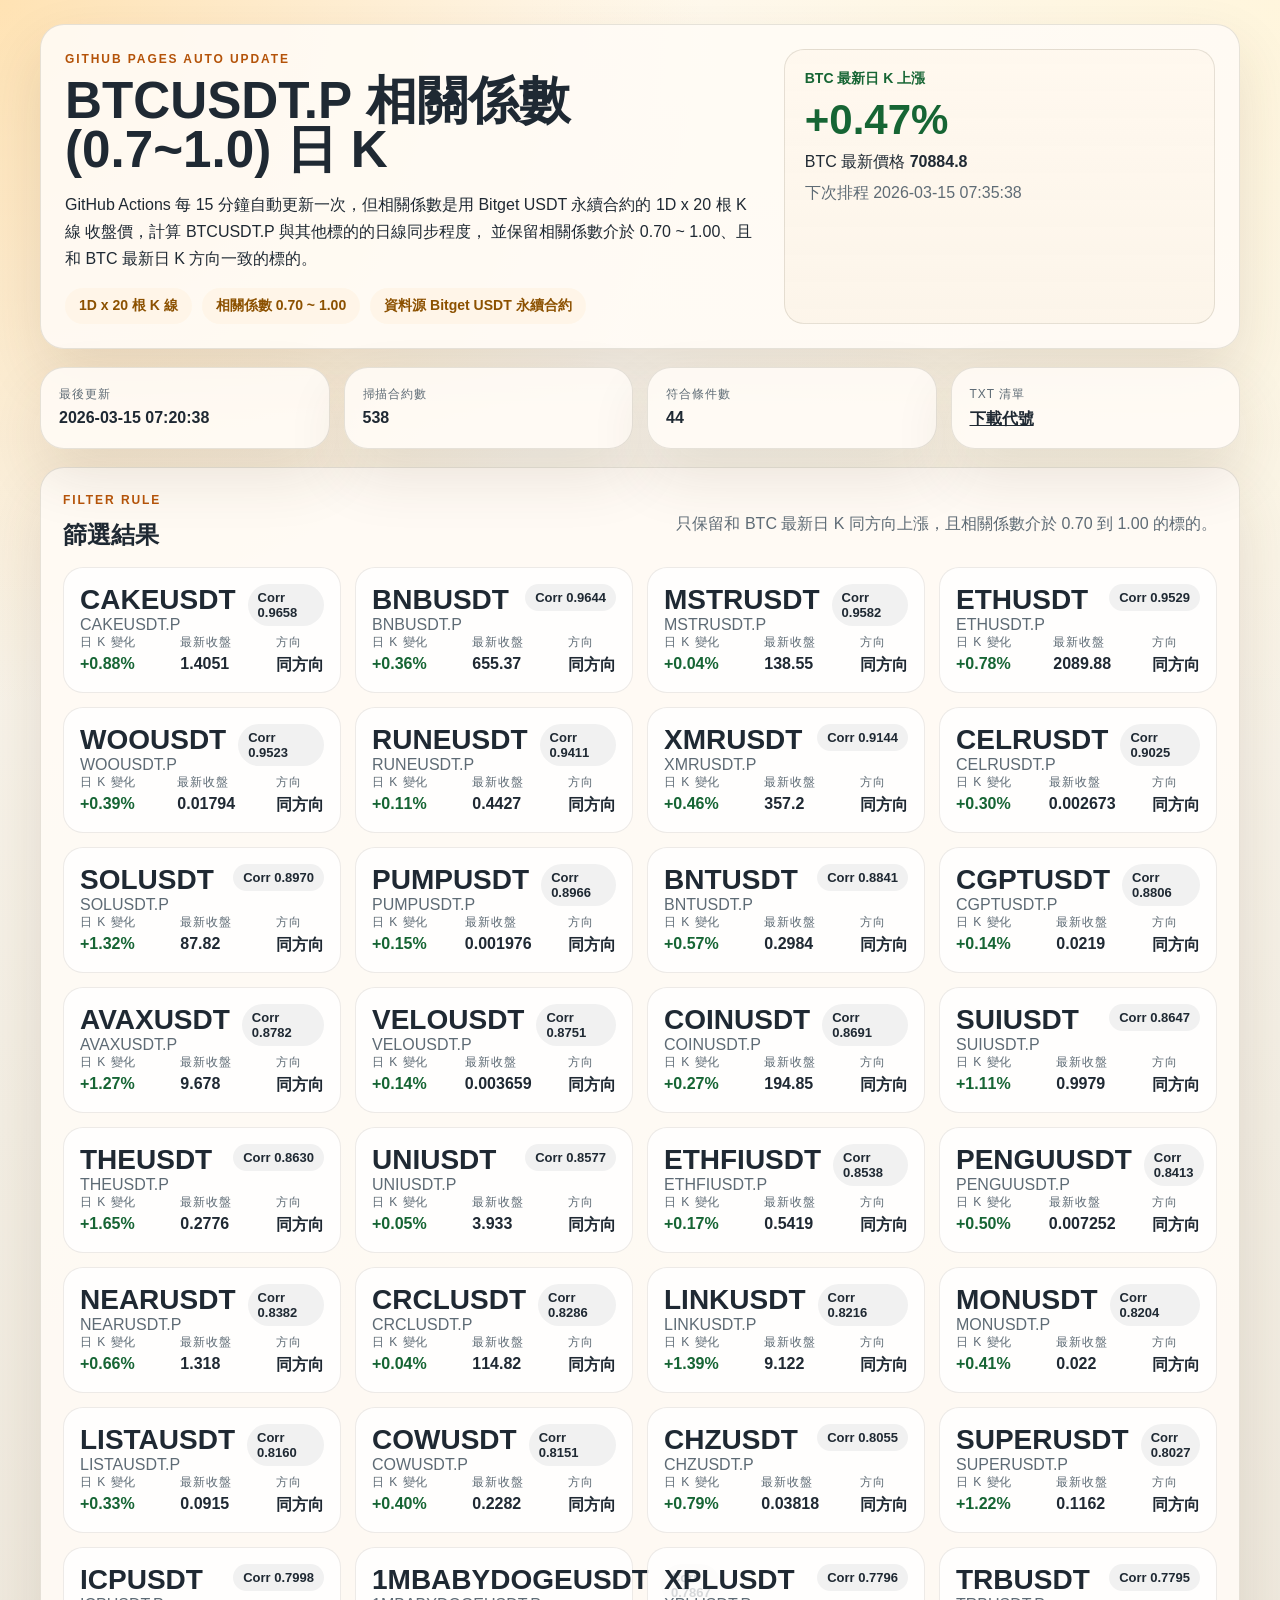
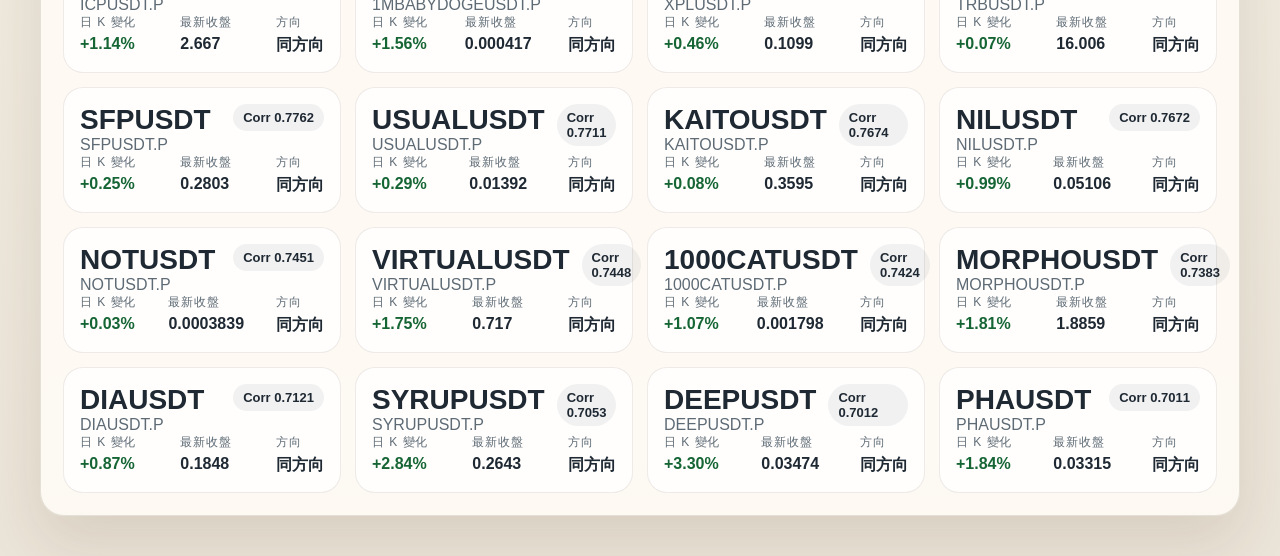
==== docs/index.html @ ea3a8c9d "Update BTC correlation dashboard" ====
<!DOCTYPE html>
<html lang="zh-Hant">
<head>
  <meta charset="utf-8">
  <meta name="viewport" content="width=device-width, initial-scale=1">
  <title>BTCUSDT.P 相關係數 (0.7~1.0) 日 K</title>
  <style>
    :root {
      --bg: #f4f1ea;
      --panel: rgba(255, 251, 245, 0.9);
      --ink: #1f2933;
      --muted: #5e6b75;
      --line: rgba(55, 40, 18, 0.12);
      --accent: #b45309;
      --positive: #166534;
      --negative: #b42318;
      --shadow: 0 26px 60px rgba(72, 48, 21, 0.12);
    }
    * { box-sizing: border-box; }
    body {
      margin: 0;
      color: var(--ink);
      font-family: "Segoe UI", "Microsoft JhengHei", sans-serif;
      background:
        radial-gradient(circle at top left, rgba(255, 205, 124, 0.52), transparent 28%),
        radial-gradient(circle at top right, rgba(255, 244, 213, 0.72), transparent 30%),
        linear-gradient(180deg, #fffaf1 0%, #f3eee3 52%, #ebe4d8 100%);
    }
    .shell { width: min(1200px, calc(100% - 24px)); margin: 0 auto; padding: 24px 0 40px; }
    .hero, .strip > div, .panel {
      background: var(--panel);
      border: 1px solid var(--line);
      border-radius: 24px;
      box-shadow: var(--shadow);
    }
    .hero {
      display: grid;
      grid-template-columns: 1.3fr .8fr;
      gap: 18px;
      padding: 24px;
      margin-bottom: 18px;
    }
    .eyebrow {
      margin: 0 0 8px;
      color: var(--accent);
      font-size: 12px;
      font-weight: 800;
      letter-spacing: .16em;
      text-transform: uppercase;
    }
    h1 { margin: 0; font-size: clamp(32px, 4vw, 54px); line-height: .95; }
    p { line-height: 1.7; }
    .chips { display: flex; flex-wrap: wrap; gap: 10px; margin-top: 16px; }
    .chip {
      padding: 9px 14px;
      border-radius: 999px;
      background: rgba(255, 245, 231, 0.9);
      color: #8c5100;
      font-size: 14px;
      font-weight: 700;
    }
    .spotlight {
      padding: 20px;
      border-radius: 20px;
      border: 1px solid var(--line);
      background: linear-gradient(180deg, rgba(255,248,238,.96), rgba(252,244,232,.92));
    }
    .spotlight .dir { font-size: 14px; font-weight: 800; }
    .spotlight .price { font-size: 42px; font-weight: 800; margin: 8px 0; }
    .trend-up { color: var(--positive); }
    .trend-down { color: var(--negative); }
    .trend-flat { color: #475467; }
    .strip {
      display: grid;
      grid-template-columns: repeat(4, minmax(0, 1fr));
      gap: 14px;
      margin-bottom: 18px;
    }
    .strip > div { padding: 18px; }
    .strip .label {
      display: block;
      margin-bottom: 6px;
      color: var(--muted);
      font-size: 12px;
      letter-spacing: .08em;
      text-transform: uppercase;
    }
    .panel { padding: 22px; }
    .panel-head {
      display: flex;
      justify-content: space-between;
      gap: 16px;
      align-items: flex-end;
      margin-bottom: 16px;
    }
    .summary { color: var(--muted); margin-bottom: 16px; }
    .grid {
      display: grid;
      grid-template-columns: repeat(auto-fill, minmax(240px, 1fr));
      gap: 14px;
    }
    .result-card {
      background: rgba(255,255,255,.82);
      border: 1px solid rgba(55, 40, 18, 0.09);
      border-radius: 20px;
      padding: 16px;
    }
    .result-top, .metrics {
      display: flex;
      justify-content: space-between;
      gap: 12px;
      align-items: flex-start;
    }
    .result-top h3 { margin: 0; font-size: 28px; }
    .sub, .label { color: var(--muted); }
    .corr {
      background: rgba(31,41,51,.06);
      padding: 6px 10px;
      border-radius: 999px;
      font-size: 13px;
      font-weight: 800;
    }
    .metric {
      display: grid;
      gap: 4px;
    }
    .label {
      font-size: 12px;
      letter-spacing: .08em;
      text-transform: uppercase;
    }
    .empty-state {
      padding: 18px;
      border: 1px dashed rgba(180, 83, 9, 0.28);
      border-radius: 18px;
      color: var(--muted);
    }
    a.download {
      color: inherit;
      font-weight: 700;
    }
    @media (max-width: 900px) {
      .hero, .strip { grid-template-columns: 1fr; }
      .panel-head, .result-top, .metrics { flex-direction: column; align-items: flex-start; }
    }
  </style>
</head>
<body>
  <div class="shell">
    <section class="hero">
      <div>
        <p class="eyebrow">GitHub Pages Auto Update</p>
        <h1>BTCUSDT.P 相關係數 (0.7~1.0) 日 K</h1>
        <p>
          GitHub Actions 每 15 分鐘自動更新一次，但相關係數是用 Bitget USDT 永續合約的
          1D x 20 根 K 線 收盤價，計算 BTCUSDT.P 與其他標的的日線同步程度，
          並保留相關係數介於 0.70 ~ 1.00、且和 BTC 最新日 K 方向一致的標的。
        </p>
        <div class="chips">
          <span class="chip">1D x 20 根 K 線</span>
          <span class="chip">相關係數 0.70 ~ 1.00</span>
          <span class="chip">資料源 Bitget USDT 永續合約</span>
        </div>
      </div>
      <div class="spotlight">
        <div class="dir trend-up">BTC 最新日 K 上漲</div>
        <div class="price trend-up">+0.47%</div>
        <div>BTC 最新價格 <strong>70884.8</strong></div>
        <div style="margin-top: 10px; color: var(--muted);">下次排程 2026-03-15 07:35:38</div>
      </div>
    </section>

    <section class="strip">
      <div><span class="label">最後更新</span><strong>2026-03-15 07:20:38</strong></div>
      <div><span class="label">掃描合約數</span><strong>538</strong></div>
      <div><span class="label">符合條件數</span><strong>44</strong></div>
      <div><span class="label">TXT 清單</span><a class="download" href="hot_symbols.txt">下載代號</a></div>
    </section>

    <section class="panel">
      <div class="panel-head">
        <div>
          <p class="eyebrow">Filter Rule</p>
          <h2 style="margin:0;">篩選結果</h2>
        </div>
        <div class="summary">只保留和 BTC 最新日 K 同方向上漲，且相關係數介於 0.70 到 1.00 的標的。</div>
      </div>
      <div class="grid">
        
            <article class="result-card">
              <div class="result-top">
                <div>
                  <h3>CAKEUSDT</h3>
                  <div class="sub">CAKEUSDT.P</div>
                </div>
                <span class="corr">Corr 0.9658</span>
              </div>
              <div class="metrics">
                <div class="metric">
                  <span class="label">日 K 變化</span>
                  <strong class="trend-up">+0.88%</strong>
                </div>
                <div class="metric">
                  <span class="label">最新收盤</span>
                  <strong>1.4051</strong>
                </div>
                <div class="metric">
                  <span class="label">方向</span>
                  <strong>同方向</strong>
                </div>
              </div>
            </article>
            

            <article class="result-card">
              <div class="result-top">
                <div>
                  <h3>BNBUSDT</h3>
                  <div class="sub">BNBUSDT.P</div>
                </div>
                <span class="corr">Corr 0.9644</span>
              </div>
              <div class="metrics">
                <div class="metric">
                  <span class="label">日 K 變化</span>
                  <strong class="trend-up">+0.36%</strong>
                </div>
                <div class="metric">
                  <span class="label">最新收盤</span>
                  <strong>655.37</strong>
                </div>
                <div class="metric">
                  <span class="label">方向</span>
                  <strong>同方向</strong>
                </div>
              </div>
            </article>
            

            <article class="result-card">
              <div class="result-top">
                <div>
                  <h3>MSTRUSDT</h3>
                  <div class="sub">MSTRUSDT.P</div>
                </div>
                <span class="corr">Corr 0.9582</span>
              </div>
              <div class="metrics">
                <div class="metric">
                  <span class="label">日 K 變化</span>
                  <strong class="trend-up">+0.04%</strong>
                </div>
                <div class="metric">
                  <span class="label">最新收盤</span>
                  <strong>138.55</strong>
                </div>
                <div class="metric">
                  <span class="label">方向</span>
                  <strong>同方向</strong>
                </div>
              </div>
            </article>
            

            <article class="result-card">
              <div class="result-top">
                <div>
                  <h3>ETHUSDT</h3>
                  <div class="sub">ETHUSDT.P</div>
                </div>
                <span class="corr">Corr 0.9529</span>
              </div>
              <div class="metrics">
                <div class="metric">
                  <span class="label">日 K 變化</span>
                  <strong class="trend-up">+0.78%</strong>
                </div>
                <div class="metric">
                  <span class="label">最新收盤</span>
                  <strong>2089.88</strong>
                </div>
                <div class="metric">
                  <span class="label">方向</span>
                  <strong>同方向</strong>
                </div>
              </div>
            </article>
            

            <article class="result-card">
              <div class="result-top">
                <div>
                  <h3>WOOUSDT</h3>
                  <div class="sub">WOOUSDT.P</div>
                </div>
                <span class="corr">Corr 0.9523</span>
              </div>
              <div class="metrics">
                <div class="metric">
                  <span class="label">日 K 變化</span>
                  <strong class="trend-up">+0.39%</strong>
                </div>
                <div class="metric">
                  <span class="label">最新收盤</span>
                  <strong>0.01794</strong>
                </div>
                <div class="metric">
                  <span class="label">方向</span>
                  <strong>同方向</strong>
                </div>
              </div>
            </article>
            

            <article class="result-card">
              <div class="result-top">
                <div>
                  <h3>RUNEUSDT</h3>
                  <div class="sub">RUNEUSDT.P</div>
                </div>
                <span class="corr">Corr 0.9411</span>
              </div>
              <div class="metrics">
                <div class="metric">
                  <span class="label">日 K 變化</span>
                  <strong class="trend-up">+0.11%</strong>
                </div>
                <div class="metric">
                  <span class="label">最新收盤</span>
                  <strong>0.4427</strong>
                </div>
                <div class="metric">
                  <span class="label">方向</span>
                  <strong>同方向</strong>
                </div>
              </div>
            </article>
            

            <article class="result-card">
              <div class="result-top">
                <div>
                  <h3>XMRUSDT</h3>
                  <div class="sub">XMRUSDT.P</div>
                </div>
                <span class="corr">Corr 0.9144</span>
              </div>
              <div class="metrics">
                <div class="metric">
                  <span class="label">日 K 變化</span>
                  <strong class="trend-up">+0.46%</strong>
                </div>
                <div class="metric">
                  <span class="label">最新收盤</span>
                  <strong>357.2</strong>
                </div>
                <div class="metric">
                  <span class="label">方向</span>
                  <strong>同方向</strong>
                </div>
              </div>
            </article>
            

            <article class="result-card">
              <div class="result-top">
                <div>
                  <h3>CELRUSDT</h3>
                  <div class="sub">CELRUSDT.P</div>
                </div>
                <span class="corr">Corr 0.9025</span>
              </div>
              <div class="metrics">
                <div class="metric">
                  <span class="label">日 K 變化</span>
                  <strong class="trend-up">+0.30%</strong>
                </div>
                <div class="metric">
                  <span class="label">最新收盤</span>
                  <strong>0.002673</strong>
                </div>
                <div class="metric">
                  <span class="label">方向</span>
                  <strong>同方向</strong>
                </div>
              </div>
            </article>
            

            <article class="result-card">
              <div class="result-top">
                <div>
                  <h3>SOLUSDT</h3>
                  <div class="sub">SOLUSDT.P</div>
                </div>
                <span class="corr">Corr 0.8970</span>
              </div>
              <div class="metrics">
                <div class="metric">
                  <span class="label">日 K 變化</span>
                  <strong class="trend-up">+1.32%</strong>
                </div>
                <div class="metric">
                  <span class="label">最新收盤</span>
                  <strong>87.82</strong>
                </div>
                <div class="metric">
                  <span class="label">方向</span>
                  <strong>同方向</strong>
                </div>
              </div>
            </article>
            

            <article class="result-card">
              <div class="result-top">
                <div>
                  <h3>PUMPUSDT</h3>
                  <div class="sub">PUMPUSDT.P</div>
                </div>
                <span class="corr">Corr 0.8966</span>
              </div>
              <div class="metrics">
                <div class="metric">
                  <span class="label">日 K 變化</span>
                  <strong class="trend-up">+0.15%</strong>
                </div>
                <div class="metric">
                  <span class="label">最新收盤</span>
                  <strong>0.001976</strong>
                </div>
                <div class="metric">
                  <span class="label">方向</span>
                  <strong>同方向</strong>
                </div>
              </div>
            </article>
            

            <article class="result-card">
              <div class="result-top">
                <div>
                  <h3>BNTUSDT</h3>
                  <div class="sub">BNTUSDT.P</div>
                </div>
                <span class="corr">Corr 0.8841</span>
              </div>
              <div class="metrics">
                <div class="metric">
                  <span class="label">日 K 變化</span>
                  <strong class="trend-up">+0.57%</strong>
                </div>
                <div class="metric">
                  <span class="label">最新收盤</span>
                  <strong>0.2984</strong>
                </div>
                <div class="metric">
                  <span class="label">方向</span>
                  <strong>同方向</strong>
                </div>
              </div>
            </article>
            

            <article class="result-card">
              <div class="result-top">
                <div>
                  <h3>CGPTUSDT</h3>
                  <div class="sub">CGPTUSDT.P</div>
                </div>
                <span class="corr">Corr 0.8806</span>
              </div>
              <div class="metrics">
                <div class="metric">
                  <span class="label">日 K 變化</span>
                  <strong class="trend-up">+0.14%</strong>
                </div>
                <div class="metric">
                  <span class="label">最新收盤</span>
                  <strong>0.0219</strong>
                </div>
                <div class="metric">
                  <span class="label">方向</span>
                  <strong>同方向</strong>
                </div>
              </div>
            </article>
            

            <article class="result-card">
              <div class="result-top">
                <div>
                  <h3>AVAXUSDT</h3>
                  <div class="sub">AVAXUSDT.P</div>
                </div>
                <span class="corr">Corr 0.8782</span>
              </div>
              <div class="metrics">
                <div class="metric">
                  <span class="label">日 K 變化</span>
                  <strong class="trend-up">+1.27%</strong>
                </div>
                <div class="metric">
                  <span class="label">最新收盤</span>
                  <strong>9.678</strong>
                </div>
                <div class="metric">
                  <span class="label">方向</span>
                  <strong>同方向</strong>
                </div>
              </div>
            </article>
            

            <article class="result-card">
              <div class="result-top">
                <div>
                  <h3>VELOUSDT</h3>
                  <div class="sub">VELOUSDT.P</div>
                </div>
                <span class="corr">Corr 0.8751</span>
              </div>
              <div class="metrics">
                <div class="metric">
                  <span class="label">日 K 變化</span>
                  <strong class="trend-up">+0.14%</strong>
                </div>
                <div class="metric">
                  <span class="label">最新收盤</span>
                  <strong>0.003659</strong>
                </div>
                <div class="metric">
                  <span class="label">方向</span>
                  <strong>同方向</strong>
                </div>
              </div>
            </article>
            

            <article class="result-card">
              <div class="result-top">
                <div>
                  <h3>COINUSDT</h3>
                  <div class="sub">COINUSDT.P</div>
                </div>
                <span class="corr">Corr 0.8691</span>
              </div>
              <div class="metrics">
                <div class="metric">
                  <span class="label">日 K 變化</span>
                  <strong class="trend-up">+0.27%</strong>
                </div>
                <div class="metric">
                  <span class="label">最新收盤</span>
                  <strong>194.85</strong>
                </div>
                <div class="metric">
                  <span class="label">方向</span>
                  <strong>同方向</strong>
                </div>
              </div>
            </article>
            

            <article class="result-card">
              <div class="result-top">
                <div>
                  <h3>SUIUSDT</h3>
                  <div class="sub">SUIUSDT.P</div>
                </div>
                <span class="corr">Corr 0.8647</span>
              </div>
              <div class="metrics">
                <div class="metric">
                  <span class="label">日 K 變化</span>
                  <strong class="trend-up">+1.11%</strong>
                </div>
                <div class="metric">
                  <span class="label">最新收盤</span>
                  <strong>0.9979</strong>
                </div>
                <div class="metric">
                  <span class="label">方向</span>
                  <strong>同方向</strong>
                </div>
              </div>
            </article>
            

            <article class="result-card">
              <div class="result-top">
                <div>
                  <h3>THEUSDT</h3>
                  <div class="sub">THEUSDT.P</div>
                </div>
                <span class="corr">Corr 0.8630</span>
              </div>
              <div class="metrics">
                <div class="metric">
                  <span class="label">日 K 變化</span>
                  <strong class="trend-up">+1.65%</strong>
                </div>
                <div class="metric">
                  <span class="label">最新收盤</span>
                  <strong>0.2776</strong>
                </div>
                <div class="metric">
                  <span class="label">方向</span>
                  <strong>同方向</strong>
                </div>
              </div>
            </article>
            

            <article class="result-card">
              <div class="result-top">
                <div>
                  <h3>UNIUSDT</h3>
                  <div class="sub">UNIUSDT.P</div>
                </div>
                <span class="corr">Corr 0.8577</span>
              </div>
              <div class="metrics">
                <div class="metric">
                  <span class="label">日 K 變化</span>
                  <strong class="trend-up">+0.05%</strong>
                </div>
                <div class="metric">
                  <span class="label">最新收盤</span>
                  <strong>3.933</strong>
                </div>
                <div class="metric">
                  <span class="label">方向</span>
                  <strong>同方向</strong>
                </div>
              </div>
            </article>
            

            <article class="result-card">
              <div class="result-top">
                <div>
                  <h3>ETHFIUSDT</h3>
                  <div class="sub">ETHFIUSDT.P</div>
                </div>
                <span class="corr">Corr 0.8538</span>
              </div>
              <div class="metrics">
                <div class="metric">
                  <span class="label">日 K 變化</span>
                  <strong class="trend-up">+0.17%</strong>
                </div>
                <div class="metric">
                  <span class="label">最新收盤</span>
                  <strong>0.5419</strong>
                </div>
                <div class="metric">
                  <span class="label">方向</span>
                  <strong>同方向</strong>
                </div>
              </div>
            </article>
            

            <article class="result-card">
              <div class="result-top">
                <div>
                  <h3>PENGUUSDT</h3>
                  <div class="sub">PENGUUSDT.P</div>
                </div>
                <span class="corr">Corr 0.8413</span>
              </div>
              <div class="metrics">
                <div class="metric">
                  <span class="label">日 K 變化</span>
                  <strong class="trend-up">+0.50%</strong>
                </div>
                <div class="metric">
                  <span class="label">最新收盤</span>
                  <strong>0.007252</strong>
                </div>
                <div class="metric">
                  <span class="label">方向</span>
                  <strong>同方向</strong>
                </div>
              </div>
            </article>
            

            <article class="result-card">
              <div class="result-top">
                <div>
                  <h3>NEARUSDT</h3>
                  <div class="sub">NEARUSDT.P</div>
                </div>
                <span class="corr">Corr 0.8382</span>
              </div>
              <div class="metrics">
                <div class="metric">
                  <span class="label">日 K 變化</span>
                  <strong class="trend-up">+0.66%</strong>
                </div>
                <div class="metric">
                  <span class="label">最新收盤</span>
                  <strong>1.318</strong>
                </div>
                <div class="metric">
                  <span class="label">方向</span>
                  <strong>同方向</strong>
                </div>
              </div>
            </article>
            

            <article class="result-card">
              <div class="result-top">
                <div>
                  <h3>CRCLUSDT</h3>
                  <div class="sub">CRCLUSDT.P</div>
                </div>
                <span class="corr">Corr 0.8286</span>
              </div>
              <div class="metrics">
                <div class="metric">
                  <span class="label">日 K 變化</span>
                  <strong class="trend-up">+0.04%</strong>
                </div>
                <div class="metric">
                  <span class="label">最新收盤</span>
                  <strong>114.82</strong>
                </div>
                <div class="metric">
                  <span class="label">方向</span>
                  <strong>同方向</strong>
                </div>
              </div>
            </article>
            

            <article class="result-card">
              <div class="result-top">
                <div>
                  <h3>LINKUSDT</h3>
                  <div class="sub">LINKUSDT.P</div>
                </div>
                <span class="corr">Corr 0.8216</span>
              </div>
              <div class="metrics">
                <div class="metric">
                  <span class="label">日 K 變化</span>
                  <strong class="trend-up">+1.39%</strong>
                </div>
                <div class="metric">
                  <span class="label">最新收盤</span>
                  <strong>9.122</strong>
                </div>
                <div class="metric">
                  <span class="label">方向</span>
                  <strong>同方向</strong>
                </div>
              </div>
            </article>
            

            <article class="result-card">
              <div class="result-top">
                <div>
                  <h3>MONUSDT</h3>
                  <div class="sub">MONUSDT.P</div>
                </div>
                <span class="corr">Corr 0.8204</span>
              </div>
              <div class="metrics">
                <div class="metric">
                  <span class="label">日 K 變化</span>
                  <strong class="trend-up">+0.41%</strong>
                </div>
                <div class="metric">
                  <span class="label">最新收盤</span>
                  <strong>0.022</strong>
                </div>
                <div class="metric">
                  <span class="label">方向</span>
                  <strong>同方向</strong>
                </div>
              </div>
            </article>
            

            <article class="result-card">
              <div class="result-top">
                <div>
                  <h3>LISTAUSDT</h3>
                  <div class="sub">LISTAUSDT.P</div>
                </div>
                <span class="corr">Corr 0.8160</span>
              </div>
              <div class="metrics">
                <div class="metric">
                  <span class="label">日 K 變化</span>
                  <strong class="trend-up">+0.33%</strong>
                </div>
                <div class="metric">
                  <span class="label">最新收盤</span>
                  <strong>0.0915</strong>
                </div>
                <div class="metric">
                  <span class="label">方向</span>
                  <strong>同方向</strong>
                </div>
              </div>
            </article>
            

            <article class="result-card">
              <div class="result-top">
                <div>
                  <h3>COWUSDT</h3>
                  <div class="sub">COWUSDT.P</div>
                </div>
                <span class="corr">Corr 0.8151</span>
              </div>
              <div class="metrics">
                <div class="metric">
                  <span class="label">日 K 變化</span>
                  <strong class="trend-up">+0.40%</strong>
                </div>
                <div class="metric">
                  <span class="label">最新收盤</span>
                  <strong>0.2282</strong>
                </div>
                <div class="metric">
                  <span class="label">方向</span>
                  <strong>同方向</strong>
                </div>
              </div>
            </article>
            

            <article class="result-card">
              <div class="result-top">
                <div>
                  <h3>CHZUSDT</h3>
                  <div class="sub">CHZUSDT.P</div>
                </div>
                <span class="corr">Corr 0.8055</span>
              </div>
              <div class="metrics">
                <div class="metric">
                  <span class="label">日 K 變化</span>
                  <strong class="trend-up">+0.79%</strong>
                </div>
                <div class="metric">
                  <span class="label">最新收盤</span>
                  <strong>0.03818</strong>
                </div>
                <div class="metric">
                  <span class="label">方向</span>
                  <strong>同方向</strong>
                </div>
              </div>
            </article>
            

            <article class="result-card">
              <div class="result-top">
                <div>
                  <h3>SUPERUSDT</h3>
                  <div class="sub">SUPERUSDT.P</div>
                </div>
                <span class="corr">Corr 0.8027</span>
              </div>
              <div class="metrics">
                <div class="metric">
                  <span class="label">日 K 變化</span>
                  <strong class="trend-up">+1.22%</strong>
                </div>
                <div class="metric">
                  <span class="label">最新收盤</span>
                  <strong>0.1162</strong>
                </div>
                <div class="metric">
                  <span class="label">方向</span>
                  <strong>同方向</strong>
                </div>
              </div>
            </article>
            

            <article class="result-card">
              <div class="result-top">
                <div>
                  <h3>ICPUSDT</h3>
                  <div class="sub">ICPUSDT.P</div>
                </div>
                <span class="corr">Corr 0.7998</span>
              </div>
              <div class="metrics">
                <div class="metric">
                  <span class="label">日 K 變化</span>
                  <strong class="trend-up">+1.14%</strong>
                </div>
                <div class="metric">
                  <span class="label">最新收盤</span>
                  <strong>2.667</strong>
                </div>
                <div class="metric">
                  <span class="label">方向</span>
                  <strong>同方向</strong>
                </div>
              </div>
            </article>
            

            <article class="result-card">
              <div class="result-top">
                <div>
                  <h3>1MBABYDOGEUSDT</h3>
                  <div class="sub">1MBABYDOGEUSDT.P</div>
                </div>
                <span class="corr">Corr 0.7867</span>
              </div>
              <div class="metrics">
                <div class="metric">
                  <span class="label">日 K 變化</span>
                  <strong class="trend-up">+1.56%</strong>
                </div>
                <div class="metric">
                  <span class="label">最新收盤</span>
                  <strong>0.000417</strong>
                </div>
                <div class="metric">
                  <span class="label">方向</span>
                  <strong>同方向</strong>
                </div>
              </div>
            </article>
            

            <article class="result-card">
              <div class="result-top">
                <div>
                  <h3>XPLUSDT</h3>
                  <div class="sub">XPLUSDT.P</div>
                </div>
                <span class="corr">Corr 0.7796</span>
              </div>
              <div class="metrics">
                <div class="metric">
                  <span class="label">日 K 變化</span>
                  <strong class="trend-up">+0.46%</strong>
                </div>
                <div class="metric">
                  <span class="label">最新收盤</span>
                  <strong>0.1099</strong>
                </div>
                <div class="metric">
                  <span class="label">方向</span>
                  <strong>同方向</strong>
                </div>
              </div>
            </article>
            

            <article class="result-card">
              <div class="result-top">
                <div>
                  <h3>TRBUSDT</h3>
                  <div class="sub">TRBUSDT.P</div>
                </div>
                <span class="corr">Corr 0.7795</span>
              </div>
              <div class="metrics">
                <div class="metric">
                  <span class="label">日 K 變化</span>
                  <strong class="trend-up">+0.07%</strong>
                </div>
                <div class="metric">
                  <span class="label">最新收盤</span>
                  <strong>16.006</strong>
                </div>
                <div class="metric">
                  <span class="label">方向</span>
                  <strong>同方向</strong>
                </div>
              </div>
            </article>
            

            <article class="result-card">
              <div class="result-top">
                <div>
                  <h3>SFPUSDT</h3>
                  <div class="sub">SFPUSDT.P</div>
                </div>
                <span class="corr">Corr 0.7762</span>
              </div>
              <div class="metrics">
                <div class="metric">
                  <span class="label">日 K 變化</span>
                  <strong class="trend-up">+0.25%</strong>
                </div>
                <div class="metric">
                  <span class="label">最新收盤</span>
                  <strong>0.2803</strong>
                </div>
                <div class="metric">
                  <span class="label">方向</span>
                  <strong>同方向</strong>
                </div>
              </div>
            </article>
            

            <article class="result-card">
              <div class="result-top">
                <div>
                  <h3>USUALUSDT</h3>
                  <div class="sub">USUALUSDT.P</div>
                </div>
                <span class="corr">Corr 0.7711</span>
              </div>
              <div class="metrics">
                <div class="metric">
                  <span class="label">日 K 變化</span>
                  <strong class="trend-up">+0.29%</strong>
                </div>
                <div class="metric">
                  <span class="label">最新收盤</span>
                  <strong>0.01392</strong>
                </div>
                <div class="metric">
                  <span class="label">方向</span>
                  <strong>同方向</strong>
                </div>
              </div>
            </article>
            

            <article class="result-card">
              <div class="result-top">
                <div>
                  <h3>KAITOUSDT</h3>
                  <div class="sub">KAITOUSDT.P</div>
                </div>
                <span class="corr">Corr 0.7674</span>
              </div>
              <div class="metrics">
                <div class="metric">
                  <span class="label">日 K 變化</span>
                  <strong class="trend-up">+0.08%</strong>
                </div>
                <div class="metric">
                  <span class="label">最新收盤</span>
                  <strong>0.3595</strong>
                </div>
                <div class="metric">
                  <span class="label">方向</span>
                  <strong>同方向</strong>
                </div>
              </div>
            </article>
            

            <article class="result-card">
              <div class="result-top">
                <div>
                  <h3>NILUSDT</h3>
                  <div class="sub">NILUSDT.P</div>
                </div>
                <span class="corr">Corr 0.7672</span>
              </div>
              <div class="metrics">
                <div class="metric">
                  <span class="label">日 K 變化</span>
                  <strong class="trend-up">+0.99%</strong>
                </div>
                <div class="metric">
                  <span class="label">最新收盤</span>
                  <strong>0.05106</strong>
                </div>
                <div class="metric">
                  <span class="label">方向</span>
                  <strong>同方向</strong>
                </div>
              </div>
            </article>
            

            <article class="result-card">
              <div class="result-top">
                <div>
                  <h3>NOTUSDT</h3>
                  <div class="sub">NOTUSDT.P</div>
                </div>
                <span class="corr">Corr 0.7451</span>
              </div>
              <div class="metrics">
                <div class="metric">
                  <span class="label">日 K 變化</span>
                  <strong class="trend-up">+0.03%</strong>
                </div>
                <div class="metric">
                  <span class="label">最新收盤</span>
                  <strong>0.0003839</strong>
                </div>
                <div class="metric">
                  <span class="label">方向</span>
                  <strong>同方向</strong>
                </div>
              </div>
            </article>
            

            <article class="result-card">
              <div class="result-top">
                <div>
                  <h3>VIRTUALUSDT</h3>
                  <div class="sub">VIRTUALUSDT.P</div>
                </div>
                <span class="corr">Corr 0.7448</span>
              </div>
              <div class="metrics">
                <div class="metric">
                  <span class="label">日 K 變化</span>
                  <strong class="trend-up">+1.75%</strong>
                </div>
                <div class="metric">
                  <span class="label">最新收盤</span>
                  <strong>0.717</strong>
                </div>
                <div class="metric">
                  <span class="label">方向</span>
                  <strong>同方向</strong>
                </div>
              </div>
            </article>
            

            <article class="result-card">
              <div class="result-top">
                <div>
                  <h3>1000CATUSDT</h3>
                  <div class="sub">1000CATUSDT.P</div>
                </div>
                <span class="corr">Corr 0.7424</span>
              </div>
              <div class="metrics">
                <div class="metric">
                  <span class="label">日 K 變化</span>
                  <strong class="trend-up">+1.07%</strong>
                </div>
                <div class="metric">
                  <span class="label">最新收盤</span>
                  <strong>0.001798</strong>
                </div>
                <div class="metric">
                  <span class="label">方向</span>
                  <strong>同方向</strong>
                </div>
              </div>
            </article>
            

            <article class="result-card">
              <div class="result-top">
                <div>
                  <h3>MORPHOUSDT</h3>
                  <div class="sub">MORPHOUSDT.P</div>
                </div>
                <span class="corr">Corr 0.7383</span>
              </div>
              <div class="metrics">
                <div class="metric">
                  <span class="label">日 K 變化</span>
                  <strong class="trend-up">+1.81%</strong>
                </div>
                <div class="metric">
                  <span class="label">最新收盤</span>
                  <strong>1.8859</strong>
                </div>
                <div class="metric">
                  <span class="label">方向</span>
                  <strong>同方向</strong>
                </div>
              </div>
            </article>
            

            <article class="result-card">
              <div class="result-top">
                <div>
                  <h3>DIAUSDT</h3>
                  <div class="sub">DIAUSDT.P</div>
                </div>
                <span class="corr">Corr 0.7121</span>
              </div>
              <div class="metrics">
                <div class="metric">
                  <span class="label">日 K 變化</span>
                  <strong class="trend-up">+0.87%</strong>
                </div>
                <div class="metric">
                  <span class="label">最新收盤</span>
                  <strong>0.1848</strong>
                </div>
                <div class="metric">
                  <span class="label">方向</span>
                  <strong>同方向</strong>
                </div>
              </div>
            </article>
            

            <article class="result-card">
              <div class="result-top">
                <div>
                  <h3>SYRUPUSDT</h3>
                  <div class="sub">SYRUPUSDT.P</div>
                </div>
                <span class="corr">Corr 0.7053</span>
              </div>
              <div class="metrics">
                <div class="metric">
                  <span class="label">日 K 變化</span>
                  <strong class="trend-up">+2.84%</strong>
                </div>
                <div class="metric">
                  <span class="label">最新收盤</span>
                  <strong>0.2643</strong>
                </div>
                <div class="metric">
                  <span class="label">方向</span>
                  <strong>同方向</strong>
                </div>
              </div>
            </article>
            

            <article class="result-card">
              <div class="result-top">
                <div>
                  <h3>DEEPUSDT</h3>
                  <div class="sub">DEEPUSDT.P</div>
                </div>
                <span class="corr">Corr 0.7012</span>
              </div>
              <div class="metrics">
                <div class="metric">
                  <span class="label">日 K 變化</span>
                  <strong class="trend-up">+3.30%</strong>
                </div>
                <div class="metric">
                  <span class="label">最新收盤</span>
                  <strong>0.03474</strong>
                </div>
                <div class="metric">
                  <span class="label">方向</span>
                  <strong>同方向</strong>
                </div>
              </div>
            </article>
            

            <article class="result-card">
              <div class="result-top">
                <div>
                  <h3>PHAUSDT</h3>
                  <div class="sub">PHAUSDT.P</div>
                </div>
                <span class="corr">Corr 0.7011</span>
              </div>
              <div class="metrics">
                <div class="metric">
                  <span class="label">日 K 變化</span>
                  <strong class="trend-up">+1.84%</strong>
                </div>
                <div class="metric">
                  <span class="label">最新收盤</span>
                  <strong>0.03315</strong>
                </div>
                <div class="metric">
                  <span class="label">方向</span>
                  <strong>同方向</strong>
                </div>
              </div>
            </article>
            
      </div>
    </section>
  </div>
</body>
</html>
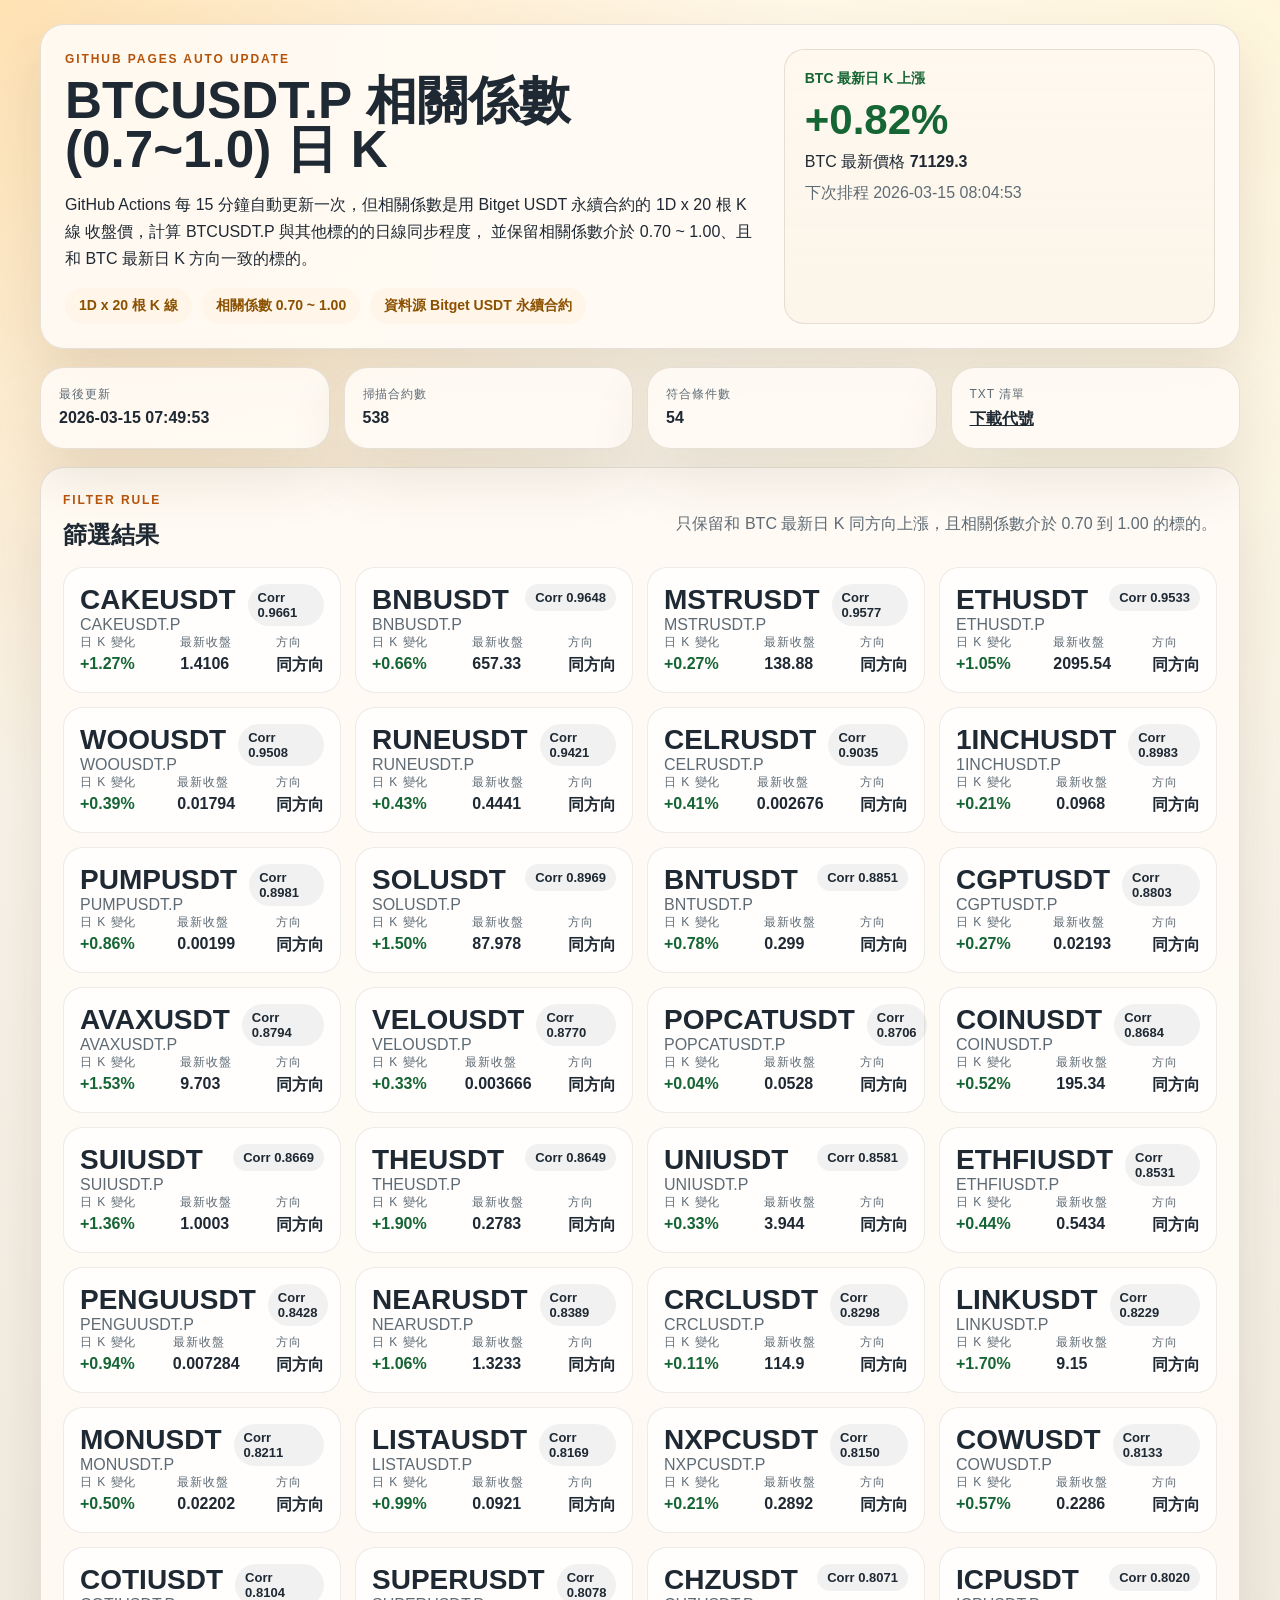
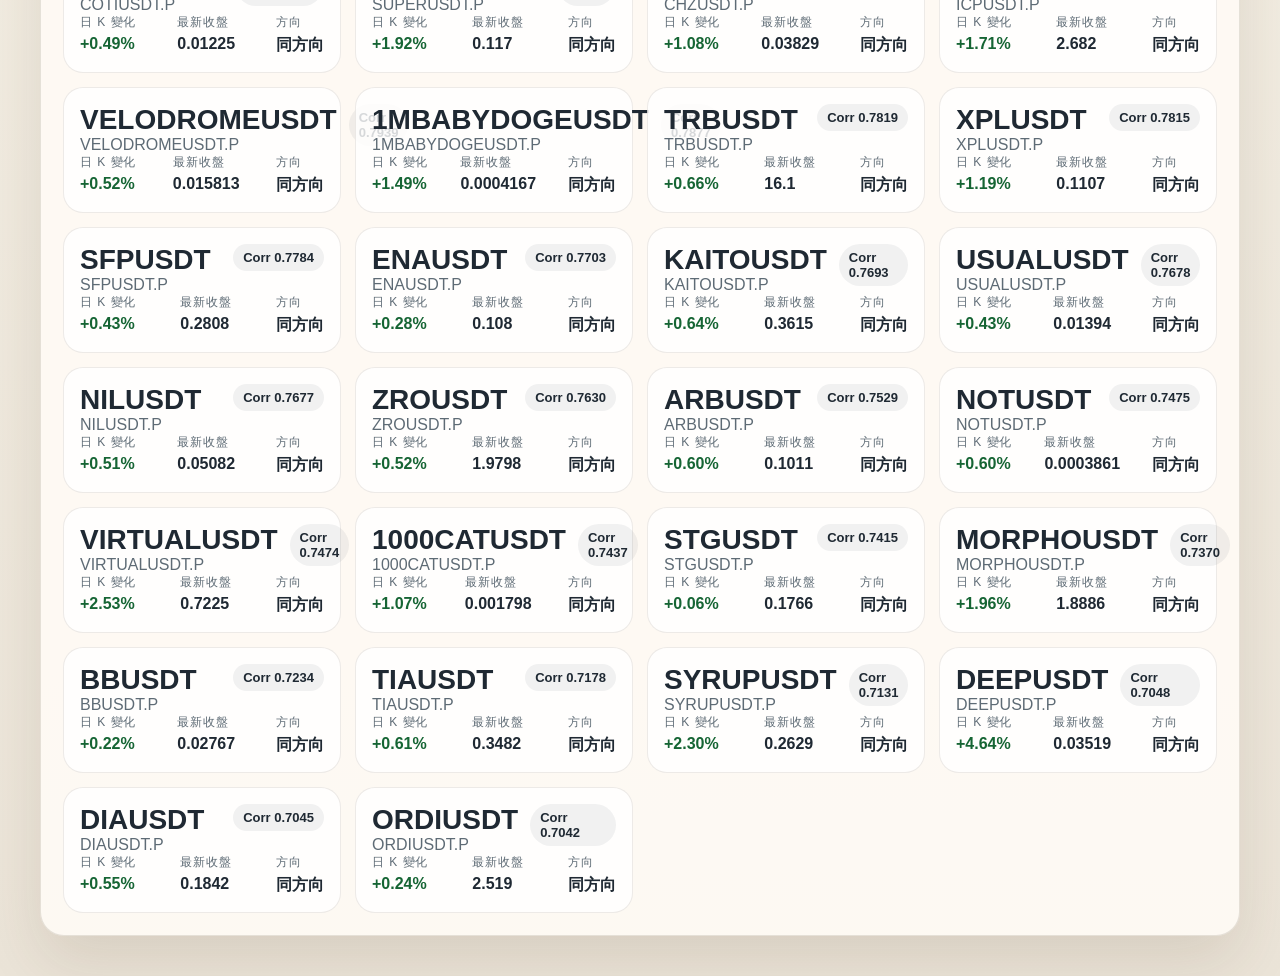
==== commit 37c4eaaf: "Update BTC correlation dashboard" ====
--- a/docs/index.html
+++ b/docs/index.html
@@ -164,16 +164,16 @@
       </div>
       <div class="spotlight">
         <div class="dir trend-up">BTC 最新日 K 上漲</div>
-        <div class="price trend-up">+0.47%</div>
-        <div>BTC 最新價格 <strong>70884.8</strong></div>
-        <div style="margin-top: 10px; color: var(--muted);">下次排程 2026-03-15 07:35:38</div>
+        <div class="price trend-up">+0.82%</div>
+        <div>BTC 最新價格 <strong>71129.3</strong></div>
+        <div style="margin-top: 10px; color: var(--muted);">下次排程 2026-03-15 08:04:53</div>
       </div>
     </section>
 
     <section class="strip">
-      <div><span class="label">最後更新</span><strong>2026-03-15 07:20:38</strong></div>
+      <div><span class="label">最後更新</span><strong>2026-03-15 07:49:53</strong></div>
       <div><span class="label">掃描合約數</span><strong>538</strong></div>
-      <div><span class="label">符合條件數</span><strong>44</strong></div>
+      <div><span class="label">符合條件數</span><strong>54</strong></div>
       <div><span class="label">TXT 清單</span><a class="download" href="hot_symbols.txt">下載代號</a></div>
     </section>
 
@@ -193,16 +193,16 @@
                   <h3>CAKEUSDT</h3>
                   <div class="sub">CAKEUSDT.P</div>
                 </div>
-                <span class="corr">Corr 0.9658</span>
-              </div>
-              <div class="metrics">
-                <div class="metric">
-                  <span class="label">日 K 變化</span>
-                  <strong class="trend-up">+0.88%</strong>
-                </div>
-                <div class="metric">
-                  <span class="label">最新收盤</span>
-                  <strong>1.4051</strong>
+                <span class="corr">Corr 0.9661</span>
+              </div>
+              <div class="metrics">
+                <div class="metric">
+                  <span class="label">日 K 變化</span>
+                  <strong class="trend-up">+1.27%</strong>
+                </div>
+                <div class="metric">
+                  <span class="label">最新收盤</span>
+                  <strong>1.4106</strong>
                 </div>
                 <div class="metric">
                   <span class="label">方向</span>
@@ -218,16 +218,16 @@
                   <h3>BNBUSDT</h3>
                   <div class="sub">BNBUSDT.P</div>
                 </div>
-                <span class="corr">Corr 0.9644</span>
-              </div>
-              <div class="metrics">
-                <div class="metric">
-                  <span class="label">日 K 變化</span>
-                  <strong class="trend-up">+0.36%</strong>
-                </div>
-                <div class="metric">
-                  <span class="label">最新收盤</span>
-                  <strong>655.37</strong>
+                <span class="corr">Corr 0.9648</span>
+              </div>
+              <div class="metrics">
+                <div class="metric">
+                  <span class="label">日 K 變化</span>
+                  <strong class="trend-up">+0.66%</strong>
+                </div>
+                <div class="metric">
+                  <span class="label">最新收盤</span>
+                  <strong>657.33</strong>
                 </div>
                 <div class="metric">
                   <span class="label">方向</span>
@@ -243,16 +243,16 @@
                   <h3>MSTRUSDT</h3>
                   <div class="sub">MSTRUSDT.P</div>
                 </div>
-                <span class="corr">Corr 0.9582</span>
-              </div>
-              <div class="metrics">
-                <div class="metric">
-                  <span class="label">日 K 變化</span>
-                  <strong class="trend-up">+0.04%</strong>
-                </div>
-                <div class="metric">
-                  <span class="label">最新收盤</span>
-                  <strong>138.55</strong>
+                <span class="corr">Corr 0.9577</span>
+              </div>
+              <div class="metrics">
+                <div class="metric">
+                  <span class="label">日 K 變化</span>
+                  <strong class="trend-up">+0.27%</strong>
+                </div>
+                <div class="metric">
+                  <span class="label">最新收盤</span>
+                  <strong>138.88</strong>
                 </div>
                 <div class="metric">
                   <span class="label">方向</span>
@@ -268,16 +268,16 @@
                   <h3>ETHUSDT</h3>
                   <div class="sub">ETHUSDT.P</div>
                 </div>
-                <span class="corr">Corr 0.9529</span>
-              </div>
-              <div class="metrics">
-                <div class="metric">
-                  <span class="label">日 K 變化</span>
-                  <strong class="trend-up">+0.78%</strong>
-                </div>
-                <div class="metric">
-                  <span class="label">最新收盤</span>
-                  <strong>2089.88</strong>
+                <span class="corr">Corr 0.9533</span>
+              </div>
+              <div class="metrics">
+                <div class="metric">
+                  <span class="label">日 K 變化</span>
+                  <strong class="trend-up">+1.05%</strong>
+                </div>
+                <div class="metric">
+                  <span class="label">最新收盤</span>
+                  <strong>2095.54</strong>
                 </div>
                 <div class="metric">
                   <span class="label">方向</span>
@@ -293,7 +293,7 @@
                   <h3>WOOUSDT</h3>
                   <div class="sub">WOOUSDT.P</div>
                 </div>
-                <span class="corr">Corr 0.9523</span>
+                <span class="corr">Corr 0.9508</span>
               </div>
               <div class="metrics">
                 <div class="metric">
@@ -318,41 +318,16 @@
                   <h3>RUNEUSDT</h3>
                   <div class="sub">RUNEUSDT.P</div>
                 </div>
-                <span class="corr">Corr 0.9411</span>
-              </div>
-              <div class="metrics">
-                <div class="metric">
-                  <span class="label">日 K 變化</span>
-                  <strong class="trend-up">+0.11%</strong>
-                </div>
-                <div class="metric">
-                  <span class="label">最新收盤</span>
-                  <strong>0.4427</strong>
-                </div>
-                <div class="metric">
-                  <span class="label">方向</span>
-                  <strong>同方向</strong>
-                </div>
-              </div>
-            </article>
-            
-
-            <article class="result-card">
-              <div class="result-top">
-                <div>
-                  <h3>XMRUSDT</h3>
-                  <div class="sub">XMRUSDT.P</div>
-                </div>
-                <span class="corr">Corr 0.9144</span>
-              </div>
-              <div class="metrics">
-                <div class="metric">
-                  <span class="label">日 K 變化</span>
-                  <strong class="trend-up">+0.46%</strong>
-                </div>
-                <div class="metric">
-                  <span class="label">最新收盤</span>
-                  <strong>357.2</strong>
+                <span class="corr">Corr 0.9421</span>
+              </div>
+              <div class="metrics">
+                <div class="metric">
+                  <span class="label">日 K 變化</span>
+                  <strong class="trend-up">+0.43%</strong>
+                </div>
+                <div class="metric">
+                  <span class="label">最新收盤</span>
+                  <strong>0.4441</strong>
                 </div>
                 <div class="metric">
                   <span class="label">方向</span>
@@ -368,16 +343,66 @@
                   <h3>CELRUSDT</h3>
                   <div class="sub">CELRUSDT.P</div>
                 </div>
-                <span class="corr">Corr 0.9025</span>
-              </div>
-              <div class="metrics">
-                <div class="metric">
-                  <span class="label">日 K 變化</span>
-                  <strong class="trend-up">+0.30%</strong>
-                </div>
-                <div class="metric">
-                  <span class="label">最新收盤</span>
-                  <strong>0.002673</strong>
+                <span class="corr">Corr 0.9035</span>
+              </div>
+              <div class="metrics">
+                <div class="metric">
+                  <span class="label">日 K 變化</span>
+                  <strong class="trend-up">+0.41%</strong>
+                </div>
+                <div class="metric">
+                  <span class="label">最新收盤</span>
+                  <strong>0.002676</strong>
+                </div>
+                <div class="metric">
+                  <span class="label">方向</span>
+                  <strong>同方向</strong>
+                </div>
+              </div>
+            </article>
+            
+
+            <article class="result-card">
+              <div class="result-top">
+                <div>
+                  <h3>1INCHUSDT</h3>
+                  <div class="sub">1INCHUSDT.P</div>
+                </div>
+                <span class="corr">Corr 0.8983</span>
+              </div>
+              <div class="metrics">
+                <div class="metric">
+                  <span class="label">日 K 變化</span>
+                  <strong class="trend-up">+0.21%</strong>
+                </div>
+                <div class="metric">
+                  <span class="label">最新收盤</span>
+                  <strong>0.0968</strong>
+                </div>
+                <div class="metric">
+                  <span class="label">方向</span>
+                  <strong>同方向</strong>
+                </div>
+              </div>
+            </article>
+            
+
+            <article class="result-card">
+              <div class="result-top">
+                <div>
+                  <h3>PUMPUSDT</h3>
+                  <div class="sub">PUMPUSDT.P</div>
+                </div>
+                <span class="corr">Corr 0.8981</span>
+              </div>
+              <div class="metrics">
+                <div class="metric">
+                  <span class="label">日 K 變化</span>
+                  <strong class="trend-up">+0.86%</strong>
+                </div>
+                <div class="metric">
+                  <span class="label">最新收盤</span>
+                  <strong>0.00199</strong>
                 </div>
                 <div class="metric">
                   <span class="label">方向</span>
@@ -393,41 +418,16 @@
                   <h3>SOLUSDT</h3>
                   <div class="sub">SOLUSDT.P</div>
                 </div>
-                <span class="corr">Corr 0.8970</span>
-              </div>
-              <div class="metrics">
-                <div class="metric">
-                  <span class="label">日 K 變化</span>
-                  <strong class="trend-up">+1.32%</strong>
-                </div>
-                <div class="metric">
-                  <span class="label">最新收盤</span>
-                  <strong>87.82</strong>
-                </div>
-                <div class="metric">
-                  <span class="label">方向</span>
-                  <strong>同方向</strong>
-                </div>
-              </div>
-            </article>
-            
-
-            <article class="result-card">
-              <div class="result-top">
-                <div>
-                  <h3>PUMPUSDT</h3>
-                  <div class="sub">PUMPUSDT.P</div>
-                </div>
-                <span class="corr">Corr 0.8966</span>
-              </div>
-              <div class="metrics">
-                <div class="metric">
-                  <span class="label">日 K 變化</span>
-                  <strong class="trend-up">+0.15%</strong>
-                </div>
-                <div class="metric">
-                  <span class="label">最新收盤</span>
-                  <strong>0.001976</strong>
+                <span class="corr">Corr 0.8969</span>
+              </div>
+              <div class="metrics">
+                <div class="metric">
+                  <span class="label">日 K 變化</span>
+                  <strong class="trend-up">+1.50%</strong>
+                </div>
+                <div class="metric">
+                  <span class="label">最新收盤</span>
+                  <strong>87.978</strong>
                 </div>
                 <div class="metric">
                   <span class="label">方向</span>
@@ -443,16 +443,16 @@
                   <h3>BNTUSDT</h3>
                   <div class="sub">BNTUSDT.P</div>
                 </div>
-                <span class="corr">Corr 0.8841</span>
-              </div>
-              <div class="metrics">
-                <div class="metric">
-                  <span class="label">日 K 變化</span>
-                  <strong class="trend-up">+0.57%</strong>
-                </div>
-                <div class="metric">
-                  <span class="label">最新收盤</span>
-                  <strong>0.2984</strong>
+                <span class="corr">Corr 0.8851</span>
+              </div>
+              <div class="metrics">
+                <div class="metric">
+                  <span class="label">日 K 變化</span>
+                  <strong class="trend-up">+0.78%</strong>
+                </div>
+                <div class="metric">
+                  <span class="label">最新收盤</span>
+                  <strong>0.299</strong>
                 </div>
                 <div class="metric">
                   <span class="label">方向</span>
@@ -468,16 +468,16 @@
                   <h3>CGPTUSDT</h3>
                   <div class="sub">CGPTUSDT.P</div>
                 </div>
-                <span class="corr">Corr 0.8806</span>
-              </div>
-              <div class="metrics">
-                <div class="metric">
-                  <span class="label">日 K 變化</span>
-                  <strong class="trend-up">+0.14%</strong>
-                </div>
-                <div class="metric">
-                  <span class="label">最新收盤</span>
-                  <strong>0.0219</strong>
+                <span class="corr">Corr 0.8803</span>
+              </div>
+              <div class="metrics">
+                <div class="metric">
+                  <span class="label">日 K 變化</span>
+                  <strong class="trend-up">+0.27%</strong>
+                </div>
+                <div class="metric">
+                  <span class="label">最新收盤</span>
+                  <strong>0.02193</strong>
                 </div>
                 <div class="metric">
                   <span class="label">方向</span>
@@ -493,16 +493,16 @@
                   <h3>AVAXUSDT</h3>
                   <div class="sub">AVAXUSDT.P</div>
                 </div>
-                <span class="corr">Corr 0.8782</span>
-              </div>
-              <div class="metrics">
-                <div class="metric">
-                  <span class="label">日 K 變化</span>
-                  <strong class="trend-up">+1.27%</strong>
-                </div>
-                <div class="metric">
-                  <span class="label">最新收盤</span>
-                  <strong>9.678</strong>
+                <span class="corr">Corr 0.8794</span>
+              </div>
+              <div class="metrics">
+                <div class="metric">
+                  <span class="label">日 K 變化</span>
+                  <strong class="trend-up">+1.53%</strong>
+                </div>
+                <div class="metric">
+                  <span class="label">最新收盤</span>
+                  <strong>9.703</strong>
                 </div>
                 <div class="metric">
                   <span class="label">方向</span>
@@ -518,16 +518,41 @@
                   <h3>VELOUSDT</h3>
                   <div class="sub">VELOUSDT.P</div>
                 </div>
-                <span class="corr">Corr 0.8751</span>
-              </div>
-              <div class="metrics">
-                <div class="metric">
-                  <span class="label">日 K 變化</span>
-                  <strong class="trend-up">+0.14%</strong>
-                </div>
-                <div class="metric">
-                  <span class="label">最新收盤</span>
-                  <strong>0.003659</strong>
+                <span class="corr">Corr 0.8770</span>
+              </div>
+              <div class="metrics">
+                <div class="metric">
+                  <span class="label">日 K 變化</span>
+                  <strong class="trend-up">+0.33%</strong>
+                </div>
+                <div class="metric">
+                  <span class="label">最新收盤</span>
+                  <strong>0.003666</strong>
+                </div>
+                <div class="metric">
+                  <span class="label">方向</span>
+                  <strong>同方向</strong>
+                </div>
+              </div>
+            </article>
+            
+
+            <article class="result-card">
+              <div class="result-top">
+                <div>
+                  <h3>POPCATUSDT</h3>
+                  <div class="sub">POPCATUSDT.P</div>
+                </div>
+                <span class="corr">Corr 0.8706</span>
+              </div>
+              <div class="metrics">
+                <div class="metric">
+                  <span class="label">日 K 變化</span>
+                  <strong class="trend-up">+0.04%</strong>
+                </div>
+                <div class="metric">
+                  <span class="label">最新收盤</span>
+                  <strong>0.0528</strong>
                 </div>
                 <div class="metric">
                   <span class="label">方向</span>
@@ -543,16 +568,16 @@
                   <h3>COINUSDT</h3>
                   <div class="sub">COINUSDT.P</div>
                 </div>
-                <span class="corr">Corr 0.8691</span>
-              </div>
-              <div class="metrics">
-                <div class="metric">
-                  <span class="label">日 K 變化</span>
-                  <strong class="trend-up">+0.27%</strong>
-                </div>
-                <div class="metric">
-                  <span class="label">最新收盤</span>
-                  <strong>194.85</strong>
+                <span class="corr">Corr 0.8684</span>
+              </div>
+              <div class="metrics">
+                <div class="metric">
+                  <span class="label">日 K 變化</span>
+                  <strong class="trend-up">+0.52%</strong>
+                </div>
+                <div class="metric">
+                  <span class="label">最新收盤</span>
+                  <strong>195.34</strong>
                 </div>
                 <div class="metric">
                   <span class="label">方向</span>
@@ -568,16 +593,16 @@
                   <h3>SUIUSDT</h3>
                   <div class="sub">SUIUSDT.P</div>
                 </div>
-                <span class="corr">Corr 0.8647</span>
-              </div>
-              <div class="metrics">
-                <div class="metric">
-                  <span class="label">日 K 變化</span>
-                  <strong class="trend-up">+1.11%</strong>
-                </div>
-                <div class="metric">
-                  <span class="label">最新收盤</span>
-                  <strong>0.9979</strong>
+                <span class="corr">Corr 0.8669</span>
+              </div>
+              <div class="metrics">
+                <div class="metric">
+                  <span class="label">日 K 變化</span>
+                  <strong class="trend-up">+1.36%</strong>
+                </div>
+                <div class="metric">
+                  <span class="label">最新收盤</span>
+                  <strong>1.0003</strong>
                 </div>
                 <div class="metric">
                   <span class="label">方向</span>
@@ -593,16 +618,16 @@
                   <h3>THEUSDT</h3>
                   <div class="sub">THEUSDT.P</div>
                 </div>
-                <span class="corr">Corr 0.8630</span>
-              </div>
-              <div class="metrics">
-                <div class="metric">
-                  <span class="label">日 K 變化</span>
-                  <strong class="trend-up">+1.65%</strong>
-                </div>
-                <div class="metric">
-                  <span class="label">最新收盤</span>
-                  <strong>0.2776</strong>
+                <span class="corr">Corr 0.8649</span>
+              </div>
+              <div class="metrics">
+                <div class="metric">
+                  <span class="label">日 K 變化</span>
+                  <strong class="trend-up">+1.90%</strong>
+                </div>
+                <div class="metric">
+                  <span class="label">最新收盤</span>
+                  <strong>0.2783</strong>
                 </div>
                 <div class="metric">
                   <span class="label">方向</span>
@@ -618,16 +643,16 @@
                   <h3>UNIUSDT</h3>
                   <div class="sub">UNIUSDT.P</div>
                 </div>
-                <span class="corr">Corr 0.8577</span>
-              </div>
-              <div class="metrics">
-                <div class="metric">
-                  <span class="label">日 K 變化</span>
-                  <strong class="trend-up">+0.05%</strong>
-                </div>
-                <div class="metric">
-                  <span class="label">最新收盤</span>
-                  <strong>3.933</strong>
+                <span class="corr">Corr 0.8581</span>
+              </div>
+              <div class="metrics">
+                <div class="metric">
+                  <span class="label">日 K 變化</span>
+                  <strong class="trend-up">+0.33%</strong>
+                </div>
+                <div class="metric">
+                  <span class="label">最新收盤</span>
+                  <strong>3.944</strong>
                 </div>
                 <div class="metric">
                   <span class="label">方向</span>
@@ -643,16 +668,16 @@
                   <h3>ETHFIUSDT</h3>
                   <div class="sub">ETHFIUSDT.P</div>
                 </div>
-                <span class="corr">Corr 0.8538</span>
-              </div>
-              <div class="metrics">
-                <div class="metric">
-                  <span class="label">日 K 變化</span>
-                  <strong class="trend-up">+0.17%</strong>
-                </div>
-                <div class="metric">
-                  <span class="label">最新收盤</span>
-                  <strong>0.5419</strong>
+                <span class="corr">Corr 0.8531</span>
+              </div>
+              <div class="metrics">
+                <div class="metric">
+                  <span class="label">日 K 變化</span>
+                  <strong class="trend-up">+0.44%</strong>
+                </div>
+                <div class="metric">
+                  <span class="label">最新收盤</span>
+                  <strong>0.5434</strong>
                 </div>
                 <div class="metric">
                   <span class="label">方向</span>
@@ -668,16 +693,16 @@
                   <h3>PENGUUSDT</h3>
                   <div class="sub">PENGUUSDT.P</div>
                 </div>
-                <span class="corr">Corr 0.8413</span>
-              </div>
-              <div class="metrics">
-                <div class="metric">
-                  <span class="label">日 K 變化</span>
-                  <strong class="trend-up">+0.50%</strong>
-                </div>
-                <div class="metric">
-                  <span class="label">最新收盤</span>
-                  <strong>0.007252</strong>
+                <span class="corr">Corr 0.8428</span>
+              </div>
+              <div class="metrics">
+                <div class="metric">
+                  <span class="label">日 K 變化</span>
+                  <strong class="trend-up">+0.94%</strong>
+                </div>
+                <div class="metric">
+                  <span class="label">最新收盤</span>
+                  <strong>0.007284</strong>
                 </div>
                 <div class="metric">
                   <span class="label">方向</span>
@@ -693,16 +718,16 @@
                   <h3>NEARUSDT</h3>
                   <div class="sub">NEARUSDT.P</div>
                 </div>
-                <span class="corr">Corr 0.8382</span>
-              </div>
-              <div class="metrics">
-                <div class="metric">
-                  <span class="label">日 K 變化</span>
-                  <strong class="trend-up">+0.66%</strong>
-                </div>
-                <div class="metric">
-                  <span class="label">最新收盤</span>
-                  <strong>1.318</strong>
+                <span class="corr">Corr 0.8389</span>
+              </div>
+              <div class="metrics">
+                <div class="metric">
+                  <span class="label">日 K 變化</span>
+                  <strong class="trend-up">+1.06%</strong>
+                </div>
+                <div class="metric">
+                  <span class="label">最新收盤</span>
+                  <strong>1.3233</strong>
                 </div>
                 <div class="metric">
                   <span class="label">方向</span>
@@ -718,16 +743,16 @@
                   <h3>CRCLUSDT</h3>
                   <div class="sub">CRCLUSDT.P</div>
                 </div>
-                <span class="corr">Corr 0.8286</span>
-              </div>
-              <div class="metrics">
-                <div class="metric">
-                  <span class="label">日 K 變化</span>
-                  <strong class="trend-up">+0.04%</strong>
-                </div>
-                <div class="metric">
-                  <span class="label">最新收盤</span>
-                  <strong>114.82</strong>
+                <span class="corr">Corr 0.8298</span>
+              </div>
+              <div class="metrics">
+                <div class="metric">
+                  <span class="label">日 K 變化</span>
+                  <strong class="trend-up">+0.11%</strong>
+                </div>
+                <div class="metric">
+                  <span class="label">最新收盤</span>
+                  <strong>114.9</strong>
                 </div>
                 <div class="metric">
                   <span class="label">方向</span>
@@ -743,16 +768,16 @@
                   <h3>LINKUSDT</h3>
                   <div class="sub">LINKUSDT.P</div>
                 </div>
-                <span class="corr">Corr 0.8216</span>
-              </div>
-              <div class="metrics">
-                <div class="metric">
-                  <span class="label">日 K 變化</span>
-                  <strong class="trend-up">+1.39%</strong>
-                </div>
-                <div class="metric">
-                  <span class="label">最新收盤</span>
-                  <strong>9.122</strong>
+                <span class="corr">Corr 0.8229</span>
+              </div>
+              <div class="metrics">
+                <div class="metric">
+                  <span class="label">日 K 變化</span>
+                  <strong class="trend-up">+1.70%</strong>
+                </div>
+                <div class="metric">
+                  <span class="label">最新收盤</span>
+                  <strong>9.15</strong>
                 </div>
                 <div class="metric">
                   <span class="label">方向</span>
@@ -768,16 +793,16 @@
                   <h3>MONUSDT</h3>
                   <div class="sub">MONUSDT.P</div>
                 </div>
-                <span class="corr">Corr 0.8204</span>
-              </div>
-              <div class="metrics">
-                <div class="metric">
-                  <span class="label">日 K 變化</span>
-                  <strong class="trend-up">+0.41%</strong>
-                </div>
-                <div class="metric">
-                  <span class="label">最新收盤</span>
-                  <strong>0.022</strong>
+                <span class="corr">Corr 0.8211</span>
+              </div>
+              <div class="metrics">
+                <div class="metric">
+                  <span class="label">日 K 變化</span>
+                  <strong class="trend-up">+0.50%</strong>
+                </div>
+                <div class="metric">
+                  <span class="label">最新收盤</span>
+                  <strong>0.02202</strong>
                 </div>
                 <div class="metric">
                   <span class="label">方向</span>
@@ -793,16 +818,41 @@
                   <h3>LISTAUSDT</h3>
                   <div class="sub">LISTAUSDT.P</div>
                 </div>
-                <span class="corr">Corr 0.8160</span>
-              </div>
-              <div class="metrics">
-                <div class="metric">
-                  <span class="label">日 K 變化</span>
-                  <strong class="trend-up">+0.33%</strong>
-                </div>
-                <div class="metric">
-                  <span class="label">最新收盤</span>
-                  <strong>0.0915</strong>
+                <span class="corr">Corr 0.8169</span>
+              </div>
+              <div class="metrics">
+                <div class="metric">
+                  <span class="label">日 K 變化</span>
+                  <strong class="trend-up">+0.99%</strong>
+                </div>
+                <div class="metric">
+                  <span class="label">最新收盤</span>
+                  <strong>0.0921</strong>
+                </div>
+                <div class="metric">
+                  <span class="label">方向</span>
+                  <strong>同方向</strong>
+                </div>
+              </div>
+            </article>
+            
+
+            <article class="result-card">
+              <div class="result-top">
+                <div>
+                  <h3>NXPCUSDT</h3>
+                  <div class="sub">NXPCUSDT.P</div>
+                </div>
+                <span class="corr">Corr 0.8150</span>
+              </div>
+              <div class="metrics">
+                <div class="metric">
+                  <span class="label">日 K 變化</span>
+                  <strong class="trend-up">+0.21%</strong>
+                </div>
+                <div class="metric">
+                  <span class="label">最新收盤</span>
+                  <strong>0.2892</strong>
                 </div>
                 <div class="metric">
                   <span class="label">方向</span>
@@ -818,16 +868,66 @@
                   <h3>COWUSDT</h3>
                   <div class="sub">COWUSDT.P</div>
                 </div>
-                <span class="corr">Corr 0.8151</span>
-              </div>
-              <div class="metrics">
-                <div class="metric">
-                  <span class="label">日 K 變化</span>
-                  <strong class="trend-up">+0.40%</strong>
-                </div>
-                <div class="metric">
-                  <span class="label">最新收盤</span>
-                  <strong>0.2282</strong>
+                <span class="corr">Corr 0.8133</span>
+              </div>
+              <div class="metrics">
+                <div class="metric">
+                  <span class="label">日 K 變化</span>
+                  <strong class="trend-up">+0.57%</strong>
+                </div>
+                <div class="metric">
+                  <span class="label">最新收盤</span>
+                  <strong>0.2286</strong>
+                </div>
+                <div class="metric">
+                  <span class="label">方向</span>
+                  <strong>同方向</strong>
+                </div>
+              </div>
+            </article>
+            
+
+            <article class="result-card">
+              <div class="result-top">
+                <div>
+                  <h3>COTIUSDT</h3>
+                  <div class="sub">COTIUSDT.P</div>
+                </div>
+                <span class="corr">Corr 0.8104</span>
+              </div>
+              <div class="metrics">
+                <div class="metric">
+                  <span class="label">日 K 變化</span>
+                  <strong class="trend-up">+0.49%</strong>
+                </div>
+                <div class="metric">
+                  <span class="label">最新收盤</span>
+                  <strong>0.01225</strong>
+                </div>
+                <div class="metric">
+                  <span class="label">方向</span>
+                  <strong>同方向</strong>
+                </div>
+              </div>
+            </article>
+            
+
+            <article class="result-card">
+              <div class="result-top">
+                <div>
+                  <h3>SUPERUSDT</h3>
+                  <div class="sub">SUPERUSDT.P</div>
+                </div>
+                <span class="corr">Corr 0.8078</span>
+              </div>
+              <div class="metrics">
+                <div class="metric">
+                  <span class="label">日 K 變化</span>
+                  <strong class="trend-up">+1.92%</strong>
+                </div>
+                <div class="metric">
+                  <span class="label">最新收盤</span>
+                  <strong>0.117</strong>
                 </div>
                 <div class="metric">
                   <span class="label">方向</span>
@@ -843,41 +943,16 @@
                   <h3>CHZUSDT</h3>
                   <div class="sub">CHZUSDT.P</div>
                 </div>
-                <span class="corr">Corr 0.8055</span>
-              </div>
-              <div class="metrics">
-                <div class="metric">
-                  <span class="label">日 K 變化</span>
-                  <strong class="trend-up">+0.79%</strong>
-                </div>
-                <div class="metric">
-                  <span class="label">最新收盤</span>
-                  <strong>0.03818</strong>
-                </div>
-                <div class="metric">
-                  <span class="label">方向</span>
-                  <strong>同方向</strong>
-                </div>
-              </div>
-            </article>
-            
-
-            <article class="result-card">
-              <div class="result-top">
-                <div>
-                  <h3>SUPERUSDT</h3>
-                  <div class="sub">SUPERUSDT.P</div>
-                </div>
-                <span class="corr">Corr 0.8027</span>
-              </div>
-              <div class="metrics">
-                <div class="metric">
-                  <span class="label">日 K 變化</span>
-                  <strong class="trend-up">+1.22%</strong>
-                </div>
-                <div class="metric">
-                  <span class="label">最新收盤</span>
-                  <strong>0.1162</strong>
+                <span class="corr">Corr 0.8071</span>
+              </div>
+              <div class="metrics">
+                <div class="metric">
+                  <span class="label">日 K 變化</span>
+                  <strong class="trend-up">+1.08%</strong>
+                </div>
+                <div class="metric">
+                  <span class="label">最新收盤</span>
+                  <strong>0.03829</strong>
                 </div>
                 <div class="metric">
                   <span class="label">方向</span>
@@ -893,16 +968,41 @@
                   <h3>ICPUSDT</h3>
                   <div class="sub">ICPUSDT.P</div>
                 </div>
-                <span class="corr">Corr 0.7998</span>
-              </div>
-              <div class="metrics">
-                <div class="metric">
-                  <span class="label">日 K 變化</span>
-                  <strong class="trend-up">+1.14%</strong>
-                </div>
-                <div class="metric">
-                  <span class="label">最新收盤</span>
-                  <strong>2.667</strong>
+                <span class="corr">Corr 0.8020</span>
+              </div>
+              <div class="metrics">
+                <div class="metric">
+                  <span class="label">日 K 變化</span>
+                  <strong class="trend-up">+1.71%</strong>
+                </div>
+                <div class="metric">
+                  <span class="label">最新收盤</span>
+                  <strong>2.682</strong>
+                </div>
+                <div class="metric">
+                  <span class="label">方向</span>
+                  <strong>同方向</strong>
+                </div>
+              </div>
+            </article>
+            
+
+            <article class="result-card">
+              <div class="result-top">
+                <div>
+                  <h3>VELODROMEUSDT</h3>
+                  <div class="sub">VELODROMEUSDT.P</div>
+                </div>
+                <span class="corr">Corr 0.7939</span>
+              </div>
+              <div class="metrics">
+                <div class="metric">
+                  <span class="label">日 K 變化</span>
+                  <strong class="trend-up">+0.52%</strong>
+                </div>
+                <div class="metric">
+                  <span class="label">最新收盤</span>
+                  <strong>0.015813</strong>
                 </div>
                 <div class="metric">
                   <span class="label">方向</span>
@@ -918,16 +1018,41 @@
                   <h3>1MBABYDOGEUSDT</h3>
                   <div class="sub">1MBABYDOGEUSDT.P</div>
                 </div>
-                <span class="corr">Corr 0.7867</span>
-              </div>
-              <div class="metrics">
-                <div class="metric">
-                  <span class="label">日 K 變化</span>
-                  <strong class="trend-up">+1.56%</strong>
-                </div>
-                <div class="metric">
-                  <span class="label">最新收盤</span>
-                  <strong>0.000417</strong>
+                <span class="corr">Corr 0.7877</span>
+              </div>
+              <div class="metrics">
+                <div class="metric">
+                  <span class="label">日 K 變化</span>
+                  <strong class="trend-up">+1.49%</strong>
+                </div>
+                <div class="metric">
+                  <span class="label">最新收盤</span>
+                  <strong>0.0004167</strong>
+                </div>
+                <div class="metric">
+                  <span class="label">方向</span>
+                  <strong>同方向</strong>
+                </div>
+              </div>
+            </article>
+            
+
+            <article class="result-card">
+              <div class="result-top">
+                <div>
+                  <h3>TRBUSDT</h3>
+                  <div class="sub">TRBUSDT.P</div>
+                </div>
+                <span class="corr">Corr 0.7819</span>
+              </div>
+              <div class="metrics">
+                <div class="metric">
+                  <span class="label">日 K 變化</span>
+                  <strong class="trend-up">+0.66%</strong>
+                </div>
+                <div class="metric">
+                  <span class="label">最新收盤</span>
+                  <strong>16.1</strong>
                 </div>
                 <div class="metric">
                   <span class="label">方向</span>
@@ -943,41 +1068,16 @@
                   <h3>XPLUSDT</h3>
                   <div class="sub">XPLUSDT.P</div>
                 </div>
-                <span class="corr">Corr 0.7796</span>
-              </div>
-              <div class="metrics">
-                <div class="metric">
-                  <span class="label">日 K 變化</span>
-                  <strong class="trend-up">+0.46%</strong>
-                </div>
-                <div class="metric">
-                  <span class="label">最新收盤</span>
-                  <strong>0.1099</strong>
-                </div>
-                <div class="metric">
-                  <span class="label">方向</span>
-                  <strong>同方向</strong>
-                </div>
-              </div>
-            </article>
-            
-
-            <article class="result-card">
-              <div class="result-top">
-                <div>
-                  <h3>TRBUSDT</h3>
-                  <div class="sub">TRBUSDT.P</div>
-                </div>
-                <span class="corr">Corr 0.7795</span>
-              </div>
-              <div class="metrics">
-                <div class="metric">
-                  <span class="label">日 K 變化</span>
-                  <strong class="trend-up">+0.07%</strong>
-                </div>
-                <div class="metric">
-                  <span class="label">最新收盤</span>
-                  <strong>16.006</strong>
+                <span class="corr">Corr 0.7815</span>
+              </div>
+              <div class="metrics">
+                <div class="metric">
+                  <span class="label">日 K 變化</span>
+                  <strong class="trend-up">+1.19%</strong>
+                </div>
+                <div class="metric">
+                  <span class="label">最新收盤</span>
+                  <strong>0.1107</strong>
                 </div>
                 <div class="metric">
                   <span class="label">方向</span>
@@ -993,16 +1093,66 @@
                   <h3>SFPUSDT</h3>
                   <div class="sub">SFPUSDT.P</div>
                 </div>
-                <span class="corr">Corr 0.7762</span>
-              </div>
-              <div class="metrics">
-                <div class="metric">
-                  <span class="label">日 K 變化</span>
-                  <strong class="trend-up">+0.25%</strong>
-                </div>
-                <div class="metric">
-                  <span class="label">最新收盤</span>
-                  <strong>0.2803</strong>
+                <span class="corr">Corr 0.7784</span>
+              </div>
+              <div class="metrics">
+                <div class="metric">
+                  <span class="label">日 K 變化</span>
+                  <strong class="trend-up">+0.43%</strong>
+                </div>
+                <div class="metric">
+                  <span class="label">最新收盤</span>
+                  <strong>0.2808</strong>
+                </div>
+                <div class="metric">
+                  <span class="label">方向</span>
+                  <strong>同方向</strong>
+                </div>
+              </div>
+            </article>
+            
+
+            <article class="result-card">
+              <div class="result-top">
+                <div>
+                  <h3>ENAUSDT</h3>
+                  <div class="sub">ENAUSDT.P</div>
+                </div>
+                <span class="corr">Corr 0.7703</span>
+              </div>
+              <div class="metrics">
+                <div class="metric">
+                  <span class="label">日 K 變化</span>
+                  <strong class="trend-up">+0.28%</strong>
+                </div>
+                <div class="metric">
+                  <span class="label">最新收盤</span>
+                  <strong>0.108</strong>
+                </div>
+                <div class="metric">
+                  <span class="label">方向</span>
+                  <strong>同方向</strong>
+                </div>
+              </div>
+            </article>
+            
+
+            <article class="result-card">
+              <div class="result-top">
+                <div>
+                  <h3>KAITOUSDT</h3>
+                  <div class="sub">KAITOUSDT.P</div>
+                </div>
+                <span class="corr">Corr 0.7693</span>
+              </div>
+              <div class="metrics">
+                <div class="metric">
+                  <span class="label">日 K 變化</span>
+                  <strong class="trend-up">+0.64%</strong>
+                </div>
+                <div class="metric">
+                  <span class="label">最新收盤</span>
+                  <strong>0.3615</strong>
                 </div>
                 <div class="metric">
                   <span class="label">方向</span>
@@ -1018,41 +1168,16 @@
                   <h3>USUALUSDT</h3>
                   <div class="sub">USUALUSDT.P</div>
                 </div>
-                <span class="corr">Corr 0.7711</span>
-              </div>
-              <div class="metrics">
-                <div class="metric">
-                  <span class="label">日 K 變化</span>
-                  <strong class="trend-up">+0.29%</strong>
-                </div>
-                <div class="metric">
-                  <span class="label">最新收盤</span>
-                  <strong>0.01392</strong>
-                </div>
-                <div class="metric">
-                  <span class="label">方向</span>
-                  <strong>同方向</strong>
-                </div>
-              </div>
-            </article>
-            
-
-            <article class="result-card">
-              <div class="result-top">
-                <div>
-                  <h3>KAITOUSDT</h3>
-                  <div class="sub">KAITOUSDT.P</div>
-                </div>
-                <span class="corr">Corr 0.7674</span>
-              </div>
-              <div class="metrics">
-                <div class="metric">
-                  <span class="label">日 K 變化</span>
-                  <strong class="trend-up">+0.08%</strong>
-                </div>
-                <div class="metric">
-                  <span class="label">最新收盤</span>
-                  <strong>0.3595</strong>
+                <span class="corr">Corr 0.7678</span>
+              </div>
+              <div class="metrics">
+                <div class="metric">
+                  <span class="label">日 K 變化</span>
+                  <strong class="trend-up">+0.43%</strong>
+                </div>
+                <div class="metric">
+                  <span class="label">最新收盤</span>
+                  <strong>0.01394</strong>
                 </div>
                 <div class="metric">
                   <span class="label">方向</span>
@@ -1068,16 +1193,66 @@
                   <h3>NILUSDT</h3>
                   <div class="sub">NILUSDT.P</div>
                 </div>
-                <span class="corr">Corr 0.7672</span>
-              </div>
-              <div class="metrics">
-                <div class="metric">
-                  <span class="label">日 K 變化</span>
-                  <strong class="trend-up">+0.99%</strong>
-                </div>
-                <div class="metric">
-                  <span class="label">最新收盤</span>
-                  <strong>0.05106</strong>
+                <span class="corr">Corr 0.7677</span>
+              </div>
+              <div class="metrics">
+                <div class="metric">
+                  <span class="label">日 K 變化</span>
+                  <strong class="trend-up">+0.51%</strong>
+                </div>
+                <div class="metric">
+                  <span class="label">最新收盤</span>
+                  <strong>0.05082</strong>
+                </div>
+                <div class="metric">
+                  <span class="label">方向</span>
+                  <strong>同方向</strong>
+                </div>
+              </div>
+            </article>
+            
+
+            <article class="result-card">
+              <div class="result-top">
+                <div>
+                  <h3>ZROUSDT</h3>
+                  <div class="sub">ZROUSDT.P</div>
+                </div>
+                <span class="corr">Corr 0.7630</span>
+              </div>
+              <div class="metrics">
+                <div class="metric">
+                  <span class="label">日 K 變化</span>
+                  <strong class="trend-up">+0.52%</strong>
+                </div>
+                <div class="metric">
+                  <span class="label">最新收盤</span>
+                  <strong>1.9798</strong>
+                </div>
+                <div class="metric">
+                  <span class="label">方向</span>
+                  <strong>同方向</strong>
+                </div>
+              </div>
+            </article>
+            
+
+            <article class="result-card">
+              <div class="result-top">
+                <div>
+                  <h3>ARBUSDT</h3>
+                  <div class="sub">ARBUSDT.P</div>
+                </div>
+                <span class="corr">Corr 0.7529</span>
+              </div>
+              <div class="metrics">
+                <div class="metric">
+                  <span class="label">日 K 變化</span>
+                  <strong class="trend-up">+0.60%</strong>
+                </div>
+                <div class="metric">
+                  <span class="label">最新收盤</span>
+                  <strong>0.1011</strong>
                 </div>
                 <div class="metric">
                   <span class="label">方向</span>
@@ -1093,16 +1268,16 @@
                   <h3>NOTUSDT</h3>
                   <div class="sub">NOTUSDT.P</div>
                 </div>
-                <span class="corr">Corr 0.7451</span>
-              </div>
-              <div class="metrics">
-                <div class="metric">
-                  <span class="label">日 K 變化</span>
-                  <strong class="trend-up">+0.03%</strong>
-                </div>
-                <div class="metric">
-                  <span class="label">最新收盤</span>
-                  <strong>0.0003839</strong>
+                <span class="corr">Corr 0.7475</span>
+              </div>
+              <div class="metrics">
+                <div class="metric">
+                  <span class="label">日 K 變化</span>
+                  <strong class="trend-up">+0.60%</strong>
+                </div>
+                <div class="metric">
+                  <span class="label">最新收盤</span>
+                  <strong>0.0003861</strong>
                 </div>
                 <div class="metric">
                   <span class="label">方向</span>
@@ -1118,16 +1293,16 @@
                   <h3>VIRTUALUSDT</h3>
                   <div class="sub">VIRTUALUSDT.P</div>
                 </div>
-                <span class="corr">Corr 0.7448</span>
-              </div>
-              <div class="metrics">
-                <div class="metric">
-                  <span class="label">日 K 變化</span>
-                  <strong class="trend-up">+1.75%</strong>
-                </div>
-                <div class="metric">
-                  <span class="label">最新收盤</span>
-                  <strong>0.717</strong>
+                <span class="corr">Corr 0.7474</span>
+              </div>
+              <div class="metrics">
+                <div class="metric">
+                  <span class="label">日 K 變化</span>
+                  <strong class="trend-up">+2.53%</strong>
+                </div>
+                <div class="metric">
+                  <span class="label">最新收盤</span>
+                  <strong>0.7225</strong>
                 </div>
                 <div class="metric">
                   <span class="label">方向</span>
@@ -1143,7 +1318,7 @@
                   <h3>1000CATUSDT</h3>
                   <div class="sub">1000CATUSDT.P</div>
                 </div>
-                <span class="corr">Corr 0.7424</span>
+                <span class="corr">Corr 0.7437</span>
               </div>
               <div class="metrics">
                 <div class="metric">
@@ -1153,6 +1328,31 @@
                 <div class="metric">
                   <span class="label">最新收盤</span>
                   <strong>0.001798</strong>
+                </div>
+                <div class="metric">
+                  <span class="label">方向</span>
+                  <strong>同方向</strong>
+                </div>
+              </div>
+            </article>
+            
+
+            <article class="result-card">
+              <div class="result-top">
+                <div>
+                  <h3>STGUSDT</h3>
+                  <div class="sub">STGUSDT.P</div>
+                </div>
+                <span class="corr">Corr 0.7415</span>
+              </div>
+              <div class="metrics">
+                <div class="metric">
+                  <span class="label">日 K 變化</span>
+                  <strong class="trend-up">+0.06%</strong>
+                </div>
+                <div class="metric">
+                  <span class="label">最新收盤</span>
+                  <strong>0.1766</strong>
                 </div>
                 <div class="metric">
                   <span class="label">方向</span>
@@ -1168,16 +1368,116 @@
                   <h3>MORPHOUSDT</h3>
                   <div class="sub">MORPHOUSDT.P</div>
                 </div>
-                <span class="corr">Corr 0.7383</span>
-              </div>
-              <div class="metrics">
-                <div class="metric">
-                  <span class="label">日 K 變化</span>
-                  <strong class="trend-up">+1.81%</strong>
-                </div>
-                <div class="metric">
-                  <span class="label">最新收盤</span>
-                  <strong>1.8859</strong>
+                <span class="corr">Corr 0.7370</span>
+              </div>
+              <div class="metrics">
+                <div class="metric">
+                  <span class="label">日 K 變化</span>
+                  <strong class="trend-up">+1.96%</strong>
+                </div>
+                <div class="metric">
+                  <span class="label">最新收盤</span>
+                  <strong>1.8886</strong>
+                </div>
+                <div class="metric">
+                  <span class="label">方向</span>
+                  <strong>同方向</strong>
+                </div>
+              </div>
+            </article>
+            
+
+            <article class="result-card">
+              <div class="result-top">
+                <div>
+                  <h3>BBUSDT</h3>
+                  <div class="sub">BBUSDT.P</div>
+                </div>
+                <span class="corr">Corr 0.7234</span>
+              </div>
+              <div class="metrics">
+                <div class="metric">
+                  <span class="label">日 K 變化</span>
+                  <strong class="trend-up">+0.22%</strong>
+                </div>
+                <div class="metric">
+                  <span class="label">最新收盤</span>
+                  <strong>0.02767</strong>
+                </div>
+                <div class="metric">
+                  <span class="label">方向</span>
+                  <strong>同方向</strong>
+                </div>
+              </div>
+            </article>
+            
+
+            <article class="result-card">
+              <div class="result-top">
+                <div>
+                  <h3>TIAUSDT</h3>
+                  <div class="sub">TIAUSDT.P</div>
+                </div>
+                <span class="corr">Corr 0.7178</span>
+              </div>
+              <div class="metrics">
+                <div class="metric">
+                  <span class="label">日 K 變化</span>
+                  <strong class="trend-up">+0.61%</strong>
+                </div>
+                <div class="metric">
+                  <span class="label">最新收盤</span>
+                  <strong>0.3482</strong>
+                </div>
+                <div class="metric">
+                  <span class="label">方向</span>
+                  <strong>同方向</strong>
+                </div>
+              </div>
+            </article>
+            
+
+            <article class="result-card">
+              <div class="result-top">
+                <div>
+                  <h3>SYRUPUSDT</h3>
+                  <div class="sub">SYRUPUSDT.P</div>
+                </div>
+                <span class="corr">Corr 0.7131</span>
+              </div>
+              <div class="metrics">
+                <div class="metric">
+                  <span class="label">日 K 變化</span>
+                  <strong class="trend-up">+2.30%</strong>
+                </div>
+                <div class="metric">
+                  <span class="label">最新收盤</span>
+                  <strong>0.2629</strong>
+                </div>
+                <div class="metric">
+                  <span class="label">方向</span>
+                  <strong>同方向</strong>
+                </div>
+              </div>
+            </article>
+            
+
+            <article class="result-card">
+              <div class="result-top">
+                <div>
+                  <h3>DEEPUSDT</h3>
+                  <div class="sub">DEEPUSDT.P</div>
+                </div>
+                <span class="corr">Corr 0.7048</span>
+              </div>
+              <div class="metrics">
+                <div class="metric">
+                  <span class="label">日 K 變化</span>
+                  <strong class="trend-up">+4.64%</strong>
+                </div>
+                <div class="metric">
+                  <span class="label">最新收盤</span>
+                  <strong>0.03519</strong>
                 </div>
                 <div class="metric">
                   <span class="label">方向</span>
@@ -1193,91 +1493,41 @@
                   <h3>DIAUSDT</h3>
                   <div class="sub">DIAUSDT.P</div>
                 </div>
-                <span class="corr">Corr 0.7121</span>
-              </div>
-              <div class="metrics">
-                <div class="metric">
-                  <span class="label">日 K 變化</span>
-                  <strong class="trend-up">+0.87%</strong>
-                </div>
-                <div class="metric">
-                  <span class="label">最新收盤</span>
-                  <strong>0.1848</strong>
-                </div>
-                <div class="metric">
-                  <span class="label">方向</span>
-                  <strong>同方向</strong>
-                </div>
-              </div>
-            </article>
-            
-
-            <article class="result-card">
-              <div class="result-top">
-                <div>
-                  <h3>SYRUPUSDT</h3>
-                  <div class="sub">SYRUPUSDT.P</div>
-                </div>
-                <span class="corr">Corr 0.7053</span>
-              </div>
-              <div class="metrics">
-                <div class="metric">
-                  <span class="label">日 K 變化</span>
-                  <strong class="trend-up">+2.84%</strong>
-                </div>
-                <div class="metric">
-                  <span class="label">最新收盤</span>
-                  <strong>0.2643</strong>
-                </div>
-                <div class="metric">
-                  <span class="label">方向</span>
-                  <strong>同方向</strong>
-                </div>
-              </div>
-            </article>
-            
-
-            <article class="result-card">
-              <div class="result-top">
-                <div>
-                  <h3>DEEPUSDT</h3>
-                  <div class="sub">DEEPUSDT.P</div>
-                </div>
-                <span class="corr">Corr 0.7012</span>
-              </div>
-              <div class="metrics">
-                <div class="metric">
-                  <span class="label">日 K 變化</span>
-                  <strong class="trend-up">+3.30%</strong>
-                </div>
-                <div class="metric">
-                  <span class="label">最新收盤</span>
-                  <strong>0.03474</strong>
-                </div>
-                <div class="metric">
-                  <span class="label">方向</span>
-                  <strong>同方向</strong>
-                </div>
-              </div>
-            </article>
-            
-
-            <article class="result-card">
-              <div class="result-top">
-                <div>
-                  <h3>PHAUSDT</h3>
-                  <div class="sub">PHAUSDT.P</div>
-                </div>
-                <span class="corr">Corr 0.7011</span>
-              </div>
-              <div class="metrics">
-                <div class="metric">
-                  <span class="label">日 K 變化</span>
-                  <strong class="trend-up">+1.84%</strong>
-                </div>
-                <div class="metric">
-                  <span class="label">最新收盤</span>
-                  <strong>0.03315</strong>
+                <span class="corr">Corr 0.7045</span>
+              </div>
+              <div class="metrics">
+                <div class="metric">
+                  <span class="label">日 K 變化</span>
+                  <strong class="trend-up">+0.55%</strong>
+                </div>
+                <div class="metric">
+                  <span class="label">最新收盤</span>
+                  <strong>0.1842</strong>
+                </div>
+                <div class="metric">
+                  <span class="label">方向</span>
+                  <strong>同方向</strong>
+                </div>
+              </div>
+            </article>
+            
+
+            <article class="result-card">
+              <div class="result-top">
+                <div>
+                  <h3>ORDIUSDT</h3>
+                  <div class="sub">ORDIUSDT.P</div>
+                </div>
+                <span class="corr">Corr 0.7042</span>
+              </div>
+              <div class="metrics">
+                <div class="metric">
+                  <span class="label">日 K 變化</span>
+                  <strong class="trend-up">+0.24%</strong>
+                </div>
+                <div class="metric">
+                  <span class="label">最新收盤</span>
+                  <strong>2.519</strong>
                 </div>
                 <div class="metric">
                   <span class="label">方向</span>
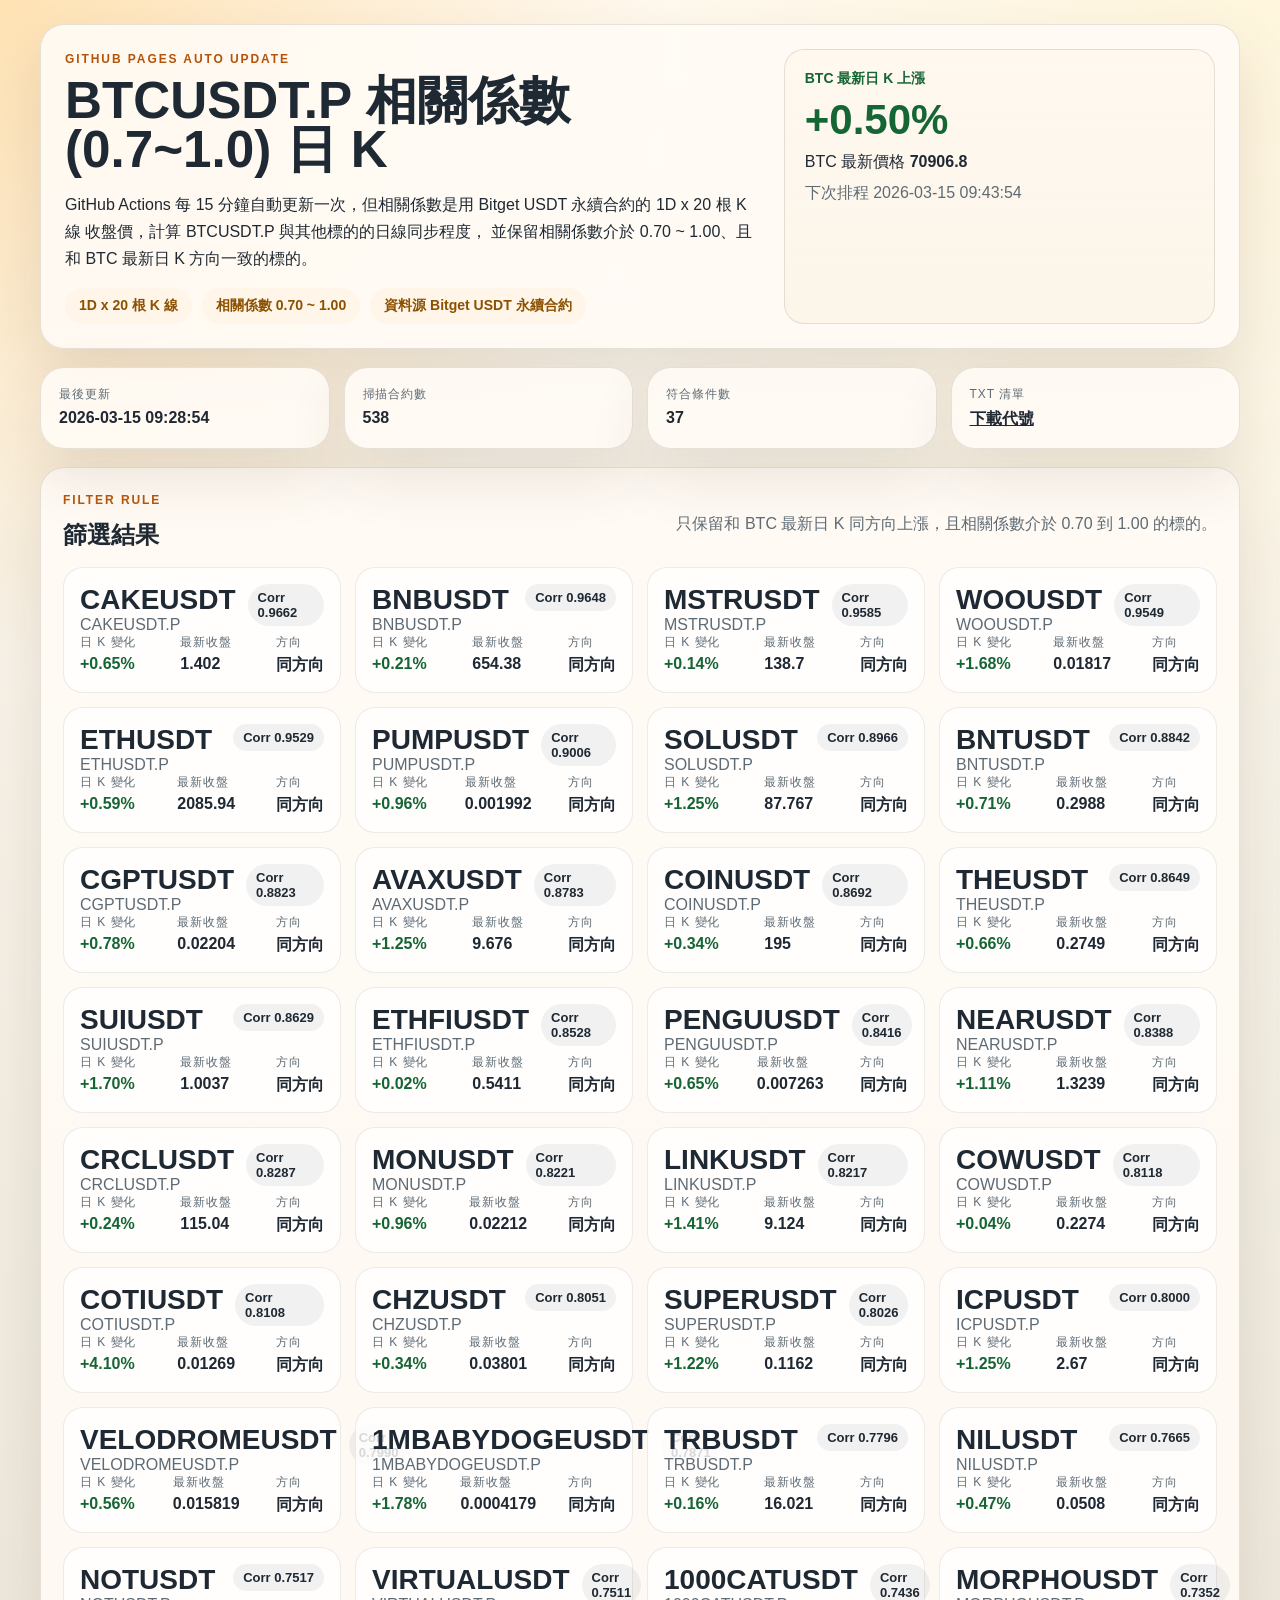
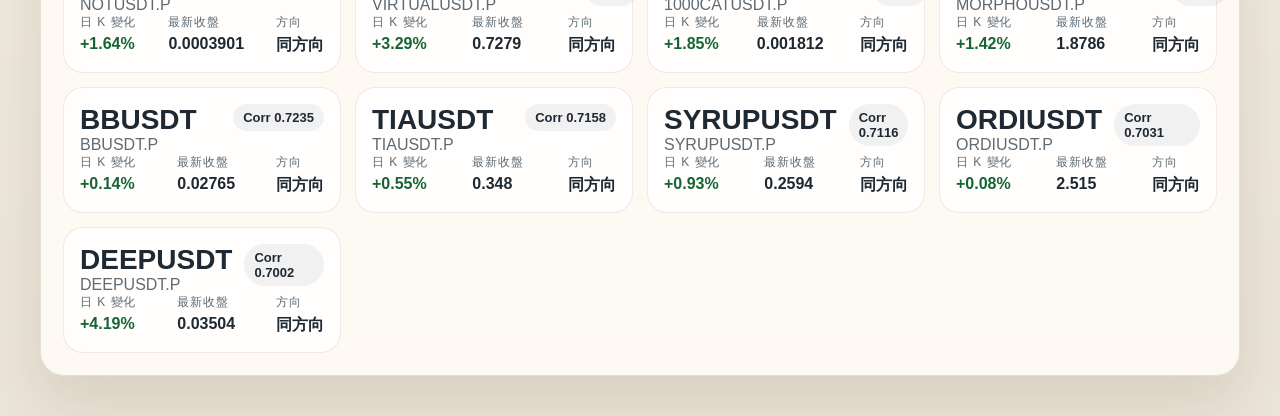
==== commit 53a4ad42: "Update BTC correlation dashboard" ====
--- a/docs/index.html
+++ b/docs/index.html
@@ -164,16 +164,16 @@
       </div>
       <div class="spotlight">
         <div class="dir trend-up">BTC 最新日 K 上漲</div>
-        <div class="price trend-up">+0.82%</div>
-        <div>BTC 最新價格 <strong>71129.3</strong></div>
-        <div style="margin-top: 10px; color: var(--muted);">下次排程 2026-03-15 08:04:53</div>
+        <div class="price trend-up">+0.50%</div>
+        <div>BTC 最新價格 <strong>70906.8</strong></div>
+        <div style="margin-top: 10px; color: var(--muted);">下次排程 2026-03-15 09:43:54</div>
       </div>
     </section>
 
     <section class="strip">
-      <div><span class="label">最後更新</span><strong>2026-03-15 07:49:53</strong></div>
+      <div><span class="label">最後更新</span><strong>2026-03-15 09:28:54</strong></div>
       <div><span class="label">掃描合約數</span><strong>538</strong></div>
-      <div><span class="label">符合條件數</span><strong>54</strong></div>
+      <div><span class="label">符合條件數</span><strong>37</strong></div>
       <div><span class="label">TXT 清單</span><a class="download" href="hot_symbols.txt">下載代號</a></div>
     </section>
 
@@ -193,16 +193,16 @@
                   <h3>CAKEUSDT</h3>
                   <div class="sub">CAKEUSDT.P</div>
                 </div>
-                <span class="corr">Corr 0.9661</span>
-              </div>
-              <div class="metrics">
-                <div class="metric">
-                  <span class="label">日 K 變化</span>
-                  <strong class="trend-up">+1.27%</strong>
-                </div>
-                <div class="metric">
-                  <span class="label">最新收盤</span>
-                  <strong>1.4106</strong>
+                <span class="corr">Corr 0.9662</span>
+              </div>
+              <div class="metrics">
+                <div class="metric">
+                  <span class="label">日 K 變化</span>
+                  <strong class="trend-up">+0.65%</strong>
+                </div>
+                <div class="metric">
+                  <span class="label">最新收盤</span>
+                  <strong>1.402</strong>
                 </div>
                 <div class="metric">
                   <span class="label">方向</span>
@@ -223,11 +223,11 @@
               <div class="metrics">
                 <div class="metric">
                   <span class="label">日 K 變化</span>
-                  <strong class="trend-up">+0.66%</strong>
-                </div>
-                <div class="metric">
-                  <span class="label">最新收盤</span>
-                  <strong>657.33</strong>
+                  <strong class="trend-up">+0.21%</strong>
+                </div>
+                <div class="metric">
+                  <span class="label">最新收盤</span>
+                  <strong>654.38</strong>
                 </div>
                 <div class="metric">
                   <span class="label">方向</span>
@@ -243,16 +243,41 @@
                   <h3>MSTRUSDT</h3>
                   <div class="sub">MSTRUSDT.P</div>
                 </div>
-                <span class="corr">Corr 0.9577</span>
-              </div>
-              <div class="metrics">
-                <div class="metric">
-                  <span class="label">日 K 變化</span>
-                  <strong class="trend-up">+0.27%</strong>
-                </div>
-                <div class="metric">
-                  <span class="label">最新收盤</span>
-                  <strong>138.88</strong>
+                <span class="corr">Corr 0.9585</span>
+              </div>
+              <div class="metrics">
+                <div class="metric">
+                  <span class="label">日 K 變化</span>
+                  <strong class="trend-up">+0.14%</strong>
+                </div>
+                <div class="metric">
+                  <span class="label">最新收盤</span>
+                  <strong>138.7</strong>
+                </div>
+                <div class="metric">
+                  <span class="label">方向</span>
+                  <strong>同方向</strong>
+                </div>
+              </div>
+            </article>
+            
+
+            <article class="result-card">
+              <div class="result-top">
+                <div>
+                  <h3>WOOUSDT</h3>
+                  <div class="sub">WOOUSDT.P</div>
+                </div>
+                <span class="corr">Corr 0.9549</span>
+              </div>
+              <div class="metrics">
+                <div class="metric">
+                  <span class="label">日 K 變化</span>
+                  <strong class="trend-up">+1.68%</strong>
+                </div>
+                <div class="metric">
+                  <span class="label">最新收盤</span>
+                  <strong>0.01817</strong>
                 </div>
                 <div class="metric">
                   <span class="label">方向</span>
@@ -268,116 +293,16 @@
                   <h3>ETHUSDT</h3>
                   <div class="sub">ETHUSDT.P</div>
                 </div>
-                <span class="corr">Corr 0.9533</span>
-              </div>
-              <div class="metrics">
-                <div class="metric">
-                  <span class="label">日 K 變化</span>
-                  <strong class="trend-up">+1.05%</strong>
-                </div>
-                <div class="metric">
-                  <span class="label">最新收盤</span>
-                  <strong>2095.54</strong>
-                </div>
-                <div class="metric">
-                  <span class="label">方向</span>
-                  <strong>同方向</strong>
-                </div>
-              </div>
-            </article>
-            
-
-            <article class="result-card">
-              <div class="result-top">
-                <div>
-                  <h3>WOOUSDT</h3>
-                  <div class="sub">WOOUSDT.P</div>
-                </div>
-                <span class="corr">Corr 0.9508</span>
-              </div>
-              <div class="metrics">
-                <div class="metric">
-                  <span class="label">日 K 變化</span>
-                  <strong class="trend-up">+0.39%</strong>
-                </div>
-                <div class="metric">
-                  <span class="label">最新收盤</span>
-                  <strong>0.01794</strong>
-                </div>
-                <div class="metric">
-                  <span class="label">方向</span>
-                  <strong>同方向</strong>
-                </div>
-              </div>
-            </article>
-            
-
-            <article class="result-card">
-              <div class="result-top">
-                <div>
-                  <h3>RUNEUSDT</h3>
-                  <div class="sub">RUNEUSDT.P</div>
-                </div>
-                <span class="corr">Corr 0.9421</span>
-              </div>
-              <div class="metrics">
-                <div class="metric">
-                  <span class="label">日 K 變化</span>
-                  <strong class="trend-up">+0.43%</strong>
-                </div>
-                <div class="metric">
-                  <span class="label">最新收盤</span>
-                  <strong>0.4441</strong>
-                </div>
-                <div class="metric">
-                  <span class="label">方向</span>
-                  <strong>同方向</strong>
-                </div>
-              </div>
-            </article>
-            
-
-            <article class="result-card">
-              <div class="result-top">
-                <div>
-                  <h3>CELRUSDT</h3>
-                  <div class="sub">CELRUSDT.P</div>
-                </div>
-                <span class="corr">Corr 0.9035</span>
-              </div>
-              <div class="metrics">
-                <div class="metric">
-                  <span class="label">日 K 變化</span>
-                  <strong class="trend-up">+0.41%</strong>
-                </div>
-                <div class="metric">
-                  <span class="label">最新收盤</span>
-                  <strong>0.002676</strong>
-                </div>
-                <div class="metric">
-                  <span class="label">方向</span>
-                  <strong>同方向</strong>
-                </div>
-              </div>
-            </article>
-            
-
-            <article class="result-card">
-              <div class="result-top">
-                <div>
-                  <h3>1INCHUSDT</h3>
-                  <div class="sub">1INCHUSDT.P</div>
-                </div>
-                <span class="corr">Corr 0.8983</span>
-              </div>
-              <div class="metrics">
-                <div class="metric">
-                  <span class="label">日 K 變化</span>
-                  <strong class="trend-up">+0.21%</strong>
-                </div>
-                <div class="metric">
-                  <span class="label">最新收盤</span>
-                  <strong>0.0968</strong>
+                <span class="corr">Corr 0.9529</span>
+              </div>
+              <div class="metrics">
+                <div class="metric">
+                  <span class="label">日 K 變化</span>
+                  <strong class="trend-up">+0.59%</strong>
+                </div>
+                <div class="metric">
+                  <span class="label">最新收盤</span>
+                  <strong>2085.94</strong>
                 </div>
                 <div class="metric">
                   <span class="label">方向</span>
@@ -393,16 +318,16 @@
                   <h3>PUMPUSDT</h3>
                   <div class="sub">PUMPUSDT.P</div>
                 </div>
-                <span class="corr">Corr 0.8981</span>
-              </div>
-              <div class="metrics">
-                <div class="metric">
-                  <span class="label">日 K 變化</span>
-                  <strong class="trend-up">+0.86%</strong>
-                </div>
-                <div class="metric">
-                  <span class="label">最新收盤</span>
-                  <strong>0.00199</strong>
+                <span class="corr">Corr 0.9006</span>
+              </div>
+              <div class="metrics">
+                <div class="metric">
+                  <span class="label">日 K 變化</span>
+                  <strong class="trend-up">+0.96%</strong>
+                </div>
+                <div class="metric">
+                  <span class="label">最新收盤</span>
+                  <strong>0.001992</strong>
                 </div>
                 <div class="metric">
                   <span class="label">方向</span>
@@ -418,16 +343,16 @@
                   <h3>SOLUSDT</h3>
                   <div class="sub">SOLUSDT.P</div>
                 </div>
-                <span class="corr">Corr 0.8969</span>
-              </div>
-              <div class="metrics">
-                <div class="metric">
-                  <span class="label">日 K 變化</span>
-                  <strong class="trend-up">+1.50%</strong>
-                </div>
-                <div class="metric">
-                  <span class="label">最新收盤</span>
-                  <strong>87.978</strong>
+                <span class="corr">Corr 0.8966</span>
+              </div>
+              <div class="metrics">
+                <div class="metric">
+                  <span class="label">日 K 變化</span>
+                  <strong class="trend-up">+1.25%</strong>
+                </div>
+                <div class="metric">
+                  <span class="label">最新收盤</span>
+                  <strong>87.767</strong>
                 </div>
                 <div class="metric">
                   <span class="label">方向</span>
@@ -443,16 +368,16 @@
                   <h3>BNTUSDT</h3>
                   <div class="sub">BNTUSDT.P</div>
                 </div>
-                <span class="corr">Corr 0.8851</span>
-              </div>
-              <div class="metrics">
-                <div class="metric">
-                  <span class="label">日 K 變化</span>
-                  <strong class="trend-up">+0.78%</strong>
-                </div>
-                <div class="metric">
-                  <span class="label">最新收盤</span>
-                  <strong>0.299</strong>
+                <span class="corr">Corr 0.8842</span>
+              </div>
+              <div class="metrics">
+                <div class="metric">
+                  <span class="label">日 K 變化</span>
+                  <strong class="trend-up">+0.71%</strong>
+                </div>
+                <div class="metric">
+                  <span class="label">最新收盤</span>
+                  <strong>0.2988</strong>
                 </div>
                 <div class="metric">
                   <span class="label">方向</span>
@@ -468,16 +393,16 @@
                   <h3>CGPTUSDT</h3>
                   <div class="sub">CGPTUSDT.P</div>
                 </div>
-                <span class="corr">Corr 0.8803</span>
-              </div>
-              <div class="metrics">
-                <div class="metric">
-                  <span class="label">日 K 變化</span>
-                  <strong class="trend-up">+0.27%</strong>
-                </div>
-                <div class="metric">
-                  <span class="label">最新收盤</span>
-                  <strong>0.02193</strong>
+                <span class="corr">Corr 0.8823</span>
+              </div>
+              <div class="metrics">
+                <div class="metric">
+                  <span class="label">日 K 變化</span>
+                  <strong class="trend-up">+0.78%</strong>
+                </div>
+                <div class="metric">
+                  <span class="label">最新收盤</span>
+                  <strong>0.02204</strong>
                 </div>
                 <div class="metric">
                   <span class="label">方向</span>
@@ -493,66 +418,16 @@
                   <h3>AVAXUSDT</h3>
                   <div class="sub">AVAXUSDT.P</div>
                 </div>
-                <span class="corr">Corr 0.8794</span>
-              </div>
-              <div class="metrics">
-                <div class="metric">
-                  <span class="label">日 K 變化</span>
-                  <strong class="trend-up">+1.53%</strong>
-                </div>
-                <div class="metric">
-                  <span class="label">最新收盤</span>
-                  <strong>9.703</strong>
-                </div>
-                <div class="metric">
-                  <span class="label">方向</span>
-                  <strong>同方向</strong>
-                </div>
-              </div>
-            </article>
-            
-
-            <article class="result-card">
-              <div class="result-top">
-                <div>
-                  <h3>VELOUSDT</h3>
-                  <div class="sub">VELOUSDT.P</div>
-                </div>
-                <span class="corr">Corr 0.8770</span>
-              </div>
-              <div class="metrics">
-                <div class="metric">
-                  <span class="label">日 K 變化</span>
-                  <strong class="trend-up">+0.33%</strong>
-                </div>
-                <div class="metric">
-                  <span class="label">最新收盤</span>
-                  <strong>0.003666</strong>
-                </div>
-                <div class="metric">
-                  <span class="label">方向</span>
-                  <strong>同方向</strong>
-                </div>
-              </div>
-            </article>
-            
-
-            <article class="result-card">
-              <div class="result-top">
-                <div>
-                  <h3>POPCATUSDT</h3>
-                  <div class="sub">POPCATUSDT.P</div>
-                </div>
-                <span class="corr">Corr 0.8706</span>
-              </div>
-              <div class="metrics">
-                <div class="metric">
-                  <span class="label">日 K 變化</span>
-                  <strong class="trend-up">+0.04%</strong>
-                </div>
-                <div class="metric">
-                  <span class="label">最新收盤</span>
-                  <strong>0.0528</strong>
+                <span class="corr">Corr 0.8783</span>
+              </div>
+              <div class="metrics">
+                <div class="metric">
+                  <span class="label">日 K 變化</span>
+                  <strong class="trend-up">+1.25%</strong>
+                </div>
+                <div class="metric">
+                  <span class="label">最新收盤</span>
+                  <strong>9.676</strong>
                 </div>
                 <div class="metric">
                   <span class="label">方向</span>
@@ -568,16 +443,41 @@
                   <h3>COINUSDT</h3>
                   <div class="sub">COINUSDT.P</div>
                 </div>
-                <span class="corr">Corr 0.8684</span>
-              </div>
-              <div class="metrics">
-                <div class="metric">
-                  <span class="label">日 K 變化</span>
-                  <strong class="trend-up">+0.52%</strong>
-                </div>
-                <div class="metric">
-                  <span class="label">最新收盤</span>
-                  <strong>195.34</strong>
+                <span class="corr">Corr 0.8692</span>
+              </div>
+              <div class="metrics">
+                <div class="metric">
+                  <span class="label">日 K 變化</span>
+                  <strong class="trend-up">+0.34%</strong>
+                </div>
+                <div class="metric">
+                  <span class="label">最新收盤</span>
+                  <strong>195</strong>
+                </div>
+                <div class="metric">
+                  <span class="label">方向</span>
+                  <strong>同方向</strong>
+                </div>
+              </div>
+            </article>
+            
+
+            <article class="result-card">
+              <div class="result-top">
+                <div>
+                  <h3>THEUSDT</h3>
+                  <div class="sub">THEUSDT.P</div>
+                </div>
+                <span class="corr">Corr 0.8649</span>
+              </div>
+              <div class="metrics">
+                <div class="metric">
+                  <span class="label">日 K 變化</span>
+                  <strong class="trend-up">+0.66%</strong>
+                </div>
+                <div class="metric">
+                  <span class="label">最新收盤</span>
+                  <strong>0.2749</strong>
                 </div>
                 <div class="metric">
                   <span class="label">方向</span>
@@ -593,66 +493,16 @@
                   <h3>SUIUSDT</h3>
                   <div class="sub">SUIUSDT.P</div>
                 </div>
-                <span class="corr">Corr 0.8669</span>
-              </div>
-              <div class="metrics">
-                <div class="metric">
-                  <span class="label">日 K 變化</span>
-                  <strong class="trend-up">+1.36%</strong>
-                </div>
-                <div class="metric">
-                  <span class="label">最新收盤</span>
-                  <strong>1.0003</strong>
-                </div>
-                <div class="metric">
-                  <span class="label">方向</span>
-                  <strong>同方向</strong>
-                </div>
-              </div>
-            </article>
-            
-
-            <article class="result-card">
-              <div class="result-top">
-                <div>
-                  <h3>THEUSDT</h3>
-                  <div class="sub">THEUSDT.P</div>
-                </div>
-                <span class="corr">Corr 0.8649</span>
-              </div>
-              <div class="metrics">
-                <div class="metric">
-                  <span class="label">日 K 變化</span>
-                  <strong class="trend-up">+1.90%</strong>
-                </div>
-                <div class="metric">
-                  <span class="label">最新收盤</span>
-                  <strong>0.2783</strong>
-                </div>
-                <div class="metric">
-                  <span class="label">方向</span>
-                  <strong>同方向</strong>
-                </div>
-              </div>
-            </article>
-            
-
-            <article class="result-card">
-              <div class="result-top">
-                <div>
-                  <h3>UNIUSDT</h3>
-                  <div class="sub">UNIUSDT.P</div>
-                </div>
-                <span class="corr">Corr 0.8581</span>
-              </div>
-              <div class="metrics">
-                <div class="metric">
-                  <span class="label">日 K 變化</span>
-                  <strong class="trend-up">+0.33%</strong>
-                </div>
-                <div class="metric">
-                  <span class="label">最新收盤</span>
-                  <strong>3.944</strong>
+                <span class="corr">Corr 0.8629</span>
+              </div>
+              <div class="metrics">
+                <div class="metric">
+                  <span class="label">日 K 變化</span>
+                  <strong class="trend-up">+1.70%</strong>
+                </div>
+                <div class="metric">
+                  <span class="label">最新收盤</span>
+                  <strong>1.0037</strong>
                 </div>
                 <div class="metric">
                   <span class="label">方向</span>
@@ -668,16 +518,16 @@
                   <h3>ETHFIUSDT</h3>
                   <div class="sub">ETHFIUSDT.P</div>
                 </div>
-                <span class="corr">Corr 0.8531</span>
-              </div>
-              <div class="metrics">
-                <div class="metric">
-                  <span class="label">日 K 變化</span>
-                  <strong class="trend-up">+0.44%</strong>
-                </div>
-                <div class="metric">
-                  <span class="label">最新收盤</span>
-                  <strong>0.5434</strong>
+                <span class="corr">Corr 0.8528</span>
+              </div>
+              <div class="metrics">
+                <div class="metric">
+                  <span class="label">日 K 變化</span>
+                  <strong class="trend-up">+0.02%</strong>
+                </div>
+                <div class="metric">
+                  <span class="label">最新收盤</span>
+                  <strong>0.5411</strong>
                 </div>
                 <div class="metric">
                   <span class="label">方向</span>
@@ -693,16 +543,16 @@
                   <h3>PENGUUSDT</h3>
                   <div class="sub">PENGUUSDT.P</div>
                 </div>
-                <span class="corr">Corr 0.8428</span>
-              </div>
-              <div class="metrics">
-                <div class="metric">
-                  <span class="label">日 K 變化</span>
-                  <strong class="trend-up">+0.94%</strong>
-                </div>
-                <div class="metric">
-                  <span class="label">最新收盤</span>
-                  <strong>0.007284</strong>
+                <span class="corr">Corr 0.8416</span>
+              </div>
+              <div class="metrics">
+                <div class="metric">
+                  <span class="label">日 K 變化</span>
+                  <strong class="trend-up">+0.65%</strong>
+                </div>
+                <div class="metric">
+                  <span class="label">最新收盤</span>
+                  <strong>0.007263</strong>
                 </div>
                 <div class="metric">
                   <span class="label">方向</span>
@@ -718,16 +568,16 @@
                   <h3>NEARUSDT</h3>
                   <div class="sub">NEARUSDT.P</div>
                 </div>
-                <span class="corr">Corr 0.8389</span>
-              </div>
-              <div class="metrics">
-                <div class="metric">
-                  <span class="label">日 K 變化</span>
-                  <strong class="trend-up">+1.06%</strong>
-                </div>
-                <div class="metric">
-                  <span class="label">最新收盤</span>
-                  <strong>1.3233</strong>
+                <span class="corr">Corr 0.8388</span>
+              </div>
+              <div class="metrics">
+                <div class="metric">
+                  <span class="label">日 K 變化</span>
+                  <strong class="trend-up">+1.11%</strong>
+                </div>
+                <div class="metric">
+                  <span class="label">最新收盤</span>
+                  <strong>1.3239</strong>
                 </div>
                 <div class="metric">
                   <span class="label">方向</span>
@@ -743,16 +593,41 @@
                   <h3>CRCLUSDT</h3>
                   <div class="sub">CRCLUSDT.P</div>
                 </div>
-                <span class="corr">Corr 0.8298</span>
-              </div>
-              <div class="metrics">
-                <div class="metric">
-                  <span class="label">日 K 變化</span>
-                  <strong class="trend-up">+0.11%</strong>
-                </div>
-                <div class="metric">
-                  <span class="label">最新收盤</span>
-                  <strong>114.9</strong>
+                <span class="corr">Corr 0.8287</span>
+              </div>
+              <div class="metrics">
+                <div class="metric">
+                  <span class="label">日 K 變化</span>
+                  <strong class="trend-up">+0.24%</strong>
+                </div>
+                <div class="metric">
+                  <span class="label">最新收盤</span>
+                  <strong>115.04</strong>
+                </div>
+                <div class="metric">
+                  <span class="label">方向</span>
+                  <strong>同方向</strong>
+                </div>
+              </div>
+            </article>
+            
+
+            <article class="result-card">
+              <div class="result-top">
+                <div>
+                  <h3>MONUSDT</h3>
+                  <div class="sub">MONUSDT.P</div>
+                </div>
+                <span class="corr">Corr 0.8221</span>
+              </div>
+              <div class="metrics">
+                <div class="metric">
+                  <span class="label">日 K 變化</span>
+                  <strong class="trend-up">+0.96%</strong>
+                </div>
+                <div class="metric">
+                  <span class="label">最新收盤</span>
+                  <strong>0.02212</strong>
                 </div>
                 <div class="metric">
                   <span class="label">方向</span>
@@ -768,91 +643,16 @@
                   <h3>LINKUSDT</h3>
                   <div class="sub">LINKUSDT.P</div>
                 </div>
-                <span class="corr">Corr 0.8229</span>
-              </div>
-              <div class="metrics">
-                <div class="metric">
-                  <span class="label">日 K 變化</span>
-                  <strong class="trend-up">+1.70%</strong>
-                </div>
-                <div class="metric">
-                  <span class="label">最新收盤</span>
-                  <strong>9.15</strong>
-                </div>
-                <div class="metric">
-                  <span class="label">方向</span>
-                  <strong>同方向</strong>
-                </div>
-              </div>
-            </article>
-            
-
-            <article class="result-card">
-              <div class="result-top">
-                <div>
-                  <h3>MONUSDT</h3>
-                  <div class="sub">MONUSDT.P</div>
-                </div>
-                <span class="corr">Corr 0.8211</span>
-              </div>
-              <div class="metrics">
-                <div class="metric">
-                  <span class="label">日 K 變化</span>
-                  <strong class="trend-up">+0.50%</strong>
-                </div>
-                <div class="metric">
-                  <span class="label">最新收盤</span>
-                  <strong>0.02202</strong>
-                </div>
-                <div class="metric">
-                  <span class="label">方向</span>
-                  <strong>同方向</strong>
-                </div>
-              </div>
-            </article>
-            
-
-            <article class="result-card">
-              <div class="result-top">
-                <div>
-                  <h3>LISTAUSDT</h3>
-                  <div class="sub">LISTAUSDT.P</div>
-                </div>
-                <span class="corr">Corr 0.8169</span>
-              </div>
-              <div class="metrics">
-                <div class="metric">
-                  <span class="label">日 K 變化</span>
-                  <strong class="trend-up">+0.99%</strong>
-                </div>
-                <div class="metric">
-                  <span class="label">最新收盤</span>
-                  <strong>0.0921</strong>
-                </div>
-                <div class="metric">
-                  <span class="label">方向</span>
-                  <strong>同方向</strong>
-                </div>
-              </div>
-            </article>
-            
-
-            <article class="result-card">
-              <div class="result-top">
-                <div>
-                  <h3>NXPCUSDT</h3>
-                  <div class="sub">NXPCUSDT.P</div>
-                </div>
-                <span class="corr">Corr 0.8150</span>
-              </div>
-              <div class="metrics">
-                <div class="metric">
-                  <span class="label">日 K 變化</span>
-                  <strong class="trend-up">+0.21%</strong>
-                </div>
-                <div class="metric">
-                  <span class="label">最新收盤</span>
-                  <strong>0.2892</strong>
+                <span class="corr">Corr 0.8217</span>
+              </div>
+              <div class="metrics">
+                <div class="metric">
+                  <span class="label">日 K 變化</span>
+                  <strong class="trend-up">+1.41%</strong>
+                </div>
+                <div class="metric">
+                  <span class="label">最新收盤</span>
+                  <strong>9.124</strong>
                 </div>
                 <div class="metric">
                   <span class="label">方向</span>
@@ -868,16 +668,16 @@
                   <h3>COWUSDT</h3>
                   <div class="sub">COWUSDT.P</div>
                 </div>
-                <span class="corr">Corr 0.8133</span>
-              </div>
-              <div class="metrics">
-                <div class="metric">
-                  <span class="label">日 K 變化</span>
-                  <strong class="trend-up">+0.57%</strong>
-                </div>
-                <div class="metric">
-                  <span class="label">最新收盤</span>
-                  <strong>0.2286</strong>
+                <span class="corr">Corr 0.8118</span>
+              </div>
+              <div class="metrics">
+                <div class="metric">
+                  <span class="label">日 K 變化</span>
+                  <strong class="trend-up">+0.04%</strong>
+                </div>
+                <div class="metric">
+                  <span class="label">最新收盤</span>
+                  <strong>0.2274</strong>
                 </div>
                 <div class="metric">
                   <span class="label">方向</span>
@@ -893,16 +693,41 @@
                   <h3>COTIUSDT</h3>
                   <div class="sub">COTIUSDT.P</div>
                 </div>
-                <span class="corr">Corr 0.8104</span>
-              </div>
-              <div class="metrics">
-                <div class="metric">
-                  <span class="label">日 K 變化</span>
-                  <strong class="trend-up">+0.49%</strong>
-                </div>
-                <div class="metric">
-                  <span class="label">最新收盤</span>
-                  <strong>0.01225</strong>
+                <span class="corr">Corr 0.8108</span>
+              </div>
+              <div class="metrics">
+                <div class="metric">
+                  <span class="label">日 K 變化</span>
+                  <strong class="trend-up">+4.10%</strong>
+                </div>
+                <div class="metric">
+                  <span class="label">最新收盤</span>
+                  <strong>0.01269</strong>
+                </div>
+                <div class="metric">
+                  <span class="label">方向</span>
+                  <strong>同方向</strong>
+                </div>
+              </div>
+            </article>
+            
+
+            <article class="result-card">
+              <div class="result-top">
+                <div>
+                  <h3>CHZUSDT</h3>
+                  <div class="sub">CHZUSDT.P</div>
+                </div>
+                <span class="corr">Corr 0.8051</span>
+              </div>
+              <div class="metrics">
+                <div class="metric">
+                  <span class="label">日 K 變化</span>
+                  <strong class="trend-up">+0.34%</strong>
+                </div>
+                <div class="metric">
+                  <span class="label">最新收盤</span>
+                  <strong>0.03801</strong>
                 </div>
                 <div class="metric">
                   <span class="label">方向</span>
@@ -918,41 +743,16 @@
                   <h3>SUPERUSDT</h3>
                   <div class="sub">SUPERUSDT.P</div>
                 </div>
-                <span class="corr">Corr 0.8078</span>
-              </div>
-              <div class="metrics">
-                <div class="metric">
-                  <span class="label">日 K 變化</span>
-                  <strong class="trend-up">+1.92%</strong>
-                </div>
-                <div class="metric">
-                  <span class="label">最新收盤</span>
-                  <strong>0.117</strong>
-                </div>
-                <div class="metric">
-                  <span class="label">方向</span>
-                  <strong>同方向</strong>
-                </div>
-              </div>
-            </article>
-            
-
-            <article class="result-card">
-              <div class="result-top">
-                <div>
-                  <h3>CHZUSDT</h3>
-                  <div class="sub">CHZUSDT.P</div>
-                </div>
-                <span class="corr">Corr 0.8071</span>
-              </div>
-              <div class="metrics">
-                <div class="metric">
-                  <span class="label">日 K 變化</span>
-                  <strong class="trend-up">+1.08%</strong>
-                </div>
-                <div class="metric">
-                  <span class="label">最新收盤</span>
-                  <strong>0.03829</strong>
+                <span class="corr">Corr 0.8026</span>
+              </div>
+              <div class="metrics">
+                <div class="metric">
+                  <span class="label">日 K 變化</span>
+                  <strong class="trend-up">+1.22%</strong>
+                </div>
+                <div class="metric">
+                  <span class="label">最新收盤</span>
+                  <strong>0.1162</strong>
                 </div>
                 <div class="metric">
                   <span class="label">方向</span>
@@ -968,16 +768,16 @@
                   <h3>ICPUSDT</h3>
                   <div class="sub">ICPUSDT.P</div>
                 </div>
-                <span class="corr">Corr 0.8020</span>
-              </div>
-              <div class="metrics">
-                <div class="metric">
-                  <span class="label">日 K 變化</span>
-                  <strong class="trend-up">+1.71%</strong>
-                </div>
-                <div class="metric">
-                  <span class="label">最新收盤</span>
-                  <strong>2.682</strong>
+                <span class="corr">Corr 0.8000</span>
+              </div>
+              <div class="metrics">
+                <div class="metric">
+                  <span class="label">日 K 變化</span>
+                  <strong class="trend-up">+1.25%</strong>
+                </div>
+                <div class="metric">
+                  <span class="label">最新收盤</span>
+                  <strong>2.67</strong>
                 </div>
                 <div class="metric">
                   <span class="label">方向</span>
@@ -993,16 +793,16 @@
                   <h3>VELODROMEUSDT</h3>
                   <div class="sub">VELODROMEUSDT.P</div>
                 </div>
-                <span class="corr">Corr 0.7939</span>
-              </div>
-              <div class="metrics">
-                <div class="metric">
-                  <span class="label">日 K 變化</span>
-                  <strong class="trend-up">+0.52%</strong>
-                </div>
-                <div class="metric">
-                  <span class="label">最新收盤</span>
-                  <strong>0.015813</strong>
+                <span class="corr">Corr 0.7990</span>
+              </div>
+              <div class="metrics">
+                <div class="metric">
+                  <span class="label">日 K 變化</span>
+                  <strong class="trend-up">+0.56%</strong>
+                </div>
+                <div class="metric">
+                  <span class="label">最新收盤</span>
+                  <strong>0.015819</strong>
                 </div>
                 <div class="metric">
                   <span class="label">方向</span>
@@ -1018,16 +818,16 @@
                   <h3>1MBABYDOGEUSDT</h3>
                   <div class="sub">1MBABYDOGEUSDT.P</div>
                 </div>
-                <span class="corr">Corr 0.7877</span>
-              </div>
-              <div class="metrics">
-                <div class="metric">
-                  <span class="label">日 K 變化</span>
-                  <strong class="trend-up">+1.49%</strong>
-                </div>
-                <div class="metric">
-                  <span class="label">最新收盤</span>
-                  <strong>0.0004167</strong>
+                <span class="corr">Corr 0.7871</span>
+              </div>
+              <div class="metrics">
+                <div class="metric">
+                  <span class="label">日 K 變化</span>
+                  <strong class="trend-up">+1.78%</strong>
+                </div>
+                <div class="metric">
+                  <span class="label">最新收盤</span>
+                  <strong>0.0004179</strong>
                 </div>
                 <div class="metric">
                   <span class="label">方向</span>
@@ -1043,141 +843,16 @@
                   <h3>TRBUSDT</h3>
                   <div class="sub">TRBUSDT.P</div>
                 </div>
-                <span class="corr">Corr 0.7819</span>
-              </div>
-              <div class="metrics">
-                <div class="metric">
-                  <span class="label">日 K 變化</span>
-                  <strong class="trend-up">+0.66%</strong>
-                </div>
-                <div class="metric">
-                  <span class="label">最新收盤</span>
-                  <strong>16.1</strong>
-                </div>
-                <div class="metric">
-                  <span class="label">方向</span>
-                  <strong>同方向</strong>
-                </div>
-              </div>
-            </article>
-            
-
-            <article class="result-card">
-              <div class="result-top">
-                <div>
-                  <h3>XPLUSDT</h3>
-                  <div class="sub">XPLUSDT.P</div>
-                </div>
-                <span class="corr">Corr 0.7815</span>
-              </div>
-              <div class="metrics">
-                <div class="metric">
-                  <span class="label">日 K 變化</span>
-                  <strong class="trend-up">+1.19%</strong>
-                </div>
-                <div class="metric">
-                  <span class="label">最新收盤</span>
-                  <strong>0.1107</strong>
-                </div>
-                <div class="metric">
-                  <span class="label">方向</span>
-                  <strong>同方向</strong>
-                </div>
-              </div>
-            </article>
-            
-
-            <article class="result-card">
-              <div class="result-top">
-                <div>
-                  <h3>SFPUSDT</h3>
-                  <div class="sub">SFPUSDT.P</div>
-                </div>
-                <span class="corr">Corr 0.7784</span>
-              </div>
-              <div class="metrics">
-                <div class="metric">
-                  <span class="label">日 K 變化</span>
-                  <strong class="trend-up">+0.43%</strong>
-                </div>
-                <div class="metric">
-                  <span class="label">最新收盤</span>
-                  <strong>0.2808</strong>
-                </div>
-                <div class="metric">
-                  <span class="label">方向</span>
-                  <strong>同方向</strong>
-                </div>
-              </div>
-            </article>
-            
-
-            <article class="result-card">
-              <div class="result-top">
-                <div>
-                  <h3>ENAUSDT</h3>
-                  <div class="sub">ENAUSDT.P</div>
-                </div>
-                <span class="corr">Corr 0.7703</span>
-              </div>
-              <div class="metrics">
-                <div class="metric">
-                  <span class="label">日 K 變化</span>
-                  <strong class="trend-up">+0.28%</strong>
-                </div>
-                <div class="metric">
-                  <span class="label">最新收盤</span>
-                  <strong>0.108</strong>
-                </div>
-                <div class="metric">
-                  <span class="label">方向</span>
-                  <strong>同方向</strong>
-                </div>
-              </div>
-            </article>
-            
-
-            <article class="result-card">
-              <div class="result-top">
-                <div>
-                  <h3>KAITOUSDT</h3>
-                  <div class="sub">KAITOUSDT.P</div>
-                </div>
-                <span class="corr">Corr 0.7693</span>
-              </div>
-              <div class="metrics">
-                <div class="metric">
-                  <span class="label">日 K 變化</span>
-                  <strong class="trend-up">+0.64%</strong>
-                </div>
-                <div class="metric">
-                  <span class="label">最新收盤</span>
-                  <strong>0.3615</strong>
-                </div>
-                <div class="metric">
-                  <span class="label">方向</span>
-                  <strong>同方向</strong>
-                </div>
-              </div>
-            </article>
-            
-
-            <article class="result-card">
-              <div class="result-top">
-                <div>
-                  <h3>USUALUSDT</h3>
-                  <div class="sub">USUALUSDT.P</div>
-                </div>
-                <span class="corr">Corr 0.7678</span>
-              </div>
-              <div class="metrics">
-                <div class="metric">
-                  <span class="label">日 K 變化</span>
-                  <strong class="trend-up">+0.43%</strong>
-                </div>
-                <div class="metric">
-                  <span class="label">最新收盤</span>
-                  <strong>0.01394</strong>
+                <span class="corr">Corr 0.7796</span>
+              </div>
+              <div class="metrics">
+                <div class="metric">
+                  <span class="label">日 K 變化</span>
+                  <strong class="trend-up">+0.16%</strong>
+                </div>
+                <div class="metric">
+                  <span class="label">最新收盤</span>
+                  <strong>16.021</strong>
                 </div>
                 <div class="metric">
                   <span class="label">方向</span>
@@ -1193,66 +868,16 @@
                   <h3>NILUSDT</h3>
                   <div class="sub">NILUSDT.P</div>
                 </div>
-                <span class="corr">Corr 0.7677</span>
-              </div>
-              <div class="metrics">
-                <div class="metric">
-                  <span class="label">日 K 變化</span>
-                  <strong class="trend-up">+0.51%</strong>
-                </div>
-                <div class="metric">
-                  <span class="label">最新收盤</span>
-                  <strong>0.05082</strong>
-                </div>
-                <div class="metric">
-                  <span class="label">方向</span>
-                  <strong>同方向</strong>
-                </div>
-              </div>
-            </article>
-            
-
-            <article class="result-card">
-              <div class="result-top">
-                <div>
-                  <h3>ZROUSDT</h3>
-                  <div class="sub">ZROUSDT.P</div>
-                </div>
-                <span class="corr">Corr 0.7630</span>
-              </div>
-              <div class="metrics">
-                <div class="metric">
-                  <span class="label">日 K 變化</span>
-                  <strong class="trend-up">+0.52%</strong>
-                </div>
-                <div class="metric">
-                  <span class="label">最新收盤</span>
-                  <strong>1.9798</strong>
-                </div>
-                <div class="metric">
-                  <span class="label">方向</span>
-                  <strong>同方向</strong>
-                </div>
-              </div>
-            </article>
-            
-
-            <article class="result-card">
-              <div class="result-top">
-                <div>
-                  <h3>ARBUSDT</h3>
-                  <div class="sub">ARBUSDT.P</div>
-                </div>
-                <span class="corr">Corr 0.7529</span>
-              </div>
-              <div class="metrics">
-                <div class="metric">
-                  <span class="label">日 K 變化</span>
-                  <strong class="trend-up">+0.60%</strong>
-                </div>
-                <div class="metric">
-                  <span class="label">最新收盤</span>
-                  <strong>0.1011</strong>
+                <span class="corr">Corr 0.7665</span>
+              </div>
+              <div class="metrics">
+                <div class="metric">
+                  <span class="label">日 K 變化</span>
+                  <strong class="trend-up">+0.47%</strong>
+                </div>
+                <div class="metric">
+                  <span class="label">最新收盤</span>
+                  <strong>0.0508</strong>
                 </div>
                 <div class="metric">
                   <span class="label">方向</span>
@@ -1268,16 +893,16 @@
                   <h3>NOTUSDT</h3>
                   <div class="sub">NOTUSDT.P</div>
                 </div>
-                <span class="corr">Corr 0.7475</span>
-              </div>
-              <div class="metrics">
-                <div class="metric">
-                  <span class="label">日 K 變化</span>
-                  <strong class="trend-up">+0.60%</strong>
-                </div>
-                <div class="metric">
-                  <span class="label">最新收盤</span>
-                  <strong>0.0003861</strong>
+                <span class="corr">Corr 0.7517</span>
+              </div>
+              <div class="metrics">
+                <div class="metric">
+                  <span class="label">日 K 變化</span>
+                  <strong class="trend-up">+1.64%</strong>
+                </div>
+                <div class="metric">
+                  <span class="label">最新收盤</span>
+                  <strong>0.0003901</strong>
                 </div>
                 <div class="metric">
                   <span class="label">方向</span>
@@ -1293,16 +918,16 @@
                   <h3>VIRTUALUSDT</h3>
                   <div class="sub">VIRTUALUSDT.P</div>
                 </div>
-                <span class="corr">Corr 0.7474</span>
-              </div>
-              <div class="metrics">
-                <div class="metric">
-                  <span class="label">日 K 變化</span>
-                  <strong class="trend-up">+2.53%</strong>
-                </div>
-                <div class="metric">
-                  <span class="label">最新收盤</span>
-                  <strong>0.7225</strong>
+                <span class="corr">Corr 0.7511</span>
+              </div>
+              <div class="metrics">
+                <div class="metric">
+                  <span class="label">日 K 變化</span>
+                  <strong class="trend-up">+3.29%</strong>
+                </div>
+                <div class="metric">
+                  <span class="label">最新收盤</span>
+                  <strong>0.7279</strong>
                 </div>
                 <div class="metric">
                   <span class="label">方向</span>
@@ -1318,41 +943,16 @@
                   <h3>1000CATUSDT</h3>
                   <div class="sub">1000CATUSDT.P</div>
                 </div>
-                <span class="corr">Corr 0.7437</span>
-              </div>
-              <div class="metrics">
-                <div class="metric">
-                  <span class="label">日 K 變化</span>
-                  <strong class="trend-up">+1.07%</strong>
-                </div>
-                <div class="metric">
-                  <span class="label">最新收盤</span>
-                  <strong>0.001798</strong>
-                </div>
-                <div class="metric">
-                  <span class="label">方向</span>
-                  <strong>同方向</strong>
-                </div>
-              </div>
-            </article>
-            
-
-            <article class="result-card">
-              <div class="result-top">
-                <div>
-                  <h3>STGUSDT</h3>
-                  <div class="sub">STGUSDT.P</div>
-                </div>
-                <span class="corr">Corr 0.7415</span>
-              </div>
-              <div class="metrics">
-                <div class="metric">
-                  <span class="label">日 K 變化</span>
-                  <strong class="trend-up">+0.06%</strong>
-                </div>
-                <div class="metric">
-                  <span class="label">最新收盤</span>
-                  <strong>0.1766</strong>
+                <span class="corr">Corr 0.7436</span>
+              </div>
+              <div class="metrics">
+                <div class="metric">
+                  <span class="label">日 K 變化</span>
+                  <strong class="trend-up">+1.85%</strong>
+                </div>
+                <div class="metric">
+                  <span class="label">最新收盤</span>
+                  <strong>0.001812</strong>
                 </div>
                 <div class="metric">
                   <span class="label">方向</span>
@@ -1368,16 +968,16 @@
                   <h3>MORPHOUSDT</h3>
                   <div class="sub">MORPHOUSDT.P</div>
                 </div>
-                <span class="corr">Corr 0.7370</span>
-              </div>
-              <div class="metrics">
-                <div class="metric">
-                  <span class="label">日 K 變化</span>
-                  <strong class="trend-up">+1.96%</strong>
-                </div>
-                <div class="metric">
-                  <span class="label">最新收盤</span>
-                  <strong>1.8886</strong>
+                <span class="corr">Corr 0.7352</span>
+              </div>
+              <div class="metrics">
+                <div class="metric">
+                  <span class="label">日 K 變化</span>
+                  <strong class="trend-up">+1.42%</strong>
+                </div>
+                <div class="metric">
+                  <span class="label">最新收盤</span>
+                  <strong>1.8786</strong>
                 </div>
                 <div class="metric">
                   <span class="label">方向</span>
@@ -1393,16 +993,16 @@
                   <h3>BBUSDT</h3>
                   <div class="sub">BBUSDT.P</div>
                 </div>
-                <span class="corr">Corr 0.7234</span>
-              </div>
-              <div class="metrics">
-                <div class="metric">
-                  <span class="label">日 K 變化</span>
-                  <strong class="trend-up">+0.22%</strong>
-                </div>
-                <div class="metric">
-                  <span class="label">最新收盤</span>
-                  <strong>0.02767</strong>
+                <span class="corr">Corr 0.7235</span>
+              </div>
+              <div class="metrics">
+                <div class="metric">
+                  <span class="label">日 K 變化</span>
+                  <strong class="trend-up">+0.14%</strong>
+                </div>
+                <div class="metric">
+                  <span class="label">最新收盤</span>
+                  <strong>0.02765</strong>
                 </div>
                 <div class="metric">
                   <span class="label">方向</span>
@@ -1418,16 +1018,16 @@
                   <h3>TIAUSDT</h3>
                   <div class="sub">TIAUSDT.P</div>
                 </div>
-                <span class="corr">Corr 0.7178</span>
-              </div>
-              <div class="metrics">
-                <div class="metric">
-                  <span class="label">日 K 變化</span>
-                  <strong class="trend-up">+0.61%</strong>
-                </div>
-                <div class="metric">
-                  <span class="label">最新收盤</span>
-                  <strong>0.3482</strong>
+                <span class="corr">Corr 0.7158</span>
+              </div>
+              <div class="metrics">
+                <div class="metric">
+                  <span class="label">日 K 變化</span>
+                  <strong class="trend-up">+0.55%</strong>
+                </div>
+                <div class="metric">
+                  <span class="label">最新收盤</span>
+                  <strong>0.348</strong>
                 </div>
                 <div class="metric">
                   <span class="label">方向</span>
@@ -1443,16 +1043,41 @@
                   <h3>SYRUPUSDT</h3>
                   <div class="sub">SYRUPUSDT.P</div>
                 </div>
-                <span class="corr">Corr 0.7131</span>
-              </div>
-              <div class="metrics">
-                <div class="metric">
-                  <span class="label">日 K 變化</span>
-                  <strong class="trend-up">+2.30%</strong>
-                </div>
-                <div class="metric">
-                  <span class="label">最新收盤</span>
-                  <strong>0.2629</strong>
+                <span class="corr">Corr 0.7116</span>
+              </div>
+              <div class="metrics">
+                <div class="metric">
+                  <span class="label">日 K 變化</span>
+                  <strong class="trend-up">+0.93%</strong>
+                </div>
+                <div class="metric">
+                  <span class="label">最新收盤</span>
+                  <strong>0.2594</strong>
+                </div>
+                <div class="metric">
+                  <span class="label">方向</span>
+                  <strong>同方向</strong>
+                </div>
+              </div>
+            </article>
+            
+
+            <article class="result-card">
+              <div class="result-top">
+                <div>
+                  <h3>ORDIUSDT</h3>
+                  <div class="sub">ORDIUSDT.P</div>
+                </div>
+                <span class="corr">Corr 0.7031</span>
+              </div>
+              <div class="metrics">
+                <div class="metric">
+                  <span class="label">日 K 變化</span>
+                  <strong class="trend-up">+0.08%</strong>
+                </div>
+                <div class="metric">
+                  <span class="label">最新收盤</span>
+                  <strong>2.515</strong>
                 </div>
                 <div class="metric">
                   <span class="label">方向</span>
@@ -1468,66 +1093,16 @@
                   <h3>DEEPUSDT</h3>
                   <div class="sub">DEEPUSDT.P</div>
                 </div>
-                <span class="corr">Corr 0.7048</span>
-              </div>
-              <div class="metrics">
-                <div class="metric">
-                  <span class="label">日 K 變化</span>
-                  <strong class="trend-up">+4.64%</strong>
-                </div>
-                <div class="metric">
-                  <span class="label">最新收盤</span>
-                  <strong>0.03519</strong>
-                </div>
-                <div class="metric">
-                  <span class="label">方向</span>
-                  <strong>同方向</strong>
-                </div>
-              </div>
-            </article>
-            
-
-            <article class="result-card">
-              <div class="result-top">
-                <div>
-                  <h3>DIAUSDT</h3>
-                  <div class="sub">DIAUSDT.P</div>
-                </div>
-                <span class="corr">Corr 0.7045</span>
-              </div>
-              <div class="metrics">
-                <div class="metric">
-                  <span class="label">日 K 變化</span>
-                  <strong class="trend-up">+0.55%</strong>
-                </div>
-                <div class="metric">
-                  <span class="label">最新收盤</span>
-                  <strong>0.1842</strong>
-                </div>
-                <div class="metric">
-                  <span class="label">方向</span>
-                  <strong>同方向</strong>
-                </div>
-              </div>
-            </article>
-            
-
-            <article class="result-card">
-              <div class="result-top">
-                <div>
-                  <h3>ORDIUSDT</h3>
-                  <div class="sub">ORDIUSDT.P</div>
-                </div>
-                <span class="corr">Corr 0.7042</span>
-              </div>
-              <div class="metrics">
-                <div class="metric">
-                  <span class="label">日 K 變化</span>
-                  <strong class="trend-up">+0.24%</strong>
-                </div>
-                <div class="metric">
-                  <span class="label">最新收盤</span>
-                  <strong>2.519</strong>
+                <span class="corr">Corr 0.7002</span>
+              </div>
+              <div class="metrics">
+                <div class="metric">
+                  <span class="label">日 K 變化</span>
+                  <strong class="trend-up">+4.19%</strong>
+                </div>
+                <div class="metric">
+                  <span class="label">最新收盤</span>
+                  <strong>0.03504</strong>
                 </div>
                 <div class="metric">
                   <span class="label">方向</span>
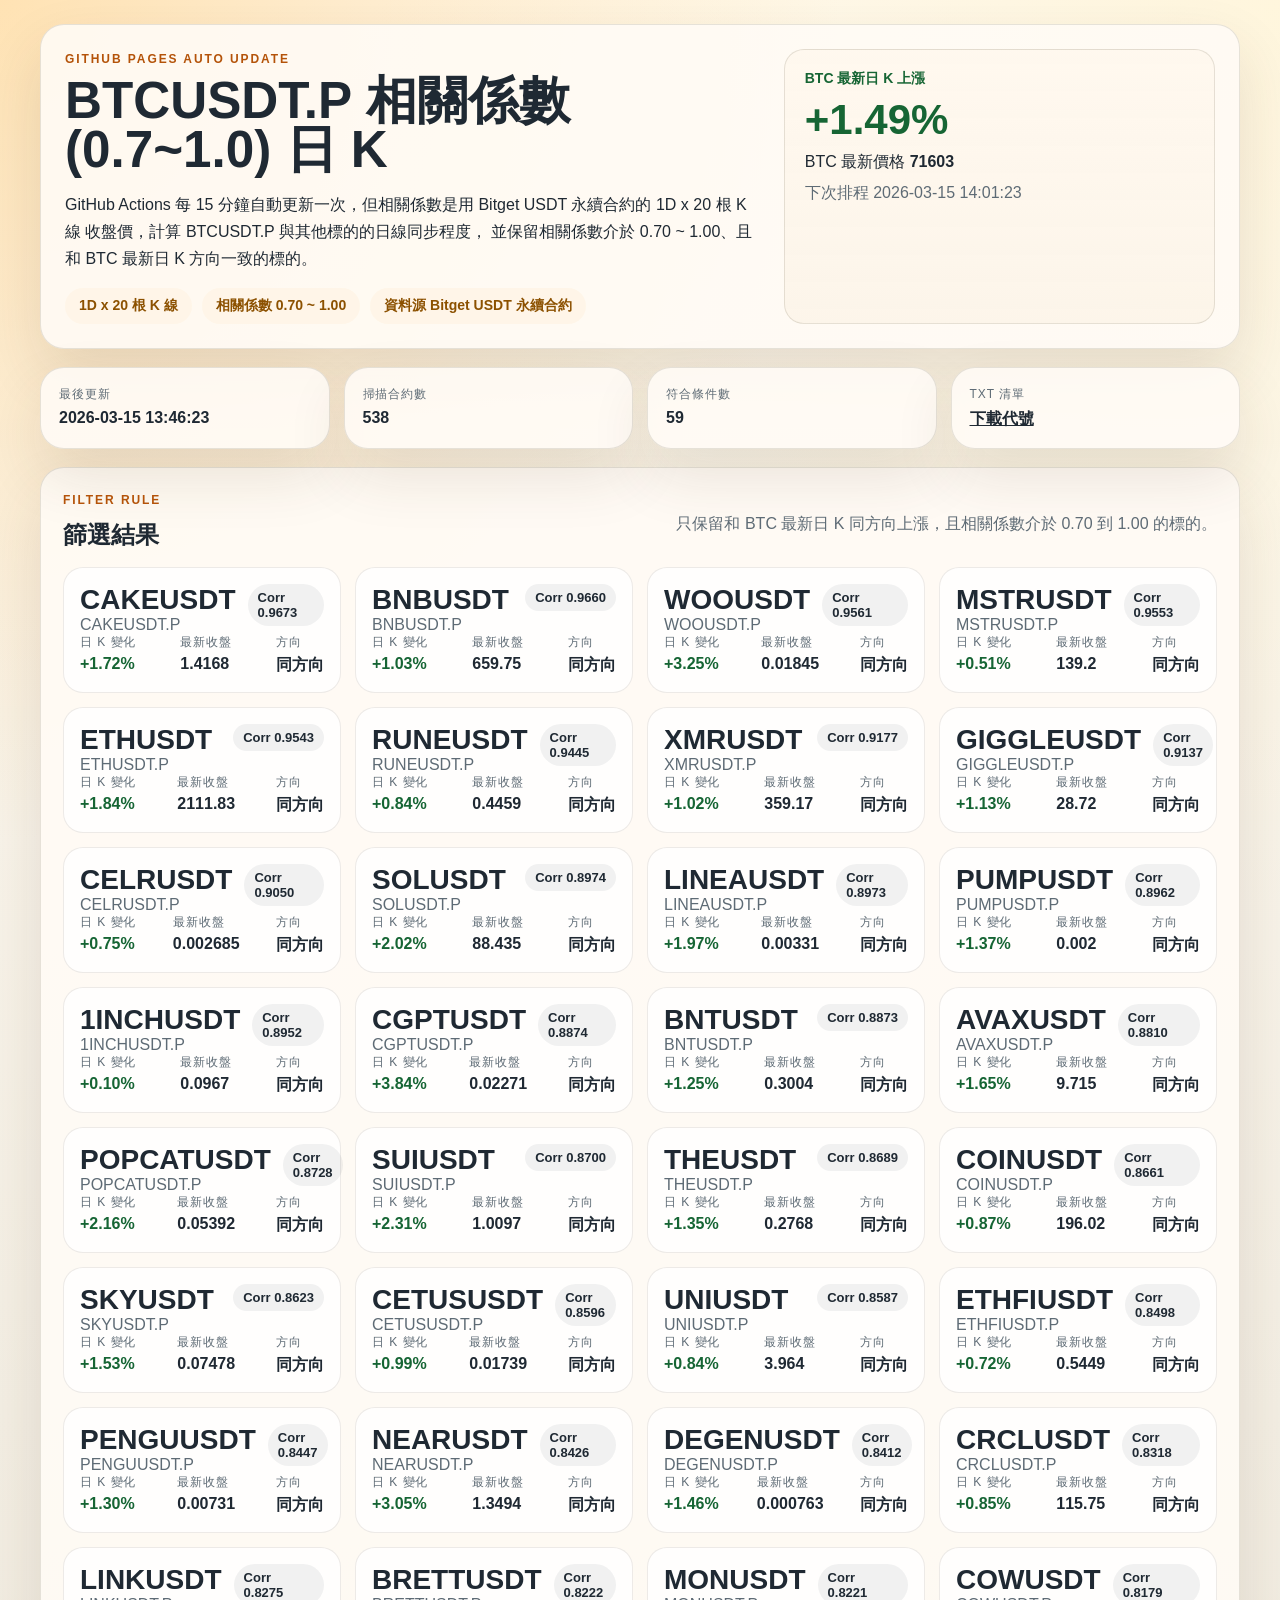
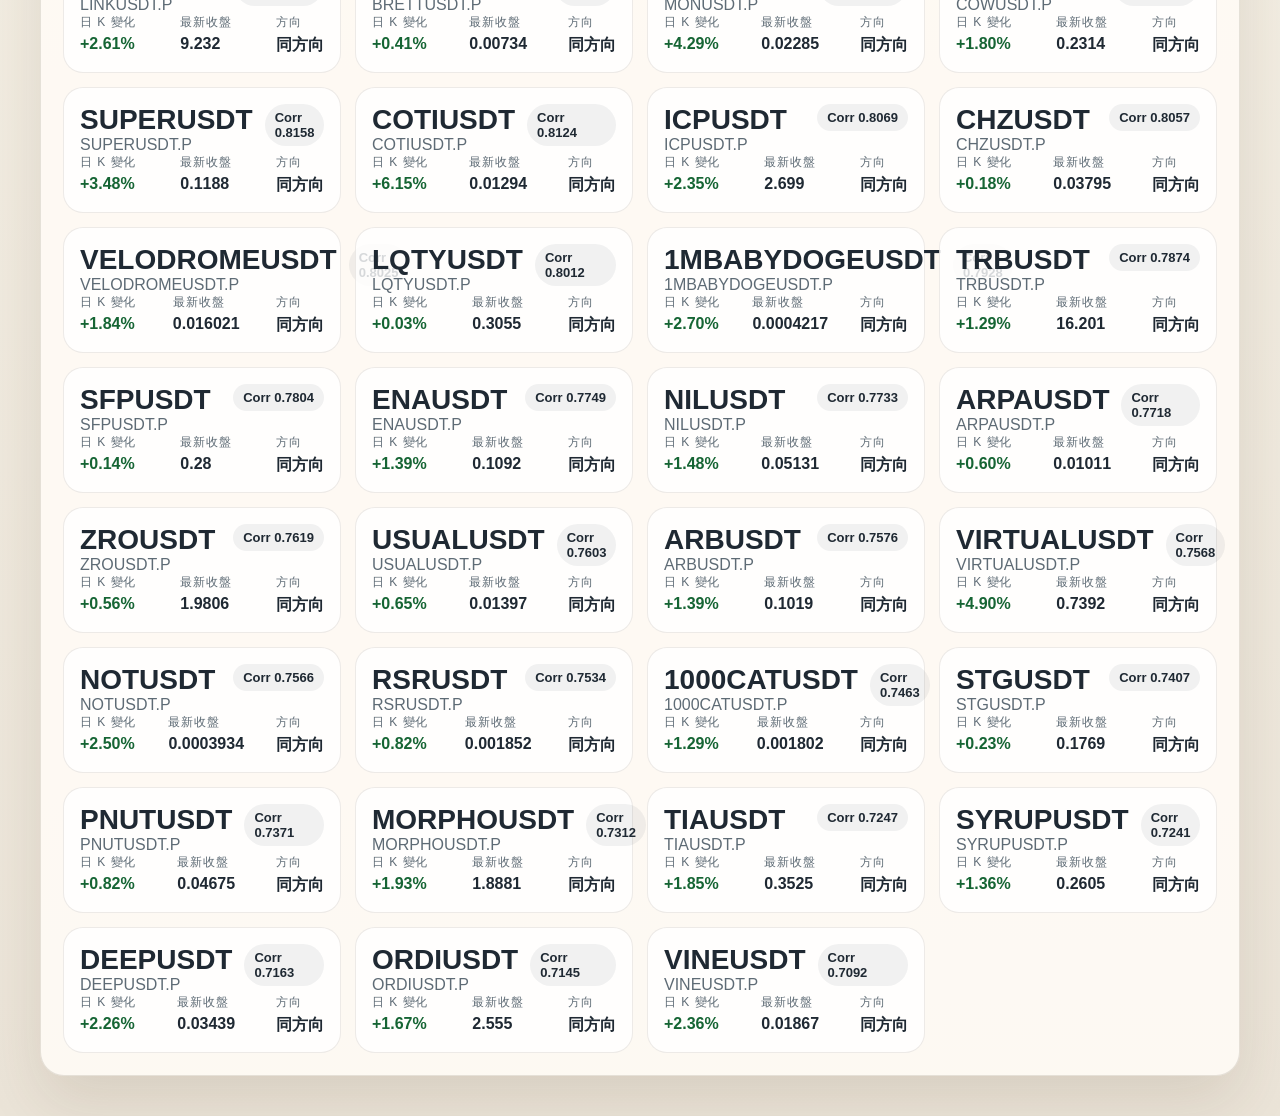
==== commit 1ea98b84: "Update BTC correlation dashboard" ====
--- a/docs/index.html
+++ b/docs/index.html
@@ -164,16 +164,16 @@
       </div>
       <div class="spotlight">
         <div class="dir trend-up">BTC 最新日 K 上漲</div>
-        <div class="price trend-up">+0.50%</div>
-        <div>BTC 最新價格 <strong>70906.8</strong></div>
-        <div style="margin-top: 10px; color: var(--muted);">下次排程 2026-03-15 09:43:54</div>
+        <div class="price trend-up">+1.49%</div>
+        <div>BTC 最新價格 <strong>71603</strong></div>
+        <div style="margin-top: 10px; color: var(--muted);">下次排程 2026-03-15 14:01:23</div>
       </div>
     </section>
 
     <section class="strip">
-      <div><span class="label">最後更新</span><strong>2026-03-15 09:28:54</strong></div>
+      <div><span class="label">最後更新</span><strong>2026-03-15 13:46:23</strong></div>
       <div><span class="label">掃描合約數</span><strong>538</strong></div>
-      <div><span class="label">符合條件數</span><strong>37</strong></div>
+      <div><span class="label">符合條件數</span><strong>59</strong></div>
       <div><span class="label">TXT 清單</span><a class="download" href="hot_symbols.txt">下載代號</a></div>
     </section>
 
@@ -193,16 +193,16 @@
                   <h3>CAKEUSDT</h3>
                   <div class="sub">CAKEUSDT.P</div>
                 </div>
-                <span class="corr">Corr 0.9662</span>
-              </div>
-              <div class="metrics">
-                <div class="metric">
-                  <span class="label">日 K 變化</span>
-                  <strong class="trend-up">+0.65%</strong>
-                </div>
-                <div class="metric">
-                  <span class="label">最新收盤</span>
-                  <strong>1.402</strong>
+                <span class="corr">Corr 0.9673</span>
+              </div>
+              <div class="metrics">
+                <div class="metric">
+                  <span class="label">日 K 變化</span>
+                  <strong class="trend-up">+1.72%</strong>
+                </div>
+                <div class="metric">
+                  <span class="label">最新收盤</span>
+                  <strong>1.4168</strong>
                 </div>
                 <div class="metric">
                   <span class="label">方向</span>
@@ -218,16 +218,41 @@
                   <h3>BNBUSDT</h3>
                   <div class="sub">BNBUSDT.P</div>
                 </div>
-                <span class="corr">Corr 0.9648</span>
-              </div>
-              <div class="metrics">
-                <div class="metric">
-                  <span class="label">日 K 變化</span>
-                  <strong class="trend-up">+0.21%</strong>
-                </div>
-                <div class="metric">
-                  <span class="label">最新收盤</span>
-                  <strong>654.38</strong>
+                <span class="corr">Corr 0.9660</span>
+              </div>
+              <div class="metrics">
+                <div class="metric">
+                  <span class="label">日 K 變化</span>
+                  <strong class="trend-up">+1.03%</strong>
+                </div>
+                <div class="metric">
+                  <span class="label">最新收盤</span>
+                  <strong>659.75</strong>
+                </div>
+                <div class="metric">
+                  <span class="label">方向</span>
+                  <strong>同方向</strong>
+                </div>
+              </div>
+            </article>
+            
+
+            <article class="result-card">
+              <div class="result-top">
+                <div>
+                  <h3>WOOUSDT</h3>
+                  <div class="sub">WOOUSDT.P</div>
+                </div>
+                <span class="corr">Corr 0.9561</span>
+              </div>
+              <div class="metrics">
+                <div class="metric">
+                  <span class="label">日 K 變化</span>
+                  <strong class="trend-up">+3.25%</strong>
+                </div>
+                <div class="metric">
+                  <span class="label">最新收盤</span>
+                  <strong>0.01845</strong>
                 </div>
                 <div class="metric">
                   <span class="label">方向</span>
@@ -243,41 +268,16 @@
                   <h3>MSTRUSDT</h3>
                   <div class="sub">MSTRUSDT.P</div>
                 </div>
-                <span class="corr">Corr 0.9585</span>
-              </div>
-              <div class="metrics">
-                <div class="metric">
-                  <span class="label">日 K 變化</span>
-                  <strong class="trend-up">+0.14%</strong>
-                </div>
-                <div class="metric">
-                  <span class="label">最新收盤</span>
-                  <strong>138.7</strong>
-                </div>
-                <div class="metric">
-                  <span class="label">方向</span>
-                  <strong>同方向</strong>
-                </div>
-              </div>
-            </article>
-            
-
-            <article class="result-card">
-              <div class="result-top">
-                <div>
-                  <h3>WOOUSDT</h3>
-                  <div class="sub">WOOUSDT.P</div>
-                </div>
-                <span class="corr">Corr 0.9549</span>
-              </div>
-              <div class="metrics">
-                <div class="metric">
-                  <span class="label">日 K 變化</span>
-                  <strong class="trend-up">+1.68%</strong>
-                </div>
-                <div class="metric">
-                  <span class="label">最新收盤</span>
-                  <strong>0.01817</strong>
+                <span class="corr">Corr 0.9553</span>
+              </div>
+              <div class="metrics">
+                <div class="metric">
+                  <span class="label">日 K 變化</span>
+                  <strong class="trend-up">+0.51%</strong>
+                </div>
+                <div class="metric">
+                  <span class="label">最新收盤</span>
+                  <strong>139.2</strong>
                 </div>
                 <div class="metric">
                   <span class="label">方向</span>
@@ -293,16 +293,166 @@
                   <h3>ETHUSDT</h3>
                   <div class="sub">ETHUSDT.P</div>
                 </div>
-                <span class="corr">Corr 0.9529</span>
-              </div>
-              <div class="metrics">
-                <div class="metric">
-                  <span class="label">日 K 變化</span>
-                  <strong class="trend-up">+0.59%</strong>
-                </div>
-                <div class="metric">
-                  <span class="label">最新收盤</span>
-                  <strong>2085.94</strong>
+                <span class="corr">Corr 0.9543</span>
+              </div>
+              <div class="metrics">
+                <div class="metric">
+                  <span class="label">日 K 變化</span>
+                  <strong class="trend-up">+1.84%</strong>
+                </div>
+                <div class="metric">
+                  <span class="label">最新收盤</span>
+                  <strong>2111.83</strong>
+                </div>
+                <div class="metric">
+                  <span class="label">方向</span>
+                  <strong>同方向</strong>
+                </div>
+              </div>
+            </article>
+            
+
+            <article class="result-card">
+              <div class="result-top">
+                <div>
+                  <h3>RUNEUSDT</h3>
+                  <div class="sub">RUNEUSDT.P</div>
+                </div>
+                <span class="corr">Corr 0.9445</span>
+              </div>
+              <div class="metrics">
+                <div class="metric">
+                  <span class="label">日 K 變化</span>
+                  <strong class="trend-up">+0.84%</strong>
+                </div>
+                <div class="metric">
+                  <span class="label">最新收盤</span>
+                  <strong>0.4459</strong>
+                </div>
+                <div class="metric">
+                  <span class="label">方向</span>
+                  <strong>同方向</strong>
+                </div>
+              </div>
+            </article>
+            
+
+            <article class="result-card">
+              <div class="result-top">
+                <div>
+                  <h3>XMRUSDT</h3>
+                  <div class="sub">XMRUSDT.P</div>
+                </div>
+                <span class="corr">Corr 0.9177</span>
+              </div>
+              <div class="metrics">
+                <div class="metric">
+                  <span class="label">日 K 變化</span>
+                  <strong class="trend-up">+1.02%</strong>
+                </div>
+                <div class="metric">
+                  <span class="label">最新收盤</span>
+                  <strong>359.17</strong>
+                </div>
+                <div class="metric">
+                  <span class="label">方向</span>
+                  <strong>同方向</strong>
+                </div>
+              </div>
+            </article>
+            
+
+            <article class="result-card">
+              <div class="result-top">
+                <div>
+                  <h3>GIGGLEUSDT</h3>
+                  <div class="sub">GIGGLEUSDT.P</div>
+                </div>
+                <span class="corr">Corr 0.9137</span>
+              </div>
+              <div class="metrics">
+                <div class="metric">
+                  <span class="label">日 K 變化</span>
+                  <strong class="trend-up">+1.13%</strong>
+                </div>
+                <div class="metric">
+                  <span class="label">最新收盤</span>
+                  <strong>28.72</strong>
+                </div>
+                <div class="metric">
+                  <span class="label">方向</span>
+                  <strong>同方向</strong>
+                </div>
+              </div>
+            </article>
+            
+
+            <article class="result-card">
+              <div class="result-top">
+                <div>
+                  <h3>CELRUSDT</h3>
+                  <div class="sub">CELRUSDT.P</div>
+                </div>
+                <span class="corr">Corr 0.9050</span>
+              </div>
+              <div class="metrics">
+                <div class="metric">
+                  <span class="label">日 K 變化</span>
+                  <strong class="trend-up">+0.75%</strong>
+                </div>
+                <div class="metric">
+                  <span class="label">最新收盤</span>
+                  <strong>0.002685</strong>
+                </div>
+                <div class="metric">
+                  <span class="label">方向</span>
+                  <strong>同方向</strong>
+                </div>
+              </div>
+            </article>
+            
+
+            <article class="result-card">
+              <div class="result-top">
+                <div>
+                  <h3>SOLUSDT</h3>
+                  <div class="sub">SOLUSDT.P</div>
+                </div>
+                <span class="corr">Corr 0.8974</span>
+              </div>
+              <div class="metrics">
+                <div class="metric">
+                  <span class="label">日 K 變化</span>
+                  <strong class="trend-up">+2.02%</strong>
+                </div>
+                <div class="metric">
+                  <span class="label">最新收盤</span>
+                  <strong>88.435</strong>
+                </div>
+                <div class="metric">
+                  <span class="label">方向</span>
+                  <strong>同方向</strong>
+                </div>
+              </div>
+            </article>
+            
+
+            <article class="result-card">
+              <div class="result-top">
+                <div>
+                  <h3>LINEAUSDT</h3>
+                  <div class="sub">LINEAUSDT.P</div>
+                </div>
+                <span class="corr">Corr 0.8973</span>
+              </div>
+              <div class="metrics">
+                <div class="metric">
+                  <span class="label">日 K 變化</span>
+                  <strong class="trend-up">+1.97%</strong>
+                </div>
+                <div class="metric">
+                  <span class="label">最新收盤</span>
+                  <strong>0.00331</strong>
                 </div>
                 <div class="metric">
                   <span class="label">方向</span>
@@ -318,41 +468,66 @@
                   <h3>PUMPUSDT</h3>
                   <div class="sub">PUMPUSDT.P</div>
                 </div>
-                <span class="corr">Corr 0.9006</span>
-              </div>
-              <div class="metrics">
-                <div class="metric">
-                  <span class="label">日 K 變化</span>
-                  <strong class="trend-up">+0.96%</strong>
-                </div>
-                <div class="metric">
-                  <span class="label">最新收盤</span>
-                  <strong>0.001992</strong>
-                </div>
-                <div class="metric">
-                  <span class="label">方向</span>
-                  <strong>同方向</strong>
-                </div>
-              </div>
-            </article>
-            
-
-            <article class="result-card">
-              <div class="result-top">
-                <div>
-                  <h3>SOLUSDT</h3>
-                  <div class="sub">SOLUSDT.P</div>
-                </div>
-                <span class="corr">Corr 0.8966</span>
-              </div>
-              <div class="metrics">
-                <div class="metric">
-                  <span class="label">日 K 變化</span>
-                  <strong class="trend-up">+1.25%</strong>
-                </div>
-                <div class="metric">
-                  <span class="label">最新收盤</span>
-                  <strong>87.767</strong>
+                <span class="corr">Corr 0.8962</span>
+              </div>
+              <div class="metrics">
+                <div class="metric">
+                  <span class="label">日 K 變化</span>
+                  <strong class="trend-up">+1.37%</strong>
+                </div>
+                <div class="metric">
+                  <span class="label">最新收盤</span>
+                  <strong>0.002</strong>
+                </div>
+                <div class="metric">
+                  <span class="label">方向</span>
+                  <strong>同方向</strong>
+                </div>
+              </div>
+            </article>
+            
+
+            <article class="result-card">
+              <div class="result-top">
+                <div>
+                  <h3>1INCHUSDT</h3>
+                  <div class="sub">1INCHUSDT.P</div>
+                </div>
+                <span class="corr">Corr 0.8952</span>
+              </div>
+              <div class="metrics">
+                <div class="metric">
+                  <span class="label">日 K 變化</span>
+                  <strong class="trend-up">+0.10%</strong>
+                </div>
+                <div class="metric">
+                  <span class="label">最新收盤</span>
+                  <strong>0.0967</strong>
+                </div>
+                <div class="metric">
+                  <span class="label">方向</span>
+                  <strong>同方向</strong>
+                </div>
+              </div>
+            </article>
+            
+
+            <article class="result-card">
+              <div class="result-top">
+                <div>
+                  <h3>CGPTUSDT</h3>
+                  <div class="sub">CGPTUSDT.P</div>
+                </div>
+                <span class="corr">Corr 0.8874</span>
+              </div>
+              <div class="metrics">
+                <div class="metric">
+                  <span class="label">日 K 變化</span>
+                  <strong class="trend-up">+3.84%</strong>
+                </div>
+                <div class="metric">
+                  <span class="label">最新收盤</span>
+                  <strong>0.02271</strong>
                 </div>
                 <div class="metric">
                   <span class="label">方向</span>
@@ -368,41 +543,16 @@
                   <h3>BNTUSDT</h3>
                   <div class="sub">BNTUSDT.P</div>
                 </div>
-                <span class="corr">Corr 0.8842</span>
-              </div>
-              <div class="metrics">
-                <div class="metric">
-                  <span class="label">日 K 變化</span>
-                  <strong class="trend-up">+0.71%</strong>
-                </div>
-                <div class="metric">
-                  <span class="label">最新收盤</span>
-                  <strong>0.2988</strong>
-                </div>
-                <div class="metric">
-                  <span class="label">方向</span>
-                  <strong>同方向</strong>
-                </div>
-              </div>
-            </article>
-            
-
-            <article class="result-card">
-              <div class="result-top">
-                <div>
-                  <h3>CGPTUSDT</h3>
-                  <div class="sub">CGPTUSDT.P</div>
-                </div>
-                <span class="corr">Corr 0.8823</span>
-              </div>
-              <div class="metrics">
-                <div class="metric">
-                  <span class="label">日 K 變化</span>
-                  <strong class="trend-up">+0.78%</strong>
-                </div>
-                <div class="metric">
-                  <span class="label">最新收盤</span>
-                  <strong>0.02204</strong>
+                <span class="corr">Corr 0.8873</span>
+              </div>
+              <div class="metrics">
+                <div class="metric">
+                  <span class="label">日 K 變化</span>
+                  <strong class="trend-up">+1.25%</strong>
+                </div>
+                <div class="metric">
+                  <span class="label">最新收盤</span>
+                  <strong>0.3004</strong>
                 </div>
                 <div class="metric">
                   <span class="label">方向</span>
@@ -418,16 +568,91 @@
                   <h3>AVAXUSDT</h3>
                   <div class="sub">AVAXUSDT.P</div>
                 </div>
-                <span class="corr">Corr 0.8783</span>
-              </div>
-              <div class="metrics">
-                <div class="metric">
-                  <span class="label">日 K 變化</span>
-                  <strong class="trend-up">+1.25%</strong>
-                </div>
-                <div class="metric">
-                  <span class="label">最新收盤</span>
-                  <strong>9.676</strong>
+                <span class="corr">Corr 0.8810</span>
+              </div>
+              <div class="metrics">
+                <div class="metric">
+                  <span class="label">日 K 變化</span>
+                  <strong class="trend-up">+1.65%</strong>
+                </div>
+                <div class="metric">
+                  <span class="label">最新收盤</span>
+                  <strong>9.715</strong>
+                </div>
+                <div class="metric">
+                  <span class="label">方向</span>
+                  <strong>同方向</strong>
+                </div>
+              </div>
+            </article>
+            
+
+            <article class="result-card">
+              <div class="result-top">
+                <div>
+                  <h3>POPCATUSDT</h3>
+                  <div class="sub">POPCATUSDT.P</div>
+                </div>
+                <span class="corr">Corr 0.8728</span>
+              </div>
+              <div class="metrics">
+                <div class="metric">
+                  <span class="label">日 K 變化</span>
+                  <strong class="trend-up">+2.16%</strong>
+                </div>
+                <div class="metric">
+                  <span class="label">最新收盤</span>
+                  <strong>0.05392</strong>
+                </div>
+                <div class="metric">
+                  <span class="label">方向</span>
+                  <strong>同方向</strong>
+                </div>
+              </div>
+            </article>
+            
+
+            <article class="result-card">
+              <div class="result-top">
+                <div>
+                  <h3>SUIUSDT</h3>
+                  <div class="sub">SUIUSDT.P</div>
+                </div>
+                <span class="corr">Corr 0.8700</span>
+              </div>
+              <div class="metrics">
+                <div class="metric">
+                  <span class="label">日 K 變化</span>
+                  <strong class="trend-up">+2.31%</strong>
+                </div>
+                <div class="metric">
+                  <span class="label">最新收盤</span>
+                  <strong>1.0097</strong>
+                </div>
+                <div class="metric">
+                  <span class="label">方向</span>
+                  <strong>同方向</strong>
+                </div>
+              </div>
+            </article>
+            
+
+            <article class="result-card">
+              <div class="result-top">
+                <div>
+                  <h3>THEUSDT</h3>
+                  <div class="sub">THEUSDT.P</div>
+                </div>
+                <span class="corr">Corr 0.8689</span>
+              </div>
+              <div class="metrics">
+                <div class="metric">
+                  <span class="label">日 K 變化</span>
+                  <strong class="trend-up">+1.35%</strong>
+                </div>
+                <div class="metric">
+                  <span class="label">最新收盤</span>
+                  <strong>0.2768</strong>
                 </div>
                 <div class="metric">
                   <span class="label">方向</span>
@@ -443,66 +668,91 @@
                   <h3>COINUSDT</h3>
                   <div class="sub">COINUSDT.P</div>
                 </div>
-                <span class="corr">Corr 0.8692</span>
-              </div>
-              <div class="metrics">
-                <div class="metric">
-                  <span class="label">日 K 變化</span>
-                  <strong class="trend-up">+0.34%</strong>
-                </div>
-                <div class="metric">
-                  <span class="label">最新收盤</span>
-                  <strong>195</strong>
-                </div>
-                <div class="metric">
-                  <span class="label">方向</span>
-                  <strong>同方向</strong>
-                </div>
-              </div>
-            </article>
-            
-
-            <article class="result-card">
-              <div class="result-top">
-                <div>
-                  <h3>THEUSDT</h3>
-                  <div class="sub">THEUSDT.P</div>
-                </div>
-                <span class="corr">Corr 0.8649</span>
-              </div>
-              <div class="metrics">
-                <div class="metric">
-                  <span class="label">日 K 變化</span>
-                  <strong class="trend-up">+0.66%</strong>
-                </div>
-                <div class="metric">
-                  <span class="label">最新收盤</span>
-                  <strong>0.2749</strong>
-                </div>
-                <div class="metric">
-                  <span class="label">方向</span>
-                  <strong>同方向</strong>
-                </div>
-              </div>
-            </article>
-            
-
-            <article class="result-card">
-              <div class="result-top">
-                <div>
-                  <h3>SUIUSDT</h3>
-                  <div class="sub">SUIUSDT.P</div>
-                </div>
-                <span class="corr">Corr 0.8629</span>
-              </div>
-              <div class="metrics">
-                <div class="metric">
-                  <span class="label">日 K 變化</span>
-                  <strong class="trend-up">+1.70%</strong>
-                </div>
-                <div class="metric">
-                  <span class="label">最新收盤</span>
-                  <strong>1.0037</strong>
+                <span class="corr">Corr 0.8661</span>
+              </div>
+              <div class="metrics">
+                <div class="metric">
+                  <span class="label">日 K 變化</span>
+                  <strong class="trend-up">+0.87%</strong>
+                </div>
+                <div class="metric">
+                  <span class="label">最新收盤</span>
+                  <strong>196.02</strong>
+                </div>
+                <div class="metric">
+                  <span class="label">方向</span>
+                  <strong>同方向</strong>
+                </div>
+              </div>
+            </article>
+            
+
+            <article class="result-card">
+              <div class="result-top">
+                <div>
+                  <h3>SKYUSDT</h3>
+                  <div class="sub">SKYUSDT.P</div>
+                </div>
+                <span class="corr">Corr 0.8623</span>
+              </div>
+              <div class="metrics">
+                <div class="metric">
+                  <span class="label">日 K 變化</span>
+                  <strong class="trend-up">+1.53%</strong>
+                </div>
+                <div class="metric">
+                  <span class="label">最新收盤</span>
+                  <strong>0.07478</strong>
+                </div>
+                <div class="metric">
+                  <span class="label">方向</span>
+                  <strong>同方向</strong>
+                </div>
+              </div>
+            </article>
+            
+
+            <article class="result-card">
+              <div class="result-top">
+                <div>
+                  <h3>CETUSUSDT</h3>
+                  <div class="sub">CETUSUSDT.P</div>
+                </div>
+                <span class="corr">Corr 0.8596</span>
+              </div>
+              <div class="metrics">
+                <div class="metric">
+                  <span class="label">日 K 變化</span>
+                  <strong class="trend-up">+0.99%</strong>
+                </div>
+                <div class="metric">
+                  <span class="label">最新收盤</span>
+                  <strong>0.01739</strong>
+                </div>
+                <div class="metric">
+                  <span class="label">方向</span>
+                  <strong>同方向</strong>
+                </div>
+              </div>
+            </article>
+            
+
+            <article class="result-card">
+              <div class="result-top">
+                <div>
+                  <h3>UNIUSDT</h3>
+                  <div class="sub">UNIUSDT.P</div>
+                </div>
+                <span class="corr">Corr 0.8587</span>
+              </div>
+              <div class="metrics">
+                <div class="metric">
+                  <span class="label">日 K 變化</span>
+                  <strong class="trend-up">+0.84%</strong>
+                </div>
+                <div class="metric">
+                  <span class="label">最新收盤</span>
+                  <strong>3.964</strong>
                 </div>
                 <div class="metric">
                   <span class="label">方向</span>
@@ -518,16 +768,16 @@
                   <h3>ETHFIUSDT</h3>
                   <div class="sub">ETHFIUSDT.P</div>
                 </div>
-                <span class="corr">Corr 0.8528</span>
-              </div>
-              <div class="metrics">
-                <div class="metric">
-                  <span class="label">日 K 變化</span>
-                  <strong class="trend-up">+0.02%</strong>
-                </div>
-                <div class="metric">
-                  <span class="label">最新收盤</span>
-                  <strong>0.5411</strong>
+                <span class="corr">Corr 0.8498</span>
+              </div>
+              <div class="metrics">
+                <div class="metric">
+                  <span class="label">日 K 變化</span>
+                  <strong class="trend-up">+0.72%</strong>
+                </div>
+                <div class="metric">
+                  <span class="label">最新收盤</span>
+                  <strong>0.5449</strong>
                 </div>
                 <div class="metric">
                   <span class="label">方向</span>
@@ -543,16 +793,16 @@
                   <h3>PENGUUSDT</h3>
                   <div class="sub">PENGUUSDT.P</div>
                 </div>
-                <span class="corr">Corr 0.8416</span>
-              </div>
-              <div class="metrics">
-                <div class="metric">
-                  <span class="label">日 K 變化</span>
-                  <strong class="trend-up">+0.65%</strong>
-                </div>
-                <div class="metric">
-                  <span class="label">最新收盤</span>
-                  <strong>0.007263</strong>
+                <span class="corr">Corr 0.8447</span>
+              </div>
+              <div class="metrics">
+                <div class="metric">
+                  <span class="label">日 K 變化</span>
+                  <strong class="trend-up">+1.30%</strong>
+                </div>
+                <div class="metric">
+                  <span class="label">最新收盤</span>
+                  <strong>0.00731</strong>
                 </div>
                 <div class="metric">
                   <span class="label">方向</span>
@@ -568,16 +818,41 @@
                   <h3>NEARUSDT</h3>
                   <div class="sub">NEARUSDT.P</div>
                 </div>
-                <span class="corr">Corr 0.8388</span>
-              </div>
-              <div class="metrics">
-                <div class="metric">
-                  <span class="label">日 K 變化</span>
-                  <strong class="trend-up">+1.11%</strong>
-                </div>
-                <div class="metric">
-                  <span class="label">最新收盤</span>
-                  <strong>1.3239</strong>
+                <span class="corr">Corr 0.8426</span>
+              </div>
+              <div class="metrics">
+                <div class="metric">
+                  <span class="label">日 K 變化</span>
+                  <strong class="trend-up">+3.05%</strong>
+                </div>
+                <div class="metric">
+                  <span class="label">最新收盤</span>
+                  <strong>1.3494</strong>
+                </div>
+                <div class="metric">
+                  <span class="label">方向</span>
+                  <strong>同方向</strong>
+                </div>
+              </div>
+            </article>
+            
+
+            <article class="result-card">
+              <div class="result-top">
+                <div>
+                  <h3>DEGENUSDT</h3>
+                  <div class="sub">DEGENUSDT.P</div>
+                </div>
+                <span class="corr">Corr 0.8412</span>
+              </div>
+              <div class="metrics">
+                <div class="metric">
+                  <span class="label">日 K 變化</span>
+                  <strong class="trend-up">+1.46%</strong>
+                </div>
+                <div class="metric">
+                  <span class="label">最新收盤</span>
+                  <strong>0.000763</strong>
                 </div>
                 <div class="metric">
                   <span class="label">方向</span>
@@ -593,16 +868,66 @@
                   <h3>CRCLUSDT</h3>
                   <div class="sub">CRCLUSDT.P</div>
                 </div>
-                <span class="corr">Corr 0.8287</span>
-              </div>
-              <div class="metrics">
-                <div class="metric">
-                  <span class="label">日 K 變化</span>
-                  <strong class="trend-up">+0.24%</strong>
-                </div>
-                <div class="metric">
-                  <span class="label">最新收盤</span>
-                  <strong>115.04</strong>
+                <span class="corr">Corr 0.8318</span>
+              </div>
+              <div class="metrics">
+                <div class="metric">
+                  <span class="label">日 K 變化</span>
+                  <strong class="trend-up">+0.85%</strong>
+                </div>
+                <div class="metric">
+                  <span class="label">最新收盤</span>
+                  <strong>115.75</strong>
+                </div>
+                <div class="metric">
+                  <span class="label">方向</span>
+                  <strong>同方向</strong>
+                </div>
+              </div>
+            </article>
+            
+
+            <article class="result-card">
+              <div class="result-top">
+                <div>
+                  <h3>LINKUSDT</h3>
+                  <div class="sub">LINKUSDT.P</div>
+                </div>
+                <span class="corr">Corr 0.8275</span>
+              </div>
+              <div class="metrics">
+                <div class="metric">
+                  <span class="label">日 K 變化</span>
+                  <strong class="trend-up">+2.61%</strong>
+                </div>
+                <div class="metric">
+                  <span class="label">最新收盤</span>
+                  <strong>9.232</strong>
+                </div>
+                <div class="metric">
+                  <span class="label">方向</span>
+                  <strong>同方向</strong>
+                </div>
+              </div>
+            </article>
+            
+
+            <article class="result-card">
+              <div class="result-top">
+                <div>
+                  <h3>BRETTUSDT</h3>
+                  <div class="sub">BRETTUSDT.P</div>
+                </div>
+                <span class="corr">Corr 0.8222</span>
+              </div>
+              <div class="metrics">
+                <div class="metric">
+                  <span class="label">日 K 變化</span>
+                  <strong class="trend-up">+0.41%</strong>
+                </div>
+                <div class="metric">
+                  <span class="label">最新收盤</span>
+                  <strong>0.00734</strong>
                 </div>
                 <div class="metric">
                   <span class="label">方向</span>
@@ -623,36 +948,11 @@
               <div class="metrics">
                 <div class="metric">
                   <span class="label">日 K 變化</span>
-                  <strong class="trend-up">+0.96%</strong>
-                </div>
-                <div class="metric">
-                  <span class="label">最新收盤</span>
-                  <strong>0.02212</strong>
-                </div>
-                <div class="metric">
-                  <span class="label">方向</span>
-                  <strong>同方向</strong>
-                </div>
-              </div>
-            </article>
-            
-
-            <article class="result-card">
-              <div class="result-top">
-                <div>
-                  <h3>LINKUSDT</h3>
-                  <div class="sub">LINKUSDT.P</div>
-                </div>
-                <span class="corr">Corr 0.8217</span>
-              </div>
-              <div class="metrics">
-                <div class="metric">
-                  <span class="label">日 K 變化</span>
-                  <strong class="trend-up">+1.41%</strong>
-                </div>
-                <div class="metric">
-                  <span class="label">最新收盤</span>
-                  <strong>9.124</strong>
+                  <strong class="trend-up">+4.29%</strong>
+                </div>
+                <div class="metric">
+                  <span class="label">最新收盤</span>
+                  <strong>0.02285</strong>
                 </div>
                 <div class="metric">
                   <span class="label">方向</span>
@@ -668,16 +968,41 @@
                   <h3>COWUSDT</h3>
                   <div class="sub">COWUSDT.P</div>
                 </div>
-                <span class="corr">Corr 0.8118</span>
-              </div>
-              <div class="metrics">
-                <div class="metric">
-                  <span class="label">日 K 變化</span>
-                  <strong class="trend-up">+0.04%</strong>
-                </div>
-                <div class="metric">
-                  <span class="label">最新收盤</span>
-                  <strong>0.2274</strong>
+                <span class="corr">Corr 0.8179</span>
+              </div>
+              <div class="metrics">
+                <div class="metric">
+                  <span class="label">日 K 變化</span>
+                  <strong class="trend-up">+1.80%</strong>
+                </div>
+                <div class="metric">
+                  <span class="label">最新收盤</span>
+                  <strong>0.2314</strong>
+                </div>
+                <div class="metric">
+                  <span class="label">方向</span>
+                  <strong>同方向</strong>
+                </div>
+              </div>
+            </article>
+            
+
+            <article class="result-card">
+              <div class="result-top">
+                <div>
+                  <h3>SUPERUSDT</h3>
+                  <div class="sub">SUPERUSDT.P</div>
+                </div>
+                <span class="corr">Corr 0.8158</span>
+              </div>
+              <div class="metrics">
+                <div class="metric">
+                  <span class="label">日 K 變化</span>
+                  <strong class="trend-up">+3.48%</strong>
+                </div>
+                <div class="metric">
+                  <span class="label">最新收盤</span>
+                  <strong>0.1188</strong>
                 </div>
                 <div class="metric">
                   <span class="label">方向</span>
@@ -693,16 +1018,41 @@
                   <h3>COTIUSDT</h3>
                   <div class="sub">COTIUSDT.P</div>
                 </div>
-                <span class="corr">Corr 0.8108</span>
-              </div>
-              <div class="metrics">
-                <div class="metric">
-                  <span class="label">日 K 變化</span>
-                  <strong class="trend-up">+4.10%</strong>
-                </div>
-                <div class="metric">
-                  <span class="label">最新收盤</span>
-                  <strong>0.01269</strong>
+                <span class="corr">Corr 0.8124</span>
+              </div>
+              <div class="metrics">
+                <div class="metric">
+                  <span class="label">日 K 變化</span>
+                  <strong class="trend-up">+6.15%</strong>
+                </div>
+                <div class="metric">
+                  <span class="label">最新收盤</span>
+                  <strong>0.01294</strong>
+                </div>
+                <div class="metric">
+                  <span class="label">方向</span>
+                  <strong>同方向</strong>
+                </div>
+              </div>
+            </article>
+            
+
+            <article class="result-card">
+              <div class="result-top">
+                <div>
+                  <h3>ICPUSDT</h3>
+                  <div class="sub">ICPUSDT.P</div>
+                </div>
+                <span class="corr">Corr 0.8069</span>
+              </div>
+              <div class="metrics">
+                <div class="metric">
+                  <span class="label">日 K 變化</span>
+                  <strong class="trend-up">+2.35%</strong>
+                </div>
+                <div class="metric">
+                  <span class="label">最新收盤</span>
+                  <strong>2.699</strong>
                 </div>
                 <div class="metric">
                   <span class="label">方向</span>
@@ -718,66 +1068,16 @@
                   <h3>CHZUSDT</h3>
                   <div class="sub">CHZUSDT.P</div>
                 </div>
-                <span class="corr">Corr 0.8051</span>
-              </div>
-              <div class="metrics">
-                <div class="metric">
-                  <span class="label">日 K 變化</span>
-                  <strong class="trend-up">+0.34%</strong>
-                </div>
-                <div class="metric">
-                  <span class="label">最新收盤</span>
-                  <strong>0.03801</strong>
-                </div>
-                <div class="metric">
-                  <span class="label">方向</span>
-                  <strong>同方向</strong>
-                </div>
-              </div>
-            </article>
-            
-
-            <article class="result-card">
-              <div class="result-top">
-                <div>
-                  <h3>SUPERUSDT</h3>
-                  <div class="sub">SUPERUSDT.P</div>
-                </div>
-                <span class="corr">Corr 0.8026</span>
-              </div>
-              <div class="metrics">
-                <div class="metric">
-                  <span class="label">日 K 變化</span>
-                  <strong class="trend-up">+1.22%</strong>
-                </div>
-                <div class="metric">
-                  <span class="label">最新收盤</span>
-                  <strong>0.1162</strong>
-                </div>
-                <div class="metric">
-                  <span class="label">方向</span>
-                  <strong>同方向</strong>
-                </div>
-              </div>
-            </article>
-            
-
-            <article class="result-card">
-              <div class="result-top">
-                <div>
-                  <h3>ICPUSDT</h3>
-                  <div class="sub">ICPUSDT.P</div>
-                </div>
-                <span class="corr">Corr 0.8000</span>
-              </div>
-              <div class="metrics">
-                <div class="metric">
-                  <span class="label">日 K 變化</span>
-                  <strong class="trend-up">+1.25%</strong>
-                </div>
-                <div class="metric">
-                  <span class="label">最新收盤</span>
-                  <strong>2.67</strong>
+                <span class="corr">Corr 0.8057</span>
+              </div>
+              <div class="metrics">
+                <div class="metric">
+                  <span class="label">日 K 變化</span>
+                  <strong class="trend-up">+0.18%</strong>
+                </div>
+                <div class="metric">
+                  <span class="label">最新收盤</span>
+                  <strong>0.03795</strong>
                 </div>
                 <div class="metric">
                   <span class="label">方向</span>
@@ -793,16 +1093,41 @@
                   <h3>VELODROMEUSDT</h3>
                   <div class="sub">VELODROMEUSDT.P</div>
                 </div>
-                <span class="corr">Corr 0.7990</span>
-              </div>
-              <div class="metrics">
-                <div class="metric">
-                  <span class="label">日 K 變化</span>
-                  <strong class="trend-up">+0.56%</strong>
-                </div>
-                <div class="metric">
-                  <span class="label">最新收盤</span>
-                  <strong>0.015819</strong>
+                <span class="corr">Corr 0.8025</span>
+              </div>
+              <div class="metrics">
+                <div class="metric">
+                  <span class="label">日 K 變化</span>
+                  <strong class="trend-up">+1.84%</strong>
+                </div>
+                <div class="metric">
+                  <span class="label">最新收盤</span>
+                  <strong>0.016021</strong>
+                </div>
+                <div class="metric">
+                  <span class="label">方向</span>
+                  <strong>同方向</strong>
+                </div>
+              </div>
+            </article>
+            
+
+            <article class="result-card">
+              <div class="result-top">
+                <div>
+                  <h3>LQTYUSDT</h3>
+                  <div class="sub">LQTYUSDT.P</div>
+                </div>
+                <span class="corr">Corr 0.8012</span>
+              </div>
+              <div class="metrics">
+                <div class="metric">
+                  <span class="label">日 K 變化</span>
+                  <strong class="trend-up">+0.03%</strong>
+                </div>
+                <div class="metric">
+                  <span class="label">最新收盤</span>
+                  <strong>0.3055</strong>
                 </div>
                 <div class="metric">
                   <span class="label">方向</span>
@@ -818,16 +1143,16 @@
                   <h3>1MBABYDOGEUSDT</h3>
                   <div class="sub">1MBABYDOGEUSDT.P</div>
                 </div>
-                <span class="corr">Corr 0.7871</span>
-              </div>
-              <div class="metrics">
-                <div class="metric">
-                  <span class="label">日 K 變化</span>
-                  <strong class="trend-up">+1.78%</strong>
-                </div>
-                <div class="metric">
-                  <span class="label">最新收盤</span>
-                  <strong>0.0004179</strong>
+                <span class="corr">Corr 0.7928</span>
+              </div>
+              <div class="metrics">
+                <div class="metric">
+                  <span class="label">日 K 變化</span>
+                  <strong class="trend-up">+2.70%</strong>
+                </div>
+                <div class="metric">
+                  <span class="label">最新收盤</span>
+                  <strong>0.0004217</strong>
                 </div>
                 <div class="metric">
                   <span class="label">方向</span>
@@ -843,16 +1168,66 @@
                   <h3>TRBUSDT</h3>
                   <div class="sub">TRBUSDT.P</div>
                 </div>
-                <span class="corr">Corr 0.7796</span>
-              </div>
-              <div class="metrics">
-                <div class="metric">
-                  <span class="label">日 K 變化</span>
-                  <strong class="trend-up">+0.16%</strong>
-                </div>
-                <div class="metric">
-                  <span class="label">最新收盤</span>
-                  <strong>16.021</strong>
+                <span class="corr">Corr 0.7874</span>
+              </div>
+              <div class="metrics">
+                <div class="metric">
+                  <span class="label">日 K 變化</span>
+                  <strong class="trend-up">+1.29%</strong>
+                </div>
+                <div class="metric">
+                  <span class="label">最新收盤</span>
+                  <strong>16.201</strong>
+                </div>
+                <div class="metric">
+                  <span class="label">方向</span>
+                  <strong>同方向</strong>
+                </div>
+              </div>
+            </article>
+            
+
+            <article class="result-card">
+              <div class="result-top">
+                <div>
+                  <h3>SFPUSDT</h3>
+                  <div class="sub">SFPUSDT.P</div>
+                </div>
+                <span class="corr">Corr 0.7804</span>
+              </div>
+              <div class="metrics">
+                <div class="metric">
+                  <span class="label">日 K 變化</span>
+                  <strong class="trend-up">+0.14%</strong>
+                </div>
+                <div class="metric">
+                  <span class="label">最新收盤</span>
+                  <strong>0.28</strong>
+                </div>
+                <div class="metric">
+                  <span class="label">方向</span>
+                  <strong>同方向</strong>
+                </div>
+              </div>
+            </article>
+            
+
+            <article class="result-card">
+              <div class="result-top">
+                <div>
+                  <h3>ENAUSDT</h3>
+                  <div class="sub">ENAUSDT.P</div>
+                </div>
+                <span class="corr">Corr 0.7749</span>
+              </div>
+              <div class="metrics">
+                <div class="metric">
+                  <span class="label">日 K 變化</span>
+                  <strong class="trend-up">+1.39%</strong>
+                </div>
+                <div class="metric">
+                  <span class="label">最新收盤</span>
+                  <strong>0.1092</strong>
                 </div>
                 <div class="metric">
                   <span class="label">方向</span>
@@ -868,16 +1243,141 @@
                   <h3>NILUSDT</h3>
                   <div class="sub">NILUSDT.P</div>
                 </div>
-                <span class="corr">Corr 0.7665</span>
-              </div>
-              <div class="metrics">
-                <div class="metric">
-                  <span class="label">日 K 變化</span>
-                  <strong class="trend-up">+0.47%</strong>
-                </div>
-                <div class="metric">
-                  <span class="label">最新收盤</span>
-                  <strong>0.0508</strong>
+                <span class="corr">Corr 0.7733</span>
+              </div>
+              <div class="metrics">
+                <div class="metric">
+                  <span class="label">日 K 變化</span>
+                  <strong class="trend-up">+1.48%</strong>
+                </div>
+                <div class="metric">
+                  <span class="label">最新收盤</span>
+                  <strong>0.05131</strong>
+                </div>
+                <div class="metric">
+                  <span class="label">方向</span>
+                  <strong>同方向</strong>
+                </div>
+              </div>
+            </article>
+            
+
+            <article class="result-card">
+              <div class="result-top">
+                <div>
+                  <h3>ARPAUSDT</h3>
+                  <div class="sub">ARPAUSDT.P</div>
+                </div>
+                <span class="corr">Corr 0.7718</span>
+              </div>
+              <div class="metrics">
+                <div class="metric">
+                  <span class="label">日 K 變化</span>
+                  <strong class="trend-up">+0.60%</strong>
+                </div>
+                <div class="metric">
+                  <span class="label">最新收盤</span>
+                  <strong>0.01011</strong>
+                </div>
+                <div class="metric">
+                  <span class="label">方向</span>
+                  <strong>同方向</strong>
+                </div>
+              </div>
+            </article>
+            
+
+            <article class="result-card">
+              <div class="result-top">
+                <div>
+                  <h3>ZROUSDT</h3>
+                  <div class="sub">ZROUSDT.P</div>
+                </div>
+                <span class="corr">Corr 0.7619</span>
+              </div>
+              <div class="metrics">
+                <div class="metric">
+                  <span class="label">日 K 變化</span>
+                  <strong class="trend-up">+0.56%</strong>
+                </div>
+                <div class="metric">
+                  <span class="label">最新收盤</span>
+                  <strong>1.9806</strong>
+                </div>
+                <div class="metric">
+                  <span class="label">方向</span>
+                  <strong>同方向</strong>
+                </div>
+              </div>
+            </article>
+            
+
+            <article class="result-card">
+              <div class="result-top">
+                <div>
+                  <h3>USUALUSDT</h3>
+                  <div class="sub">USUALUSDT.P</div>
+                </div>
+                <span class="corr">Corr 0.7603</span>
+              </div>
+              <div class="metrics">
+                <div class="metric">
+                  <span class="label">日 K 變化</span>
+                  <strong class="trend-up">+0.65%</strong>
+                </div>
+                <div class="metric">
+                  <span class="label">最新收盤</span>
+                  <strong>0.01397</strong>
+                </div>
+                <div class="metric">
+                  <span class="label">方向</span>
+                  <strong>同方向</strong>
+                </div>
+              </div>
+            </article>
+            
+
+            <article class="result-card">
+              <div class="result-top">
+                <div>
+                  <h3>ARBUSDT</h3>
+                  <div class="sub">ARBUSDT.P</div>
+                </div>
+                <span class="corr">Corr 0.7576</span>
+              </div>
+              <div class="metrics">
+                <div class="metric">
+                  <span class="label">日 K 變化</span>
+                  <strong class="trend-up">+1.39%</strong>
+                </div>
+                <div class="metric">
+                  <span class="label">最新收盤</span>
+                  <strong>0.1019</strong>
+                </div>
+                <div class="metric">
+                  <span class="label">方向</span>
+                  <strong>同方向</strong>
+                </div>
+              </div>
+            </article>
+            
+
+            <article class="result-card">
+              <div class="result-top">
+                <div>
+                  <h3>VIRTUALUSDT</h3>
+                  <div class="sub">VIRTUALUSDT.P</div>
+                </div>
+                <span class="corr">Corr 0.7568</span>
+              </div>
+              <div class="metrics">
+                <div class="metric">
+                  <span class="label">日 K 變化</span>
+                  <strong class="trend-up">+4.90%</strong>
+                </div>
+                <div class="metric">
+                  <span class="label">最新收盤</span>
+                  <strong>0.7392</strong>
                 </div>
                 <div class="metric">
                   <span class="label">方向</span>
@@ -893,41 +1393,41 @@
                   <h3>NOTUSDT</h3>
                   <div class="sub">NOTUSDT.P</div>
                 </div>
-                <span class="corr">Corr 0.7517</span>
-              </div>
-              <div class="metrics">
-                <div class="metric">
-                  <span class="label">日 K 變化</span>
-                  <strong class="trend-up">+1.64%</strong>
-                </div>
-                <div class="metric">
-                  <span class="label">最新收盤</span>
-                  <strong>0.0003901</strong>
-                </div>
-                <div class="metric">
-                  <span class="label">方向</span>
-                  <strong>同方向</strong>
-                </div>
-              </div>
-            </article>
-            
-
-            <article class="result-card">
-              <div class="result-top">
-                <div>
-                  <h3>VIRTUALUSDT</h3>
-                  <div class="sub">VIRTUALUSDT.P</div>
-                </div>
-                <span class="corr">Corr 0.7511</span>
-              </div>
-              <div class="metrics">
-                <div class="metric">
-                  <span class="label">日 K 變化</span>
-                  <strong class="trend-up">+3.29%</strong>
-                </div>
-                <div class="metric">
-                  <span class="label">最新收盤</span>
-                  <strong>0.7279</strong>
+                <span class="corr">Corr 0.7566</span>
+              </div>
+              <div class="metrics">
+                <div class="metric">
+                  <span class="label">日 K 變化</span>
+                  <strong class="trend-up">+2.50%</strong>
+                </div>
+                <div class="metric">
+                  <span class="label">最新收盤</span>
+                  <strong>0.0003934</strong>
+                </div>
+                <div class="metric">
+                  <span class="label">方向</span>
+                  <strong>同方向</strong>
+                </div>
+              </div>
+            </article>
+            
+
+            <article class="result-card">
+              <div class="result-top">
+                <div>
+                  <h3>RSRUSDT</h3>
+                  <div class="sub">RSRUSDT.P</div>
+                </div>
+                <span class="corr">Corr 0.7534</span>
+              </div>
+              <div class="metrics">
+                <div class="metric">
+                  <span class="label">日 K 變化</span>
+                  <strong class="trend-up">+0.82%</strong>
+                </div>
+                <div class="metric">
+                  <span class="label">最新收盤</span>
+                  <strong>0.001852</strong>
                 </div>
                 <div class="metric">
                   <span class="label">方向</span>
@@ -943,16 +1443,66 @@
                   <h3>1000CATUSDT</h3>
                   <div class="sub">1000CATUSDT.P</div>
                 </div>
-                <span class="corr">Corr 0.7436</span>
-              </div>
-              <div class="metrics">
-                <div class="metric">
-                  <span class="label">日 K 變化</span>
-                  <strong class="trend-up">+1.85%</strong>
-                </div>
-                <div class="metric">
-                  <span class="label">最新收盤</span>
-                  <strong>0.001812</strong>
+                <span class="corr">Corr 0.7463</span>
+              </div>
+              <div class="metrics">
+                <div class="metric">
+                  <span class="label">日 K 變化</span>
+                  <strong class="trend-up">+1.29%</strong>
+                </div>
+                <div class="metric">
+                  <span class="label">最新收盤</span>
+                  <strong>0.001802</strong>
+                </div>
+                <div class="metric">
+                  <span class="label">方向</span>
+                  <strong>同方向</strong>
+                </div>
+              </div>
+            </article>
+            
+
+            <article class="result-card">
+              <div class="result-top">
+                <div>
+                  <h3>STGUSDT</h3>
+                  <div class="sub">STGUSDT.P</div>
+                </div>
+                <span class="corr">Corr 0.7407</span>
+              </div>
+              <div class="metrics">
+                <div class="metric">
+                  <span class="label">日 K 變化</span>
+                  <strong class="trend-up">+0.23%</strong>
+                </div>
+                <div class="metric">
+                  <span class="label">最新收盤</span>
+                  <strong>0.1769</strong>
+                </div>
+                <div class="metric">
+                  <span class="label">方向</span>
+                  <strong>同方向</strong>
+                </div>
+              </div>
+            </article>
+            
+
+            <article class="result-card">
+              <div class="result-top">
+                <div>
+                  <h3>PNUTUSDT</h3>
+                  <div class="sub">PNUTUSDT.P</div>
+                </div>
+                <span class="corr">Corr 0.7371</span>
+              </div>
+              <div class="metrics">
+                <div class="metric">
+                  <span class="label">日 K 變化</span>
+                  <strong class="trend-up">+0.82%</strong>
+                </div>
+                <div class="metric">
+                  <span class="label">最新收盤</span>
+                  <strong>0.04675</strong>
                 </div>
                 <div class="metric">
                   <span class="label">方向</span>
@@ -968,41 +1518,16 @@
                   <h3>MORPHOUSDT</h3>
                   <div class="sub">MORPHOUSDT.P</div>
                 </div>
-                <span class="corr">Corr 0.7352</span>
-              </div>
-              <div class="metrics">
-                <div class="metric">
-                  <span class="label">日 K 變化</span>
-                  <strong class="trend-up">+1.42%</strong>
-                </div>
-                <div class="metric">
-                  <span class="label">最新收盤</span>
-                  <strong>1.8786</strong>
-                </div>
-                <div class="metric">
-                  <span class="label">方向</span>
-                  <strong>同方向</strong>
-                </div>
-              </div>
-            </article>
-            
-
-            <article class="result-card">
-              <div class="result-top">
-                <div>
-                  <h3>BBUSDT</h3>
-                  <div class="sub">BBUSDT.P</div>
-                </div>
-                <span class="corr">Corr 0.7235</span>
-              </div>
-              <div class="metrics">
-                <div class="metric">
-                  <span class="label">日 K 變化</span>
-                  <strong class="trend-up">+0.14%</strong>
-                </div>
-                <div class="metric">
-                  <span class="label">最新收盤</span>
-                  <strong>0.02765</strong>
+                <span class="corr">Corr 0.7312</span>
+              </div>
+              <div class="metrics">
+                <div class="metric">
+                  <span class="label">日 K 變化</span>
+                  <strong class="trend-up">+1.93%</strong>
+                </div>
+                <div class="metric">
+                  <span class="label">最新收盤</span>
+                  <strong>1.8881</strong>
                 </div>
                 <div class="metric">
                   <span class="label">方向</span>
@@ -1018,16 +1543,16 @@
                   <h3>TIAUSDT</h3>
                   <div class="sub">TIAUSDT.P</div>
                 </div>
-                <span class="corr">Corr 0.7158</span>
-              </div>
-              <div class="metrics">
-                <div class="metric">
-                  <span class="label">日 K 變化</span>
-                  <strong class="trend-up">+0.55%</strong>
-                </div>
-                <div class="metric">
-                  <span class="label">最新收盤</span>
-                  <strong>0.348</strong>
+                <span class="corr">Corr 0.7247</span>
+              </div>
+              <div class="metrics">
+                <div class="metric">
+                  <span class="label">日 K 變化</span>
+                  <strong class="trend-up">+1.85%</strong>
+                </div>
+                <div class="metric">
+                  <span class="label">最新收盤</span>
+                  <strong>0.3525</strong>
                 </div>
                 <div class="metric">
                   <span class="label">方向</span>
@@ -1043,16 +1568,41 @@
                   <h3>SYRUPUSDT</h3>
                   <div class="sub">SYRUPUSDT.P</div>
                 </div>
-                <span class="corr">Corr 0.7116</span>
-              </div>
-              <div class="metrics">
-                <div class="metric">
-                  <span class="label">日 K 變化</span>
-                  <strong class="trend-up">+0.93%</strong>
-                </div>
-                <div class="metric">
-                  <span class="label">最新收盤</span>
-                  <strong>0.2594</strong>
+                <span class="corr">Corr 0.7241</span>
+              </div>
+              <div class="metrics">
+                <div class="metric">
+                  <span class="label">日 K 變化</span>
+                  <strong class="trend-up">+1.36%</strong>
+                </div>
+                <div class="metric">
+                  <span class="label">最新收盤</span>
+                  <strong>0.2605</strong>
+                </div>
+                <div class="metric">
+                  <span class="label">方向</span>
+                  <strong>同方向</strong>
+                </div>
+              </div>
+            </article>
+            
+
+            <article class="result-card">
+              <div class="result-top">
+                <div>
+                  <h3>DEEPUSDT</h3>
+                  <div class="sub">DEEPUSDT.P</div>
+                </div>
+                <span class="corr">Corr 0.7163</span>
+              </div>
+              <div class="metrics">
+                <div class="metric">
+                  <span class="label">日 K 變化</span>
+                  <strong class="trend-up">+2.26%</strong>
+                </div>
+                <div class="metric">
+                  <span class="label">最新收盤</span>
+                  <strong>0.03439</strong>
                 </div>
                 <div class="metric">
                   <span class="label">方向</span>
@@ -1068,41 +1618,41 @@
                   <h3>ORDIUSDT</h3>
                   <div class="sub">ORDIUSDT.P</div>
                 </div>
-                <span class="corr">Corr 0.7031</span>
-              </div>
-              <div class="metrics">
-                <div class="metric">
-                  <span class="label">日 K 變化</span>
-                  <strong class="trend-up">+0.08%</strong>
-                </div>
-                <div class="metric">
-                  <span class="label">最新收盤</span>
-                  <strong>2.515</strong>
-                </div>
-                <div class="metric">
-                  <span class="label">方向</span>
-                  <strong>同方向</strong>
-                </div>
-              </div>
-            </article>
-            
-
-            <article class="result-card">
-              <div class="result-top">
-                <div>
-                  <h3>DEEPUSDT</h3>
-                  <div class="sub">DEEPUSDT.P</div>
-                </div>
-                <span class="corr">Corr 0.7002</span>
-              </div>
-              <div class="metrics">
-                <div class="metric">
-                  <span class="label">日 K 變化</span>
-                  <strong class="trend-up">+4.19%</strong>
-                </div>
-                <div class="metric">
-                  <span class="label">最新收盤</span>
-                  <strong>0.03504</strong>
+                <span class="corr">Corr 0.7145</span>
+              </div>
+              <div class="metrics">
+                <div class="metric">
+                  <span class="label">日 K 變化</span>
+                  <strong class="trend-up">+1.67%</strong>
+                </div>
+                <div class="metric">
+                  <span class="label">最新收盤</span>
+                  <strong>2.555</strong>
+                </div>
+                <div class="metric">
+                  <span class="label">方向</span>
+                  <strong>同方向</strong>
+                </div>
+              </div>
+            </article>
+            
+
+            <article class="result-card">
+              <div class="result-top">
+                <div>
+                  <h3>VINEUSDT</h3>
+                  <div class="sub">VINEUSDT.P</div>
+                </div>
+                <span class="corr">Corr 0.7092</span>
+              </div>
+              <div class="metrics">
+                <div class="metric">
+                  <span class="label">日 K 變化</span>
+                  <strong class="trend-up">+2.36%</strong>
+                </div>
+                <div class="metric">
+                  <span class="label">最新收盤</span>
+                  <strong>0.01867</strong>
                 </div>
                 <div class="metric">
                   <span class="label">方向</span>
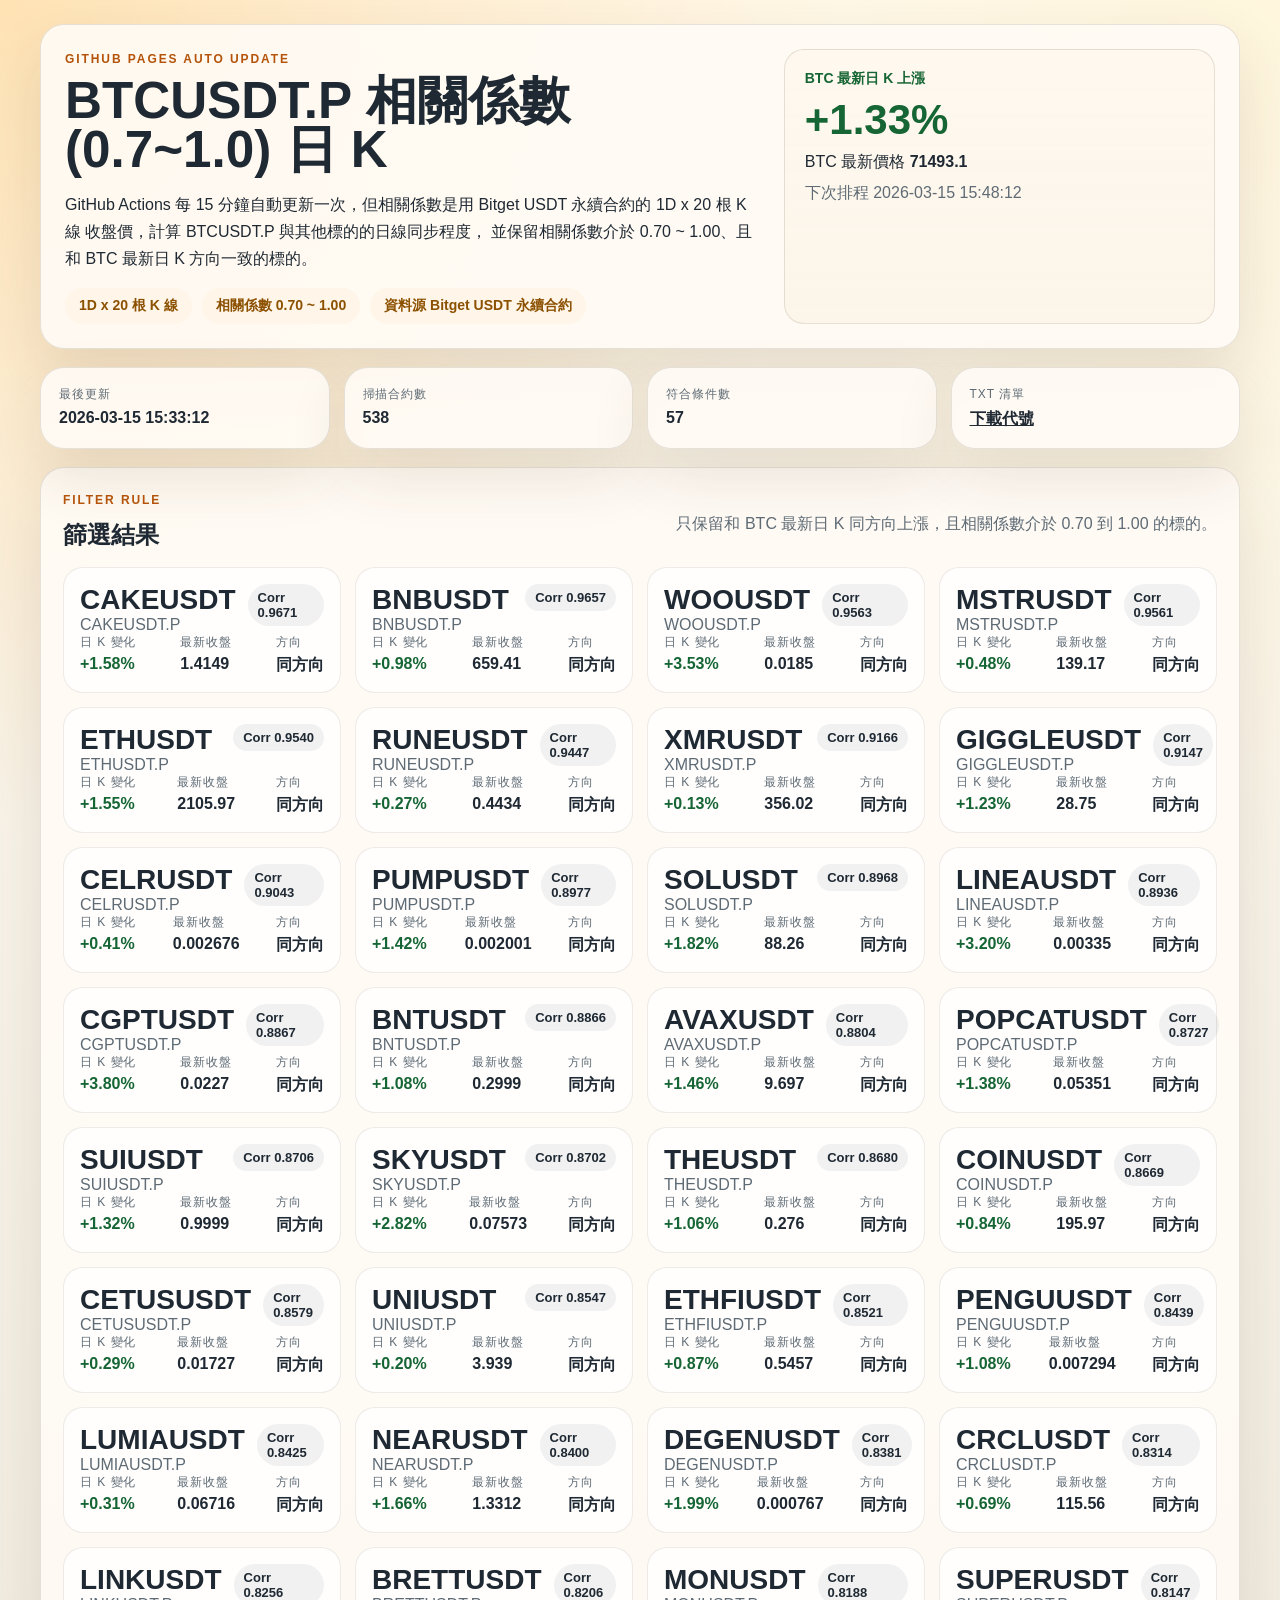
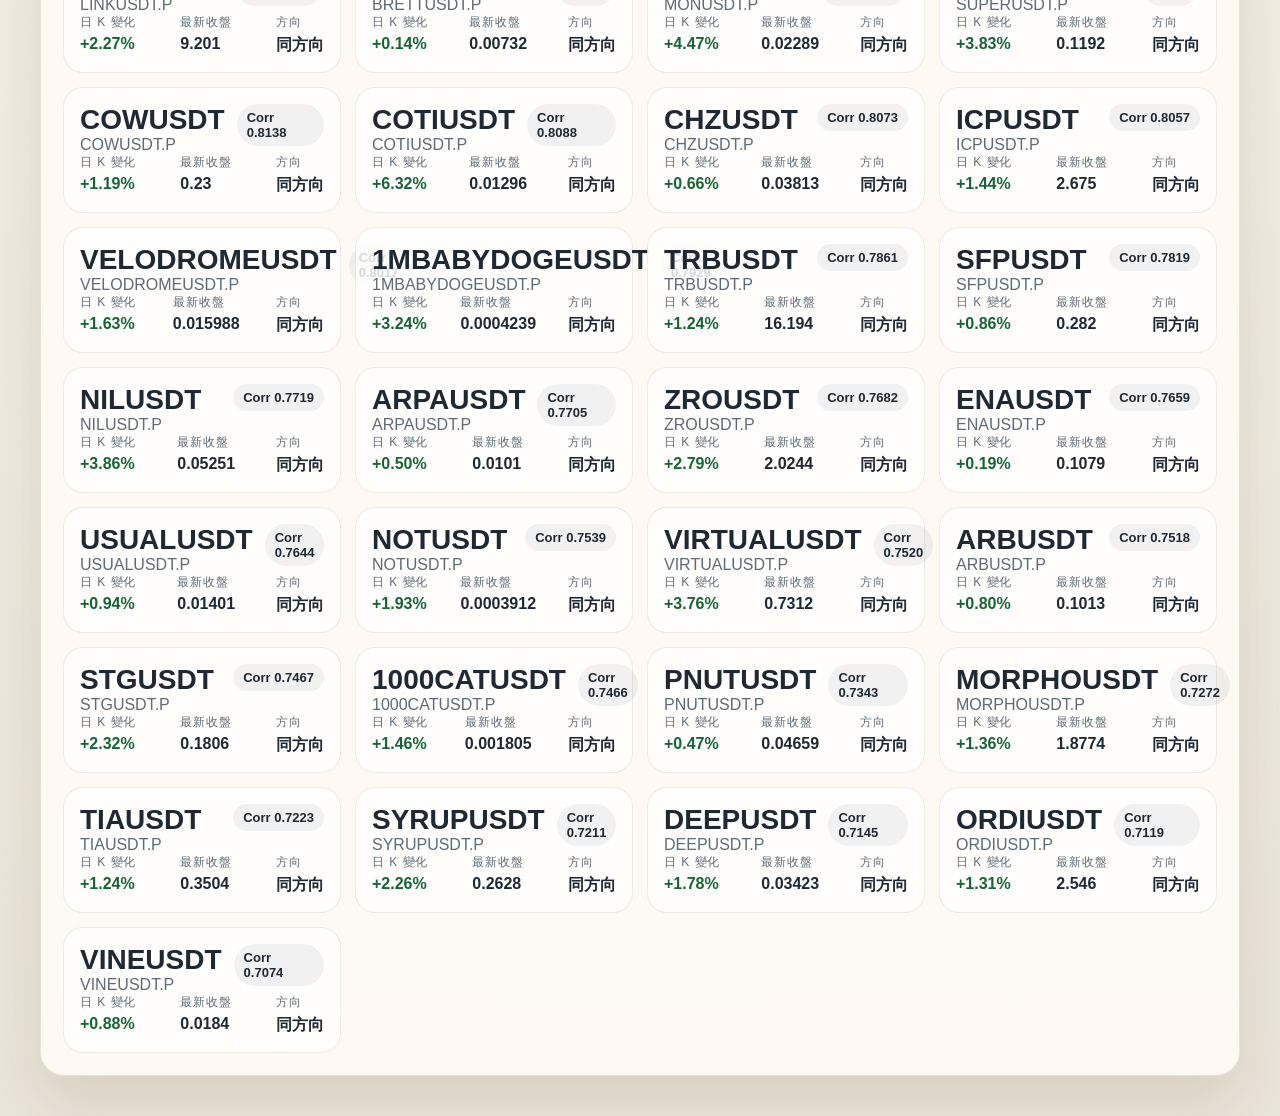
==== commit 4ca02ea0: "Update BTC correlation dashboard" ====
--- a/docs/index.html
+++ b/docs/index.html
@@ -164,16 +164,16 @@
       </div>
       <div class="spotlight">
         <div class="dir trend-up">BTC 最新日 K 上漲</div>
-        <div class="price trend-up">+1.49%</div>
-        <div>BTC 最新價格 <strong>71603</strong></div>
-        <div style="margin-top: 10px; color: var(--muted);">下次排程 2026-03-15 14:01:23</div>
+        <div class="price trend-up">+1.33%</div>
+        <div>BTC 最新價格 <strong>71493.1</strong></div>
+        <div style="margin-top: 10px; color: var(--muted);">下次排程 2026-03-15 15:48:12</div>
       </div>
     </section>
 
     <section class="strip">
-      <div><span class="label">最後更新</span><strong>2026-03-15 13:46:23</strong></div>
+      <div><span class="label">最後更新</span><strong>2026-03-15 15:33:12</strong></div>
       <div><span class="label">掃描合約數</span><strong>538</strong></div>
-      <div><span class="label">符合條件數</span><strong>59</strong></div>
+      <div><span class="label">符合條件數</span><strong>57</strong></div>
       <div><span class="label">TXT 清單</span><a class="download" href="hot_symbols.txt">下載代號</a></div>
     </section>
 
@@ -193,16 +193,16 @@
                   <h3>CAKEUSDT</h3>
                   <div class="sub">CAKEUSDT.P</div>
                 </div>
-                <span class="corr">Corr 0.9673</span>
-              </div>
-              <div class="metrics">
-                <div class="metric">
-                  <span class="label">日 K 變化</span>
-                  <strong class="trend-up">+1.72%</strong>
-                </div>
-                <div class="metric">
-                  <span class="label">最新收盤</span>
-                  <strong>1.4168</strong>
+                <span class="corr">Corr 0.9671</span>
+              </div>
+              <div class="metrics">
+                <div class="metric">
+                  <span class="label">日 K 變化</span>
+                  <strong class="trend-up">+1.58%</strong>
+                </div>
+                <div class="metric">
+                  <span class="label">最新收盤</span>
+                  <strong>1.4149</strong>
                 </div>
                 <div class="metric">
                   <span class="label">方向</span>
@@ -218,16 +218,16 @@
                   <h3>BNBUSDT</h3>
                   <div class="sub">BNBUSDT.P</div>
                 </div>
-                <span class="corr">Corr 0.9660</span>
-              </div>
-              <div class="metrics">
-                <div class="metric">
-                  <span class="label">日 K 變化</span>
-                  <strong class="trend-up">+1.03%</strong>
-                </div>
-                <div class="metric">
-                  <span class="label">最新收盤</span>
-                  <strong>659.75</strong>
+                <span class="corr">Corr 0.9657</span>
+              </div>
+              <div class="metrics">
+                <div class="metric">
+                  <span class="label">日 K 變化</span>
+                  <strong class="trend-up">+0.98%</strong>
+                </div>
+                <div class="metric">
+                  <span class="label">最新收盤</span>
+                  <strong>659.41</strong>
                 </div>
                 <div class="metric">
                   <span class="label">方向</span>
@@ -243,16 +243,16 @@
                   <h3>WOOUSDT</h3>
                   <div class="sub">WOOUSDT.P</div>
                 </div>
-                <span class="corr">Corr 0.9561</span>
-              </div>
-              <div class="metrics">
-                <div class="metric">
-                  <span class="label">日 K 變化</span>
-                  <strong class="trend-up">+3.25%</strong>
-                </div>
-                <div class="metric">
-                  <span class="label">最新收盤</span>
-                  <strong>0.01845</strong>
+                <span class="corr">Corr 0.9563</span>
+              </div>
+              <div class="metrics">
+                <div class="metric">
+                  <span class="label">日 K 變化</span>
+                  <strong class="trend-up">+3.53%</strong>
+                </div>
+                <div class="metric">
+                  <span class="label">最新收盤</span>
+                  <strong>0.0185</strong>
                 </div>
                 <div class="metric">
                   <span class="label">方向</span>
@@ -268,16 +268,16 @@
                   <h3>MSTRUSDT</h3>
                   <div class="sub">MSTRUSDT.P</div>
                 </div>
-                <span class="corr">Corr 0.9553</span>
-              </div>
-              <div class="metrics">
-                <div class="metric">
-                  <span class="label">日 K 變化</span>
-                  <strong class="trend-up">+0.51%</strong>
-                </div>
-                <div class="metric">
-                  <span class="label">最新收盤</span>
-                  <strong>139.2</strong>
+                <span class="corr">Corr 0.9561</span>
+              </div>
+              <div class="metrics">
+                <div class="metric">
+                  <span class="label">日 K 變化</span>
+                  <strong class="trend-up">+0.48%</strong>
+                </div>
+                <div class="metric">
+                  <span class="label">最新收盤</span>
+                  <strong>139.17</strong>
                 </div>
                 <div class="metric">
                   <span class="label">方向</span>
@@ -293,16 +293,16 @@
                   <h3>ETHUSDT</h3>
                   <div class="sub">ETHUSDT.P</div>
                 </div>
-                <span class="corr">Corr 0.9543</span>
-              </div>
-              <div class="metrics">
-                <div class="metric">
-                  <span class="label">日 K 變化</span>
-                  <strong class="trend-up">+1.84%</strong>
-                </div>
-                <div class="metric">
-                  <span class="label">最新收盤</span>
-                  <strong>2111.83</strong>
+                <span class="corr">Corr 0.9540</span>
+              </div>
+              <div class="metrics">
+                <div class="metric">
+                  <span class="label">日 K 變化</span>
+                  <strong class="trend-up">+1.55%</strong>
+                </div>
+                <div class="metric">
+                  <span class="label">最新收盤</span>
+                  <strong>2105.97</strong>
                 </div>
                 <div class="metric">
                   <span class="label">方向</span>
@@ -318,16 +318,16 @@
                   <h3>RUNEUSDT</h3>
                   <div class="sub">RUNEUSDT.P</div>
                 </div>
-                <span class="corr">Corr 0.9445</span>
-              </div>
-              <div class="metrics">
-                <div class="metric">
-                  <span class="label">日 K 變化</span>
-                  <strong class="trend-up">+0.84%</strong>
-                </div>
-                <div class="metric">
-                  <span class="label">最新收盤</span>
-                  <strong>0.4459</strong>
+                <span class="corr">Corr 0.9447</span>
+              </div>
+              <div class="metrics">
+                <div class="metric">
+                  <span class="label">日 K 變化</span>
+                  <strong class="trend-up">+0.27%</strong>
+                </div>
+                <div class="metric">
+                  <span class="label">最新收盤</span>
+                  <strong>0.4434</strong>
                 </div>
                 <div class="metric">
                   <span class="label">方向</span>
@@ -343,16 +343,16 @@
                   <h3>XMRUSDT</h3>
                   <div class="sub">XMRUSDT.P</div>
                 </div>
-                <span class="corr">Corr 0.9177</span>
-              </div>
-              <div class="metrics">
-                <div class="metric">
-                  <span class="label">日 K 變化</span>
-                  <strong class="trend-up">+1.02%</strong>
-                </div>
-                <div class="metric">
-                  <span class="label">最新收盤</span>
-                  <strong>359.17</strong>
+                <span class="corr">Corr 0.9166</span>
+              </div>
+              <div class="metrics">
+                <div class="metric">
+                  <span class="label">日 K 變化</span>
+                  <strong class="trend-up">+0.13%</strong>
+                </div>
+                <div class="metric">
+                  <span class="label">最新收盤</span>
+                  <strong>356.02</strong>
                 </div>
                 <div class="metric">
                   <span class="label">方向</span>
@@ -368,16 +368,16 @@
                   <h3>GIGGLEUSDT</h3>
                   <div class="sub">GIGGLEUSDT.P</div>
                 </div>
-                <span class="corr">Corr 0.9137</span>
-              </div>
-              <div class="metrics">
-                <div class="metric">
-                  <span class="label">日 K 變化</span>
-                  <strong class="trend-up">+1.13%</strong>
-                </div>
-                <div class="metric">
-                  <span class="label">最新收盤</span>
-                  <strong>28.72</strong>
+                <span class="corr">Corr 0.9147</span>
+              </div>
+              <div class="metrics">
+                <div class="metric">
+                  <span class="label">日 K 變化</span>
+                  <strong class="trend-up">+1.23%</strong>
+                </div>
+                <div class="metric">
+                  <span class="label">最新收盤</span>
+                  <strong>28.75</strong>
                 </div>
                 <div class="metric">
                   <span class="label">方向</span>
@@ -393,16 +393,41 @@
                   <h3>CELRUSDT</h3>
                   <div class="sub">CELRUSDT.P</div>
                 </div>
-                <span class="corr">Corr 0.9050</span>
-              </div>
-              <div class="metrics">
-                <div class="metric">
-                  <span class="label">日 K 變化</span>
-                  <strong class="trend-up">+0.75%</strong>
-                </div>
-                <div class="metric">
-                  <span class="label">最新收盤</span>
-                  <strong>0.002685</strong>
+                <span class="corr">Corr 0.9043</span>
+              </div>
+              <div class="metrics">
+                <div class="metric">
+                  <span class="label">日 K 變化</span>
+                  <strong class="trend-up">+0.41%</strong>
+                </div>
+                <div class="metric">
+                  <span class="label">最新收盤</span>
+                  <strong>0.002676</strong>
+                </div>
+                <div class="metric">
+                  <span class="label">方向</span>
+                  <strong>同方向</strong>
+                </div>
+              </div>
+            </article>
+            
+
+            <article class="result-card">
+              <div class="result-top">
+                <div>
+                  <h3>PUMPUSDT</h3>
+                  <div class="sub">PUMPUSDT.P</div>
+                </div>
+                <span class="corr">Corr 0.8977</span>
+              </div>
+              <div class="metrics">
+                <div class="metric">
+                  <span class="label">日 K 變化</span>
+                  <strong class="trend-up">+1.42%</strong>
+                </div>
+                <div class="metric">
+                  <span class="label">最新收盤</span>
+                  <strong>0.002001</strong>
                 </div>
                 <div class="metric">
                   <span class="label">方向</span>
@@ -418,16 +443,16 @@
                   <h3>SOLUSDT</h3>
                   <div class="sub">SOLUSDT.P</div>
                 </div>
-                <span class="corr">Corr 0.8974</span>
-              </div>
-              <div class="metrics">
-                <div class="metric">
-                  <span class="label">日 K 變化</span>
-                  <strong class="trend-up">+2.02%</strong>
-                </div>
-                <div class="metric">
-                  <span class="label">最新收盤</span>
-                  <strong>88.435</strong>
+                <span class="corr">Corr 0.8968</span>
+              </div>
+              <div class="metrics">
+                <div class="metric">
+                  <span class="label">日 K 變化</span>
+                  <strong class="trend-up">+1.82%</strong>
+                </div>
+                <div class="metric">
+                  <span class="label">最新收盤</span>
+                  <strong>88.26</strong>
                 </div>
                 <div class="metric">
                   <span class="label">方向</span>
@@ -443,66 +468,16 @@
                   <h3>LINEAUSDT</h3>
                   <div class="sub">LINEAUSDT.P</div>
                 </div>
-                <span class="corr">Corr 0.8973</span>
-              </div>
-              <div class="metrics">
-                <div class="metric">
-                  <span class="label">日 K 變化</span>
-                  <strong class="trend-up">+1.97%</strong>
-                </div>
-                <div class="metric">
-                  <span class="label">最新收盤</span>
-                  <strong>0.00331</strong>
-                </div>
-                <div class="metric">
-                  <span class="label">方向</span>
-                  <strong>同方向</strong>
-                </div>
-              </div>
-            </article>
-            
-
-            <article class="result-card">
-              <div class="result-top">
-                <div>
-                  <h3>PUMPUSDT</h3>
-                  <div class="sub">PUMPUSDT.P</div>
-                </div>
-                <span class="corr">Corr 0.8962</span>
-              </div>
-              <div class="metrics">
-                <div class="metric">
-                  <span class="label">日 K 變化</span>
-                  <strong class="trend-up">+1.37%</strong>
-                </div>
-                <div class="metric">
-                  <span class="label">最新收盤</span>
-                  <strong>0.002</strong>
-                </div>
-                <div class="metric">
-                  <span class="label">方向</span>
-                  <strong>同方向</strong>
-                </div>
-              </div>
-            </article>
-            
-
-            <article class="result-card">
-              <div class="result-top">
-                <div>
-                  <h3>1INCHUSDT</h3>
-                  <div class="sub">1INCHUSDT.P</div>
-                </div>
-                <span class="corr">Corr 0.8952</span>
-              </div>
-              <div class="metrics">
-                <div class="metric">
-                  <span class="label">日 K 變化</span>
-                  <strong class="trend-up">+0.10%</strong>
-                </div>
-                <div class="metric">
-                  <span class="label">最新收盤</span>
-                  <strong>0.0967</strong>
+                <span class="corr">Corr 0.8936</span>
+              </div>
+              <div class="metrics">
+                <div class="metric">
+                  <span class="label">日 K 變化</span>
+                  <strong class="trend-up">+3.20%</strong>
+                </div>
+                <div class="metric">
+                  <span class="label">最新收盤</span>
+                  <strong>0.00335</strong>
                 </div>
                 <div class="metric">
                   <span class="label">方向</span>
@@ -518,16 +493,16 @@
                   <h3>CGPTUSDT</h3>
                   <div class="sub">CGPTUSDT.P</div>
                 </div>
-                <span class="corr">Corr 0.8874</span>
-              </div>
-              <div class="metrics">
-                <div class="metric">
-                  <span class="label">日 K 變化</span>
-                  <strong class="trend-up">+3.84%</strong>
-                </div>
-                <div class="metric">
-                  <span class="label">最新收盤</span>
-                  <strong>0.02271</strong>
+                <span class="corr">Corr 0.8867</span>
+              </div>
+              <div class="metrics">
+                <div class="metric">
+                  <span class="label">日 K 變化</span>
+                  <strong class="trend-up">+3.80%</strong>
+                </div>
+                <div class="metric">
+                  <span class="label">最新收盤</span>
+                  <strong>0.0227</strong>
                 </div>
                 <div class="metric">
                   <span class="label">方向</span>
@@ -543,16 +518,16 @@
                   <h3>BNTUSDT</h3>
                   <div class="sub">BNTUSDT.P</div>
                 </div>
-                <span class="corr">Corr 0.8873</span>
-              </div>
-              <div class="metrics">
-                <div class="metric">
-                  <span class="label">日 K 變化</span>
-                  <strong class="trend-up">+1.25%</strong>
-                </div>
-                <div class="metric">
-                  <span class="label">最新收盤</span>
-                  <strong>0.3004</strong>
+                <span class="corr">Corr 0.8866</span>
+              </div>
+              <div class="metrics">
+                <div class="metric">
+                  <span class="label">日 K 變化</span>
+                  <strong class="trend-up">+1.08%</strong>
+                </div>
+                <div class="metric">
+                  <span class="label">最新收盤</span>
+                  <strong>0.2999</strong>
                 </div>
                 <div class="metric">
                   <span class="label">方向</span>
@@ -568,16 +543,16 @@
                   <h3>AVAXUSDT</h3>
                   <div class="sub">AVAXUSDT.P</div>
                 </div>
-                <span class="corr">Corr 0.8810</span>
-              </div>
-              <div class="metrics">
-                <div class="metric">
-                  <span class="label">日 K 變化</span>
-                  <strong class="trend-up">+1.65%</strong>
-                </div>
-                <div class="metric">
-                  <span class="label">最新收盤</span>
-                  <strong>9.715</strong>
+                <span class="corr">Corr 0.8804</span>
+              </div>
+              <div class="metrics">
+                <div class="metric">
+                  <span class="label">日 K 變化</span>
+                  <strong class="trend-up">+1.46%</strong>
+                </div>
+                <div class="metric">
+                  <span class="label">最新收盤</span>
+                  <strong>9.697</strong>
                 </div>
                 <div class="metric">
                   <span class="label">方向</span>
@@ -593,16 +568,16 @@
                   <h3>POPCATUSDT</h3>
                   <div class="sub">POPCATUSDT.P</div>
                 </div>
-                <span class="corr">Corr 0.8728</span>
-              </div>
-              <div class="metrics">
-                <div class="metric">
-                  <span class="label">日 K 變化</span>
-                  <strong class="trend-up">+2.16%</strong>
-                </div>
-                <div class="metric">
-                  <span class="label">最新收盤</span>
-                  <strong>0.05392</strong>
+                <span class="corr">Corr 0.8727</span>
+              </div>
+              <div class="metrics">
+                <div class="metric">
+                  <span class="label">日 K 變化</span>
+                  <strong class="trend-up">+1.38%</strong>
+                </div>
+                <div class="metric">
+                  <span class="label">最新收盤</span>
+                  <strong>0.05351</strong>
                 </div>
                 <div class="metric">
                   <span class="label">方向</span>
@@ -618,16 +593,41 @@
                   <h3>SUIUSDT</h3>
                   <div class="sub">SUIUSDT.P</div>
                 </div>
-                <span class="corr">Corr 0.8700</span>
-              </div>
-              <div class="metrics">
-                <div class="metric">
-                  <span class="label">日 K 變化</span>
-                  <strong class="trend-up">+2.31%</strong>
-                </div>
-                <div class="metric">
-                  <span class="label">最新收盤</span>
-                  <strong>1.0097</strong>
+                <span class="corr">Corr 0.8706</span>
+              </div>
+              <div class="metrics">
+                <div class="metric">
+                  <span class="label">日 K 變化</span>
+                  <strong class="trend-up">+1.32%</strong>
+                </div>
+                <div class="metric">
+                  <span class="label">最新收盤</span>
+                  <strong>0.9999</strong>
+                </div>
+                <div class="metric">
+                  <span class="label">方向</span>
+                  <strong>同方向</strong>
+                </div>
+              </div>
+            </article>
+            
+
+            <article class="result-card">
+              <div class="result-top">
+                <div>
+                  <h3>SKYUSDT</h3>
+                  <div class="sub">SKYUSDT.P</div>
+                </div>
+                <span class="corr">Corr 0.8702</span>
+              </div>
+              <div class="metrics">
+                <div class="metric">
+                  <span class="label">日 K 變化</span>
+                  <strong class="trend-up">+2.82%</strong>
+                </div>
+                <div class="metric">
+                  <span class="label">最新收盤</span>
+                  <strong>0.07573</strong>
                 </div>
                 <div class="metric">
                   <span class="label">方向</span>
@@ -643,16 +643,16 @@
                   <h3>THEUSDT</h3>
                   <div class="sub">THEUSDT.P</div>
                 </div>
-                <span class="corr">Corr 0.8689</span>
-              </div>
-              <div class="metrics">
-                <div class="metric">
-                  <span class="label">日 K 變化</span>
-                  <strong class="trend-up">+1.35%</strong>
-                </div>
-                <div class="metric">
-                  <span class="label">最新收盤</span>
-                  <strong>0.2768</strong>
+                <span class="corr">Corr 0.8680</span>
+              </div>
+              <div class="metrics">
+                <div class="metric">
+                  <span class="label">日 K 變化</span>
+                  <strong class="trend-up">+1.06%</strong>
+                </div>
+                <div class="metric">
+                  <span class="label">最新收盤</span>
+                  <strong>0.276</strong>
                 </div>
                 <div class="metric">
                   <span class="label">方向</span>
@@ -668,41 +668,16 @@
                   <h3>COINUSDT</h3>
                   <div class="sub">COINUSDT.P</div>
                 </div>
-                <span class="corr">Corr 0.8661</span>
-              </div>
-              <div class="metrics">
-                <div class="metric">
-                  <span class="label">日 K 變化</span>
-                  <strong class="trend-up">+0.87%</strong>
-                </div>
-                <div class="metric">
-                  <span class="label">最新收盤</span>
-                  <strong>196.02</strong>
-                </div>
-                <div class="metric">
-                  <span class="label">方向</span>
-                  <strong>同方向</strong>
-                </div>
-              </div>
-            </article>
-            
-
-            <article class="result-card">
-              <div class="result-top">
-                <div>
-                  <h3>SKYUSDT</h3>
-                  <div class="sub">SKYUSDT.P</div>
-                </div>
-                <span class="corr">Corr 0.8623</span>
-              </div>
-              <div class="metrics">
-                <div class="metric">
-                  <span class="label">日 K 變化</span>
-                  <strong class="trend-up">+1.53%</strong>
-                </div>
-                <div class="metric">
-                  <span class="label">最新收盤</span>
-                  <strong>0.07478</strong>
+                <span class="corr">Corr 0.8669</span>
+              </div>
+              <div class="metrics">
+                <div class="metric">
+                  <span class="label">日 K 變化</span>
+                  <strong class="trend-up">+0.84%</strong>
+                </div>
+                <div class="metric">
+                  <span class="label">最新收盤</span>
+                  <strong>195.97</strong>
                 </div>
                 <div class="metric">
                   <span class="label">方向</span>
@@ -718,16 +693,16 @@
                   <h3>CETUSUSDT</h3>
                   <div class="sub">CETUSUSDT.P</div>
                 </div>
-                <span class="corr">Corr 0.8596</span>
-              </div>
-              <div class="metrics">
-                <div class="metric">
-                  <span class="label">日 K 變化</span>
-                  <strong class="trend-up">+0.99%</strong>
-                </div>
-                <div class="metric">
-                  <span class="label">最新收盤</span>
-                  <strong>0.01739</strong>
+                <span class="corr">Corr 0.8579</span>
+              </div>
+              <div class="metrics">
+                <div class="metric">
+                  <span class="label">日 K 變化</span>
+                  <strong class="trend-up">+0.29%</strong>
+                </div>
+                <div class="metric">
+                  <span class="label">最新收盤</span>
+                  <strong>0.01727</strong>
                 </div>
                 <div class="metric">
                   <span class="label">方向</span>
@@ -743,16 +718,16 @@
                   <h3>UNIUSDT</h3>
                   <div class="sub">UNIUSDT.P</div>
                 </div>
-                <span class="corr">Corr 0.8587</span>
-              </div>
-              <div class="metrics">
-                <div class="metric">
-                  <span class="label">日 K 變化</span>
-                  <strong class="trend-up">+0.84%</strong>
-                </div>
-                <div class="metric">
-                  <span class="label">最新收盤</span>
-                  <strong>3.964</strong>
+                <span class="corr">Corr 0.8547</span>
+              </div>
+              <div class="metrics">
+                <div class="metric">
+                  <span class="label">日 K 變化</span>
+                  <strong class="trend-up">+0.20%</strong>
+                </div>
+                <div class="metric">
+                  <span class="label">最新收盤</span>
+                  <strong>3.939</strong>
                 </div>
                 <div class="metric">
                   <span class="label">方向</span>
@@ -768,16 +743,16 @@
                   <h3>ETHFIUSDT</h3>
                   <div class="sub">ETHFIUSDT.P</div>
                 </div>
-                <span class="corr">Corr 0.8498</span>
-              </div>
-              <div class="metrics">
-                <div class="metric">
-                  <span class="label">日 K 變化</span>
-                  <strong class="trend-up">+0.72%</strong>
-                </div>
-                <div class="metric">
-                  <span class="label">最新收盤</span>
-                  <strong>0.5449</strong>
+                <span class="corr">Corr 0.8521</span>
+              </div>
+              <div class="metrics">
+                <div class="metric">
+                  <span class="label">日 K 變化</span>
+                  <strong class="trend-up">+0.87%</strong>
+                </div>
+                <div class="metric">
+                  <span class="label">最新收盤</span>
+                  <strong>0.5457</strong>
                 </div>
                 <div class="metric">
                   <span class="label">方向</span>
@@ -793,16 +768,41 @@
                   <h3>PENGUUSDT</h3>
                   <div class="sub">PENGUUSDT.P</div>
                 </div>
-                <span class="corr">Corr 0.8447</span>
-              </div>
-              <div class="metrics">
-                <div class="metric">
-                  <span class="label">日 K 變化</span>
-                  <strong class="trend-up">+1.30%</strong>
-                </div>
-                <div class="metric">
-                  <span class="label">最新收盤</span>
-                  <strong>0.00731</strong>
+                <span class="corr">Corr 0.8439</span>
+              </div>
+              <div class="metrics">
+                <div class="metric">
+                  <span class="label">日 K 變化</span>
+                  <strong class="trend-up">+1.08%</strong>
+                </div>
+                <div class="metric">
+                  <span class="label">最新收盤</span>
+                  <strong>0.007294</strong>
+                </div>
+                <div class="metric">
+                  <span class="label">方向</span>
+                  <strong>同方向</strong>
+                </div>
+              </div>
+            </article>
+            
+
+            <article class="result-card">
+              <div class="result-top">
+                <div>
+                  <h3>LUMIAUSDT</h3>
+                  <div class="sub">LUMIAUSDT.P</div>
+                </div>
+                <span class="corr">Corr 0.8425</span>
+              </div>
+              <div class="metrics">
+                <div class="metric">
+                  <span class="label">日 K 變化</span>
+                  <strong class="trend-up">+0.31%</strong>
+                </div>
+                <div class="metric">
+                  <span class="label">最新收盤</span>
+                  <strong>0.06716</strong>
                 </div>
                 <div class="metric">
                   <span class="label">方向</span>
@@ -818,16 +818,16 @@
                   <h3>NEARUSDT</h3>
                   <div class="sub">NEARUSDT.P</div>
                 </div>
-                <span class="corr">Corr 0.8426</span>
-              </div>
-              <div class="metrics">
-                <div class="metric">
-                  <span class="label">日 K 變化</span>
-                  <strong class="trend-up">+3.05%</strong>
-                </div>
-                <div class="metric">
-                  <span class="label">最新收盤</span>
-                  <strong>1.3494</strong>
+                <span class="corr">Corr 0.8400</span>
+              </div>
+              <div class="metrics">
+                <div class="metric">
+                  <span class="label">日 K 變化</span>
+                  <strong class="trend-up">+1.66%</strong>
+                </div>
+                <div class="metric">
+                  <span class="label">最新收盤</span>
+                  <strong>1.3312</strong>
                 </div>
                 <div class="metric">
                   <span class="label">方向</span>
@@ -843,16 +843,16 @@
                   <h3>DEGENUSDT</h3>
                   <div class="sub">DEGENUSDT.P</div>
                 </div>
-                <span class="corr">Corr 0.8412</span>
-              </div>
-              <div class="metrics">
-                <div class="metric">
-                  <span class="label">日 K 變化</span>
-                  <strong class="trend-up">+1.46%</strong>
-                </div>
-                <div class="metric">
-                  <span class="label">最新收盤</span>
-                  <strong>0.000763</strong>
+                <span class="corr">Corr 0.8381</span>
+              </div>
+              <div class="metrics">
+                <div class="metric">
+                  <span class="label">日 K 變化</span>
+                  <strong class="trend-up">+1.99%</strong>
+                </div>
+                <div class="metric">
+                  <span class="label">最新收盤</span>
+                  <strong>0.000767</strong>
                 </div>
                 <div class="metric">
                   <span class="label">方向</span>
@@ -868,16 +868,16 @@
                   <h3>CRCLUSDT</h3>
                   <div class="sub">CRCLUSDT.P</div>
                 </div>
-                <span class="corr">Corr 0.8318</span>
-              </div>
-              <div class="metrics">
-                <div class="metric">
-                  <span class="label">日 K 變化</span>
-                  <strong class="trend-up">+0.85%</strong>
-                </div>
-                <div class="metric">
-                  <span class="label">最新收盤</span>
-                  <strong>115.75</strong>
+                <span class="corr">Corr 0.8314</span>
+              </div>
+              <div class="metrics">
+                <div class="metric">
+                  <span class="label">日 K 變化</span>
+                  <strong class="trend-up">+0.69%</strong>
+                </div>
+                <div class="metric">
+                  <span class="label">最新收盤</span>
+                  <strong>115.56</strong>
                 </div>
                 <div class="metric">
                   <span class="label">方向</span>
@@ -893,16 +893,16 @@
                   <h3>LINKUSDT</h3>
                   <div class="sub">LINKUSDT.P</div>
                 </div>
-                <span class="corr">Corr 0.8275</span>
-              </div>
-              <div class="metrics">
-                <div class="metric">
-                  <span class="label">日 K 變化</span>
-                  <strong class="trend-up">+2.61%</strong>
-                </div>
-                <div class="metric">
-                  <span class="label">最新收盤</span>
-                  <strong>9.232</strong>
+                <span class="corr">Corr 0.8256</span>
+              </div>
+              <div class="metrics">
+                <div class="metric">
+                  <span class="label">日 K 變化</span>
+                  <strong class="trend-up">+2.27%</strong>
+                </div>
+                <div class="metric">
+                  <span class="label">最新收盤</span>
+                  <strong>9.201</strong>
                 </div>
                 <div class="metric">
                   <span class="label">方向</span>
@@ -918,16 +918,16 @@
                   <h3>BRETTUSDT</h3>
                   <div class="sub">BRETTUSDT.P</div>
                 </div>
-                <span class="corr">Corr 0.8222</span>
-              </div>
-              <div class="metrics">
-                <div class="metric">
-                  <span class="label">日 K 變化</span>
-                  <strong class="trend-up">+0.41%</strong>
-                </div>
-                <div class="metric">
-                  <span class="label">最新收盤</span>
-                  <strong>0.00734</strong>
+                <span class="corr">Corr 0.8206</span>
+              </div>
+              <div class="metrics">
+                <div class="metric">
+                  <span class="label">日 K 變化</span>
+                  <strong class="trend-up">+0.14%</strong>
+                </div>
+                <div class="metric">
+                  <span class="label">最新收盤</span>
+                  <strong>0.00732</strong>
                 </div>
                 <div class="metric">
                   <span class="label">方向</span>
@@ -943,16 +943,41 @@
                   <h3>MONUSDT</h3>
                   <div class="sub">MONUSDT.P</div>
                 </div>
-                <span class="corr">Corr 0.8221</span>
-              </div>
-              <div class="metrics">
-                <div class="metric">
-                  <span class="label">日 K 變化</span>
-                  <strong class="trend-up">+4.29%</strong>
-                </div>
-                <div class="metric">
-                  <span class="label">最新收盤</span>
-                  <strong>0.02285</strong>
+                <span class="corr">Corr 0.8188</span>
+              </div>
+              <div class="metrics">
+                <div class="metric">
+                  <span class="label">日 K 變化</span>
+                  <strong class="trend-up">+4.47%</strong>
+                </div>
+                <div class="metric">
+                  <span class="label">最新收盤</span>
+                  <strong>0.02289</strong>
+                </div>
+                <div class="metric">
+                  <span class="label">方向</span>
+                  <strong>同方向</strong>
+                </div>
+              </div>
+            </article>
+            
+
+            <article class="result-card">
+              <div class="result-top">
+                <div>
+                  <h3>SUPERUSDT</h3>
+                  <div class="sub">SUPERUSDT.P</div>
+                </div>
+                <span class="corr">Corr 0.8147</span>
+              </div>
+              <div class="metrics">
+                <div class="metric">
+                  <span class="label">日 K 變化</span>
+                  <strong class="trend-up">+3.83%</strong>
+                </div>
+                <div class="metric">
+                  <span class="label">最新收盤</span>
+                  <strong>0.1192</strong>
                 </div>
                 <div class="metric">
                   <span class="label">方向</span>
@@ -968,41 +993,16 @@
                   <h3>COWUSDT</h3>
                   <div class="sub">COWUSDT.P</div>
                 </div>
-                <span class="corr">Corr 0.8179</span>
-              </div>
-              <div class="metrics">
-                <div class="metric">
-                  <span class="label">日 K 變化</span>
-                  <strong class="trend-up">+1.80%</strong>
-                </div>
-                <div class="metric">
-                  <span class="label">最新收盤</span>
-                  <strong>0.2314</strong>
-                </div>
-                <div class="metric">
-                  <span class="label">方向</span>
-                  <strong>同方向</strong>
-                </div>
-              </div>
-            </article>
-            
-
-            <article class="result-card">
-              <div class="result-top">
-                <div>
-                  <h3>SUPERUSDT</h3>
-                  <div class="sub">SUPERUSDT.P</div>
-                </div>
-                <span class="corr">Corr 0.8158</span>
-              </div>
-              <div class="metrics">
-                <div class="metric">
-                  <span class="label">日 K 變化</span>
-                  <strong class="trend-up">+3.48%</strong>
-                </div>
-                <div class="metric">
-                  <span class="label">最新收盤</span>
-                  <strong>0.1188</strong>
+                <span class="corr">Corr 0.8138</span>
+              </div>
+              <div class="metrics">
+                <div class="metric">
+                  <span class="label">日 K 變化</span>
+                  <strong class="trend-up">+1.19%</strong>
+                </div>
+                <div class="metric">
+                  <span class="label">最新收盤</span>
+                  <strong>0.23</strong>
                 </div>
                 <div class="metric">
                   <span class="label">方向</span>
@@ -1018,16 +1018,41 @@
                   <h3>COTIUSDT</h3>
                   <div class="sub">COTIUSDT.P</div>
                 </div>
-                <span class="corr">Corr 0.8124</span>
-              </div>
-              <div class="metrics">
-                <div class="metric">
-                  <span class="label">日 K 變化</span>
-                  <strong class="trend-up">+6.15%</strong>
-                </div>
-                <div class="metric">
-                  <span class="label">最新收盤</span>
-                  <strong>0.01294</strong>
+                <span class="corr">Corr 0.8088</span>
+              </div>
+              <div class="metrics">
+                <div class="metric">
+                  <span class="label">日 K 變化</span>
+                  <strong class="trend-up">+6.32%</strong>
+                </div>
+                <div class="metric">
+                  <span class="label">最新收盤</span>
+                  <strong>0.01296</strong>
+                </div>
+                <div class="metric">
+                  <span class="label">方向</span>
+                  <strong>同方向</strong>
+                </div>
+              </div>
+            </article>
+            
+
+            <article class="result-card">
+              <div class="result-top">
+                <div>
+                  <h3>CHZUSDT</h3>
+                  <div class="sub">CHZUSDT.P</div>
+                </div>
+                <span class="corr">Corr 0.8073</span>
+              </div>
+              <div class="metrics">
+                <div class="metric">
+                  <span class="label">日 K 變化</span>
+                  <strong class="trend-up">+0.66%</strong>
+                </div>
+                <div class="metric">
+                  <span class="label">最新收盤</span>
+                  <strong>0.03813</strong>
                 </div>
                 <div class="metric">
                   <span class="label">方向</span>
@@ -1043,41 +1068,16 @@
                   <h3>ICPUSDT</h3>
                   <div class="sub">ICPUSDT.P</div>
                 </div>
-                <span class="corr">Corr 0.8069</span>
-              </div>
-              <div class="metrics">
-                <div class="metric">
-                  <span class="label">日 K 變化</span>
-                  <strong class="trend-up">+2.35%</strong>
-                </div>
-                <div class="metric">
-                  <span class="label">最新收盤</span>
-                  <strong>2.699</strong>
-                </div>
-                <div class="metric">
-                  <span class="label">方向</span>
-                  <strong>同方向</strong>
-                </div>
-              </div>
-            </article>
-            
-
-            <article class="result-card">
-              <div class="result-top">
-                <div>
-                  <h3>CHZUSDT</h3>
-                  <div class="sub">CHZUSDT.P</div>
-                </div>
                 <span class="corr">Corr 0.8057</span>
               </div>
               <div class="metrics">
                 <div class="metric">
                   <span class="label">日 K 變化</span>
-                  <strong class="trend-up">+0.18%</strong>
-                </div>
-                <div class="metric">
-                  <span class="label">最新收盤</span>
-                  <strong>0.03795</strong>
+                  <strong class="trend-up">+1.44%</strong>
+                </div>
+                <div class="metric">
+                  <span class="label">最新收盤</span>
+                  <strong>2.675</strong>
                 </div>
                 <div class="metric">
                   <span class="label">方向</span>
@@ -1093,41 +1093,16 @@
                   <h3>VELODROMEUSDT</h3>
                   <div class="sub">VELODROMEUSDT.P</div>
                 </div>
-                <span class="corr">Corr 0.8025</span>
-              </div>
-              <div class="metrics">
-                <div class="metric">
-                  <span class="label">日 K 變化</span>
-                  <strong class="trend-up">+1.84%</strong>
-                </div>
-                <div class="metric">
-                  <span class="label">最新收盤</span>
-                  <strong>0.016021</strong>
-                </div>
-                <div class="metric">
-                  <span class="label">方向</span>
-                  <strong>同方向</strong>
-                </div>
-              </div>
-            </article>
-            
-
-            <article class="result-card">
-              <div class="result-top">
-                <div>
-                  <h3>LQTYUSDT</h3>
-                  <div class="sub">LQTYUSDT.P</div>
-                </div>
-                <span class="corr">Corr 0.8012</span>
-              </div>
-              <div class="metrics">
-                <div class="metric">
-                  <span class="label">日 K 變化</span>
-                  <strong class="trend-up">+0.03%</strong>
-                </div>
-                <div class="metric">
-                  <span class="label">最新收盤</span>
-                  <strong>0.3055</strong>
+                <span class="corr">Corr 0.8017</span>
+              </div>
+              <div class="metrics">
+                <div class="metric">
+                  <span class="label">日 K 變化</span>
+                  <strong class="trend-up">+1.63%</strong>
+                </div>
+                <div class="metric">
+                  <span class="label">最新收盤</span>
+                  <strong>0.015988</strong>
                 </div>
                 <div class="metric">
                   <span class="label">方向</span>
@@ -1143,16 +1118,16 @@
                   <h3>1MBABYDOGEUSDT</h3>
                   <div class="sub">1MBABYDOGEUSDT.P</div>
                 </div>
-                <span class="corr">Corr 0.7928</span>
-              </div>
-              <div class="metrics">
-                <div class="metric">
-                  <span class="label">日 K 變化</span>
-                  <strong class="trend-up">+2.70%</strong>
-                </div>
-                <div class="metric">
-                  <span class="label">最新收盤</span>
-                  <strong>0.0004217</strong>
+                <span class="corr">Corr 0.7929</span>
+              </div>
+              <div class="metrics">
+                <div class="metric">
+                  <span class="label">日 K 變化</span>
+                  <strong class="trend-up">+3.24%</strong>
+                </div>
+                <div class="metric">
+                  <span class="label">最新收盤</span>
+                  <strong>0.0004239</strong>
                 </div>
                 <div class="metric">
                   <span class="label">方向</span>
@@ -1168,16 +1143,16 @@
                   <h3>TRBUSDT</h3>
                   <div class="sub">TRBUSDT.P</div>
                 </div>
-                <span class="corr">Corr 0.7874</span>
-              </div>
-              <div class="metrics">
-                <div class="metric">
-                  <span class="label">日 K 變化</span>
-                  <strong class="trend-up">+1.29%</strong>
-                </div>
-                <div class="metric">
-                  <span class="label">最新收盤</span>
-                  <strong>16.201</strong>
+                <span class="corr">Corr 0.7861</span>
+              </div>
+              <div class="metrics">
+                <div class="metric">
+                  <span class="label">日 K 變化</span>
+                  <strong class="trend-up">+1.24%</strong>
+                </div>
+                <div class="metric">
+                  <span class="label">最新收盤</span>
+                  <strong>16.194</strong>
                 </div>
                 <div class="metric">
                   <span class="label">方向</span>
@@ -1193,16 +1168,91 @@
                   <h3>SFPUSDT</h3>
                   <div class="sub">SFPUSDT.P</div>
                 </div>
-                <span class="corr">Corr 0.7804</span>
-              </div>
-              <div class="metrics">
-                <div class="metric">
-                  <span class="label">日 K 變化</span>
-                  <strong class="trend-up">+0.14%</strong>
-                </div>
-                <div class="metric">
-                  <span class="label">最新收盤</span>
-                  <strong>0.28</strong>
+                <span class="corr">Corr 0.7819</span>
+              </div>
+              <div class="metrics">
+                <div class="metric">
+                  <span class="label">日 K 變化</span>
+                  <strong class="trend-up">+0.86%</strong>
+                </div>
+                <div class="metric">
+                  <span class="label">最新收盤</span>
+                  <strong>0.282</strong>
+                </div>
+                <div class="metric">
+                  <span class="label">方向</span>
+                  <strong>同方向</strong>
+                </div>
+              </div>
+            </article>
+            
+
+            <article class="result-card">
+              <div class="result-top">
+                <div>
+                  <h3>NILUSDT</h3>
+                  <div class="sub">NILUSDT.P</div>
+                </div>
+                <span class="corr">Corr 0.7719</span>
+              </div>
+              <div class="metrics">
+                <div class="metric">
+                  <span class="label">日 K 變化</span>
+                  <strong class="trend-up">+3.86%</strong>
+                </div>
+                <div class="metric">
+                  <span class="label">最新收盤</span>
+                  <strong>0.05251</strong>
+                </div>
+                <div class="metric">
+                  <span class="label">方向</span>
+                  <strong>同方向</strong>
+                </div>
+              </div>
+            </article>
+            
+
+            <article class="result-card">
+              <div class="result-top">
+                <div>
+                  <h3>ARPAUSDT</h3>
+                  <div class="sub">ARPAUSDT.P</div>
+                </div>
+                <span class="corr">Corr 0.7705</span>
+              </div>
+              <div class="metrics">
+                <div class="metric">
+                  <span class="label">日 K 變化</span>
+                  <strong class="trend-up">+0.50%</strong>
+                </div>
+                <div class="metric">
+                  <span class="label">最新收盤</span>
+                  <strong>0.0101</strong>
+                </div>
+                <div class="metric">
+                  <span class="label">方向</span>
+                  <strong>同方向</strong>
+                </div>
+              </div>
+            </article>
+            
+
+            <article class="result-card">
+              <div class="result-top">
+                <div>
+                  <h3>ZROUSDT</h3>
+                  <div class="sub">ZROUSDT.P</div>
+                </div>
+                <span class="corr">Corr 0.7682</span>
+              </div>
+              <div class="metrics">
+                <div class="metric">
+                  <span class="label">日 K 變化</span>
+                  <strong class="trend-up">+2.79%</strong>
+                </div>
+                <div class="metric">
+                  <span class="label">最新收盤</span>
+                  <strong>2.0244</strong>
                 </div>
                 <div class="metric">
                   <span class="label">方向</span>
@@ -1218,91 +1268,16 @@
                   <h3>ENAUSDT</h3>
                   <div class="sub">ENAUSDT.P</div>
                 </div>
-                <span class="corr">Corr 0.7749</span>
-              </div>
-              <div class="metrics">
-                <div class="metric">
-                  <span class="label">日 K 變化</span>
-                  <strong class="trend-up">+1.39%</strong>
-                </div>
-                <div class="metric">
-                  <span class="label">最新收盤</span>
-                  <strong>0.1092</strong>
-                </div>
-                <div class="metric">
-                  <span class="label">方向</span>
-                  <strong>同方向</strong>
-                </div>
-              </div>
-            </article>
-            
-
-            <article class="result-card">
-              <div class="result-top">
-                <div>
-                  <h3>NILUSDT</h3>
-                  <div class="sub">NILUSDT.P</div>
-                </div>
-                <span class="corr">Corr 0.7733</span>
-              </div>
-              <div class="metrics">
-                <div class="metric">
-                  <span class="label">日 K 變化</span>
-                  <strong class="trend-up">+1.48%</strong>
-                </div>
-                <div class="metric">
-                  <span class="label">最新收盤</span>
-                  <strong>0.05131</strong>
-                </div>
-                <div class="metric">
-                  <span class="label">方向</span>
-                  <strong>同方向</strong>
-                </div>
-              </div>
-            </article>
-            
-
-            <article class="result-card">
-              <div class="result-top">
-                <div>
-                  <h3>ARPAUSDT</h3>
-                  <div class="sub">ARPAUSDT.P</div>
-                </div>
-                <span class="corr">Corr 0.7718</span>
-              </div>
-              <div class="metrics">
-                <div class="metric">
-                  <span class="label">日 K 變化</span>
-                  <strong class="trend-up">+0.60%</strong>
-                </div>
-                <div class="metric">
-                  <span class="label">最新收盤</span>
-                  <strong>0.01011</strong>
-                </div>
-                <div class="metric">
-                  <span class="label">方向</span>
-                  <strong>同方向</strong>
-                </div>
-              </div>
-            </article>
-            
-
-            <article class="result-card">
-              <div class="result-top">
-                <div>
-                  <h3>ZROUSDT</h3>
-                  <div class="sub">ZROUSDT.P</div>
-                </div>
-                <span class="corr">Corr 0.7619</span>
-              </div>
-              <div class="metrics">
-                <div class="metric">
-                  <span class="label">日 K 變化</span>
-                  <strong class="trend-up">+0.56%</strong>
-                </div>
-                <div class="metric">
-                  <span class="label">最新收盤</span>
-                  <strong>1.9806</strong>
+                <span class="corr">Corr 0.7659</span>
+              </div>
+              <div class="metrics">
+                <div class="metric">
+                  <span class="label">日 K 變化</span>
+                  <strong class="trend-up">+0.19%</strong>
+                </div>
+                <div class="metric">
+                  <span class="label">最新收盤</span>
+                  <strong>0.1079</strong>
                 </div>
                 <div class="metric">
                   <span class="label">方向</span>
@@ -1318,16 +1293,66 @@
                   <h3>USUALUSDT</h3>
                   <div class="sub">USUALUSDT.P</div>
                 </div>
-                <span class="corr">Corr 0.7603</span>
-              </div>
-              <div class="metrics">
-                <div class="metric">
-                  <span class="label">日 K 變化</span>
-                  <strong class="trend-up">+0.65%</strong>
-                </div>
-                <div class="metric">
-                  <span class="label">最新收盤</span>
-                  <strong>0.01397</strong>
+                <span class="corr">Corr 0.7644</span>
+              </div>
+              <div class="metrics">
+                <div class="metric">
+                  <span class="label">日 K 變化</span>
+                  <strong class="trend-up">+0.94%</strong>
+                </div>
+                <div class="metric">
+                  <span class="label">最新收盤</span>
+                  <strong>0.01401</strong>
+                </div>
+                <div class="metric">
+                  <span class="label">方向</span>
+                  <strong>同方向</strong>
+                </div>
+              </div>
+            </article>
+            
+
+            <article class="result-card">
+              <div class="result-top">
+                <div>
+                  <h3>NOTUSDT</h3>
+                  <div class="sub">NOTUSDT.P</div>
+                </div>
+                <span class="corr">Corr 0.7539</span>
+              </div>
+              <div class="metrics">
+                <div class="metric">
+                  <span class="label">日 K 變化</span>
+                  <strong class="trend-up">+1.93%</strong>
+                </div>
+                <div class="metric">
+                  <span class="label">最新收盤</span>
+                  <strong>0.0003912</strong>
+                </div>
+                <div class="metric">
+                  <span class="label">方向</span>
+                  <strong>同方向</strong>
+                </div>
+              </div>
+            </article>
+            
+
+            <article class="result-card">
+              <div class="result-top">
+                <div>
+                  <h3>VIRTUALUSDT</h3>
+                  <div class="sub">VIRTUALUSDT.P</div>
+                </div>
+                <span class="corr">Corr 0.7520</span>
+              </div>
+              <div class="metrics">
+                <div class="metric">
+                  <span class="label">日 K 變化</span>
+                  <strong class="trend-up">+3.76%</strong>
+                </div>
+                <div class="metric">
+                  <span class="label">最新收盤</span>
+                  <strong>0.7312</strong>
                 </div>
                 <div class="metric">
                   <span class="label">方向</span>
@@ -1343,91 +1368,41 @@
                   <h3>ARBUSDT</h3>
                   <div class="sub">ARBUSDT.P</div>
                 </div>
-                <span class="corr">Corr 0.7576</span>
-              </div>
-              <div class="metrics">
-                <div class="metric">
-                  <span class="label">日 K 變化</span>
-                  <strong class="trend-up">+1.39%</strong>
-                </div>
-                <div class="metric">
-                  <span class="label">最新收盤</span>
-                  <strong>0.1019</strong>
-                </div>
-                <div class="metric">
-                  <span class="label">方向</span>
-                  <strong>同方向</strong>
-                </div>
-              </div>
-            </article>
-            
-
-            <article class="result-card">
-              <div class="result-top">
-                <div>
-                  <h3>VIRTUALUSDT</h3>
-                  <div class="sub">VIRTUALUSDT.P</div>
-                </div>
-                <span class="corr">Corr 0.7568</span>
-              </div>
-              <div class="metrics">
-                <div class="metric">
-                  <span class="label">日 K 變化</span>
-                  <strong class="trend-up">+4.90%</strong>
-                </div>
-                <div class="metric">
-                  <span class="label">最新收盤</span>
-                  <strong>0.7392</strong>
-                </div>
-                <div class="metric">
-                  <span class="label">方向</span>
-                  <strong>同方向</strong>
-                </div>
-              </div>
-            </article>
-            
-
-            <article class="result-card">
-              <div class="result-top">
-                <div>
-                  <h3>NOTUSDT</h3>
-                  <div class="sub">NOTUSDT.P</div>
-                </div>
-                <span class="corr">Corr 0.7566</span>
-              </div>
-              <div class="metrics">
-                <div class="metric">
-                  <span class="label">日 K 變化</span>
-                  <strong class="trend-up">+2.50%</strong>
-                </div>
-                <div class="metric">
-                  <span class="label">最新收盤</span>
-                  <strong>0.0003934</strong>
-                </div>
-                <div class="metric">
-                  <span class="label">方向</span>
-                  <strong>同方向</strong>
-                </div>
-              </div>
-            </article>
-            
-
-            <article class="result-card">
-              <div class="result-top">
-                <div>
-                  <h3>RSRUSDT</h3>
-                  <div class="sub">RSRUSDT.P</div>
-                </div>
-                <span class="corr">Corr 0.7534</span>
-              </div>
-              <div class="metrics">
-                <div class="metric">
-                  <span class="label">日 K 變化</span>
-                  <strong class="trend-up">+0.82%</strong>
-                </div>
-                <div class="metric">
-                  <span class="label">最新收盤</span>
-                  <strong>0.001852</strong>
+                <span class="corr">Corr 0.7518</span>
+              </div>
+              <div class="metrics">
+                <div class="metric">
+                  <span class="label">日 K 變化</span>
+                  <strong class="trend-up">+0.80%</strong>
+                </div>
+                <div class="metric">
+                  <span class="label">最新收盤</span>
+                  <strong>0.1013</strong>
+                </div>
+                <div class="metric">
+                  <span class="label">方向</span>
+                  <strong>同方向</strong>
+                </div>
+              </div>
+            </article>
+            
+
+            <article class="result-card">
+              <div class="result-top">
+                <div>
+                  <h3>STGUSDT</h3>
+                  <div class="sub">STGUSDT.P</div>
+                </div>
+                <span class="corr">Corr 0.7467</span>
+              </div>
+              <div class="metrics">
+                <div class="metric">
+                  <span class="label">日 K 變化</span>
+                  <strong class="trend-up">+2.32%</strong>
+                </div>
+                <div class="metric">
+                  <span class="label">最新收盤</span>
+                  <strong>0.1806</strong>
                 </div>
                 <div class="metric">
                   <span class="label">方向</span>
@@ -1443,41 +1418,16 @@
                   <h3>1000CATUSDT</h3>
                   <div class="sub">1000CATUSDT.P</div>
                 </div>
-                <span class="corr">Corr 0.7463</span>
-              </div>
-              <div class="metrics">
-                <div class="metric">
-                  <span class="label">日 K 變化</span>
-                  <strong class="trend-up">+1.29%</strong>
-                </div>
-                <div class="metric">
-                  <span class="label">最新收盤</span>
-                  <strong>0.001802</strong>
-                </div>
-                <div class="metric">
-                  <span class="label">方向</span>
-                  <strong>同方向</strong>
-                </div>
-              </div>
-            </article>
-            
-
-            <article class="result-card">
-              <div class="result-top">
-                <div>
-                  <h3>STGUSDT</h3>
-                  <div class="sub">STGUSDT.P</div>
-                </div>
-                <span class="corr">Corr 0.7407</span>
-              </div>
-              <div class="metrics">
-                <div class="metric">
-                  <span class="label">日 K 變化</span>
-                  <strong class="trend-up">+0.23%</strong>
-                </div>
-                <div class="metric">
-                  <span class="label">最新收盤</span>
-                  <strong>0.1769</strong>
+                <span class="corr">Corr 0.7466</span>
+              </div>
+              <div class="metrics">
+                <div class="metric">
+                  <span class="label">日 K 變化</span>
+                  <strong class="trend-up">+1.46%</strong>
+                </div>
+                <div class="metric">
+                  <span class="label">最新收盤</span>
+                  <strong>0.001805</strong>
                 </div>
                 <div class="metric">
                   <span class="label">方向</span>
@@ -1493,16 +1443,16 @@
                   <h3>PNUTUSDT</h3>
                   <div class="sub">PNUTUSDT.P</div>
                 </div>
-                <span class="corr">Corr 0.7371</span>
-              </div>
-              <div class="metrics">
-                <div class="metric">
-                  <span class="label">日 K 變化</span>
-                  <strong class="trend-up">+0.82%</strong>
-                </div>
-                <div class="metric">
-                  <span class="label">最新收盤</span>
-                  <strong>0.04675</strong>
+                <span class="corr">Corr 0.7343</span>
+              </div>
+              <div class="metrics">
+                <div class="metric">
+                  <span class="label">日 K 變化</span>
+                  <strong class="trend-up">+0.47%</strong>
+                </div>
+                <div class="metric">
+                  <span class="label">最新收盤</span>
+                  <strong>0.04659</strong>
                 </div>
                 <div class="metric">
                   <span class="label">方向</span>
@@ -1518,16 +1468,16 @@
                   <h3>MORPHOUSDT</h3>
                   <div class="sub">MORPHOUSDT.P</div>
                 </div>
-                <span class="corr">Corr 0.7312</span>
-              </div>
-              <div class="metrics">
-                <div class="metric">
-                  <span class="label">日 K 變化</span>
-                  <strong class="trend-up">+1.93%</strong>
-                </div>
-                <div class="metric">
-                  <span class="label">最新收盤</span>
-                  <strong>1.8881</strong>
+                <span class="corr">Corr 0.7272</span>
+              </div>
+              <div class="metrics">
+                <div class="metric">
+                  <span class="label">日 K 變化</span>
+                  <strong class="trend-up">+1.36%</strong>
+                </div>
+                <div class="metric">
+                  <span class="label">最新收盤</span>
+                  <strong>1.8774</strong>
                 </div>
                 <div class="metric">
                   <span class="label">方向</span>
@@ -1543,16 +1493,16 @@
                   <h3>TIAUSDT</h3>
                   <div class="sub">TIAUSDT.P</div>
                 </div>
-                <span class="corr">Corr 0.7247</span>
-              </div>
-              <div class="metrics">
-                <div class="metric">
-                  <span class="label">日 K 變化</span>
-                  <strong class="trend-up">+1.85%</strong>
-                </div>
-                <div class="metric">
-                  <span class="label">最新收盤</span>
-                  <strong>0.3525</strong>
+                <span class="corr">Corr 0.7223</span>
+              </div>
+              <div class="metrics">
+                <div class="metric">
+                  <span class="label">日 K 變化</span>
+                  <strong class="trend-up">+1.24%</strong>
+                </div>
+                <div class="metric">
+                  <span class="label">最新收盤</span>
+                  <strong>0.3504</strong>
                 </div>
                 <div class="metric">
                   <span class="label">方向</span>
@@ -1568,16 +1518,16 @@
                   <h3>SYRUPUSDT</h3>
                   <div class="sub">SYRUPUSDT.P</div>
                 </div>
-                <span class="corr">Corr 0.7241</span>
-              </div>
-              <div class="metrics">
-                <div class="metric">
-                  <span class="label">日 K 變化</span>
-                  <strong class="trend-up">+1.36%</strong>
-                </div>
-                <div class="metric">
-                  <span class="label">最新收盤</span>
-                  <strong>0.2605</strong>
+                <span class="corr">Corr 0.7211</span>
+              </div>
+              <div class="metrics">
+                <div class="metric">
+                  <span class="label">日 K 變化</span>
+                  <strong class="trend-up">+2.26%</strong>
+                </div>
+                <div class="metric">
+                  <span class="label">最新收盤</span>
+                  <strong>0.2628</strong>
                 </div>
                 <div class="metric">
                   <span class="label">方向</span>
@@ -1593,16 +1543,16 @@
                   <h3>DEEPUSDT</h3>
                   <div class="sub">DEEPUSDT.P</div>
                 </div>
-                <span class="corr">Corr 0.7163</span>
-              </div>
-              <div class="metrics">
-                <div class="metric">
-                  <span class="label">日 K 變化</span>
-                  <strong class="trend-up">+2.26%</strong>
-                </div>
-                <div class="metric">
-                  <span class="label">最新收盤</span>
-                  <strong>0.03439</strong>
+                <span class="corr">Corr 0.7145</span>
+              </div>
+              <div class="metrics">
+                <div class="metric">
+                  <span class="label">日 K 變化</span>
+                  <strong class="trend-up">+1.78%</strong>
+                </div>
+                <div class="metric">
+                  <span class="label">最新收盤</span>
+                  <strong>0.03423</strong>
                 </div>
                 <div class="metric">
                   <span class="label">方向</span>
@@ -1618,16 +1568,16 @@
                   <h3>ORDIUSDT</h3>
                   <div class="sub">ORDIUSDT.P</div>
                 </div>
-                <span class="corr">Corr 0.7145</span>
-              </div>
-              <div class="metrics">
-                <div class="metric">
-                  <span class="label">日 K 變化</span>
-                  <strong class="trend-up">+1.67%</strong>
-                </div>
-                <div class="metric">
-                  <span class="label">最新收盤</span>
-                  <strong>2.555</strong>
+                <span class="corr">Corr 0.7119</span>
+              </div>
+              <div class="metrics">
+                <div class="metric">
+                  <span class="label">日 K 變化</span>
+                  <strong class="trend-up">+1.31%</strong>
+                </div>
+                <div class="metric">
+                  <span class="label">最新收盤</span>
+                  <strong>2.546</strong>
                 </div>
                 <div class="metric">
                   <span class="label">方向</span>
@@ -1643,16 +1593,16 @@
                   <h3>VINEUSDT</h3>
                   <div class="sub">VINEUSDT.P</div>
                 </div>
-                <span class="corr">Corr 0.7092</span>
-              </div>
-              <div class="metrics">
-                <div class="metric">
-                  <span class="label">日 K 變化</span>
-                  <strong class="trend-up">+2.36%</strong>
-                </div>
-                <div class="metric">
-                  <span class="label">最新收盤</span>
-                  <strong>0.01867</strong>
+                <span class="corr">Corr 0.7074</span>
+              </div>
+              <div class="metrics">
+                <div class="metric">
+                  <span class="label">日 K 變化</span>
+                  <strong class="trend-up">+0.88%</strong>
+                </div>
+                <div class="metric">
+                  <span class="label">最新收盤</span>
+                  <strong>0.0184</strong>
                 </div>
                 <div class="metric">
                   <span class="label">方向</span>
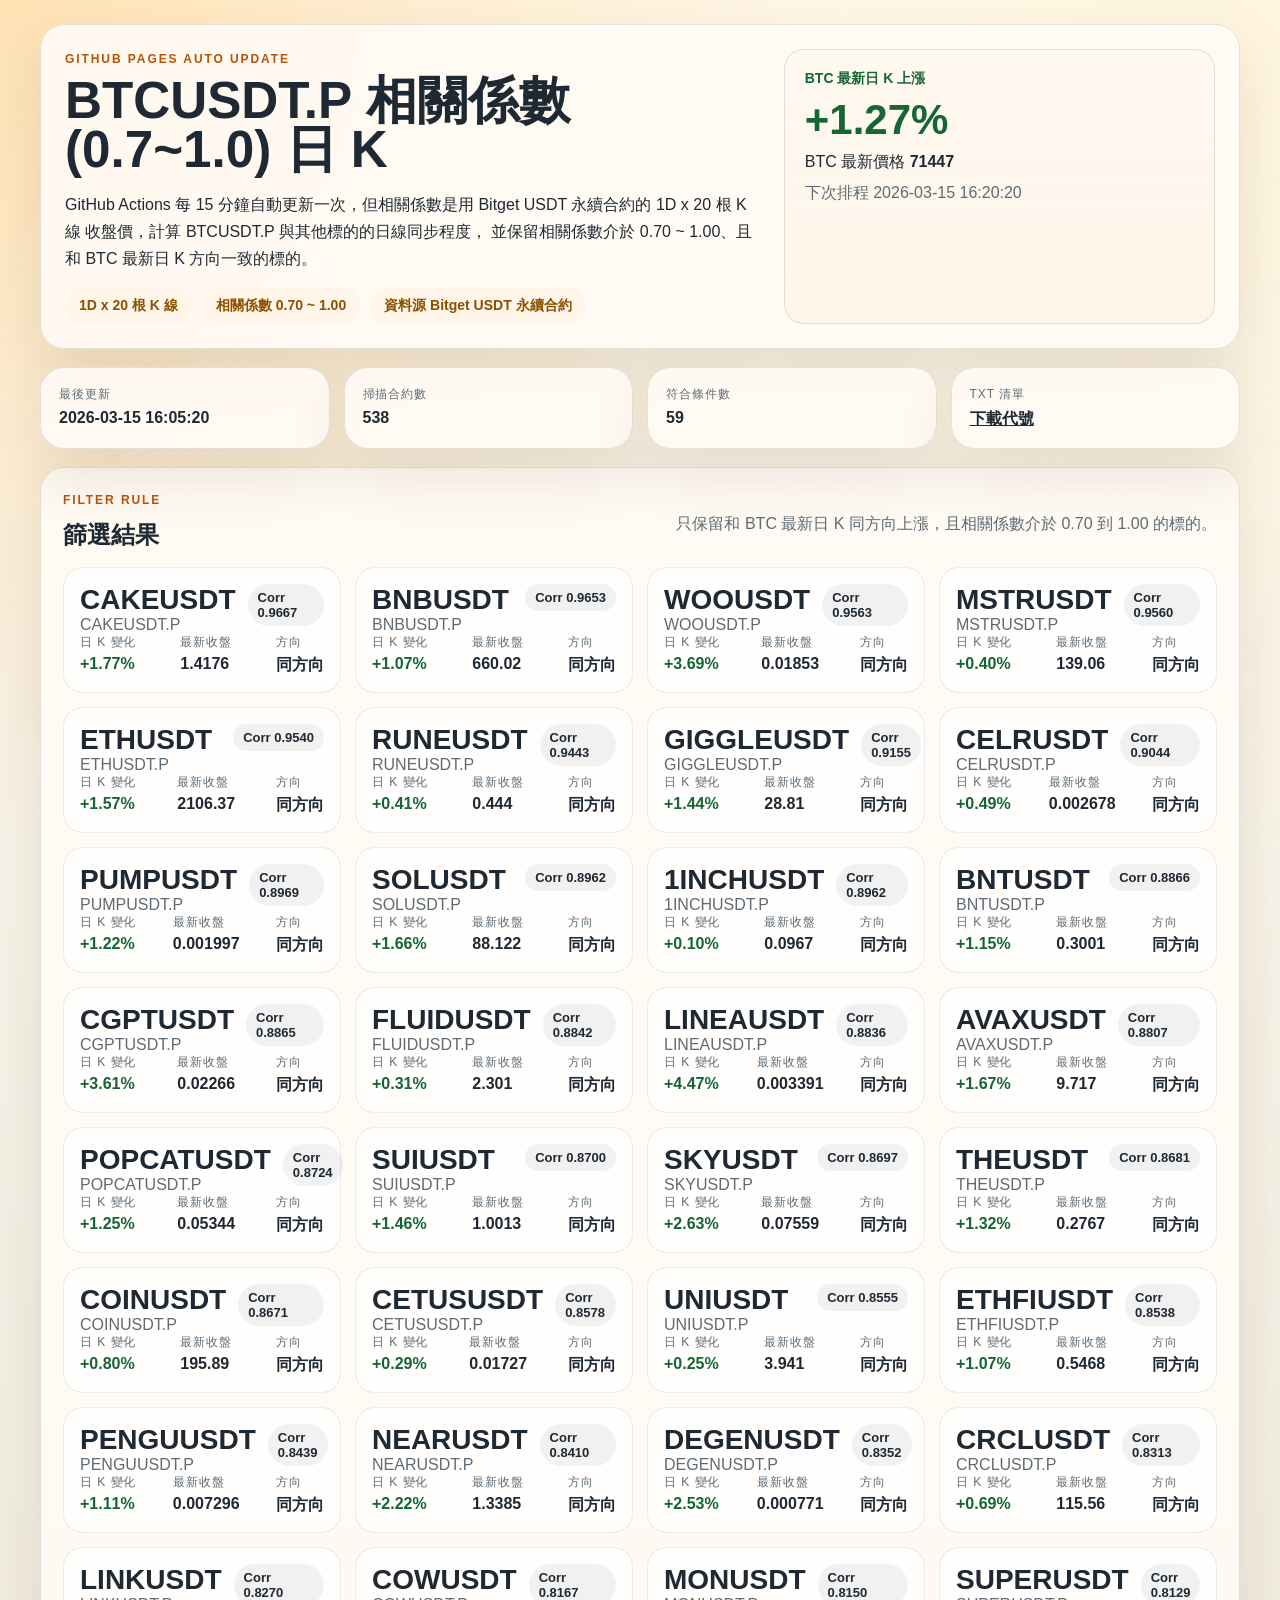
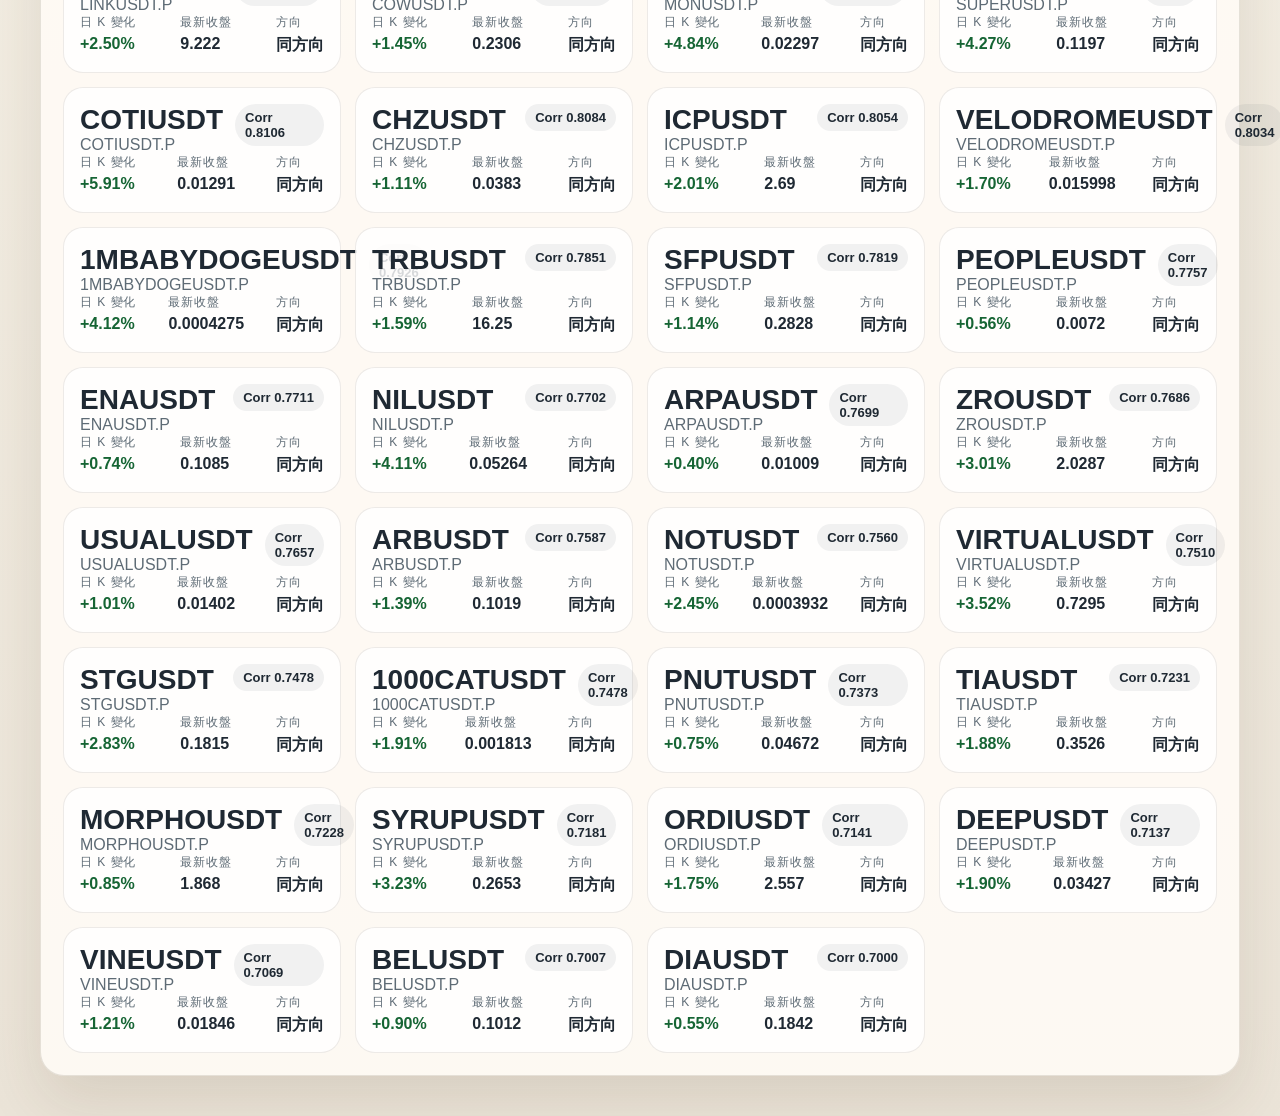
==== commit f775f564: "Update BTC correlation dashboard" ====
--- a/docs/index.html
+++ b/docs/index.html
@@ -164,16 +164,16 @@
       </div>
       <div class="spotlight">
         <div class="dir trend-up">BTC 最新日 K 上漲</div>
-        <div class="price trend-up">+1.33%</div>
-        <div>BTC 最新價格 <strong>71493.1</strong></div>
-        <div style="margin-top: 10px; color: var(--muted);">下次排程 2026-03-15 15:48:12</div>
+        <div class="price trend-up">+1.27%</div>
+        <div>BTC 最新價格 <strong>71447</strong></div>
+        <div style="margin-top: 10px; color: var(--muted);">下次排程 2026-03-15 16:20:20</div>
       </div>
     </section>
 
     <section class="strip">
-      <div><span class="label">最後更新</span><strong>2026-03-15 15:33:12</strong></div>
+      <div><span class="label">最後更新</span><strong>2026-03-15 16:05:20</strong></div>
       <div><span class="label">掃描合約數</span><strong>538</strong></div>
-      <div><span class="label">符合條件數</span><strong>57</strong></div>
+      <div><span class="label">符合條件數</span><strong>59</strong></div>
       <div><span class="label">TXT 清單</span><a class="download" href="hot_symbols.txt">下載代號</a></div>
     </section>
 
@@ -193,16 +193,16 @@
                   <h3>CAKEUSDT</h3>
                   <div class="sub">CAKEUSDT.P</div>
                 </div>
-                <span class="corr">Corr 0.9671</span>
-              </div>
-              <div class="metrics">
-                <div class="metric">
-                  <span class="label">日 K 變化</span>
-                  <strong class="trend-up">+1.58%</strong>
-                </div>
-                <div class="metric">
-                  <span class="label">最新收盤</span>
-                  <strong>1.4149</strong>
+                <span class="corr">Corr 0.9667</span>
+              </div>
+              <div class="metrics">
+                <div class="metric">
+                  <span class="label">日 K 變化</span>
+                  <strong class="trend-up">+1.77%</strong>
+                </div>
+                <div class="metric">
+                  <span class="label">最新收盤</span>
+                  <strong>1.4176</strong>
                 </div>
                 <div class="metric">
                   <span class="label">方向</span>
@@ -218,16 +218,16 @@
                   <h3>BNBUSDT</h3>
                   <div class="sub">BNBUSDT.P</div>
                 </div>
-                <span class="corr">Corr 0.9657</span>
-              </div>
-              <div class="metrics">
-                <div class="metric">
-                  <span class="label">日 K 變化</span>
-                  <strong class="trend-up">+0.98%</strong>
-                </div>
-                <div class="metric">
-                  <span class="label">最新收盤</span>
-                  <strong>659.41</strong>
+                <span class="corr">Corr 0.9653</span>
+              </div>
+              <div class="metrics">
+                <div class="metric">
+                  <span class="label">日 K 變化</span>
+                  <strong class="trend-up">+1.07%</strong>
+                </div>
+                <div class="metric">
+                  <span class="label">最新收盤</span>
+                  <strong>660.02</strong>
                 </div>
                 <div class="metric">
                   <span class="label">方向</span>
@@ -248,11 +248,11 @@
               <div class="metrics">
                 <div class="metric">
                   <span class="label">日 K 變化</span>
-                  <strong class="trend-up">+3.53%</strong>
-                </div>
-                <div class="metric">
-                  <span class="label">最新收盤</span>
-                  <strong>0.0185</strong>
+                  <strong class="trend-up">+3.69%</strong>
+                </div>
+                <div class="metric">
+                  <span class="label">最新收盤</span>
+                  <strong>0.01853</strong>
                 </div>
                 <div class="metric">
                   <span class="label">方向</span>
@@ -268,16 +268,16 @@
                   <h3>MSTRUSDT</h3>
                   <div class="sub">MSTRUSDT.P</div>
                 </div>
-                <span class="corr">Corr 0.9561</span>
-              </div>
-              <div class="metrics">
-                <div class="metric">
-                  <span class="label">日 K 變化</span>
-                  <strong class="trend-up">+0.48%</strong>
-                </div>
-                <div class="metric">
-                  <span class="label">最新收盤</span>
-                  <strong>139.17</strong>
+                <span class="corr">Corr 0.9560</span>
+              </div>
+              <div class="metrics">
+                <div class="metric">
+                  <span class="label">日 K 變化</span>
+                  <strong class="trend-up">+0.40%</strong>
+                </div>
+                <div class="metric">
+                  <span class="label">最新收盤</span>
+                  <strong>139.06</strong>
                 </div>
                 <div class="metric">
                   <span class="label">方向</span>
@@ -298,11 +298,11 @@
               <div class="metrics">
                 <div class="metric">
                   <span class="label">日 K 變化</span>
-                  <strong class="trend-up">+1.55%</strong>
-                </div>
-                <div class="metric">
-                  <span class="label">最新收盤</span>
-                  <strong>2105.97</strong>
+                  <strong class="trend-up">+1.57%</strong>
+                </div>
+                <div class="metric">
+                  <span class="label">最新收盤</span>
+                  <strong>2106.37</strong>
                 </div>
                 <div class="metric">
                   <span class="label">方向</span>
@@ -318,41 +318,16 @@
                   <h3>RUNEUSDT</h3>
                   <div class="sub">RUNEUSDT.P</div>
                 </div>
-                <span class="corr">Corr 0.9447</span>
-              </div>
-              <div class="metrics">
-                <div class="metric">
-                  <span class="label">日 K 變化</span>
-                  <strong class="trend-up">+0.27%</strong>
-                </div>
-                <div class="metric">
-                  <span class="label">最新收盤</span>
-                  <strong>0.4434</strong>
-                </div>
-                <div class="metric">
-                  <span class="label">方向</span>
-                  <strong>同方向</strong>
-                </div>
-              </div>
-            </article>
-            
-
-            <article class="result-card">
-              <div class="result-top">
-                <div>
-                  <h3>XMRUSDT</h3>
-                  <div class="sub">XMRUSDT.P</div>
-                </div>
-                <span class="corr">Corr 0.9166</span>
-              </div>
-              <div class="metrics">
-                <div class="metric">
-                  <span class="label">日 K 變化</span>
-                  <strong class="trend-up">+0.13%</strong>
-                </div>
-                <div class="metric">
-                  <span class="label">最新收盤</span>
-                  <strong>356.02</strong>
+                <span class="corr">Corr 0.9443</span>
+              </div>
+              <div class="metrics">
+                <div class="metric">
+                  <span class="label">日 K 變化</span>
+                  <strong class="trend-up">+0.41%</strong>
+                </div>
+                <div class="metric">
+                  <span class="label">最新收盤</span>
+                  <strong>0.444</strong>
                 </div>
                 <div class="metric">
                   <span class="label">方向</span>
@@ -368,16 +343,16 @@
                   <h3>GIGGLEUSDT</h3>
                   <div class="sub">GIGGLEUSDT.P</div>
                 </div>
-                <span class="corr">Corr 0.9147</span>
-              </div>
-              <div class="metrics">
-                <div class="metric">
-                  <span class="label">日 K 變化</span>
-                  <strong class="trend-up">+1.23%</strong>
-                </div>
-                <div class="metric">
-                  <span class="label">最新收盤</span>
-                  <strong>28.75</strong>
+                <span class="corr">Corr 0.9155</span>
+              </div>
+              <div class="metrics">
+                <div class="metric">
+                  <span class="label">日 K 變化</span>
+                  <strong class="trend-up">+1.44%</strong>
+                </div>
+                <div class="metric">
+                  <span class="label">最新收盤</span>
+                  <strong>28.81</strong>
                 </div>
                 <div class="metric">
                   <span class="label">方向</span>
@@ -393,16 +368,16 @@
                   <h3>CELRUSDT</h3>
                   <div class="sub">CELRUSDT.P</div>
                 </div>
-                <span class="corr">Corr 0.9043</span>
-              </div>
-              <div class="metrics">
-                <div class="metric">
-                  <span class="label">日 K 變化</span>
-                  <strong class="trend-up">+0.41%</strong>
-                </div>
-                <div class="metric">
-                  <span class="label">最新收盤</span>
-                  <strong>0.002676</strong>
+                <span class="corr">Corr 0.9044</span>
+              </div>
+              <div class="metrics">
+                <div class="metric">
+                  <span class="label">日 K 變化</span>
+                  <strong class="trend-up">+0.49%</strong>
+                </div>
+                <div class="metric">
+                  <span class="label">最新收盤</span>
+                  <strong>0.002678</strong>
                 </div>
                 <div class="metric">
                   <span class="label">方向</span>
@@ -418,16 +393,16 @@
                   <h3>PUMPUSDT</h3>
                   <div class="sub">PUMPUSDT.P</div>
                 </div>
-                <span class="corr">Corr 0.8977</span>
-              </div>
-              <div class="metrics">
-                <div class="metric">
-                  <span class="label">日 K 變化</span>
-                  <strong class="trend-up">+1.42%</strong>
-                </div>
-                <div class="metric">
-                  <span class="label">最新收盤</span>
-                  <strong>0.002001</strong>
+                <span class="corr">Corr 0.8969</span>
+              </div>
+              <div class="metrics">
+                <div class="metric">
+                  <span class="label">日 K 變化</span>
+                  <strong class="trend-up">+1.22%</strong>
+                </div>
+                <div class="metric">
+                  <span class="label">最新收盤</span>
+                  <strong>0.001997</strong>
                 </div>
                 <div class="metric">
                   <span class="label">方向</span>
@@ -443,16 +418,116 @@
                   <h3>SOLUSDT</h3>
                   <div class="sub">SOLUSDT.P</div>
                 </div>
-                <span class="corr">Corr 0.8968</span>
-              </div>
-              <div class="metrics">
-                <div class="metric">
-                  <span class="label">日 K 變化</span>
-                  <strong class="trend-up">+1.82%</strong>
-                </div>
-                <div class="metric">
-                  <span class="label">最新收盤</span>
-                  <strong>88.26</strong>
+                <span class="corr">Corr 0.8962</span>
+              </div>
+              <div class="metrics">
+                <div class="metric">
+                  <span class="label">日 K 變化</span>
+                  <strong class="trend-up">+1.66%</strong>
+                </div>
+                <div class="metric">
+                  <span class="label">最新收盤</span>
+                  <strong>88.122</strong>
+                </div>
+                <div class="metric">
+                  <span class="label">方向</span>
+                  <strong>同方向</strong>
+                </div>
+              </div>
+            </article>
+            
+
+            <article class="result-card">
+              <div class="result-top">
+                <div>
+                  <h3>1INCHUSDT</h3>
+                  <div class="sub">1INCHUSDT.P</div>
+                </div>
+                <span class="corr">Corr 0.8962</span>
+              </div>
+              <div class="metrics">
+                <div class="metric">
+                  <span class="label">日 K 變化</span>
+                  <strong class="trend-up">+0.10%</strong>
+                </div>
+                <div class="metric">
+                  <span class="label">最新收盤</span>
+                  <strong>0.0967</strong>
+                </div>
+                <div class="metric">
+                  <span class="label">方向</span>
+                  <strong>同方向</strong>
+                </div>
+              </div>
+            </article>
+            
+
+            <article class="result-card">
+              <div class="result-top">
+                <div>
+                  <h3>BNTUSDT</h3>
+                  <div class="sub">BNTUSDT.P</div>
+                </div>
+                <span class="corr">Corr 0.8866</span>
+              </div>
+              <div class="metrics">
+                <div class="metric">
+                  <span class="label">日 K 變化</span>
+                  <strong class="trend-up">+1.15%</strong>
+                </div>
+                <div class="metric">
+                  <span class="label">最新收盤</span>
+                  <strong>0.3001</strong>
+                </div>
+                <div class="metric">
+                  <span class="label">方向</span>
+                  <strong>同方向</strong>
+                </div>
+              </div>
+            </article>
+            
+
+            <article class="result-card">
+              <div class="result-top">
+                <div>
+                  <h3>CGPTUSDT</h3>
+                  <div class="sub">CGPTUSDT.P</div>
+                </div>
+                <span class="corr">Corr 0.8865</span>
+              </div>
+              <div class="metrics">
+                <div class="metric">
+                  <span class="label">日 K 變化</span>
+                  <strong class="trend-up">+3.61%</strong>
+                </div>
+                <div class="metric">
+                  <span class="label">最新收盤</span>
+                  <strong>0.02266</strong>
+                </div>
+                <div class="metric">
+                  <span class="label">方向</span>
+                  <strong>同方向</strong>
+                </div>
+              </div>
+            </article>
+            
+
+            <article class="result-card">
+              <div class="result-top">
+                <div>
+                  <h3>FLUIDUSDT</h3>
+                  <div class="sub">FLUIDUSDT.P</div>
+                </div>
+                <span class="corr">Corr 0.8842</span>
+              </div>
+              <div class="metrics">
+                <div class="metric">
+                  <span class="label">日 K 變化</span>
+                  <strong class="trend-up">+0.31%</strong>
+                </div>
+                <div class="metric">
+                  <span class="label">最新收盤</span>
+                  <strong>2.301</strong>
                 </div>
                 <div class="metric">
                   <span class="label">方向</span>
@@ -468,66 +543,16 @@
                   <h3>LINEAUSDT</h3>
                   <div class="sub">LINEAUSDT.P</div>
                 </div>
-                <span class="corr">Corr 0.8936</span>
-              </div>
-              <div class="metrics">
-                <div class="metric">
-                  <span class="label">日 K 變化</span>
-                  <strong class="trend-up">+3.20%</strong>
-                </div>
-                <div class="metric">
-                  <span class="label">最新收盤</span>
-                  <strong>0.00335</strong>
-                </div>
-                <div class="metric">
-                  <span class="label">方向</span>
-                  <strong>同方向</strong>
-                </div>
-              </div>
-            </article>
-            
-
-            <article class="result-card">
-              <div class="result-top">
-                <div>
-                  <h3>CGPTUSDT</h3>
-                  <div class="sub">CGPTUSDT.P</div>
-                </div>
-                <span class="corr">Corr 0.8867</span>
-              </div>
-              <div class="metrics">
-                <div class="metric">
-                  <span class="label">日 K 變化</span>
-                  <strong class="trend-up">+3.80%</strong>
-                </div>
-                <div class="metric">
-                  <span class="label">最新收盤</span>
-                  <strong>0.0227</strong>
-                </div>
-                <div class="metric">
-                  <span class="label">方向</span>
-                  <strong>同方向</strong>
-                </div>
-              </div>
-            </article>
-            
-
-            <article class="result-card">
-              <div class="result-top">
-                <div>
-                  <h3>BNTUSDT</h3>
-                  <div class="sub">BNTUSDT.P</div>
-                </div>
-                <span class="corr">Corr 0.8866</span>
-              </div>
-              <div class="metrics">
-                <div class="metric">
-                  <span class="label">日 K 變化</span>
-                  <strong class="trend-up">+1.08%</strong>
-                </div>
-                <div class="metric">
-                  <span class="label">最新收盤</span>
-                  <strong>0.2999</strong>
+                <span class="corr">Corr 0.8836</span>
+              </div>
+              <div class="metrics">
+                <div class="metric">
+                  <span class="label">日 K 變化</span>
+                  <strong class="trend-up">+4.47%</strong>
+                </div>
+                <div class="metric">
+                  <span class="label">最新收盤</span>
+                  <strong>0.003391</strong>
                 </div>
                 <div class="metric">
                   <span class="label">方向</span>
@@ -543,16 +568,16 @@
                   <h3>AVAXUSDT</h3>
                   <div class="sub">AVAXUSDT.P</div>
                 </div>
-                <span class="corr">Corr 0.8804</span>
-              </div>
-              <div class="metrics">
-                <div class="metric">
-                  <span class="label">日 K 變化</span>
-                  <strong class="trend-up">+1.46%</strong>
-                </div>
-                <div class="metric">
-                  <span class="label">最新收盤</span>
-                  <strong>9.697</strong>
+                <span class="corr">Corr 0.8807</span>
+              </div>
+              <div class="metrics">
+                <div class="metric">
+                  <span class="label">日 K 變化</span>
+                  <strong class="trend-up">+1.67%</strong>
+                </div>
+                <div class="metric">
+                  <span class="label">最新收盤</span>
+                  <strong>9.717</strong>
                 </div>
                 <div class="metric">
                   <span class="label">方向</span>
@@ -568,16 +593,16 @@
                   <h3>POPCATUSDT</h3>
                   <div class="sub">POPCATUSDT.P</div>
                 </div>
-                <span class="corr">Corr 0.8727</span>
-              </div>
-              <div class="metrics">
-                <div class="metric">
-                  <span class="label">日 K 變化</span>
-                  <strong class="trend-up">+1.38%</strong>
-                </div>
-                <div class="metric">
-                  <span class="label">最新收盤</span>
-                  <strong>0.05351</strong>
+                <span class="corr">Corr 0.8724</span>
+              </div>
+              <div class="metrics">
+                <div class="metric">
+                  <span class="label">日 K 變化</span>
+                  <strong class="trend-up">+1.25%</strong>
+                </div>
+                <div class="metric">
+                  <span class="label">最新收盤</span>
+                  <strong>0.05344</strong>
                 </div>
                 <div class="metric">
                   <span class="label">方向</span>
@@ -593,16 +618,16 @@
                   <h3>SUIUSDT</h3>
                   <div class="sub">SUIUSDT.P</div>
                 </div>
-                <span class="corr">Corr 0.8706</span>
-              </div>
-              <div class="metrics">
-                <div class="metric">
-                  <span class="label">日 K 變化</span>
-                  <strong class="trend-up">+1.32%</strong>
-                </div>
-                <div class="metric">
-                  <span class="label">最新收盤</span>
-                  <strong>0.9999</strong>
+                <span class="corr">Corr 0.8700</span>
+              </div>
+              <div class="metrics">
+                <div class="metric">
+                  <span class="label">日 K 變化</span>
+                  <strong class="trend-up">+1.46%</strong>
+                </div>
+                <div class="metric">
+                  <span class="label">最新收盤</span>
+                  <strong>1.0013</strong>
                 </div>
                 <div class="metric">
                   <span class="label">方向</span>
@@ -618,16 +643,16 @@
                   <h3>SKYUSDT</h3>
                   <div class="sub">SKYUSDT.P</div>
                 </div>
-                <span class="corr">Corr 0.8702</span>
-              </div>
-              <div class="metrics">
-                <div class="metric">
-                  <span class="label">日 K 變化</span>
-                  <strong class="trend-up">+2.82%</strong>
-                </div>
-                <div class="metric">
-                  <span class="label">最新收盤</span>
-                  <strong>0.07573</strong>
+                <span class="corr">Corr 0.8697</span>
+              </div>
+              <div class="metrics">
+                <div class="metric">
+                  <span class="label">日 K 變化</span>
+                  <strong class="trend-up">+2.63%</strong>
+                </div>
+                <div class="metric">
+                  <span class="label">最新收盤</span>
+                  <strong>0.07559</strong>
                 </div>
                 <div class="metric">
                   <span class="label">方向</span>
@@ -643,16 +668,16 @@
                   <h3>THEUSDT</h3>
                   <div class="sub">THEUSDT.P</div>
                 </div>
-                <span class="corr">Corr 0.8680</span>
-              </div>
-              <div class="metrics">
-                <div class="metric">
-                  <span class="label">日 K 變化</span>
-                  <strong class="trend-up">+1.06%</strong>
-                </div>
-                <div class="metric">
-                  <span class="label">最新收盤</span>
-                  <strong>0.276</strong>
+                <span class="corr">Corr 0.8681</span>
+              </div>
+              <div class="metrics">
+                <div class="metric">
+                  <span class="label">日 K 變化</span>
+                  <strong class="trend-up">+1.32%</strong>
+                </div>
+                <div class="metric">
+                  <span class="label">最新收盤</span>
+                  <strong>0.2767</strong>
                 </div>
                 <div class="metric">
                   <span class="label">方向</span>
@@ -668,16 +693,16 @@
                   <h3>COINUSDT</h3>
                   <div class="sub">COINUSDT.P</div>
                 </div>
-                <span class="corr">Corr 0.8669</span>
-              </div>
-              <div class="metrics">
-                <div class="metric">
-                  <span class="label">日 K 變化</span>
-                  <strong class="trend-up">+0.84%</strong>
-                </div>
-                <div class="metric">
-                  <span class="label">最新收盤</span>
-                  <strong>195.97</strong>
+                <span class="corr">Corr 0.8671</span>
+              </div>
+              <div class="metrics">
+                <div class="metric">
+                  <span class="label">日 K 變化</span>
+                  <strong class="trend-up">+0.80%</strong>
+                </div>
+                <div class="metric">
+                  <span class="label">最新收盤</span>
+                  <strong>195.89</strong>
                 </div>
                 <div class="metric">
                   <span class="label">方向</span>
@@ -693,7 +718,7 @@
                   <h3>CETUSUSDT</h3>
                   <div class="sub">CETUSUSDT.P</div>
                 </div>
-                <span class="corr">Corr 0.8579</span>
+                <span class="corr">Corr 0.8578</span>
               </div>
               <div class="metrics">
                 <div class="metric">
@@ -718,16 +743,16 @@
                   <h3>UNIUSDT</h3>
                   <div class="sub">UNIUSDT.P</div>
                 </div>
-                <span class="corr">Corr 0.8547</span>
-              </div>
-              <div class="metrics">
-                <div class="metric">
-                  <span class="label">日 K 變化</span>
-                  <strong class="trend-up">+0.20%</strong>
-                </div>
-                <div class="metric">
-                  <span class="label">最新收盤</span>
-                  <strong>3.939</strong>
+                <span class="corr">Corr 0.8555</span>
+              </div>
+              <div class="metrics">
+                <div class="metric">
+                  <span class="label">日 K 變化</span>
+                  <strong class="trend-up">+0.25%</strong>
+                </div>
+                <div class="metric">
+                  <span class="label">最新收盤</span>
+                  <strong>3.941</strong>
                 </div>
                 <div class="metric">
                   <span class="label">方向</span>
@@ -743,16 +768,16 @@
                   <h3>ETHFIUSDT</h3>
                   <div class="sub">ETHFIUSDT.P</div>
                 </div>
-                <span class="corr">Corr 0.8521</span>
-              </div>
-              <div class="metrics">
-                <div class="metric">
-                  <span class="label">日 K 變化</span>
-                  <strong class="trend-up">+0.87%</strong>
-                </div>
-                <div class="metric">
-                  <span class="label">最新收盤</span>
-                  <strong>0.5457</strong>
+                <span class="corr">Corr 0.8538</span>
+              </div>
+              <div class="metrics">
+                <div class="metric">
+                  <span class="label">日 K 變化</span>
+                  <strong class="trend-up">+1.07%</strong>
+                </div>
+                <div class="metric">
+                  <span class="label">最新收盤</span>
+                  <strong>0.5468</strong>
                 </div>
                 <div class="metric">
                   <span class="label">方向</span>
@@ -773,36 +798,11 @@
               <div class="metrics">
                 <div class="metric">
                   <span class="label">日 K 變化</span>
-                  <strong class="trend-up">+1.08%</strong>
-                </div>
-                <div class="metric">
-                  <span class="label">最新收盤</span>
-                  <strong>0.007294</strong>
-                </div>
-                <div class="metric">
-                  <span class="label">方向</span>
-                  <strong>同方向</strong>
-                </div>
-              </div>
-            </article>
-            
-
-            <article class="result-card">
-              <div class="result-top">
-                <div>
-                  <h3>LUMIAUSDT</h3>
-                  <div class="sub">LUMIAUSDT.P</div>
-                </div>
-                <span class="corr">Corr 0.8425</span>
-              </div>
-              <div class="metrics">
-                <div class="metric">
-                  <span class="label">日 K 變化</span>
-                  <strong class="trend-up">+0.31%</strong>
-                </div>
-                <div class="metric">
-                  <span class="label">最新收盤</span>
-                  <strong>0.06716</strong>
+                  <strong class="trend-up">+1.11%</strong>
+                </div>
+                <div class="metric">
+                  <span class="label">最新收盤</span>
+                  <strong>0.007296</strong>
                 </div>
                 <div class="metric">
                   <span class="label">方向</span>
@@ -818,16 +818,16 @@
                   <h3>NEARUSDT</h3>
                   <div class="sub">NEARUSDT.P</div>
                 </div>
-                <span class="corr">Corr 0.8400</span>
-              </div>
-              <div class="metrics">
-                <div class="metric">
-                  <span class="label">日 K 變化</span>
-                  <strong class="trend-up">+1.66%</strong>
-                </div>
-                <div class="metric">
-                  <span class="label">最新收盤</span>
-                  <strong>1.3312</strong>
+                <span class="corr">Corr 0.8410</span>
+              </div>
+              <div class="metrics">
+                <div class="metric">
+                  <span class="label">日 K 變化</span>
+                  <strong class="trend-up">+2.22%</strong>
+                </div>
+                <div class="metric">
+                  <span class="label">最新收盤</span>
+                  <strong>1.3385</strong>
                 </div>
                 <div class="metric">
                   <span class="label">方向</span>
@@ -843,16 +843,16 @@
                   <h3>DEGENUSDT</h3>
                   <div class="sub">DEGENUSDT.P</div>
                 </div>
-                <span class="corr">Corr 0.8381</span>
-              </div>
-              <div class="metrics">
-                <div class="metric">
-                  <span class="label">日 K 變化</span>
-                  <strong class="trend-up">+1.99%</strong>
-                </div>
-                <div class="metric">
-                  <span class="label">最新收盤</span>
-                  <strong>0.000767</strong>
+                <span class="corr">Corr 0.8352</span>
+              </div>
+              <div class="metrics">
+                <div class="metric">
+                  <span class="label">日 K 變化</span>
+                  <strong class="trend-up">+2.53%</strong>
+                </div>
+                <div class="metric">
+                  <span class="label">最新收盤</span>
+                  <strong>0.000771</strong>
                 </div>
                 <div class="metric">
                   <span class="label">方向</span>
@@ -868,7 +868,7 @@
                   <h3>CRCLUSDT</h3>
                   <div class="sub">CRCLUSDT.P</div>
                 </div>
-                <span class="corr">Corr 0.8314</span>
+                <span class="corr">Corr 0.8313</span>
               </div>
               <div class="metrics">
                 <div class="metric">
@@ -893,41 +893,41 @@
                   <h3>LINKUSDT</h3>
                   <div class="sub">LINKUSDT.P</div>
                 </div>
-                <span class="corr">Corr 0.8256</span>
-              </div>
-              <div class="metrics">
-                <div class="metric">
-                  <span class="label">日 K 變化</span>
-                  <strong class="trend-up">+2.27%</strong>
-                </div>
-                <div class="metric">
-                  <span class="label">最新收盤</span>
-                  <strong>9.201</strong>
-                </div>
-                <div class="metric">
-                  <span class="label">方向</span>
-                  <strong>同方向</strong>
-                </div>
-              </div>
-            </article>
-            
-
-            <article class="result-card">
-              <div class="result-top">
-                <div>
-                  <h3>BRETTUSDT</h3>
-                  <div class="sub">BRETTUSDT.P</div>
-                </div>
-                <span class="corr">Corr 0.8206</span>
-              </div>
-              <div class="metrics">
-                <div class="metric">
-                  <span class="label">日 K 變化</span>
-                  <strong class="trend-up">+0.14%</strong>
-                </div>
-                <div class="metric">
-                  <span class="label">最新收盤</span>
-                  <strong>0.00732</strong>
+                <span class="corr">Corr 0.8270</span>
+              </div>
+              <div class="metrics">
+                <div class="metric">
+                  <span class="label">日 K 變化</span>
+                  <strong class="trend-up">+2.50%</strong>
+                </div>
+                <div class="metric">
+                  <span class="label">最新收盤</span>
+                  <strong>9.222</strong>
+                </div>
+                <div class="metric">
+                  <span class="label">方向</span>
+                  <strong>同方向</strong>
+                </div>
+              </div>
+            </article>
+            
+
+            <article class="result-card">
+              <div class="result-top">
+                <div>
+                  <h3>COWUSDT</h3>
+                  <div class="sub">COWUSDT.P</div>
+                </div>
+                <span class="corr">Corr 0.8167</span>
+              </div>
+              <div class="metrics">
+                <div class="metric">
+                  <span class="label">日 K 變化</span>
+                  <strong class="trend-up">+1.45%</strong>
+                </div>
+                <div class="metric">
+                  <span class="label">最新收盤</span>
+                  <strong>0.2306</strong>
                 </div>
                 <div class="metric">
                   <span class="label">方向</span>
@@ -943,16 +943,16 @@
                   <h3>MONUSDT</h3>
                   <div class="sub">MONUSDT.P</div>
                 </div>
-                <span class="corr">Corr 0.8188</span>
-              </div>
-              <div class="metrics">
-                <div class="metric">
-                  <span class="label">日 K 變化</span>
-                  <strong class="trend-up">+4.47%</strong>
-                </div>
-                <div class="metric">
-                  <span class="label">最新收盤</span>
-                  <strong>0.02289</strong>
+                <span class="corr">Corr 0.8150</span>
+              </div>
+              <div class="metrics">
+                <div class="metric">
+                  <span class="label">日 K 變化</span>
+                  <strong class="trend-up">+4.84%</strong>
+                </div>
+                <div class="metric">
+                  <span class="label">最新收盤</span>
+                  <strong>0.02297</strong>
                 </div>
                 <div class="metric">
                   <span class="label">方向</span>
@@ -968,41 +968,16 @@
                   <h3>SUPERUSDT</h3>
                   <div class="sub">SUPERUSDT.P</div>
                 </div>
-                <span class="corr">Corr 0.8147</span>
-              </div>
-              <div class="metrics">
-                <div class="metric">
-                  <span class="label">日 K 變化</span>
-                  <strong class="trend-up">+3.83%</strong>
-                </div>
-                <div class="metric">
-                  <span class="label">最新收盤</span>
-                  <strong>0.1192</strong>
-                </div>
-                <div class="metric">
-                  <span class="label">方向</span>
-                  <strong>同方向</strong>
-                </div>
-              </div>
-            </article>
-            
-
-            <article class="result-card">
-              <div class="result-top">
-                <div>
-                  <h3>COWUSDT</h3>
-                  <div class="sub">COWUSDT.P</div>
-                </div>
-                <span class="corr">Corr 0.8138</span>
-              </div>
-              <div class="metrics">
-                <div class="metric">
-                  <span class="label">日 K 變化</span>
-                  <strong class="trend-up">+1.19%</strong>
-                </div>
-                <div class="metric">
-                  <span class="label">最新收盤</span>
-                  <strong>0.23</strong>
+                <span class="corr">Corr 0.8129</span>
+              </div>
+              <div class="metrics">
+                <div class="metric">
+                  <span class="label">日 K 變化</span>
+                  <strong class="trend-up">+4.27%</strong>
+                </div>
+                <div class="metric">
+                  <span class="label">最新收盤</span>
+                  <strong>0.1197</strong>
                 </div>
                 <div class="metric">
                   <span class="label">方向</span>
@@ -1018,16 +993,16 @@
                   <h3>COTIUSDT</h3>
                   <div class="sub">COTIUSDT.P</div>
                 </div>
-                <span class="corr">Corr 0.8088</span>
-              </div>
-              <div class="metrics">
-                <div class="metric">
-                  <span class="label">日 K 變化</span>
-                  <strong class="trend-up">+6.32%</strong>
-                </div>
-                <div class="metric">
-                  <span class="label">最新收盤</span>
-                  <strong>0.01296</strong>
+                <span class="corr">Corr 0.8106</span>
+              </div>
+              <div class="metrics">
+                <div class="metric">
+                  <span class="label">日 K 變化</span>
+                  <strong class="trend-up">+5.91%</strong>
+                </div>
+                <div class="metric">
+                  <span class="label">最新收盤</span>
+                  <strong>0.01291</strong>
                 </div>
                 <div class="metric">
                   <span class="label">方向</span>
@@ -1043,16 +1018,16 @@
                   <h3>CHZUSDT</h3>
                   <div class="sub">CHZUSDT.P</div>
                 </div>
-                <span class="corr">Corr 0.8073</span>
-              </div>
-              <div class="metrics">
-                <div class="metric">
-                  <span class="label">日 K 變化</span>
-                  <strong class="trend-up">+0.66%</strong>
-                </div>
-                <div class="metric">
-                  <span class="label">最新收盤</span>
-                  <strong>0.03813</strong>
+                <span class="corr">Corr 0.8084</span>
+              </div>
+              <div class="metrics">
+                <div class="metric">
+                  <span class="label">日 K 變化</span>
+                  <strong class="trend-up">+1.11%</strong>
+                </div>
+                <div class="metric">
+                  <span class="label">最新收盤</span>
+                  <strong>0.0383</strong>
                 </div>
                 <div class="metric">
                   <span class="label">方向</span>
@@ -1068,16 +1043,16 @@
                   <h3>ICPUSDT</h3>
                   <div class="sub">ICPUSDT.P</div>
                 </div>
-                <span class="corr">Corr 0.8057</span>
-              </div>
-              <div class="metrics">
-                <div class="metric">
-                  <span class="label">日 K 變化</span>
-                  <strong class="trend-up">+1.44%</strong>
-                </div>
-                <div class="metric">
-                  <span class="label">最新收盤</span>
-                  <strong>2.675</strong>
+                <span class="corr">Corr 0.8054</span>
+              </div>
+              <div class="metrics">
+                <div class="metric">
+                  <span class="label">日 K 變化</span>
+                  <strong class="trend-up">+2.01%</strong>
+                </div>
+                <div class="metric">
+                  <span class="label">最新收盤</span>
+                  <strong>2.69</strong>
                 </div>
                 <div class="metric">
                   <span class="label">方向</span>
@@ -1093,16 +1068,16 @@
                   <h3>VELODROMEUSDT</h3>
                   <div class="sub">VELODROMEUSDT.P</div>
                 </div>
-                <span class="corr">Corr 0.8017</span>
-              </div>
-              <div class="metrics">
-                <div class="metric">
-                  <span class="label">日 K 變化</span>
-                  <strong class="trend-up">+1.63%</strong>
-                </div>
-                <div class="metric">
-                  <span class="label">最新收盤</span>
-                  <strong>0.015988</strong>
+                <span class="corr">Corr 0.8034</span>
+              </div>
+              <div class="metrics">
+                <div class="metric">
+                  <span class="label">日 K 變化</span>
+                  <strong class="trend-up">+1.70%</strong>
+                </div>
+                <div class="metric">
+                  <span class="label">最新收盤</span>
+                  <strong>0.015998</strong>
                 </div>
                 <div class="metric">
                   <span class="label">方向</span>
@@ -1118,16 +1093,16 @@
                   <h3>1MBABYDOGEUSDT</h3>
                   <div class="sub">1MBABYDOGEUSDT.P</div>
                 </div>
-                <span class="corr">Corr 0.7929</span>
-              </div>
-              <div class="metrics">
-                <div class="metric">
-                  <span class="label">日 K 變化</span>
-                  <strong class="trend-up">+3.24%</strong>
-                </div>
-                <div class="metric">
-                  <span class="label">最新收盤</span>
-                  <strong>0.0004239</strong>
+                <span class="corr">Corr 0.7926</span>
+              </div>
+              <div class="metrics">
+                <div class="metric">
+                  <span class="label">日 K 變化</span>
+                  <strong class="trend-up">+4.12%</strong>
+                </div>
+                <div class="metric">
+                  <span class="label">最新收盤</span>
+                  <strong>0.0004275</strong>
                 </div>
                 <div class="metric">
                   <span class="label">方向</span>
@@ -1143,16 +1118,16 @@
                   <h3>TRBUSDT</h3>
                   <div class="sub">TRBUSDT.P</div>
                 </div>
-                <span class="corr">Corr 0.7861</span>
-              </div>
-              <div class="metrics">
-                <div class="metric">
-                  <span class="label">日 K 變化</span>
-                  <strong class="trend-up">+1.24%</strong>
-                </div>
-                <div class="metric">
-                  <span class="label">最新收盤</span>
-                  <strong>16.194</strong>
+                <span class="corr">Corr 0.7851</span>
+              </div>
+              <div class="metrics">
+                <div class="metric">
+                  <span class="label">日 K 變化</span>
+                  <strong class="trend-up">+1.59%</strong>
+                </div>
+                <div class="metric">
+                  <span class="label">最新收盤</span>
+                  <strong>16.25</strong>
                 </div>
                 <div class="metric">
                   <span class="label">方向</span>
@@ -1173,11 +1148,61 @@
               <div class="metrics">
                 <div class="metric">
                   <span class="label">日 K 變化</span>
-                  <strong class="trend-up">+0.86%</strong>
-                </div>
-                <div class="metric">
-                  <span class="label">最新收盤</span>
-                  <strong>0.282</strong>
+                  <strong class="trend-up">+1.14%</strong>
+                </div>
+                <div class="metric">
+                  <span class="label">最新收盤</span>
+                  <strong>0.2828</strong>
+                </div>
+                <div class="metric">
+                  <span class="label">方向</span>
+                  <strong>同方向</strong>
+                </div>
+              </div>
+            </article>
+            
+
+            <article class="result-card">
+              <div class="result-top">
+                <div>
+                  <h3>PEOPLEUSDT</h3>
+                  <div class="sub">PEOPLEUSDT.P</div>
+                </div>
+                <span class="corr">Corr 0.7757</span>
+              </div>
+              <div class="metrics">
+                <div class="metric">
+                  <span class="label">日 K 變化</span>
+                  <strong class="trend-up">+0.56%</strong>
+                </div>
+                <div class="metric">
+                  <span class="label">最新收盤</span>
+                  <strong>0.0072</strong>
+                </div>
+                <div class="metric">
+                  <span class="label">方向</span>
+                  <strong>同方向</strong>
+                </div>
+              </div>
+            </article>
+            
+
+            <article class="result-card">
+              <div class="result-top">
+                <div>
+                  <h3>ENAUSDT</h3>
+                  <div class="sub">ENAUSDT.P</div>
+                </div>
+                <span class="corr">Corr 0.7711</span>
+              </div>
+              <div class="metrics">
+                <div class="metric">
+                  <span class="label">日 K 變化</span>
+                  <strong class="trend-up">+0.74%</strong>
+                </div>
+                <div class="metric">
+                  <span class="label">最新收盤</span>
+                  <strong>0.1085</strong>
                 </div>
                 <div class="metric">
                   <span class="label">方向</span>
@@ -1193,16 +1218,16 @@
                   <h3>NILUSDT</h3>
                   <div class="sub">NILUSDT.P</div>
                 </div>
-                <span class="corr">Corr 0.7719</span>
-              </div>
-              <div class="metrics">
-                <div class="metric">
-                  <span class="label">日 K 變化</span>
-                  <strong class="trend-up">+3.86%</strong>
-                </div>
-                <div class="metric">
-                  <span class="label">最新收盤</span>
-                  <strong>0.05251</strong>
+                <span class="corr">Corr 0.7702</span>
+              </div>
+              <div class="metrics">
+                <div class="metric">
+                  <span class="label">日 K 變化</span>
+                  <strong class="trend-up">+4.11%</strong>
+                </div>
+                <div class="metric">
+                  <span class="label">最新收盤</span>
+                  <strong>0.05264</strong>
                 </div>
                 <div class="metric">
                   <span class="label">方向</span>
@@ -1218,16 +1243,16 @@
                   <h3>ARPAUSDT</h3>
                   <div class="sub">ARPAUSDT.P</div>
                 </div>
-                <span class="corr">Corr 0.7705</span>
-              </div>
-              <div class="metrics">
-                <div class="metric">
-                  <span class="label">日 K 變化</span>
-                  <strong class="trend-up">+0.50%</strong>
-                </div>
-                <div class="metric">
-                  <span class="label">最新收盤</span>
-                  <strong>0.0101</strong>
+                <span class="corr">Corr 0.7699</span>
+              </div>
+              <div class="metrics">
+                <div class="metric">
+                  <span class="label">日 K 變化</span>
+                  <strong class="trend-up">+0.40%</strong>
+                </div>
+                <div class="metric">
+                  <span class="label">最新收盤</span>
+                  <strong>0.01009</strong>
                 </div>
                 <div class="metric">
                   <span class="label">方向</span>
@@ -1243,41 +1268,16 @@
                   <h3>ZROUSDT</h3>
                   <div class="sub">ZROUSDT.P</div>
                 </div>
-                <span class="corr">Corr 0.7682</span>
-              </div>
-              <div class="metrics">
-                <div class="metric">
-                  <span class="label">日 K 變化</span>
-                  <strong class="trend-up">+2.79%</strong>
-                </div>
-                <div class="metric">
-                  <span class="label">最新收盤</span>
-                  <strong>2.0244</strong>
-                </div>
-                <div class="metric">
-                  <span class="label">方向</span>
-                  <strong>同方向</strong>
-                </div>
-              </div>
-            </article>
-            
-
-            <article class="result-card">
-              <div class="result-top">
-                <div>
-                  <h3>ENAUSDT</h3>
-                  <div class="sub">ENAUSDT.P</div>
-                </div>
-                <span class="corr">Corr 0.7659</span>
-              </div>
-              <div class="metrics">
-                <div class="metric">
-                  <span class="label">日 K 變化</span>
-                  <strong class="trend-up">+0.19%</strong>
-                </div>
-                <div class="metric">
-                  <span class="label">最新收盤</span>
-                  <strong>0.1079</strong>
+                <span class="corr">Corr 0.7686</span>
+              </div>
+              <div class="metrics">
+                <div class="metric">
+                  <span class="label">日 K 變化</span>
+                  <strong class="trend-up">+3.01%</strong>
+                </div>
+                <div class="metric">
+                  <span class="label">最新收盤</span>
+                  <strong>2.0287</strong>
                 </div>
                 <div class="metric">
                   <span class="label">方向</span>
@@ -1293,16 +1293,41 @@
                   <h3>USUALUSDT</h3>
                   <div class="sub">USUALUSDT.P</div>
                 </div>
-                <span class="corr">Corr 0.7644</span>
-              </div>
-              <div class="metrics">
-                <div class="metric">
-                  <span class="label">日 K 變化</span>
-                  <strong class="trend-up">+0.94%</strong>
-                </div>
-                <div class="metric">
-                  <span class="label">最新收盤</span>
-                  <strong>0.01401</strong>
+                <span class="corr">Corr 0.7657</span>
+              </div>
+              <div class="metrics">
+                <div class="metric">
+                  <span class="label">日 K 變化</span>
+                  <strong class="trend-up">+1.01%</strong>
+                </div>
+                <div class="metric">
+                  <span class="label">最新收盤</span>
+                  <strong>0.01402</strong>
+                </div>
+                <div class="metric">
+                  <span class="label">方向</span>
+                  <strong>同方向</strong>
+                </div>
+              </div>
+            </article>
+            
+
+            <article class="result-card">
+              <div class="result-top">
+                <div>
+                  <h3>ARBUSDT</h3>
+                  <div class="sub">ARBUSDT.P</div>
+                </div>
+                <span class="corr">Corr 0.7587</span>
+              </div>
+              <div class="metrics">
+                <div class="metric">
+                  <span class="label">日 K 變化</span>
+                  <strong class="trend-up">+1.39%</strong>
+                </div>
+                <div class="metric">
+                  <span class="label">最新收盤</span>
+                  <strong>0.1019</strong>
                 </div>
                 <div class="metric">
                   <span class="label">方向</span>
@@ -1318,16 +1343,16 @@
                   <h3>NOTUSDT</h3>
                   <div class="sub">NOTUSDT.P</div>
                 </div>
-                <span class="corr">Corr 0.7539</span>
-              </div>
-              <div class="metrics">
-                <div class="metric">
-                  <span class="label">日 K 變化</span>
-                  <strong class="trend-up">+1.93%</strong>
-                </div>
-                <div class="metric">
-                  <span class="label">最新收盤</span>
-                  <strong>0.0003912</strong>
+                <span class="corr">Corr 0.7560</span>
+              </div>
+              <div class="metrics">
+                <div class="metric">
+                  <span class="label">日 K 變化</span>
+                  <strong class="trend-up">+2.45%</strong>
+                </div>
+                <div class="metric">
+                  <span class="label">最新收盤</span>
+                  <strong>0.0003932</strong>
                 </div>
                 <div class="metric">
                   <span class="label">方向</span>
@@ -1343,41 +1368,16 @@
                   <h3>VIRTUALUSDT</h3>
                   <div class="sub">VIRTUALUSDT.P</div>
                 </div>
-                <span class="corr">Corr 0.7520</span>
-              </div>
-              <div class="metrics">
-                <div class="metric">
-                  <span class="label">日 K 變化</span>
-                  <strong class="trend-up">+3.76%</strong>
-                </div>
-                <div class="metric">
-                  <span class="label">最新收盤</span>
-                  <strong>0.7312</strong>
-                </div>
-                <div class="metric">
-                  <span class="label">方向</span>
-                  <strong>同方向</strong>
-                </div>
-              </div>
-            </article>
-            
-
-            <article class="result-card">
-              <div class="result-top">
-                <div>
-                  <h3>ARBUSDT</h3>
-                  <div class="sub">ARBUSDT.P</div>
-                </div>
-                <span class="corr">Corr 0.7518</span>
-              </div>
-              <div class="metrics">
-                <div class="metric">
-                  <span class="label">日 K 變化</span>
-                  <strong class="trend-up">+0.80%</strong>
-                </div>
-                <div class="metric">
-                  <span class="label">最新收盤</span>
-                  <strong>0.1013</strong>
+                <span class="corr">Corr 0.7510</span>
+              </div>
+              <div class="metrics">
+                <div class="metric">
+                  <span class="label">日 K 變化</span>
+                  <strong class="trend-up">+3.52%</strong>
+                </div>
+                <div class="metric">
+                  <span class="label">最新收盤</span>
+                  <strong>0.7295</strong>
                 </div>
                 <div class="metric">
                   <span class="label">方向</span>
@@ -1393,16 +1393,16 @@
                   <h3>STGUSDT</h3>
                   <div class="sub">STGUSDT.P</div>
                 </div>
-                <span class="corr">Corr 0.7467</span>
-              </div>
-              <div class="metrics">
-                <div class="metric">
-                  <span class="label">日 K 變化</span>
-                  <strong class="trend-up">+2.32%</strong>
-                </div>
-                <div class="metric">
-                  <span class="label">最新收盤</span>
-                  <strong>0.1806</strong>
+                <span class="corr">Corr 0.7478</span>
+              </div>
+              <div class="metrics">
+                <div class="metric">
+                  <span class="label">日 K 變化</span>
+                  <strong class="trend-up">+2.83%</strong>
+                </div>
+                <div class="metric">
+                  <span class="label">最新收盤</span>
+                  <strong>0.1815</strong>
                 </div>
                 <div class="metric">
                   <span class="label">方向</span>
@@ -1418,16 +1418,16 @@
                   <h3>1000CATUSDT</h3>
                   <div class="sub">1000CATUSDT.P</div>
                 </div>
-                <span class="corr">Corr 0.7466</span>
-              </div>
-              <div class="metrics">
-                <div class="metric">
-                  <span class="label">日 K 變化</span>
-                  <strong class="trend-up">+1.46%</strong>
-                </div>
-                <div class="metric">
-                  <span class="label">最新收盤</span>
-                  <strong>0.001805</strong>
+                <span class="corr">Corr 0.7478</span>
+              </div>
+              <div class="metrics">
+                <div class="metric">
+                  <span class="label">日 K 變化</span>
+                  <strong class="trend-up">+1.91%</strong>
+                </div>
+                <div class="metric">
+                  <span class="label">最新收盤</span>
+                  <strong>0.001813</strong>
                 </div>
                 <div class="metric">
                   <span class="label">方向</span>
@@ -1443,16 +1443,41 @@
                   <h3>PNUTUSDT</h3>
                   <div class="sub">PNUTUSDT.P</div>
                 </div>
-                <span class="corr">Corr 0.7343</span>
-              </div>
-              <div class="metrics">
-                <div class="metric">
-                  <span class="label">日 K 變化</span>
-                  <strong class="trend-up">+0.47%</strong>
-                </div>
-                <div class="metric">
-                  <span class="label">最新收盤</span>
-                  <strong>0.04659</strong>
+                <span class="corr">Corr 0.7373</span>
+              </div>
+              <div class="metrics">
+                <div class="metric">
+                  <span class="label">日 K 變化</span>
+                  <strong class="trend-up">+0.75%</strong>
+                </div>
+                <div class="metric">
+                  <span class="label">最新收盤</span>
+                  <strong>0.04672</strong>
+                </div>
+                <div class="metric">
+                  <span class="label">方向</span>
+                  <strong>同方向</strong>
+                </div>
+              </div>
+            </article>
+            
+
+            <article class="result-card">
+              <div class="result-top">
+                <div>
+                  <h3>TIAUSDT</h3>
+                  <div class="sub">TIAUSDT.P</div>
+                </div>
+                <span class="corr">Corr 0.7231</span>
+              </div>
+              <div class="metrics">
+                <div class="metric">
+                  <span class="label">日 K 變化</span>
+                  <strong class="trend-up">+1.88%</strong>
+                </div>
+                <div class="metric">
+                  <span class="label">最新收盤</span>
+                  <strong>0.3526</strong>
                 </div>
                 <div class="metric">
                   <span class="label">方向</span>
@@ -1468,41 +1493,16 @@
                   <h3>MORPHOUSDT</h3>
                   <div class="sub">MORPHOUSDT.P</div>
                 </div>
-                <span class="corr">Corr 0.7272</span>
-              </div>
-              <div class="metrics">
-                <div class="metric">
-                  <span class="label">日 K 變化</span>
-                  <strong class="trend-up">+1.36%</strong>
-                </div>
-                <div class="metric">
-                  <span class="label">最新收盤</span>
-                  <strong>1.8774</strong>
-                </div>
-                <div class="metric">
-                  <span class="label">方向</span>
-                  <strong>同方向</strong>
-                </div>
-              </div>
-            </article>
-            
-
-            <article class="result-card">
-              <div class="result-top">
-                <div>
-                  <h3>TIAUSDT</h3>
-                  <div class="sub">TIAUSDT.P</div>
-                </div>
-                <span class="corr">Corr 0.7223</span>
-              </div>
-              <div class="metrics">
-                <div class="metric">
-                  <span class="label">日 K 變化</span>
-                  <strong class="trend-up">+1.24%</strong>
-                </div>
-                <div class="metric">
-                  <span class="label">最新收盤</span>
-                  <strong>0.3504</strong>
+                <span class="corr">Corr 0.7228</span>
+              </div>
+              <div class="metrics">
+                <div class="metric">
+                  <span class="label">日 K 變化</span>
+                  <strong class="trend-up">+0.85%</strong>
+                </div>
+                <div class="metric">
+                  <span class="label">最新收盤</span>
+                  <strong>1.868</strong>
                 </div>
                 <div class="metric">
                   <span class="label">方向</span>
@@ -1518,16 +1518,41 @@
                   <h3>SYRUPUSDT</h3>
                   <div class="sub">SYRUPUSDT.P</div>
                 </div>
-                <span class="corr">Corr 0.7211</span>
-              </div>
-              <div class="metrics">
-                <div class="metric">
-                  <span class="label">日 K 變化</span>
-                  <strong class="trend-up">+2.26%</strong>
-                </div>
-                <div class="metric">
-                  <span class="label">最新收盤</span>
-                  <strong>0.2628</strong>
+                <span class="corr">Corr 0.7181</span>
+              </div>
+              <div class="metrics">
+                <div class="metric">
+                  <span class="label">日 K 變化</span>
+                  <strong class="trend-up">+3.23%</strong>
+                </div>
+                <div class="metric">
+                  <span class="label">最新收盤</span>
+                  <strong>0.2653</strong>
+                </div>
+                <div class="metric">
+                  <span class="label">方向</span>
+                  <strong>同方向</strong>
+                </div>
+              </div>
+            </article>
+            
+
+            <article class="result-card">
+              <div class="result-top">
+                <div>
+                  <h3>ORDIUSDT</h3>
+                  <div class="sub">ORDIUSDT.P</div>
+                </div>
+                <span class="corr">Corr 0.7141</span>
+              </div>
+              <div class="metrics">
+                <div class="metric">
+                  <span class="label">日 K 變化</span>
+                  <strong class="trend-up">+1.75%</strong>
+                </div>
+                <div class="metric">
+                  <span class="label">最新收盤</span>
+                  <strong>2.557</strong>
                 </div>
                 <div class="metric">
                   <span class="label">方向</span>
@@ -1543,41 +1568,16 @@
                   <h3>DEEPUSDT</h3>
                   <div class="sub">DEEPUSDT.P</div>
                 </div>
-                <span class="corr">Corr 0.7145</span>
-              </div>
-              <div class="metrics">
-                <div class="metric">
-                  <span class="label">日 K 變化</span>
-                  <strong class="trend-up">+1.78%</strong>
-                </div>
-                <div class="metric">
-                  <span class="label">最新收盤</span>
-                  <strong>0.03423</strong>
-                </div>
-                <div class="metric">
-                  <span class="label">方向</span>
-                  <strong>同方向</strong>
-                </div>
-              </div>
-            </article>
-            
-
-            <article class="result-card">
-              <div class="result-top">
-                <div>
-                  <h3>ORDIUSDT</h3>
-                  <div class="sub">ORDIUSDT.P</div>
-                </div>
-                <span class="corr">Corr 0.7119</span>
-              </div>
-              <div class="metrics">
-                <div class="metric">
-                  <span class="label">日 K 變化</span>
-                  <strong class="trend-up">+1.31%</strong>
-                </div>
-                <div class="metric">
-                  <span class="label">最新收盤</span>
-                  <strong>2.546</strong>
+                <span class="corr">Corr 0.7137</span>
+              </div>
+              <div class="metrics">
+                <div class="metric">
+                  <span class="label">日 K 變化</span>
+                  <strong class="trend-up">+1.90%</strong>
+                </div>
+                <div class="metric">
+                  <span class="label">最新收盤</span>
+                  <strong>0.03427</strong>
                 </div>
                 <div class="metric">
                   <span class="label">方向</span>
@@ -1593,16 +1593,66 @@
                   <h3>VINEUSDT</h3>
                   <div class="sub">VINEUSDT.P</div>
                 </div>
-                <span class="corr">Corr 0.7074</span>
-              </div>
-              <div class="metrics">
-                <div class="metric">
-                  <span class="label">日 K 變化</span>
-                  <strong class="trend-up">+0.88%</strong>
-                </div>
-                <div class="metric">
-                  <span class="label">最新收盤</span>
-                  <strong>0.0184</strong>
+                <span class="corr">Corr 0.7069</span>
+              </div>
+              <div class="metrics">
+                <div class="metric">
+                  <span class="label">日 K 變化</span>
+                  <strong class="trend-up">+1.21%</strong>
+                </div>
+                <div class="metric">
+                  <span class="label">最新收盤</span>
+                  <strong>0.01846</strong>
+                </div>
+                <div class="metric">
+                  <span class="label">方向</span>
+                  <strong>同方向</strong>
+                </div>
+              </div>
+            </article>
+            
+
+            <article class="result-card">
+              <div class="result-top">
+                <div>
+                  <h3>BELUSDT</h3>
+                  <div class="sub">BELUSDT.P</div>
+                </div>
+                <span class="corr">Corr 0.7007</span>
+              </div>
+              <div class="metrics">
+                <div class="metric">
+                  <span class="label">日 K 變化</span>
+                  <strong class="trend-up">+0.90%</strong>
+                </div>
+                <div class="metric">
+                  <span class="label">最新收盤</span>
+                  <strong>0.1012</strong>
+                </div>
+                <div class="metric">
+                  <span class="label">方向</span>
+                  <strong>同方向</strong>
+                </div>
+              </div>
+            </article>
+            
+
+            <article class="result-card">
+              <div class="result-top">
+                <div>
+                  <h3>DIAUSDT</h3>
+                  <div class="sub">DIAUSDT.P</div>
+                </div>
+                <span class="corr">Corr 0.7000</span>
+              </div>
+              <div class="metrics">
+                <div class="metric">
+                  <span class="label">日 K 變化</span>
+                  <strong class="trend-up">+0.55%</strong>
+                </div>
+                <div class="metric">
+                  <span class="label">最新收盤</span>
+                  <strong>0.1842</strong>
                 </div>
                 <div class="metric">
                   <span class="label">方向</span>
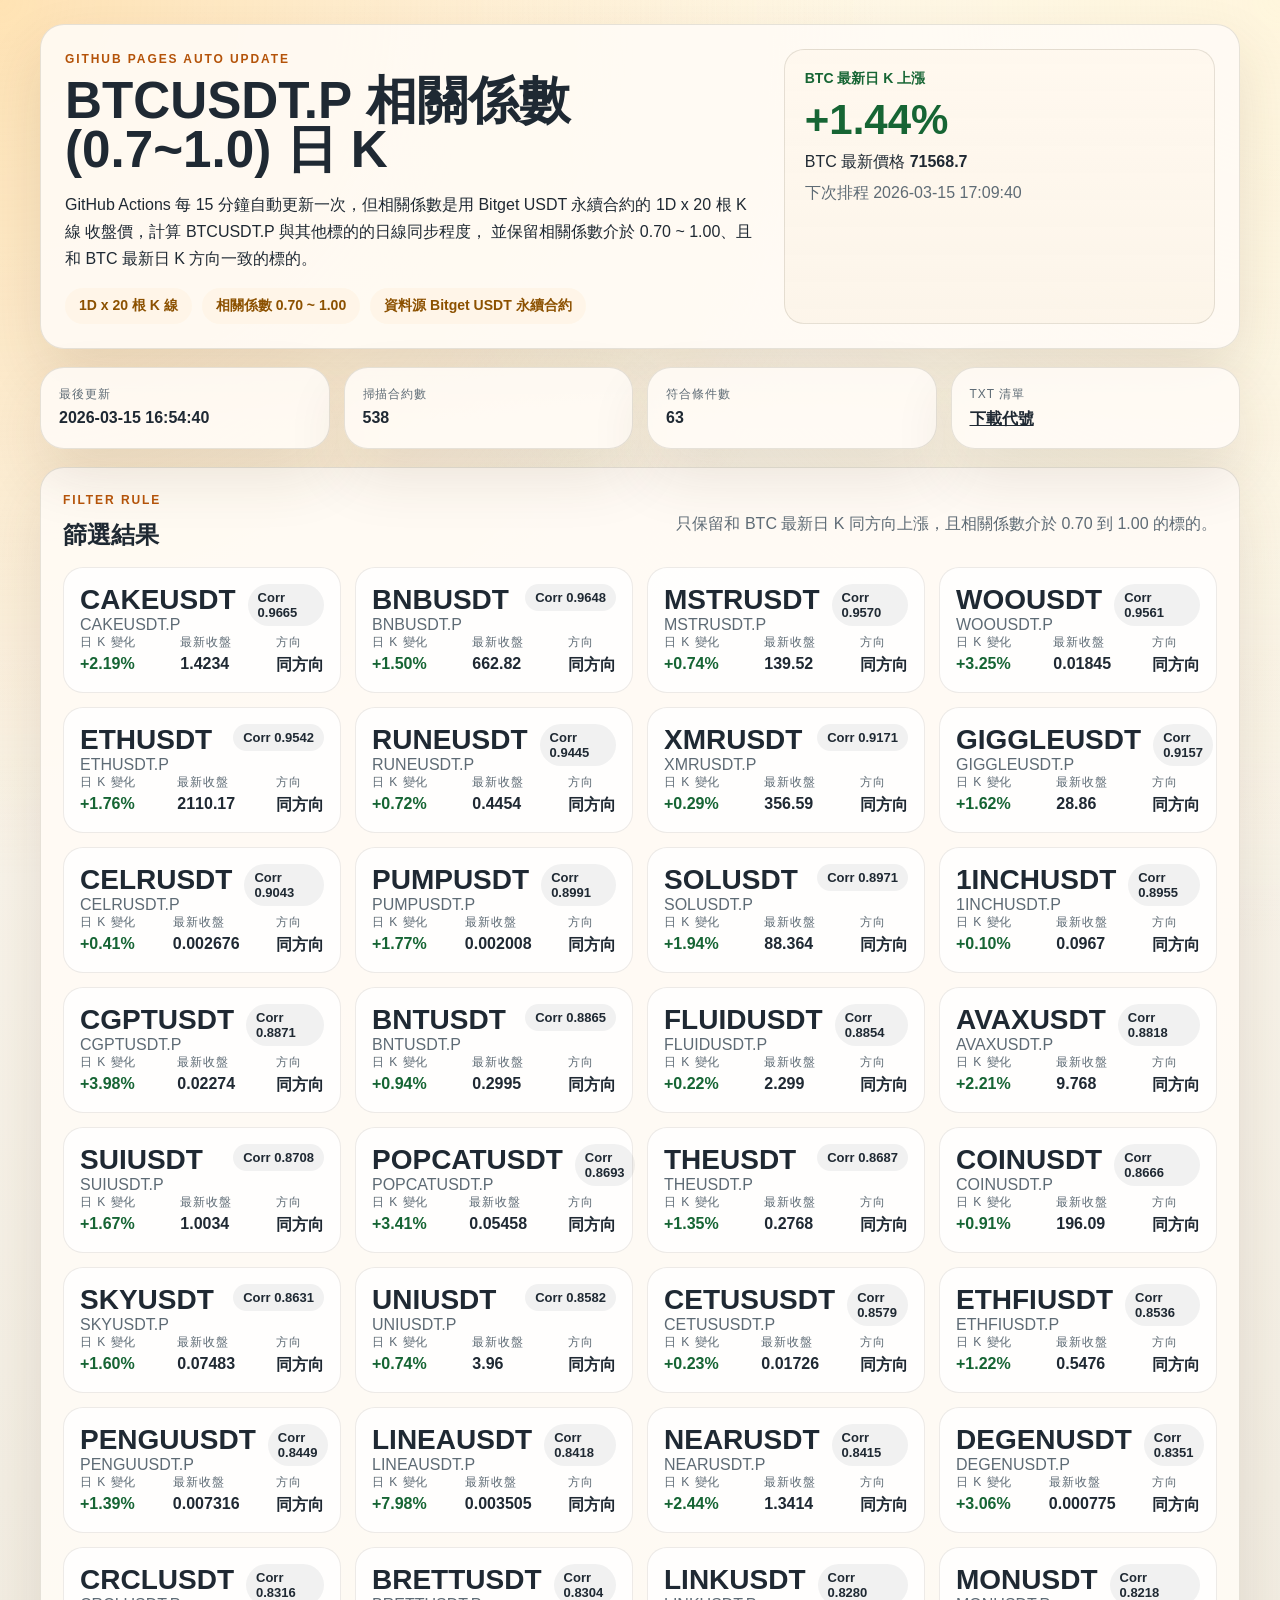
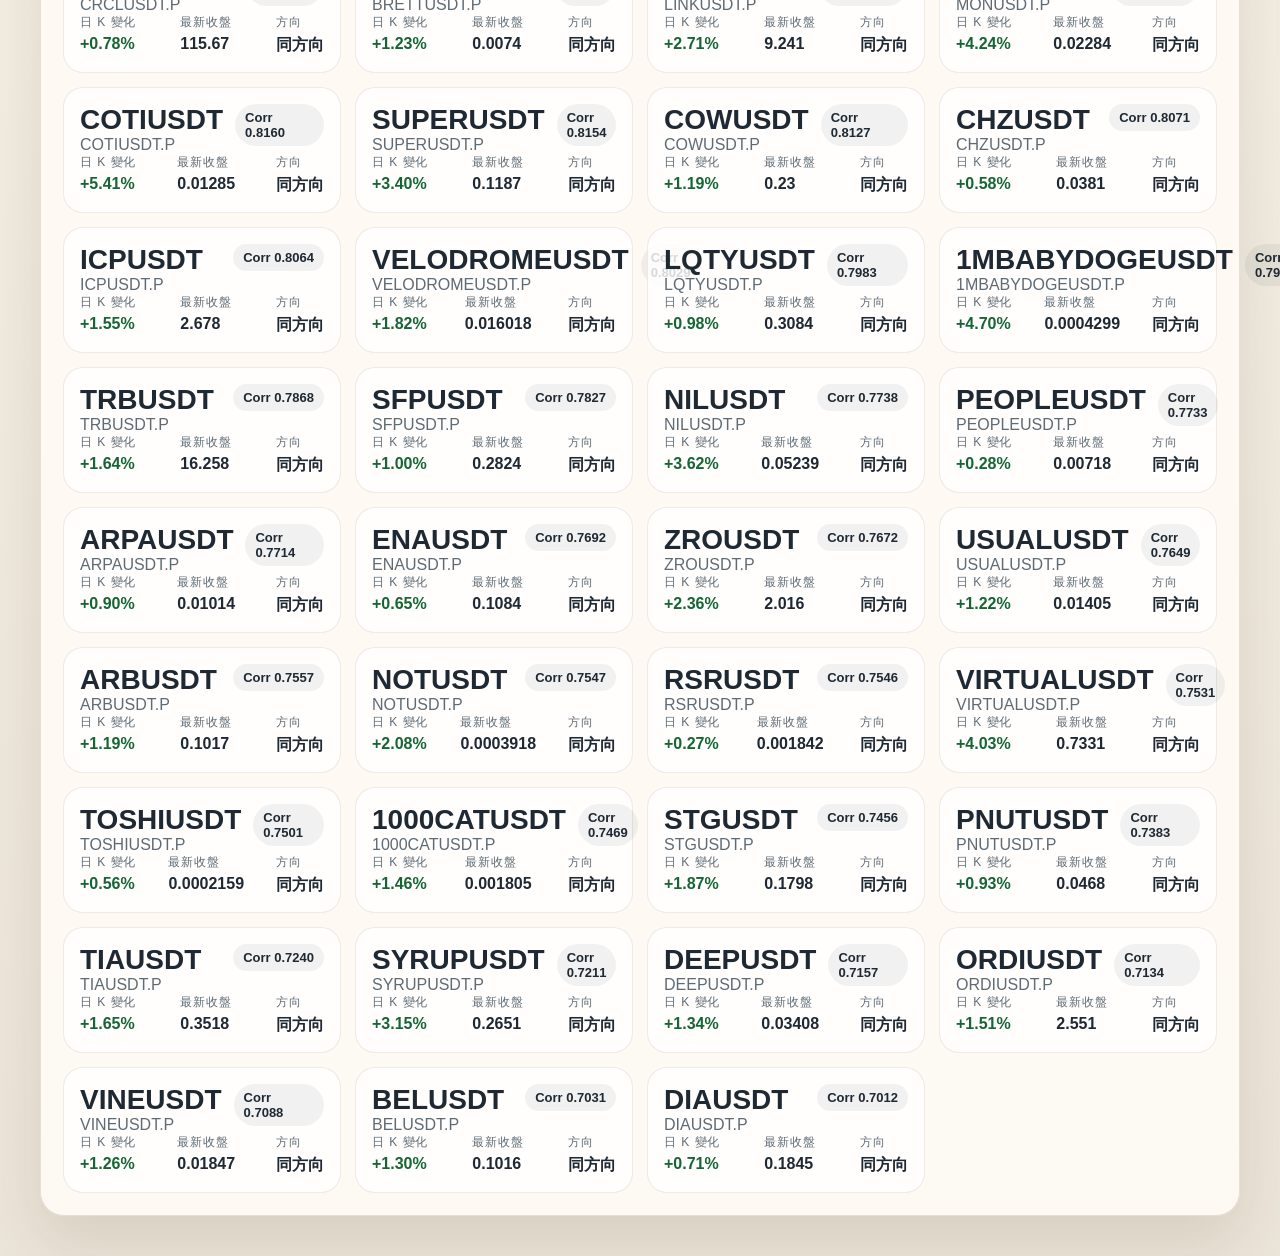
==== commit dd357bbf: "Update BTC correlation dashboard" ====
--- a/docs/index.html
+++ b/docs/index.html
@@ -164,16 +164,16 @@
       </div>
       <div class="spotlight">
         <div class="dir trend-up">BTC 最新日 K 上漲</div>
-        <div class="price trend-up">+1.27%</div>
-        <div>BTC 最新價格 <strong>71447</strong></div>
-        <div style="margin-top: 10px; color: var(--muted);">下次排程 2026-03-15 16:20:20</div>
+        <div class="price trend-up">+1.44%</div>
+        <div>BTC 最新價格 <strong>71568.7</strong></div>
+        <div style="margin-top: 10px; color: var(--muted);">下次排程 2026-03-15 17:09:40</div>
       </div>
     </section>
 
     <section class="strip">
-      <div><span class="label">最後更新</span><strong>2026-03-15 16:05:20</strong></div>
+      <div><span class="label">最後更新</span><strong>2026-03-15 16:54:40</strong></div>
       <div><span class="label">掃描合約數</span><strong>538</strong></div>
-      <div><span class="label">符合條件數</span><strong>59</strong></div>
+      <div><span class="label">符合條件數</span><strong>63</strong></div>
       <div><span class="label">TXT 清單</span><a class="download" href="hot_symbols.txt">下載代號</a></div>
     </section>
 
@@ -193,16 +193,16 @@
                   <h3>CAKEUSDT</h3>
                   <div class="sub">CAKEUSDT.P</div>
                 </div>
-                <span class="corr">Corr 0.9667</span>
-              </div>
-              <div class="metrics">
-                <div class="metric">
-                  <span class="label">日 K 變化</span>
-                  <strong class="trend-up">+1.77%</strong>
-                </div>
-                <div class="metric">
-                  <span class="label">最新收盤</span>
-                  <strong>1.4176</strong>
+                <span class="corr">Corr 0.9665</span>
+              </div>
+              <div class="metrics">
+                <div class="metric">
+                  <span class="label">日 K 變化</span>
+                  <strong class="trend-up">+2.19%</strong>
+                </div>
+                <div class="metric">
+                  <span class="label">最新收盤</span>
+                  <strong>1.4234</strong>
                 </div>
                 <div class="metric">
                   <span class="label">方向</span>
@@ -218,16 +218,41 @@
                   <h3>BNBUSDT</h3>
                   <div class="sub">BNBUSDT.P</div>
                 </div>
-                <span class="corr">Corr 0.9653</span>
-              </div>
-              <div class="metrics">
-                <div class="metric">
-                  <span class="label">日 K 變化</span>
-                  <strong class="trend-up">+1.07%</strong>
-                </div>
-                <div class="metric">
-                  <span class="label">最新收盤</span>
-                  <strong>660.02</strong>
+                <span class="corr">Corr 0.9648</span>
+              </div>
+              <div class="metrics">
+                <div class="metric">
+                  <span class="label">日 K 變化</span>
+                  <strong class="trend-up">+1.50%</strong>
+                </div>
+                <div class="metric">
+                  <span class="label">最新收盤</span>
+                  <strong>662.82</strong>
+                </div>
+                <div class="metric">
+                  <span class="label">方向</span>
+                  <strong>同方向</strong>
+                </div>
+              </div>
+            </article>
+            
+
+            <article class="result-card">
+              <div class="result-top">
+                <div>
+                  <h3>MSTRUSDT</h3>
+                  <div class="sub">MSTRUSDT.P</div>
+                </div>
+                <span class="corr">Corr 0.9570</span>
+              </div>
+              <div class="metrics">
+                <div class="metric">
+                  <span class="label">日 K 變化</span>
+                  <strong class="trend-up">+0.74%</strong>
+                </div>
+                <div class="metric">
+                  <span class="label">最新收盤</span>
+                  <strong>139.52</strong>
                 </div>
                 <div class="metric">
                   <span class="label">方向</span>
@@ -243,41 +268,16 @@
                   <h3>WOOUSDT</h3>
                   <div class="sub">WOOUSDT.P</div>
                 </div>
-                <span class="corr">Corr 0.9563</span>
-              </div>
-              <div class="metrics">
-                <div class="metric">
-                  <span class="label">日 K 變化</span>
-                  <strong class="trend-up">+3.69%</strong>
-                </div>
-                <div class="metric">
-                  <span class="label">最新收盤</span>
-                  <strong>0.01853</strong>
-                </div>
-                <div class="metric">
-                  <span class="label">方向</span>
-                  <strong>同方向</strong>
-                </div>
-              </div>
-            </article>
-            
-
-            <article class="result-card">
-              <div class="result-top">
-                <div>
-                  <h3>MSTRUSDT</h3>
-                  <div class="sub">MSTRUSDT.P</div>
-                </div>
-                <span class="corr">Corr 0.9560</span>
-              </div>
-              <div class="metrics">
-                <div class="metric">
-                  <span class="label">日 K 變化</span>
-                  <strong class="trend-up">+0.40%</strong>
-                </div>
-                <div class="metric">
-                  <span class="label">最新收盤</span>
-                  <strong>139.06</strong>
+                <span class="corr">Corr 0.9561</span>
+              </div>
+              <div class="metrics">
+                <div class="metric">
+                  <span class="label">日 K 變化</span>
+                  <strong class="trend-up">+3.25%</strong>
+                </div>
+                <div class="metric">
+                  <span class="label">最新收盤</span>
+                  <strong>0.01845</strong>
                 </div>
                 <div class="metric">
                   <span class="label">方向</span>
@@ -293,16 +293,16 @@
                   <h3>ETHUSDT</h3>
                   <div class="sub">ETHUSDT.P</div>
                 </div>
-                <span class="corr">Corr 0.9540</span>
-              </div>
-              <div class="metrics">
-                <div class="metric">
-                  <span class="label">日 K 變化</span>
-                  <strong class="trend-up">+1.57%</strong>
-                </div>
-                <div class="metric">
-                  <span class="label">最新收盤</span>
-                  <strong>2106.37</strong>
+                <span class="corr">Corr 0.9542</span>
+              </div>
+              <div class="metrics">
+                <div class="metric">
+                  <span class="label">日 K 變化</span>
+                  <strong class="trend-up">+1.76%</strong>
+                </div>
+                <div class="metric">
+                  <span class="label">最新收盤</span>
+                  <strong>2110.17</strong>
                 </div>
                 <div class="metric">
                   <span class="label">方向</span>
@@ -318,16 +318,41 @@
                   <h3>RUNEUSDT</h3>
                   <div class="sub">RUNEUSDT.P</div>
                 </div>
-                <span class="corr">Corr 0.9443</span>
-              </div>
-              <div class="metrics">
-                <div class="metric">
-                  <span class="label">日 K 變化</span>
-                  <strong class="trend-up">+0.41%</strong>
-                </div>
-                <div class="metric">
-                  <span class="label">最新收盤</span>
-                  <strong>0.444</strong>
+                <span class="corr">Corr 0.9445</span>
+              </div>
+              <div class="metrics">
+                <div class="metric">
+                  <span class="label">日 K 變化</span>
+                  <strong class="trend-up">+0.72%</strong>
+                </div>
+                <div class="metric">
+                  <span class="label">最新收盤</span>
+                  <strong>0.4454</strong>
+                </div>
+                <div class="metric">
+                  <span class="label">方向</span>
+                  <strong>同方向</strong>
+                </div>
+              </div>
+            </article>
+            
+
+            <article class="result-card">
+              <div class="result-top">
+                <div>
+                  <h3>XMRUSDT</h3>
+                  <div class="sub">XMRUSDT.P</div>
+                </div>
+                <span class="corr">Corr 0.9171</span>
+              </div>
+              <div class="metrics">
+                <div class="metric">
+                  <span class="label">日 K 變化</span>
+                  <strong class="trend-up">+0.29%</strong>
+                </div>
+                <div class="metric">
+                  <span class="label">最新收盤</span>
+                  <strong>356.59</strong>
                 </div>
                 <div class="metric">
                   <span class="label">方向</span>
@@ -343,16 +368,16 @@
                   <h3>GIGGLEUSDT</h3>
                   <div class="sub">GIGGLEUSDT.P</div>
                 </div>
-                <span class="corr">Corr 0.9155</span>
-              </div>
-              <div class="metrics">
-                <div class="metric">
-                  <span class="label">日 K 變化</span>
-                  <strong class="trend-up">+1.44%</strong>
-                </div>
-                <div class="metric">
-                  <span class="label">最新收盤</span>
-                  <strong>28.81</strong>
+                <span class="corr">Corr 0.9157</span>
+              </div>
+              <div class="metrics">
+                <div class="metric">
+                  <span class="label">日 K 變化</span>
+                  <strong class="trend-up">+1.62%</strong>
+                </div>
+                <div class="metric">
+                  <span class="label">最新收盤</span>
+                  <strong>28.86</strong>
                 </div>
                 <div class="metric">
                   <span class="label">方向</span>
@@ -368,16 +393,16 @@
                   <h3>CELRUSDT</h3>
                   <div class="sub">CELRUSDT.P</div>
                 </div>
-                <span class="corr">Corr 0.9044</span>
-              </div>
-              <div class="metrics">
-                <div class="metric">
-                  <span class="label">日 K 變化</span>
-                  <strong class="trend-up">+0.49%</strong>
-                </div>
-                <div class="metric">
-                  <span class="label">最新收盤</span>
-                  <strong>0.002678</strong>
+                <span class="corr">Corr 0.9043</span>
+              </div>
+              <div class="metrics">
+                <div class="metric">
+                  <span class="label">日 K 變化</span>
+                  <strong class="trend-up">+0.41%</strong>
+                </div>
+                <div class="metric">
+                  <span class="label">最新收盤</span>
+                  <strong>0.002676</strong>
                 </div>
                 <div class="metric">
                   <span class="label">方向</span>
@@ -393,16 +418,16 @@
                   <h3>PUMPUSDT</h3>
                   <div class="sub">PUMPUSDT.P</div>
                 </div>
-                <span class="corr">Corr 0.8969</span>
-              </div>
-              <div class="metrics">
-                <div class="metric">
-                  <span class="label">日 K 變化</span>
-                  <strong class="trend-up">+1.22%</strong>
-                </div>
-                <div class="metric">
-                  <span class="label">最新收盤</span>
-                  <strong>0.001997</strong>
+                <span class="corr">Corr 0.8991</span>
+              </div>
+              <div class="metrics">
+                <div class="metric">
+                  <span class="label">日 K 變化</span>
+                  <strong class="trend-up">+1.77%</strong>
+                </div>
+                <div class="metric">
+                  <span class="label">最新收盤</span>
+                  <strong>0.002008</strong>
                 </div>
                 <div class="metric">
                   <span class="label">方向</span>
@@ -418,16 +443,16 @@
                   <h3>SOLUSDT</h3>
                   <div class="sub">SOLUSDT.P</div>
                 </div>
-                <span class="corr">Corr 0.8962</span>
-              </div>
-              <div class="metrics">
-                <div class="metric">
-                  <span class="label">日 K 變化</span>
-                  <strong class="trend-up">+1.66%</strong>
-                </div>
-                <div class="metric">
-                  <span class="label">最新收盤</span>
-                  <strong>88.122</strong>
+                <span class="corr">Corr 0.8971</span>
+              </div>
+              <div class="metrics">
+                <div class="metric">
+                  <span class="label">日 K 變化</span>
+                  <strong class="trend-up">+1.94%</strong>
+                </div>
+                <div class="metric">
+                  <span class="label">最新收盤</span>
+                  <strong>88.364</strong>
                 </div>
                 <div class="metric">
                   <span class="label">方向</span>
@@ -443,7 +468,7 @@
                   <h3>1INCHUSDT</h3>
                   <div class="sub">1INCHUSDT.P</div>
                 </div>
-                <span class="corr">Corr 0.8962</span>
+                <span class="corr">Corr 0.8955</span>
               </div>
               <div class="metrics">
                 <div class="metric">
@@ -453,6 +478,31 @@
                 <div class="metric">
                   <span class="label">最新收盤</span>
                   <strong>0.0967</strong>
+                </div>
+                <div class="metric">
+                  <span class="label">方向</span>
+                  <strong>同方向</strong>
+                </div>
+              </div>
+            </article>
+            
+
+            <article class="result-card">
+              <div class="result-top">
+                <div>
+                  <h3>CGPTUSDT</h3>
+                  <div class="sub">CGPTUSDT.P</div>
+                </div>
+                <span class="corr">Corr 0.8871</span>
+              </div>
+              <div class="metrics">
+                <div class="metric">
+                  <span class="label">日 K 變化</span>
+                  <strong class="trend-up">+3.98%</strong>
+                </div>
+                <div class="metric">
+                  <span class="label">最新收盤</span>
+                  <strong>0.02274</strong>
                 </div>
                 <div class="metric">
                   <span class="label">方向</span>
@@ -468,41 +518,16 @@
                   <h3>BNTUSDT</h3>
                   <div class="sub">BNTUSDT.P</div>
                 </div>
-                <span class="corr">Corr 0.8866</span>
-              </div>
-              <div class="metrics">
-                <div class="metric">
-                  <span class="label">日 K 變化</span>
-                  <strong class="trend-up">+1.15%</strong>
-                </div>
-                <div class="metric">
-                  <span class="label">最新收盤</span>
-                  <strong>0.3001</strong>
-                </div>
-                <div class="metric">
-                  <span class="label">方向</span>
-                  <strong>同方向</strong>
-                </div>
-              </div>
-            </article>
-            
-
-            <article class="result-card">
-              <div class="result-top">
-                <div>
-                  <h3>CGPTUSDT</h3>
-                  <div class="sub">CGPTUSDT.P</div>
-                </div>
                 <span class="corr">Corr 0.8865</span>
               </div>
               <div class="metrics">
                 <div class="metric">
                   <span class="label">日 K 變化</span>
-                  <strong class="trend-up">+3.61%</strong>
-                </div>
-                <div class="metric">
-                  <span class="label">最新收盤</span>
-                  <strong>0.02266</strong>
+                  <strong class="trend-up">+0.94%</strong>
+                </div>
+                <div class="metric">
+                  <span class="label">最新收盤</span>
+                  <strong>0.2995</strong>
                 </div>
                 <div class="metric">
                   <span class="label">方向</span>
@@ -518,16 +543,266 @@
                   <h3>FLUIDUSDT</h3>
                   <div class="sub">FLUIDUSDT.P</div>
                 </div>
-                <span class="corr">Corr 0.8842</span>
-              </div>
-              <div class="metrics">
-                <div class="metric">
-                  <span class="label">日 K 變化</span>
-                  <strong class="trend-up">+0.31%</strong>
-                </div>
-                <div class="metric">
-                  <span class="label">最新收盤</span>
-                  <strong>2.301</strong>
+                <span class="corr">Corr 0.8854</span>
+              </div>
+              <div class="metrics">
+                <div class="metric">
+                  <span class="label">日 K 變化</span>
+                  <strong class="trend-up">+0.22%</strong>
+                </div>
+                <div class="metric">
+                  <span class="label">最新收盤</span>
+                  <strong>2.299</strong>
+                </div>
+                <div class="metric">
+                  <span class="label">方向</span>
+                  <strong>同方向</strong>
+                </div>
+              </div>
+            </article>
+            
+
+            <article class="result-card">
+              <div class="result-top">
+                <div>
+                  <h3>AVAXUSDT</h3>
+                  <div class="sub">AVAXUSDT.P</div>
+                </div>
+                <span class="corr">Corr 0.8818</span>
+              </div>
+              <div class="metrics">
+                <div class="metric">
+                  <span class="label">日 K 變化</span>
+                  <strong class="trend-up">+2.21%</strong>
+                </div>
+                <div class="metric">
+                  <span class="label">最新收盤</span>
+                  <strong>9.768</strong>
+                </div>
+                <div class="metric">
+                  <span class="label">方向</span>
+                  <strong>同方向</strong>
+                </div>
+              </div>
+            </article>
+            
+
+            <article class="result-card">
+              <div class="result-top">
+                <div>
+                  <h3>SUIUSDT</h3>
+                  <div class="sub">SUIUSDT.P</div>
+                </div>
+                <span class="corr">Corr 0.8708</span>
+              </div>
+              <div class="metrics">
+                <div class="metric">
+                  <span class="label">日 K 變化</span>
+                  <strong class="trend-up">+1.67%</strong>
+                </div>
+                <div class="metric">
+                  <span class="label">最新收盤</span>
+                  <strong>1.0034</strong>
+                </div>
+                <div class="metric">
+                  <span class="label">方向</span>
+                  <strong>同方向</strong>
+                </div>
+              </div>
+            </article>
+            
+
+            <article class="result-card">
+              <div class="result-top">
+                <div>
+                  <h3>POPCATUSDT</h3>
+                  <div class="sub">POPCATUSDT.P</div>
+                </div>
+                <span class="corr">Corr 0.8693</span>
+              </div>
+              <div class="metrics">
+                <div class="metric">
+                  <span class="label">日 K 變化</span>
+                  <strong class="trend-up">+3.41%</strong>
+                </div>
+                <div class="metric">
+                  <span class="label">最新收盤</span>
+                  <strong>0.05458</strong>
+                </div>
+                <div class="metric">
+                  <span class="label">方向</span>
+                  <strong>同方向</strong>
+                </div>
+              </div>
+            </article>
+            
+
+            <article class="result-card">
+              <div class="result-top">
+                <div>
+                  <h3>THEUSDT</h3>
+                  <div class="sub">THEUSDT.P</div>
+                </div>
+                <span class="corr">Corr 0.8687</span>
+              </div>
+              <div class="metrics">
+                <div class="metric">
+                  <span class="label">日 K 變化</span>
+                  <strong class="trend-up">+1.35%</strong>
+                </div>
+                <div class="metric">
+                  <span class="label">最新收盤</span>
+                  <strong>0.2768</strong>
+                </div>
+                <div class="metric">
+                  <span class="label">方向</span>
+                  <strong>同方向</strong>
+                </div>
+              </div>
+            </article>
+            
+
+            <article class="result-card">
+              <div class="result-top">
+                <div>
+                  <h3>COINUSDT</h3>
+                  <div class="sub">COINUSDT.P</div>
+                </div>
+                <span class="corr">Corr 0.8666</span>
+              </div>
+              <div class="metrics">
+                <div class="metric">
+                  <span class="label">日 K 變化</span>
+                  <strong class="trend-up">+0.91%</strong>
+                </div>
+                <div class="metric">
+                  <span class="label">最新收盤</span>
+                  <strong>196.09</strong>
+                </div>
+                <div class="metric">
+                  <span class="label">方向</span>
+                  <strong>同方向</strong>
+                </div>
+              </div>
+            </article>
+            
+
+            <article class="result-card">
+              <div class="result-top">
+                <div>
+                  <h3>SKYUSDT</h3>
+                  <div class="sub">SKYUSDT.P</div>
+                </div>
+                <span class="corr">Corr 0.8631</span>
+              </div>
+              <div class="metrics">
+                <div class="metric">
+                  <span class="label">日 K 變化</span>
+                  <strong class="trend-up">+1.60%</strong>
+                </div>
+                <div class="metric">
+                  <span class="label">最新收盤</span>
+                  <strong>0.07483</strong>
+                </div>
+                <div class="metric">
+                  <span class="label">方向</span>
+                  <strong>同方向</strong>
+                </div>
+              </div>
+            </article>
+            
+
+            <article class="result-card">
+              <div class="result-top">
+                <div>
+                  <h3>UNIUSDT</h3>
+                  <div class="sub">UNIUSDT.P</div>
+                </div>
+                <span class="corr">Corr 0.8582</span>
+              </div>
+              <div class="metrics">
+                <div class="metric">
+                  <span class="label">日 K 變化</span>
+                  <strong class="trend-up">+0.74%</strong>
+                </div>
+                <div class="metric">
+                  <span class="label">最新收盤</span>
+                  <strong>3.96</strong>
+                </div>
+                <div class="metric">
+                  <span class="label">方向</span>
+                  <strong>同方向</strong>
+                </div>
+              </div>
+            </article>
+            
+
+            <article class="result-card">
+              <div class="result-top">
+                <div>
+                  <h3>CETUSUSDT</h3>
+                  <div class="sub">CETUSUSDT.P</div>
+                </div>
+                <span class="corr">Corr 0.8579</span>
+              </div>
+              <div class="metrics">
+                <div class="metric">
+                  <span class="label">日 K 變化</span>
+                  <strong class="trend-up">+0.23%</strong>
+                </div>
+                <div class="metric">
+                  <span class="label">最新收盤</span>
+                  <strong>0.01726</strong>
+                </div>
+                <div class="metric">
+                  <span class="label">方向</span>
+                  <strong>同方向</strong>
+                </div>
+              </div>
+            </article>
+            
+
+            <article class="result-card">
+              <div class="result-top">
+                <div>
+                  <h3>ETHFIUSDT</h3>
+                  <div class="sub">ETHFIUSDT.P</div>
+                </div>
+                <span class="corr">Corr 0.8536</span>
+              </div>
+              <div class="metrics">
+                <div class="metric">
+                  <span class="label">日 K 變化</span>
+                  <strong class="trend-up">+1.22%</strong>
+                </div>
+                <div class="metric">
+                  <span class="label">最新收盤</span>
+                  <strong>0.5476</strong>
+                </div>
+                <div class="metric">
+                  <span class="label">方向</span>
+                  <strong>同方向</strong>
+                </div>
+              </div>
+            </article>
+            
+
+            <article class="result-card">
+              <div class="result-top">
+                <div>
+                  <h3>PENGUUSDT</h3>
+                  <div class="sub">PENGUUSDT.P</div>
+                </div>
+                <span class="corr">Corr 0.8449</span>
+              </div>
+              <div class="metrics">
+                <div class="metric">
+                  <span class="label">日 K 變化</span>
+                  <strong class="trend-up">+1.39%</strong>
+                </div>
+                <div class="metric">
+                  <span class="label">最新收盤</span>
+                  <strong>0.007316</strong>
                 </div>
                 <div class="metric">
                   <span class="label">方向</span>
@@ -543,266 +818,16 @@
                   <h3>LINEAUSDT</h3>
                   <div class="sub">LINEAUSDT.P</div>
                 </div>
-                <span class="corr">Corr 0.8836</span>
-              </div>
-              <div class="metrics">
-                <div class="metric">
-                  <span class="label">日 K 變化</span>
-                  <strong class="trend-up">+4.47%</strong>
-                </div>
-                <div class="metric">
-                  <span class="label">最新收盤</span>
-                  <strong>0.003391</strong>
-                </div>
-                <div class="metric">
-                  <span class="label">方向</span>
-                  <strong>同方向</strong>
-                </div>
-              </div>
-            </article>
-            
-
-            <article class="result-card">
-              <div class="result-top">
-                <div>
-                  <h3>AVAXUSDT</h3>
-                  <div class="sub">AVAXUSDT.P</div>
-                </div>
-                <span class="corr">Corr 0.8807</span>
-              </div>
-              <div class="metrics">
-                <div class="metric">
-                  <span class="label">日 K 變化</span>
-                  <strong class="trend-up">+1.67%</strong>
-                </div>
-                <div class="metric">
-                  <span class="label">最新收盤</span>
-                  <strong>9.717</strong>
-                </div>
-                <div class="metric">
-                  <span class="label">方向</span>
-                  <strong>同方向</strong>
-                </div>
-              </div>
-            </article>
-            
-
-            <article class="result-card">
-              <div class="result-top">
-                <div>
-                  <h3>POPCATUSDT</h3>
-                  <div class="sub">POPCATUSDT.P</div>
-                </div>
-                <span class="corr">Corr 0.8724</span>
-              </div>
-              <div class="metrics">
-                <div class="metric">
-                  <span class="label">日 K 變化</span>
-                  <strong class="trend-up">+1.25%</strong>
-                </div>
-                <div class="metric">
-                  <span class="label">最新收盤</span>
-                  <strong>0.05344</strong>
-                </div>
-                <div class="metric">
-                  <span class="label">方向</span>
-                  <strong>同方向</strong>
-                </div>
-              </div>
-            </article>
-            
-
-            <article class="result-card">
-              <div class="result-top">
-                <div>
-                  <h3>SUIUSDT</h3>
-                  <div class="sub">SUIUSDT.P</div>
-                </div>
-                <span class="corr">Corr 0.8700</span>
-              </div>
-              <div class="metrics">
-                <div class="metric">
-                  <span class="label">日 K 變化</span>
-                  <strong class="trend-up">+1.46%</strong>
-                </div>
-                <div class="metric">
-                  <span class="label">最新收盤</span>
-                  <strong>1.0013</strong>
-                </div>
-                <div class="metric">
-                  <span class="label">方向</span>
-                  <strong>同方向</strong>
-                </div>
-              </div>
-            </article>
-            
-
-            <article class="result-card">
-              <div class="result-top">
-                <div>
-                  <h3>SKYUSDT</h3>
-                  <div class="sub">SKYUSDT.P</div>
-                </div>
-                <span class="corr">Corr 0.8697</span>
-              </div>
-              <div class="metrics">
-                <div class="metric">
-                  <span class="label">日 K 變化</span>
-                  <strong class="trend-up">+2.63%</strong>
-                </div>
-                <div class="metric">
-                  <span class="label">最新收盤</span>
-                  <strong>0.07559</strong>
-                </div>
-                <div class="metric">
-                  <span class="label">方向</span>
-                  <strong>同方向</strong>
-                </div>
-              </div>
-            </article>
-            
-
-            <article class="result-card">
-              <div class="result-top">
-                <div>
-                  <h3>THEUSDT</h3>
-                  <div class="sub">THEUSDT.P</div>
-                </div>
-                <span class="corr">Corr 0.8681</span>
-              </div>
-              <div class="metrics">
-                <div class="metric">
-                  <span class="label">日 K 變化</span>
-                  <strong class="trend-up">+1.32%</strong>
-                </div>
-                <div class="metric">
-                  <span class="label">最新收盤</span>
-                  <strong>0.2767</strong>
-                </div>
-                <div class="metric">
-                  <span class="label">方向</span>
-                  <strong>同方向</strong>
-                </div>
-              </div>
-            </article>
-            
-
-            <article class="result-card">
-              <div class="result-top">
-                <div>
-                  <h3>COINUSDT</h3>
-                  <div class="sub">COINUSDT.P</div>
-                </div>
-                <span class="corr">Corr 0.8671</span>
-              </div>
-              <div class="metrics">
-                <div class="metric">
-                  <span class="label">日 K 變化</span>
-                  <strong class="trend-up">+0.80%</strong>
-                </div>
-                <div class="metric">
-                  <span class="label">最新收盤</span>
-                  <strong>195.89</strong>
-                </div>
-                <div class="metric">
-                  <span class="label">方向</span>
-                  <strong>同方向</strong>
-                </div>
-              </div>
-            </article>
-            
-
-            <article class="result-card">
-              <div class="result-top">
-                <div>
-                  <h3>CETUSUSDT</h3>
-                  <div class="sub">CETUSUSDT.P</div>
-                </div>
-                <span class="corr">Corr 0.8578</span>
-              </div>
-              <div class="metrics">
-                <div class="metric">
-                  <span class="label">日 K 變化</span>
-                  <strong class="trend-up">+0.29%</strong>
-                </div>
-                <div class="metric">
-                  <span class="label">最新收盤</span>
-                  <strong>0.01727</strong>
-                </div>
-                <div class="metric">
-                  <span class="label">方向</span>
-                  <strong>同方向</strong>
-                </div>
-              </div>
-            </article>
-            
-
-            <article class="result-card">
-              <div class="result-top">
-                <div>
-                  <h3>UNIUSDT</h3>
-                  <div class="sub">UNIUSDT.P</div>
-                </div>
-                <span class="corr">Corr 0.8555</span>
-              </div>
-              <div class="metrics">
-                <div class="metric">
-                  <span class="label">日 K 變化</span>
-                  <strong class="trend-up">+0.25%</strong>
-                </div>
-                <div class="metric">
-                  <span class="label">最新收盤</span>
-                  <strong>3.941</strong>
-                </div>
-                <div class="metric">
-                  <span class="label">方向</span>
-                  <strong>同方向</strong>
-                </div>
-              </div>
-            </article>
-            
-
-            <article class="result-card">
-              <div class="result-top">
-                <div>
-                  <h3>ETHFIUSDT</h3>
-                  <div class="sub">ETHFIUSDT.P</div>
-                </div>
-                <span class="corr">Corr 0.8538</span>
-              </div>
-              <div class="metrics">
-                <div class="metric">
-                  <span class="label">日 K 變化</span>
-                  <strong class="trend-up">+1.07%</strong>
-                </div>
-                <div class="metric">
-                  <span class="label">最新收盤</span>
-                  <strong>0.5468</strong>
-                </div>
-                <div class="metric">
-                  <span class="label">方向</span>
-                  <strong>同方向</strong>
-                </div>
-              </div>
-            </article>
-            
-
-            <article class="result-card">
-              <div class="result-top">
-                <div>
-                  <h3>PENGUUSDT</h3>
-                  <div class="sub">PENGUUSDT.P</div>
-                </div>
-                <span class="corr">Corr 0.8439</span>
-              </div>
-              <div class="metrics">
-                <div class="metric">
-                  <span class="label">日 K 變化</span>
-                  <strong class="trend-up">+1.11%</strong>
-                </div>
-                <div class="metric">
-                  <span class="label">最新收盤</span>
-                  <strong>0.007296</strong>
+                <span class="corr">Corr 0.8418</span>
+              </div>
+              <div class="metrics">
+                <div class="metric">
+                  <span class="label">日 K 變化</span>
+                  <strong class="trend-up">+7.98%</strong>
+                </div>
+                <div class="metric">
+                  <span class="label">最新收盤</span>
+                  <strong>0.003505</strong>
                 </div>
                 <div class="metric">
                   <span class="label">方向</span>
@@ -818,16 +843,16 @@
                   <h3>NEARUSDT</h3>
                   <div class="sub">NEARUSDT.P</div>
                 </div>
-                <span class="corr">Corr 0.8410</span>
-              </div>
-              <div class="metrics">
-                <div class="metric">
-                  <span class="label">日 K 變化</span>
-                  <strong class="trend-up">+2.22%</strong>
-                </div>
-                <div class="metric">
-                  <span class="label">最新收盤</span>
-                  <strong>1.3385</strong>
+                <span class="corr">Corr 0.8415</span>
+              </div>
+              <div class="metrics">
+                <div class="metric">
+                  <span class="label">日 K 變化</span>
+                  <strong class="trend-up">+2.44%</strong>
+                </div>
+                <div class="metric">
+                  <span class="label">最新收盤</span>
+                  <strong>1.3414</strong>
                 </div>
                 <div class="metric">
                   <span class="label">方向</span>
@@ -843,16 +868,16 @@
                   <h3>DEGENUSDT</h3>
                   <div class="sub">DEGENUSDT.P</div>
                 </div>
-                <span class="corr">Corr 0.8352</span>
-              </div>
-              <div class="metrics">
-                <div class="metric">
-                  <span class="label">日 K 變化</span>
-                  <strong class="trend-up">+2.53%</strong>
-                </div>
-                <div class="metric">
-                  <span class="label">最新收盤</span>
-                  <strong>0.000771</strong>
+                <span class="corr">Corr 0.8351</span>
+              </div>
+              <div class="metrics">
+                <div class="metric">
+                  <span class="label">日 K 變化</span>
+                  <strong class="trend-up">+3.06%</strong>
+                </div>
+                <div class="metric">
+                  <span class="label">最新收盤</span>
+                  <strong>0.000775</strong>
                 </div>
                 <div class="metric">
                   <span class="label">方向</span>
@@ -868,16 +893,41 @@
                   <h3>CRCLUSDT</h3>
                   <div class="sub">CRCLUSDT.P</div>
                 </div>
-                <span class="corr">Corr 0.8313</span>
-              </div>
-              <div class="metrics">
-                <div class="metric">
-                  <span class="label">日 K 變化</span>
-                  <strong class="trend-up">+0.69%</strong>
-                </div>
-                <div class="metric">
-                  <span class="label">最新收盤</span>
-                  <strong>115.56</strong>
+                <span class="corr">Corr 0.8316</span>
+              </div>
+              <div class="metrics">
+                <div class="metric">
+                  <span class="label">日 K 變化</span>
+                  <strong class="trend-up">+0.78%</strong>
+                </div>
+                <div class="metric">
+                  <span class="label">最新收盤</span>
+                  <strong>115.67</strong>
+                </div>
+                <div class="metric">
+                  <span class="label">方向</span>
+                  <strong>同方向</strong>
+                </div>
+              </div>
+            </article>
+            
+
+            <article class="result-card">
+              <div class="result-top">
+                <div>
+                  <h3>BRETTUSDT</h3>
+                  <div class="sub">BRETTUSDT.P</div>
+                </div>
+                <span class="corr">Corr 0.8304</span>
+              </div>
+              <div class="metrics">
+                <div class="metric">
+                  <span class="label">日 K 變化</span>
+                  <strong class="trend-up">+1.23%</strong>
+                </div>
+                <div class="metric">
+                  <span class="label">最新收盤</span>
+                  <strong>0.0074</strong>
                 </div>
                 <div class="metric">
                   <span class="label">方向</span>
@@ -893,16 +943,91 @@
                   <h3>LINKUSDT</h3>
                   <div class="sub">LINKUSDT.P</div>
                 </div>
-                <span class="corr">Corr 0.8270</span>
-              </div>
-              <div class="metrics">
-                <div class="metric">
-                  <span class="label">日 K 變化</span>
-                  <strong class="trend-up">+2.50%</strong>
-                </div>
-                <div class="metric">
-                  <span class="label">最新收盤</span>
-                  <strong>9.222</strong>
+                <span class="corr">Corr 0.8280</span>
+              </div>
+              <div class="metrics">
+                <div class="metric">
+                  <span class="label">日 K 變化</span>
+                  <strong class="trend-up">+2.71%</strong>
+                </div>
+                <div class="metric">
+                  <span class="label">最新收盤</span>
+                  <strong>9.241</strong>
+                </div>
+                <div class="metric">
+                  <span class="label">方向</span>
+                  <strong>同方向</strong>
+                </div>
+              </div>
+            </article>
+            
+
+            <article class="result-card">
+              <div class="result-top">
+                <div>
+                  <h3>MONUSDT</h3>
+                  <div class="sub">MONUSDT.P</div>
+                </div>
+                <span class="corr">Corr 0.8218</span>
+              </div>
+              <div class="metrics">
+                <div class="metric">
+                  <span class="label">日 K 變化</span>
+                  <strong class="trend-up">+4.24%</strong>
+                </div>
+                <div class="metric">
+                  <span class="label">最新收盤</span>
+                  <strong>0.02284</strong>
+                </div>
+                <div class="metric">
+                  <span class="label">方向</span>
+                  <strong>同方向</strong>
+                </div>
+              </div>
+            </article>
+            
+
+            <article class="result-card">
+              <div class="result-top">
+                <div>
+                  <h3>COTIUSDT</h3>
+                  <div class="sub">COTIUSDT.P</div>
+                </div>
+                <span class="corr">Corr 0.8160</span>
+              </div>
+              <div class="metrics">
+                <div class="metric">
+                  <span class="label">日 K 變化</span>
+                  <strong class="trend-up">+5.41%</strong>
+                </div>
+                <div class="metric">
+                  <span class="label">最新收盤</span>
+                  <strong>0.01285</strong>
+                </div>
+                <div class="metric">
+                  <span class="label">方向</span>
+                  <strong>同方向</strong>
+                </div>
+              </div>
+            </article>
+            
+
+            <article class="result-card">
+              <div class="result-top">
+                <div>
+                  <h3>SUPERUSDT</h3>
+                  <div class="sub">SUPERUSDT.P</div>
+                </div>
+                <span class="corr">Corr 0.8154</span>
+              </div>
+              <div class="metrics">
+                <div class="metric">
+                  <span class="label">日 K 變化</span>
+                  <strong class="trend-up">+3.40%</strong>
+                </div>
+                <div class="metric">
+                  <span class="label">最新收盤</span>
+                  <strong>0.1187</strong>
                 </div>
                 <div class="metric">
                   <span class="label">方向</span>
@@ -918,91 +1043,16 @@
                   <h3>COWUSDT</h3>
                   <div class="sub">COWUSDT.P</div>
                 </div>
-                <span class="corr">Corr 0.8167</span>
-              </div>
-              <div class="metrics">
-                <div class="metric">
-                  <span class="label">日 K 變化</span>
-                  <strong class="trend-up">+1.45%</strong>
-                </div>
-                <div class="metric">
-                  <span class="label">最新收盤</span>
-                  <strong>0.2306</strong>
-                </div>
-                <div class="metric">
-                  <span class="label">方向</span>
-                  <strong>同方向</strong>
-                </div>
-              </div>
-            </article>
-            
-
-            <article class="result-card">
-              <div class="result-top">
-                <div>
-                  <h3>MONUSDT</h3>
-                  <div class="sub">MONUSDT.P</div>
-                </div>
-                <span class="corr">Corr 0.8150</span>
-              </div>
-              <div class="metrics">
-                <div class="metric">
-                  <span class="label">日 K 變化</span>
-                  <strong class="trend-up">+4.84%</strong>
-                </div>
-                <div class="metric">
-                  <span class="label">最新收盤</span>
-                  <strong>0.02297</strong>
-                </div>
-                <div class="metric">
-                  <span class="label">方向</span>
-                  <strong>同方向</strong>
-                </div>
-              </div>
-            </article>
-            
-
-            <article class="result-card">
-              <div class="result-top">
-                <div>
-                  <h3>SUPERUSDT</h3>
-                  <div class="sub">SUPERUSDT.P</div>
-                </div>
-                <span class="corr">Corr 0.8129</span>
-              </div>
-              <div class="metrics">
-                <div class="metric">
-                  <span class="label">日 K 變化</span>
-                  <strong class="trend-up">+4.27%</strong>
-                </div>
-                <div class="metric">
-                  <span class="label">最新收盤</span>
-                  <strong>0.1197</strong>
-                </div>
-                <div class="metric">
-                  <span class="label">方向</span>
-                  <strong>同方向</strong>
-                </div>
-              </div>
-            </article>
-            
-
-            <article class="result-card">
-              <div class="result-top">
-                <div>
-                  <h3>COTIUSDT</h3>
-                  <div class="sub">COTIUSDT.P</div>
-                </div>
-                <span class="corr">Corr 0.8106</span>
-              </div>
-              <div class="metrics">
-                <div class="metric">
-                  <span class="label">日 K 變化</span>
-                  <strong class="trend-up">+5.91%</strong>
-                </div>
-                <div class="metric">
-                  <span class="label">最新收盤</span>
-                  <strong>0.01291</strong>
+                <span class="corr">Corr 0.8127</span>
+              </div>
+              <div class="metrics">
+                <div class="metric">
+                  <span class="label">日 K 變化</span>
+                  <strong class="trend-up">+1.19%</strong>
+                </div>
+                <div class="metric">
+                  <span class="label">最新收盤</span>
+                  <strong>0.23</strong>
                 </div>
                 <div class="metric">
                   <span class="label">方向</span>
@@ -1018,16 +1068,16 @@
                   <h3>CHZUSDT</h3>
                   <div class="sub">CHZUSDT.P</div>
                 </div>
-                <span class="corr">Corr 0.8084</span>
-              </div>
-              <div class="metrics">
-                <div class="metric">
-                  <span class="label">日 K 變化</span>
-                  <strong class="trend-up">+1.11%</strong>
-                </div>
-                <div class="metric">
-                  <span class="label">最新收盤</span>
-                  <strong>0.0383</strong>
+                <span class="corr">Corr 0.8071</span>
+              </div>
+              <div class="metrics">
+                <div class="metric">
+                  <span class="label">日 K 變化</span>
+                  <strong class="trend-up">+0.58%</strong>
+                </div>
+                <div class="metric">
+                  <span class="label">最新收盤</span>
+                  <strong>0.0381</strong>
                 </div>
                 <div class="metric">
                   <span class="label">方向</span>
@@ -1043,16 +1093,16 @@
                   <h3>ICPUSDT</h3>
                   <div class="sub">ICPUSDT.P</div>
                 </div>
-                <span class="corr">Corr 0.8054</span>
-              </div>
-              <div class="metrics">
-                <div class="metric">
-                  <span class="label">日 K 變化</span>
-                  <strong class="trend-up">+2.01%</strong>
-                </div>
-                <div class="metric">
-                  <span class="label">最新收盤</span>
-                  <strong>2.69</strong>
+                <span class="corr">Corr 0.8064</span>
+              </div>
+              <div class="metrics">
+                <div class="metric">
+                  <span class="label">日 K 變化</span>
+                  <strong class="trend-up">+1.55%</strong>
+                </div>
+                <div class="metric">
+                  <span class="label">最新收盤</span>
+                  <strong>2.678</strong>
                 </div>
                 <div class="metric">
                   <span class="label">方向</span>
@@ -1068,16 +1118,41 @@
                   <h3>VELODROMEUSDT</h3>
                   <div class="sub">VELODROMEUSDT.P</div>
                 </div>
-                <span class="corr">Corr 0.8034</span>
-              </div>
-              <div class="metrics">
-                <div class="metric">
-                  <span class="label">日 K 變化</span>
-                  <strong class="trend-up">+1.70%</strong>
-                </div>
-                <div class="metric">
-                  <span class="label">最新收盤</span>
-                  <strong>0.015998</strong>
+                <span class="corr">Corr 0.8029</span>
+              </div>
+              <div class="metrics">
+                <div class="metric">
+                  <span class="label">日 K 變化</span>
+                  <strong class="trend-up">+1.82%</strong>
+                </div>
+                <div class="metric">
+                  <span class="label">最新收盤</span>
+                  <strong>0.016018</strong>
+                </div>
+                <div class="metric">
+                  <span class="label">方向</span>
+                  <strong>同方向</strong>
+                </div>
+              </div>
+            </article>
+            
+
+            <article class="result-card">
+              <div class="result-top">
+                <div>
+                  <h3>LQTYUSDT</h3>
+                  <div class="sub">LQTYUSDT.P</div>
+                </div>
+                <span class="corr">Corr 0.7983</span>
+              </div>
+              <div class="metrics">
+                <div class="metric">
+                  <span class="label">日 K 變化</span>
+                  <strong class="trend-up">+0.98%</strong>
+                </div>
+                <div class="metric">
+                  <span class="label">最新收盤</span>
+                  <strong>0.3084</strong>
                 </div>
                 <div class="metric">
                   <span class="label">方向</span>
@@ -1093,16 +1168,16 @@
                   <h3>1MBABYDOGEUSDT</h3>
                   <div class="sub">1MBABYDOGEUSDT.P</div>
                 </div>
-                <span class="corr">Corr 0.7926</span>
-              </div>
-              <div class="metrics">
-                <div class="metric">
-                  <span class="label">日 K 變化</span>
-                  <strong class="trend-up">+4.12%</strong>
-                </div>
-                <div class="metric">
-                  <span class="label">最新收盤</span>
-                  <strong>0.0004275</strong>
+                <span class="corr">Corr 0.7937</span>
+              </div>
+              <div class="metrics">
+                <div class="metric">
+                  <span class="label">日 K 變化</span>
+                  <strong class="trend-up">+4.70%</strong>
+                </div>
+                <div class="metric">
+                  <span class="label">最新收盤</span>
+                  <strong>0.0004299</strong>
                 </div>
                 <div class="metric">
                   <span class="label">方向</span>
@@ -1118,16 +1193,16 @@
                   <h3>TRBUSDT</h3>
                   <div class="sub">TRBUSDT.P</div>
                 </div>
-                <span class="corr">Corr 0.7851</span>
-              </div>
-              <div class="metrics">
-                <div class="metric">
-                  <span class="label">日 K 變化</span>
-                  <strong class="trend-up">+1.59%</strong>
-                </div>
-                <div class="metric">
-                  <span class="label">最新收盤</span>
-                  <strong>16.25</strong>
+                <span class="corr">Corr 0.7868</span>
+              </div>
+              <div class="metrics">
+                <div class="metric">
+                  <span class="label">日 K 變化</span>
+                  <strong class="trend-up">+1.64%</strong>
+                </div>
+                <div class="metric">
+                  <span class="label">最新收盤</span>
+                  <strong>16.258</strong>
                 </div>
                 <div class="metric">
                   <span class="label">方向</span>
@@ -1143,16 +1218,41 @@
                   <h3>SFPUSDT</h3>
                   <div class="sub">SFPUSDT.P</div>
                 </div>
-                <span class="corr">Corr 0.7819</span>
-              </div>
-              <div class="metrics">
-                <div class="metric">
-                  <span class="label">日 K 變化</span>
-                  <strong class="trend-up">+1.14%</strong>
-                </div>
-                <div class="metric">
-                  <span class="label">最新收盤</span>
-                  <strong>0.2828</strong>
+                <span class="corr">Corr 0.7827</span>
+              </div>
+              <div class="metrics">
+                <div class="metric">
+                  <span class="label">日 K 變化</span>
+                  <strong class="trend-up">+1.00%</strong>
+                </div>
+                <div class="metric">
+                  <span class="label">最新收盤</span>
+                  <strong>0.2824</strong>
+                </div>
+                <div class="metric">
+                  <span class="label">方向</span>
+                  <strong>同方向</strong>
+                </div>
+              </div>
+            </article>
+            
+
+            <article class="result-card">
+              <div class="result-top">
+                <div>
+                  <h3>NILUSDT</h3>
+                  <div class="sub">NILUSDT.P</div>
+                </div>
+                <span class="corr">Corr 0.7738</span>
+              </div>
+              <div class="metrics">
+                <div class="metric">
+                  <span class="label">日 K 變化</span>
+                  <strong class="trend-up">+3.62%</strong>
+                </div>
+                <div class="metric">
+                  <span class="label">最新收盤</span>
+                  <strong>0.05239</strong>
                 </div>
                 <div class="metric">
                   <span class="label">方向</span>
@@ -1168,16 +1268,41 @@
                   <h3>PEOPLEUSDT</h3>
                   <div class="sub">PEOPLEUSDT.P</div>
                 </div>
-                <span class="corr">Corr 0.7757</span>
-              </div>
-              <div class="metrics">
-                <div class="metric">
-                  <span class="label">日 K 變化</span>
-                  <strong class="trend-up">+0.56%</strong>
-                </div>
-                <div class="metric">
-                  <span class="label">最新收盤</span>
-                  <strong>0.0072</strong>
+                <span class="corr">Corr 0.7733</span>
+              </div>
+              <div class="metrics">
+                <div class="metric">
+                  <span class="label">日 K 變化</span>
+                  <strong class="trend-up">+0.28%</strong>
+                </div>
+                <div class="metric">
+                  <span class="label">最新收盤</span>
+                  <strong>0.00718</strong>
+                </div>
+                <div class="metric">
+                  <span class="label">方向</span>
+                  <strong>同方向</strong>
+                </div>
+              </div>
+            </article>
+            
+
+            <article class="result-card">
+              <div class="result-top">
+                <div>
+                  <h3>ARPAUSDT</h3>
+                  <div class="sub">ARPAUSDT.P</div>
+                </div>
+                <span class="corr">Corr 0.7714</span>
+              </div>
+              <div class="metrics">
+                <div class="metric">
+                  <span class="label">日 K 變化</span>
+                  <strong class="trend-up">+0.90%</strong>
+                </div>
+                <div class="metric">
+                  <span class="label">最新收盤</span>
+                  <strong>0.01014</strong>
                 </div>
                 <div class="metric">
                   <span class="label">方向</span>
@@ -1193,66 +1318,16 @@
                   <h3>ENAUSDT</h3>
                   <div class="sub">ENAUSDT.P</div>
                 </div>
-                <span class="corr">Corr 0.7711</span>
-              </div>
-              <div class="metrics">
-                <div class="metric">
-                  <span class="label">日 K 變化</span>
-                  <strong class="trend-up">+0.74%</strong>
-                </div>
-                <div class="metric">
-                  <span class="label">最新收盤</span>
-                  <strong>0.1085</strong>
-                </div>
-                <div class="metric">
-                  <span class="label">方向</span>
-                  <strong>同方向</strong>
-                </div>
-              </div>
-            </article>
-            
-
-            <article class="result-card">
-              <div class="result-top">
-                <div>
-                  <h3>NILUSDT</h3>
-                  <div class="sub">NILUSDT.P</div>
-                </div>
-                <span class="corr">Corr 0.7702</span>
-              </div>
-              <div class="metrics">
-                <div class="metric">
-                  <span class="label">日 K 變化</span>
-                  <strong class="trend-up">+4.11%</strong>
-                </div>
-                <div class="metric">
-                  <span class="label">最新收盤</span>
-                  <strong>0.05264</strong>
-                </div>
-                <div class="metric">
-                  <span class="label">方向</span>
-                  <strong>同方向</strong>
-                </div>
-              </div>
-            </article>
-            
-
-            <article class="result-card">
-              <div class="result-top">
-                <div>
-                  <h3>ARPAUSDT</h3>
-                  <div class="sub">ARPAUSDT.P</div>
-                </div>
-                <span class="corr">Corr 0.7699</span>
-              </div>
-              <div class="metrics">
-                <div class="metric">
-                  <span class="label">日 K 變化</span>
-                  <strong class="trend-up">+0.40%</strong>
-                </div>
-                <div class="metric">
-                  <span class="label">最新收盤</span>
-                  <strong>0.01009</strong>
+                <span class="corr">Corr 0.7692</span>
+              </div>
+              <div class="metrics">
+                <div class="metric">
+                  <span class="label">日 K 變化</span>
+                  <strong class="trend-up">+0.65%</strong>
+                </div>
+                <div class="metric">
+                  <span class="label">最新收盤</span>
+                  <strong>0.1084</strong>
                 </div>
                 <div class="metric">
                   <span class="label">方向</span>
@@ -1268,16 +1343,16 @@
                   <h3>ZROUSDT</h3>
                   <div class="sub">ZROUSDT.P</div>
                 </div>
-                <span class="corr">Corr 0.7686</span>
-              </div>
-              <div class="metrics">
-                <div class="metric">
-                  <span class="label">日 K 變化</span>
-                  <strong class="trend-up">+3.01%</strong>
-                </div>
-                <div class="metric">
-                  <span class="label">最新收盤</span>
-                  <strong>2.0287</strong>
+                <span class="corr">Corr 0.7672</span>
+              </div>
+              <div class="metrics">
+                <div class="metric">
+                  <span class="label">日 K 變化</span>
+                  <strong class="trend-up">+2.36%</strong>
+                </div>
+                <div class="metric">
+                  <span class="label">最新收盤</span>
+                  <strong>2.016</strong>
                 </div>
                 <div class="metric">
                   <span class="label">方向</span>
@@ -1293,16 +1368,16 @@
                   <h3>USUALUSDT</h3>
                   <div class="sub">USUALUSDT.P</div>
                 </div>
-                <span class="corr">Corr 0.7657</span>
-              </div>
-              <div class="metrics">
-                <div class="metric">
-                  <span class="label">日 K 變化</span>
-                  <strong class="trend-up">+1.01%</strong>
-                </div>
-                <div class="metric">
-                  <span class="label">最新收盤</span>
-                  <strong>0.01402</strong>
+                <span class="corr">Corr 0.7649</span>
+              </div>
+              <div class="metrics">
+                <div class="metric">
+                  <span class="label">日 K 變化</span>
+                  <strong class="trend-up">+1.22%</strong>
+                </div>
+                <div class="metric">
+                  <span class="label">最新收盤</span>
+                  <strong>0.01405</strong>
                 </div>
                 <div class="metric">
                   <span class="label">方向</span>
@@ -1318,16 +1393,16 @@
                   <h3>ARBUSDT</h3>
                   <div class="sub">ARBUSDT.P</div>
                 </div>
-                <span class="corr">Corr 0.7587</span>
-              </div>
-              <div class="metrics">
-                <div class="metric">
-                  <span class="label">日 K 變化</span>
-                  <strong class="trend-up">+1.39%</strong>
-                </div>
-                <div class="metric">
-                  <span class="label">最新收盤</span>
-                  <strong>0.1019</strong>
+                <span class="corr">Corr 0.7557</span>
+              </div>
+              <div class="metrics">
+                <div class="metric">
+                  <span class="label">日 K 變化</span>
+                  <strong class="trend-up">+1.19%</strong>
+                </div>
+                <div class="metric">
+                  <span class="label">最新收盤</span>
+                  <strong>0.1017</strong>
                 </div>
                 <div class="metric">
                   <span class="label">方向</span>
@@ -1343,16 +1418,41 @@
                   <h3>NOTUSDT</h3>
                   <div class="sub">NOTUSDT.P</div>
                 </div>
-                <span class="corr">Corr 0.7560</span>
-              </div>
-              <div class="metrics">
-                <div class="metric">
-                  <span class="label">日 K 變化</span>
-                  <strong class="trend-up">+2.45%</strong>
-                </div>
-                <div class="metric">
-                  <span class="label">最新收盤</span>
-                  <strong>0.0003932</strong>
+                <span class="corr">Corr 0.7547</span>
+              </div>
+              <div class="metrics">
+                <div class="metric">
+                  <span class="label">日 K 變化</span>
+                  <strong class="trend-up">+2.08%</strong>
+                </div>
+                <div class="metric">
+                  <span class="label">最新收盤</span>
+                  <strong>0.0003918</strong>
+                </div>
+                <div class="metric">
+                  <span class="label">方向</span>
+                  <strong>同方向</strong>
+                </div>
+              </div>
+            </article>
+            
+
+            <article class="result-card">
+              <div class="result-top">
+                <div>
+                  <h3>RSRUSDT</h3>
+                  <div class="sub">RSRUSDT.P</div>
+                </div>
+                <span class="corr">Corr 0.7546</span>
+              </div>
+              <div class="metrics">
+                <div class="metric">
+                  <span class="label">日 K 變化</span>
+                  <strong class="trend-up">+0.27%</strong>
+                </div>
+                <div class="metric">
+                  <span class="label">最新收盤</span>
+                  <strong>0.001842</strong>
                 </div>
                 <div class="metric">
                   <span class="label">方向</span>
@@ -1368,16 +1468,66 @@
                   <h3>VIRTUALUSDT</h3>
                   <div class="sub">VIRTUALUSDT.P</div>
                 </div>
-                <span class="corr">Corr 0.7510</span>
-              </div>
-              <div class="metrics">
-                <div class="metric">
-                  <span class="label">日 K 變化</span>
-                  <strong class="trend-up">+3.52%</strong>
-                </div>
-                <div class="metric">
-                  <span class="label">最新收盤</span>
-                  <strong>0.7295</strong>
+                <span class="corr">Corr 0.7531</span>
+              </div>
+              <div class="metrics">
+                <div class="metric">
+                  <span class="label">日 K 變化</span>
+                  <strong class="trend-up">+4.03%</strong>
+                </div>
+                <div class="metric">
+                  <span class="label">最新收盤</span>
+                  <strong>0.7331</strong>
+                </div>
+                <div class="metric">
+                  <span class="label">方向</span>
+                  <strong>同方向</strong>
+                </div>
+              </div>
+            </article>
+            
+
+            <article class="result-card">
+              <div class="result-top">
+                <div>
+                  <h3>TOSHIUSDT</h3>
+                  <div class="sub">TOSHIUSDT.P</div>
+                </div>
+                <span class="corr">Corr 0.7501</span>
+              </div>
+              <div class="metrics">
+                <div class="metric">
+                  <span class="label">日 K 變化</span>
+                  <strong class="trend-up">+0.56%</strong>
+                </div>
+                <div class="metric">
+                  <span class="label">最新收盤</span>
+                  <strong>0.0002159</strong>
+                </div>
+                <div class="metric">
+                  <span class="label">方向</span>
+                  <strong>同方向</strong>
+                </div>
+              </div>
+            </article>
+            
+
+            <article class="result-card">
+              <div class="result-top">
+                <div>
+                  <h3>1000CATUSDT</h3>
+                  <div class="sub">1000CATUSDT.P</div>
+                </div>
+                <span class="corr">Corr 0.7469</span>
+              </div>
+              <div class="metrics">
+                <div class="metric">
+                  <span class="label">日 K 變化</span>
+                  <strong class="trend-up">+1.46%</strong>
+                </div>
+                <div class="metric">
+                  <span class="label">最新收盤</span>
+                  <strong>0.001805</strong>
                 </div>
                 <div class="metric">
                   <span class="label">方向</span>
@@ -1393,41 +1543,16 @@
                   <h3>STGUSDT</h3>
                   <div class="sub">STGUSDT.P</div>
                 </div>
-                <span class="corr">Corr 0.7478</span>
-              </div>
-              <div class="metrics">
-                <div class="metric">
-                  <span class="label">日 K 變化</span>
-                  <strong class="trend-up">+2.83%</strong>
-                </div>
-                <div class="metric">
-                  <span class="label">最新收盤</span>
-                  <strong>0.1815</strong>
-                </div>
-                <div class="metric">
-                  <span class="label">方向</span>
-                  <strong>同方向</strong>
-                </div>
-              </div>
-            </article>
-            
-
-            <article class="result-card">
-              <div class="result-top">
-                <div>
-                  <h3>1000CATUSDT</h3>
-                  <div class="sub">1000CATUSDT.P</div>
-                </div>
-                <span class="corr">Corr 0.7478</span>
-              </div>
-              <div class="metrics">
-                <div class="metric">
-                  <span class="label">日 K 變化</span>
-                  <strong class="trend-up">+1.91%</strong>
-                </div>
-                <div class="metric">
-                  <span class="label">最新收盤</span>
-                  <strong>0.001813</strong>
+                <span class="corr">Corr 0.7456</span>
+              </div>
+              <div class="metrics">
+                <div class="metric">
+                  <span class="label">日 K 變化</span>
+                  <strong class="trend-up">+1.87%</strong>
+                </div>
+                <div class="metric">
+                  <span class="label">最新收盤</span>
+                  <strong>0.1798</strong>
                 </div>
                 <div class="metric">
                   <span class="label">方向</span>
@@ -1443,16 +1568,16 @@
                   <h3>PNUTUSDT</h3>
                   <div class="sub">PNUTUSDT.P</div>
                 </div>
-                <span class="corr">Corr 0.7373</span>
-              </div>
-              <div class="metrics">
-                <div class="metric">
-                  <span class="label">日 K 變化</span>
-                  <strong class="trend-up">+0.75%</strong>
-                </div>
-                <div class="metric">
-                  <span class="label">最新收盤</span>
-                  <strong>0.04672</strong>
+                <span class="corr">Corr 0.7383</span>
+              </div>
+              <div class="metrics">
+                <div class="metric">
+                  <span class="label">日 K 變化</span>
+                  <strong class="trend-up">+0.93%</strong>
+                </div>
+                <div class="metric">
+                  <span class="label">最新收盤</span>
+                  <strong>0.0468</strong>
                 </div>
                 <div class="metric">
                   <span class="label">方向</span>
@@ -1468,41 +1593,16 @@
                   <h3>TIAUSDT</h3>
                   <div class="sub">TIAUSDT.P</div>
                 </div>
-                <span class="corr">Corr 0.7231</span>
-              </div>
-              <div class="metrics">
-                <div class="metric">
-                  <span class="label">日 K 變化</span>
-                  <strong class="trend-up">+1.88%</strong>
-                </div>
-                <div class="metric">
-                  <span class="label">最新收盤</span>
-                  <strong>0.3526</strong>
-                </div>
-                <div class="metric">
-                  <span class="label">方向</span>
-                  <strong>同方向</strong>
-                </div>
-              </div>
-            </article>
-            
-
-            <article class="result-card">
-              <div class="result-top">
-                <div>
-                  <h3>MORPHOUSDT</h3>
-                  <div class="sub">MORPHOUSDT.P</div>
-                </div>
-                <span class="corr">Corr 0.7228</span>
-              </div>
-              <div class="metrics">
-                <div class="metric">
-                  <span class="label">日 K 變化</span>
-                  <strong class="trend-up">+0.85%</strong>
-                </div>
-                <div class="metric">
-                  <span class="label">最新收盤</span>
-                  <strong>1.868</strong>
+                <span class="corr">Corr 0.7240</span>
+              </div>
+              <div class="metrics">
+                <div class="metric">
+                  <span class="label">日 K 變化</span>
+                  <strong class="trend-up">+1.65%</strong>
+                </div>
+                <div class="metric">
+                  <span class="label">最新收盤</span>
+                  <strong>0.3518</strong>
                 </div>
                 <div class="metric">
                   <span class="label">方向</span>
@@ -1518,16 +1618,41 @@
                   <h3>SYRUPUSDT</h3>
                   <div class="sub">SYRUPUSDT.P</div>
                 </div>
-                <span class="corr">Corr 0.7181</span>
-              </div>
-              <div class="metrics">
-                <div class="metric">
-                  <span class="label">日 K 變化</span>
-                  <strong class="trend-up">+3.23%</strong>
-                </div>
-                <div class="metric">
-                  <span class="label">最新收盤</span>
-                  <strong>0.2653</strong>
+                <span class="corr">Corr 0.7211</span>
+              </div>
+              <div class="metrics">
+                <div class="metric">
+                  <span class="label">日 K 變化</span>
+                  <strong class="trend-up">+3.15%</strong>
+                </div>
+                <div class="metric">
+                  <span class="label">最新收盤</span>
+                  <strong>0.2651</strong>
+                </div>
+                <div class="metric">
+                  <span class="label">方向</span>
+                  <strong>同方向</strong>
+                </div>
+              </div>
+            </article>
+            
+
+            <article class="result-card">
+              <div class="result-top">
+                <div>
+                  <h3>DEEPUSDT</h3>
+                  <div class="sub">DEEPUSDT.P</div>
+                </div>
+                <span class="corr">Corr 0.7157</span>
+              </div>
+              <div class="metrics">
+                <div class="metric">
+                  <span class="label">日 K 變化</span>
+                  <strong class="trend-up">+1.34%</strong>
+                </div>
+                <div class="metric">
+                  <span class="label">最新收盤</span>
+                  <strong>0.03408</strong>
                 </div>
                 <div class="metric">
                   <span class="label">方向</span>
@@ -1543,41 +1668,16 @@
                   <h3>ORDIUSDT</h3>
                   <div class="sub">ORDIUSDT.P</div>
                 </div>
-                <span class="corr">Corr 0.7141</span>
-              </div>
-              <div class="metrics">
-                <div class="metric">
-                  <span class="label">日 K 變化</span>
-                  <strong class="trend-up">+1.75%</strong>
-                </div>
-                <div class="metric">
-                  <span class="label">最新收盤</span>
-                  <strong>2.557</strong>
-                </div>
-                <div class="metric">
-                  <span class="label">方向</span>
-                  <strong>同方向</strong>
-                </div>
-              </div>
-            </article>
-            
-
-            <article class="result-card">
-              <div class="result-top">
-                <div>
-                  <h3>DEEPUSDT</h3>
-                  <div class="sub">DEEPUSDT.P</div>
-                </div>
-                <span class="corr">Corr 0.7137</span>
-              </div>
-              <div class="metrics">
-                <div class="metric">
-                  <span class="label">日 K 變化</span>
-                  <strong class="trend-up">+1.90%</strong>
-                </div>
-                <div class="metric">
-                  <span class="label">最新收盤</span>
-                  <strong>0.03427</strong>
+                <span class="corr">Corr 0.7134</span>
+              </div>
+              <div class="metrics">
+                <div class="metric">
+                  <span class="label">日 K 變化</span>
+                  <strong class="trend-up">+1.51%</strong>
+                </div>
+                <div class="metric">
+                  <span class="label">最新收盤</span>
+                  <strong>2.551</strong>
                 </div>
                 <div class="metric">
                   <span class="label">方向</span>
@@ -1593,16 +1693,16 @@
                   <h3>VINEUSDT</h3>
                   <div class="sub">VINEUSDT.P</div>
                 </div>
-                <span class="corr">Corr 0.7069</span>
-              </div>
-              <div class="metrics">
-                <div class="metric">
-                  <span class="label">日 K 變化</span>
-                  <strong class="trend-up">+1.21%</strong>
-                </div>
-                <div class="metric">
-                  <span class="label">最新收盤</span>
-                  <strong>0.01846</strong>
+                <span class="corr">Corr 0.7088</span>
+              </div>
+              <div class="metrics">
+                <div class="metric">
+                  <span class="label">日 K 變化</span>
+                  <strong class="trend-up">+1.26%</strong>
+                </div>
+                <div class="metric">
+                  <span class="label">最新收盤</span>
+                  <strong>0.01847</strong>
                 </div>
                 <div class="metric">
                   <span class="label">方向</span>
@@ -1618,16 +1718,16 @@
                   <h3>BELUSDT</h3>
                   <div class="sub">BELUSDT.P</div>
                 </div>
-                <span class="corr">Corr 0.7007</span>
-              </div>
-              <div class="metrics">
-                <div class="metric">
-                  <span class="label">日 K 變化</span>
-                  <strong class="trend-up">+0.90%</strong>
-                </div>
-                <div class="metric">
-                  <span class="label">最新收盤</span>
-                  <strong>0.1012</strong>
+                <span class="corr">Corr 0.7031</span>
+              </div>
+              <div class="metrics">
+                <div class="metric">
+                  <span class="label">日 K 變化</span>
+                  <strong class="trend-up">+1.30%</strong>
+                </div>
+                <div class="metric">
+                  <span class="label">最新收盤</span>
+                  <strong>0.1016</strong>
                 </div>
                 <div class="metric">
                   <span class="label">方向</span>
@@ -1643,16 +1743,16 @@
                   <h3>DIAUSDT</h3>
                   <div class="sub">DIAUSDT.P</div>
                 </div>
-                <span class="corr">Corr 0.7000</span>
-              </div>
-              <div class="metrics">
-                <div class="metric">
-                  <span class="label">日 K 變化</span>
-                  <strong class="trend-up">+0.55%</strong>
-                </div>
-                <div class="metric">
-                  <span class="label">最新收盤</span>
-                  <strong>0.1842</strong>
+                <span class="corr">Corr 0.7012</span>
+              </div>
+              <div class="metrics">
+                <div class="metric">
+                  <span class="label">日 K 變化</span>
+                  <strong class="trend-up">+0.71%</strong>
+                </div>
+                <div class="metric">
+                  <span class="label">最新收盤</span>
+                  <strong>0.1845</strong>
                 </div>
                 <div class="metric">
                   <span class="label">方向</span>
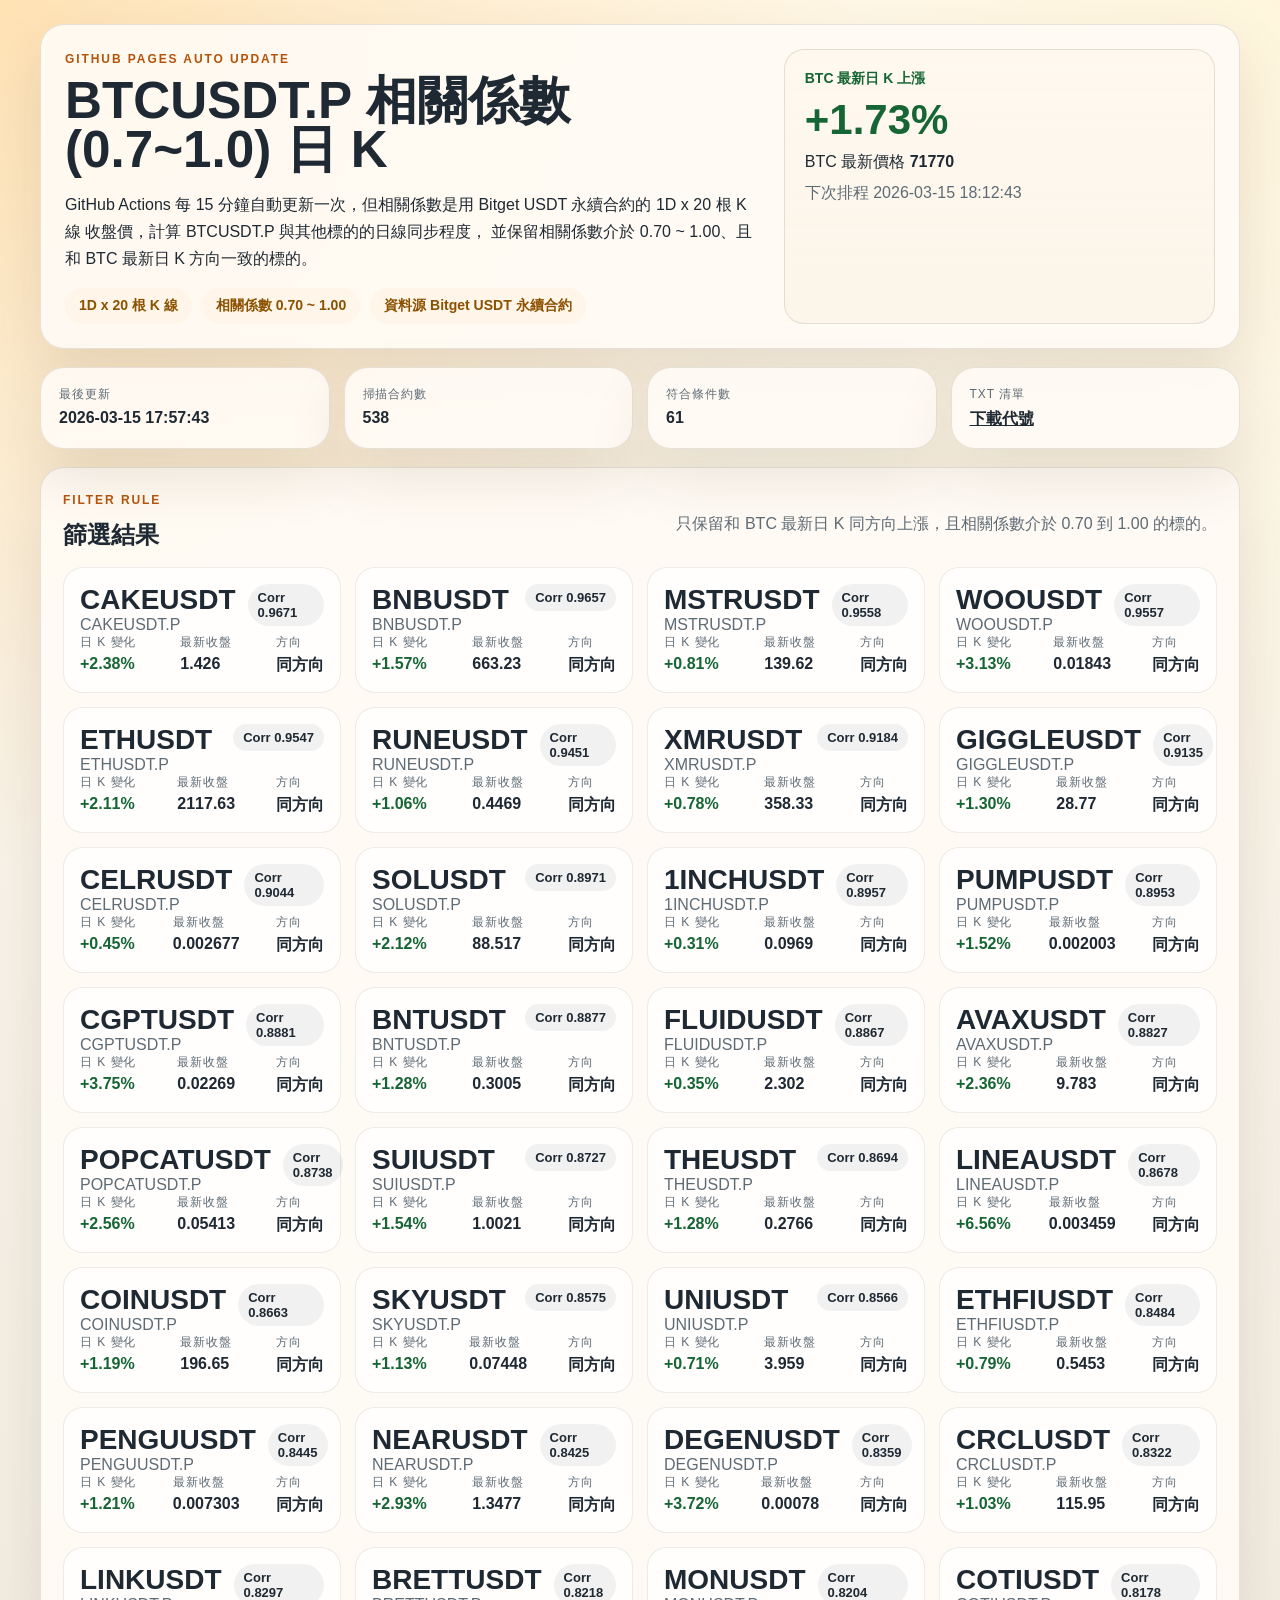
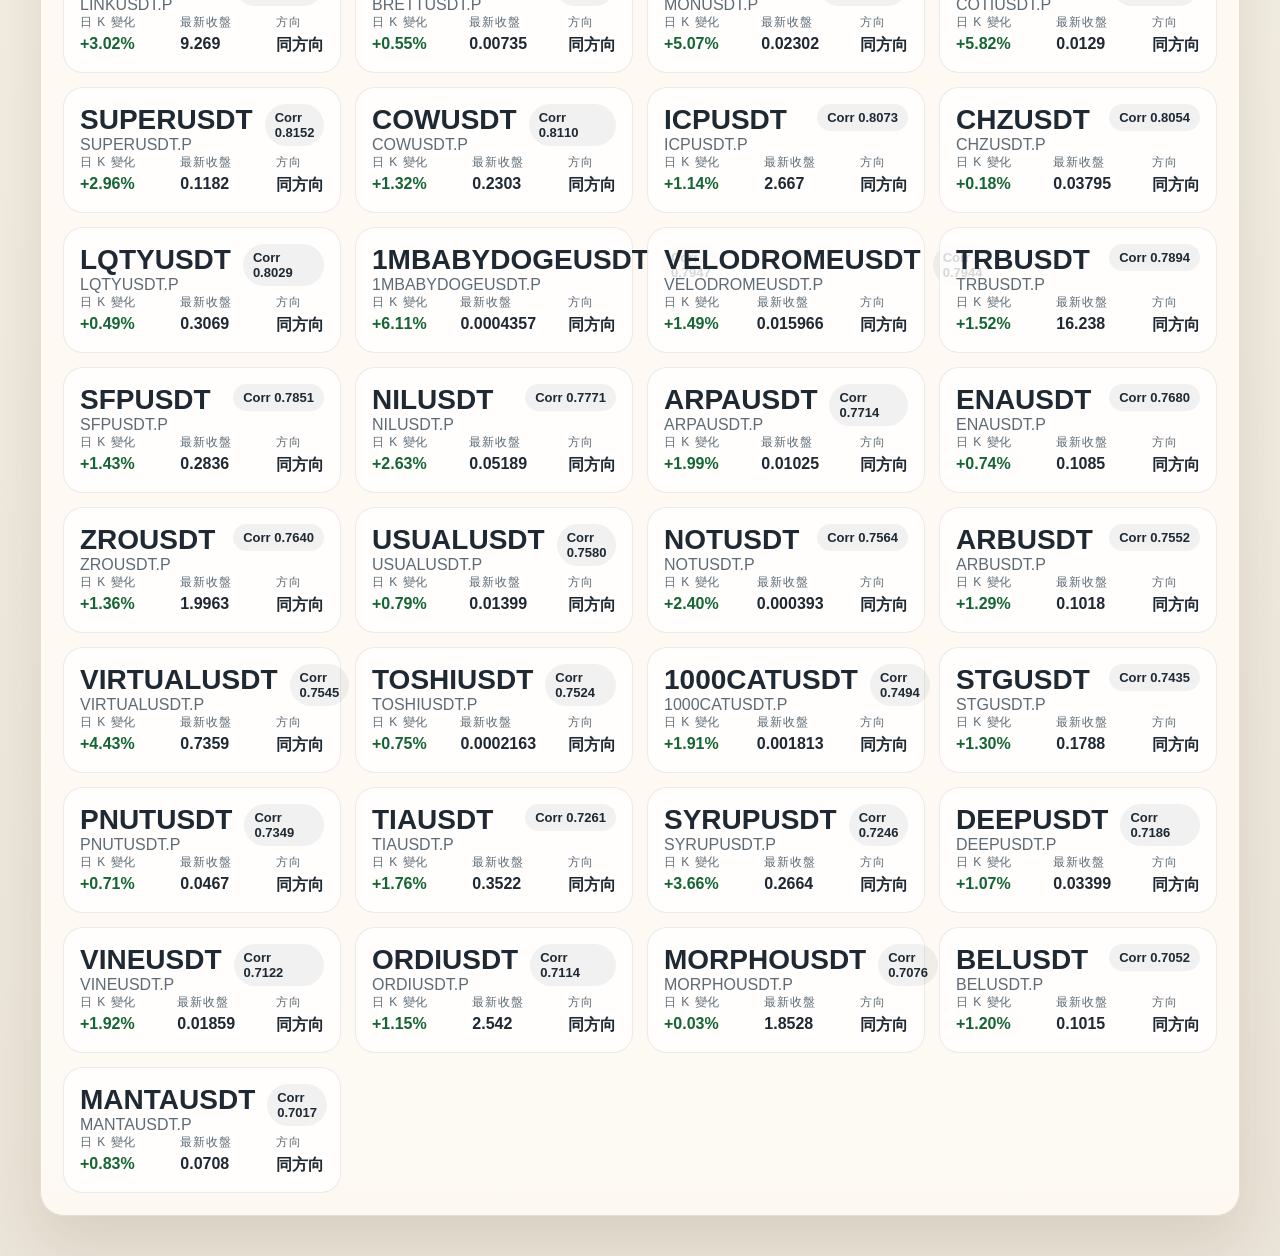
==== commit 06bcbf1d: "Update BTC correlation dashboard" ====
--- a/docs/index.html
+++ b/docs/index.html
@@ -164,16 +164,16 @@
       </div>
       <div class="spotlight">
         <div class="dir trend-up">BTC 最新日 K 上漲</div>
-        <div class="price trend-up">+1.44%</div>
-        <div>BTC 最新價格 <strong>71568.7</strong></div>
-        <div style="margin-top: 10px; color: var(--muted);">下次排程 2026-03-15 17:09:40</div>
+        <div class="price trend-up">+1.73%</div>
+        <div>BTC 最新價格 <strong>71770</strong></div>
+        <div style="margin-top: 10px; color: var(--muted);">下次排程 2026-03-15 18:12:43</div>
       </div>
     </section>
 
     <section class="strip">
-      <div><span class="label">最後更新</span><strong>2026-03-15 16:54:40</strong></div>
+      <div><span class="label">最後更新</span><strong>2026-03-15 17:57:43</strong></div>
       <div><span class="label">掃描合約數</span><strong>538</strong></div>
-      <div><span class="label">符合條件數</span><strong>63</strong></div>
+      <div><span class="label">符合條件數</span><strong>61</strong></div>
       <div><span class="label">TXT 清單</span><a class="download" href="hot_symbols.txt">下載代號</a></div>
     </section>
 
@@ -193,16 +193,16 @@
                   <h3>CAKEUSDT</h3>
                   <div class="sub">CAKEUSDT.P</div>
                 </div>
-                <span class="corr">Corr 0.9665</span>
-              </div>
-              <div class="metrics">
-                <div class="metric">
-                  <span class="label">日 K 變化</span>
-                  <strong class="trend-up">+2.19%</strong>
-                </div>
-                <div class="metric">
-                  <span class="label">最新收盤</span>
-                  <strong>1.4234</strong>
+                <span class="corr">Corr 0.9671</span>
+              </div>
+              <div class="metrics">
+                <div class="metric">
+                  <span class="label">日 K 變化</span>
+                  <strong class="trend-up">+2.38%</strong>
+                </div>
+                <div class="metric">
+                  <span class="label">最新收盤</span>
+                  <strong>1.426</strong>
                 </div>
                 <div class="metric">
                   <span class="label">方向</span>
@@ -218,16 +218,16 @@
                   <h3>BNBUSDT</h3>
                   <div class="sub">BNBUSDT.P</div>
                 </div>
-                <span class="corr">Corr 0.9648</span>
-              </div>
-              <div class="metrics">
-                <div class="metric">
-                  <span class="label">日 K 變化</span>
-                  <strong class="trend-up">+1.50%</strong>
-                </div>
-                <div class="metric">
-                  <span class="label">最新收盤</span>
-                  <strong>662.82</strong>
+                <span class="corr">Corr 0.9657</span>
+              </div>
+              <div class="metrics">
+                <div class="metric">
+                  <span class="label">日 K 變化</span>
+                  <strong class="trend-up">+1.57%</strong>
+                </div>
+                <div class="metric">
+                  <span class="label">最新收盤</span>
+                  <strong>663.23</strong>
                 </div>
                 <div class="metric">
                   <span class="label">方向</span>
@@ -243,16 +243,16 @@
                   <h3>MSTRUSDT</h3>
                   <div class="sub">MSTRUSDT.P</div>
                 </div>
-                <span class="corr">Corr 0.9570</span>
-              </div>
-              <div class="metrics">
-                <div class="metric">
-                  <span class="label">日 K 變化</span>
-                  <strong class="trend-up">+0.74%</strong>
-                </div>
-                <div class="metric">
-                  <span class="label">最新收盤</span>
-                  <strong>139.52</strong>
+                <span class="corr">Corr 0.9558</span>
+              </div>
+              <div class="metrics">
+                <div class="metric">
+                  <span class="label">日 K 變化</span>
+                  <strong class="trend-up">+0.81%</strong>
+                </div>
+                <div class="metric">
+                  <span class="label">最新收盤</span>
+                  <strong>139.62</strong>
                 </div>
                 <div class="metric">
                   <span class="label">方向</span>
@@ -268,16 +268,16 @@
                   <h3>WOOUSDT</h3>
                   <div class="sub">WOOUSDT.P</div>
                 </div>
-                <span class="corr">Corr 0.9561</span>
-              </div>
-              <div class="metrics">
-                <div class="metric">
-                  <span class="label">日 K 變化</span>
-                  <strong class="trend-up">+3.25%</strong>
-                </div>
-                <div class="metric">
-                  <span class="label">最新收盤</span>
-                  <strong>0.01845</strong>
+                <span class="corr">Corr 0.9557</span>
+              </div>
+              <div class="metrics">
+                <div class="metric">
+                  <span class="label">日 K 變化</span>
+                  <strong class="trend-up">+3.13%</strong>
+                </div>
+                <div class="metric">
+                  <span class="label">最新收盤</span>
+                  <strong>0.01843</strong>
                 </div>
                 <div class="metric">
                   <span class="label">方向</span>
@@ -293,16 +293,16 @@
                   <h3>ETHUSDT</h3>
                   <div class="sub">ETHUSDT.P</div>
                 </div>
-                <span class="corr">Corr 0.9542</span>
-              </div>
-              <div class="metrics">
-                <div class="metric">
-                  <span class="label">日 K 變化</span>
-                  <strong class="trend-up">+1.76%</strong>
-                </div>
-                <div class="metric">
-                  <span class="label">最新收盤</span>
-                  <strong>2110.17</strong>
+                <span class="corr">Corr 0.9547</span>
+              </div>
+              <div class="metrics">
+                <div class="metric">
+                  <span class="label">日 K 變化</span>
+                  <strong class="trend-up">+2.11%</strong>
+                </div>
+                <div class="metric">
+                  <span class="label">最新收盤</span>
+                  <strong>2117.63</strong>
                 </div>
                 <div class="metric">
                   <span class="label">方向</span>
@@ -318,16 +318,16 @@
                   <h3>RUNEUSDT</h3>
                   <div class="sub">RUNEUSDT.P</div>
                 </div>
-                <span class="corr">Corr 0.9445</span>
-              </div>
-              <div class="metrics">
-                <div class="metric">
-                  <span class="label">日 K 變化</span>
-                  <strong class="trend-up">+0.72%</strong>
-                </div>
-                <div class="metric">
-                  <span class="label">最新收盤</span>
-                  <strong>0.4454</strong>
+                <span class="corr">Corr 0.9451</span>
+              </div>
+              <div class="metrics">
+                <div class="metric">
+                  <span class="label">日 K 變化</span>
+                  <strong class="trend-up">+1.06%</strong>
+                </div>
+                <div class="metric">
+                  <span class="label">最新收盤</span>
+                  <strong>0.4469</strong>
                 </div>
                 <div class="metric">
                   <span class="label">方向</span>
@@ -343,16 +343,16 @@
                   <h3>XMRUSDT</h3>
                   <div class="sub">XMRUSDT.P</div>
                 </div>
-                <span class="corr">Corr 0.9171</span>
-              </div>
-              <div class="metrics">
-                <div class="metric">
-                  <span class="label">日 K 變化</span>
-                  <strong class="trend-up">+0.29%</strong>
-                </div>
-                <div class="metric">
-                  <span class="label">最新收盤</span>
-                  <strong>356.59</strong>
+                <span class="corr">Corr 0.9184</span>
+              </div>
+              <div class="metrics">
+                <div class="metric">
+                  <span class="label">日 K 變化</span>
+                  <strong class="trend-up">+0.78%</strong>
+                </div>
+                <div class="metric">
+                  <span class="label">最新收盤</span>
+                  <strong>358.33</strong>
                 </div>
                 <div class="metric">
                   <span class="label">方向</span>
@@ -368,16 +368,16 @@
                   <h3>GIGGLEUSDT</h3>
                   <div class="sub">GIGGLEUSDT.P</div>
                 </div>
-                <span class="corr">Corr 0.9157</span>
-              </div>
-              <div class="metrics">
-                <div class="metric">
-                  <span class="label">日 K 變化</span>
-                  <strong class="trend-up">+1.62%</strong>
-                </div>
-                <div class="metric">
-                  <span class="label">最新收盤</span>
-                  <strong>28.86</strong>
+                <span class="corr">Corr 0.9135</span>
+              </div>
+              <div class="metrics">
+                <div class="metric">
+                  <span class="label">日 K 變化</span>
+                  <strong class="trend-up">+1.30%</strong>
+                </div>
+                <div class="metric">
+                  <span class="label">最新收盤</span>
+                  <strong>28.77</strong>
                 </div>
                 <div class="metric">
                   <span class="label">方向</span>
@@ -393,16 +393,66 @@
                   <h3>CELRUSDT</h3>
                   <div class="sub">CELRUSDT.P</div>
                 </div>
-                <span class="corr">Corr 0.9043</span>
-              </div>
-              <div class="metrics">
-                <div class="metric">
-                  <span class="label">日 K 變化</span>
-                  <strong class="trend-up">+0.41%</strong>
-                </div>
-                <div class="metric">
-                  <span class="label">最新收盤</span>
-                  <strong>0.002676</strong>
+                <span class="corr">Corr 0.9044</span>
+              </div>
+              <div class="metrics">
+                <div class="metric">
+                  <span class="label">日 K 變化</span>
+                  <strong class="trend-up">+0.45%</strong>
+                </div>
+                <div class="metric">
+                  <span class="label">最新收盤</span>
+                  <strong>0.002677</strong>
+                </div>
+                <div class="metric">
+                  <span class="label">方向</span>
+                  <strong>同方向</strong>
+                </div>
+              </div>
+            </article>
+            
+
+            <article class="result-card">
+              <div class="result-top">
+                <div>
+                  <h3>SOLUSDT</h3>
+                  <div class="sub">SOLUSDT.P</div>
+                </div>
+                <span class="corr">Corr 0.8971</span>
+              </div>
+              <div class="metrics">
+                <div class="metric">
+                  <span class="label">日 K 變化</span>
+                  <strong class="trend-up">+2.12%</strong>
+                </div>
+                <div class="metric">
+                  <span class="label">最新收盤</span>
+                  <strong>88.517</strong>
+                </div>
+                <div class="metric">
+                  <span class="label">方向</span>
+                  <strong>同方向</strong>
+                </div>
+              </div>
+            </article>
+            
+
+            <article class="result-card">
+              <div class="result-top">
+                <div>
+                  <h3>1INCHUSDT</h3>
+                  <div class="sub">1INCHUSDT.P</div>
+                </div>
+                <span class="corr">Corr 0.8957</span>
+              </div>
+              <div class="metrics">
+                <div class="metric">
+                  <span class="label">日 K 變化</span>
+                  <strong class="trend-up">+0.31%</strong>
+                </div>
+                <div class="metric">
+                  <span class="label">最新收盤</span>
+                  <strong>0.0969</strong>
                 </div>
                 <div class="metric">
                   <span class="label">方向</span>
@@ -418,66 +468,16 @@
                   <h3>PUMPUSDT</h3>
                   <div class="sub">PUMPUSDT.P</div>
                 </div>
-                <span class="corr">Corr 0.8991</span>
-              </div>
-              <div class="metrics">
-                <div class="metric">
-                  <span class="label">日 K 變化</span>
-                  <strong class="trend-up">+1.77%</strong>
-                </div>
-                <div class="metric">
-                  <span class="label">最新收盤</span>
-                  <strong>0.002008</strong>
-                </div>
-                <div class="metric">
-                  <span class="label">方向</span>
-                  <strong>同方向</strong>
-                </div>
-              </div>
-            </article>
-            
-
-            <article class="result-card">
-              <div class="result-top">
-                <div>
-                  <h3>SOLUSDT</h3>
-                  <div class="sub">SOLUSDT.P</div>
-                </div>
-                <span class="corr">Corr 0.8971</span>
-              </div>
-              <div class="metrics">
-                <div class="metric">
-                  <span class="label">日 K 變化</span>
-                  <strong class="trend-up">+1.94%</strong>
-                </div>
-                <div class="metric">
-                  <span class="label">最新收盤</span>
-                  <strong>88.364</strong>
-                </div>
-                <div class="metric">
-                  <span class="label">方向</span>
-                  <strong>同方向</strong>
-                </div>
-              </div>
-            </article>
-            
-
-            <article class="result-card">
-              <div class="result-top">
-                <div>
-                  <h3>1INCHUSDT</h3>
-                  <div class="sub">1INCHUSDT.P</div>
-                </div>
-                <span class="corr">Corr 0.8955</span>
-              </div>
-              <div class="metrics">
-                <div class="metric">
-                  <span class="label">日 K 變化</span>
-                  <strong class="trend-up">+0.10%</strong>
-                </div>
-                <div class="metric">
-                  <span class="label">最新收盤</span>
-                  <strong>0.0967</strong>
+                <span class="corr">Corr 0.8953</span>
+              </div>
+              <div class="metrics">
+                <div class="metric">
+                  <span class="label">日 K 變化</span>
+                  <strong class="trend-up">+1.52%</strong>
+                </div>
+                <div class="metric">
+                  <span class="label">最新收盤</span>
+                  <strong>0.002003</strong>
                 </div>
                 <div class="metric">
                   <span class="label">方向</span>
@@ -493,16 +493,16 @@
                   <h3>CGPTUSDT</h3>
                   <div class="sub">CGPTUSDT.P</div>
                 </div>
-                <span class="corr">Corr 0.8871</span>
-              </div>
-              <div class="metrics">
-                <div class="metric">
-                  <span class="label">日 K 變化</span>
-                  <strong class="trend-up">+3.98%</strong>
-                </div>
-                <div class="metric">
-                  <span class="label">最新收盤</span>
-                  <strong>0.02274</strong>
+                <span class="corr">Corr 0.8881</span>
+              </div>
+              <div class="metrics">
+                <div class="metric">
+                  <span class="label">日 K 變化</span>
+                  <strong class="trend-up">+3.75%</strong>
+                </div>
+                <div class="metric">
+                  <span class="label">最新收盤</span>
+                  <strong>0.02269</strong>
                 </div>
                 <div class="metric">
                   <span class="label">方向</span>
@@ -518,16 +518,16 @@
                   <h3>BNTUSDT</h3>
                   <div class="sub">BNTUSDT.P</div>
                 </div>
-                <span class="corr">Corr 0.8865</span>
-              </div>
-              <div class="metrics">
-                <div class="metric">
-                  <span class="label">日 K 變化</span>
-                  <strong class="trend-up">+0.94%</strong>
-                </div>
-                <div class="metric">
-                  <span class="label">最新收盤</span>
-                  <strong>0.2995</strong>
+                <span class="corr">Corr 0.8877</span>
+              </div>
+              <div class="metrics">
+                <div class="metric">
+                  <span class="label">日 K 變化</span>
+                  <strong class="trend-up">+1.28%</strong>
+                </div>
+                <div class="metric">
+                  <span class="label">最新收盤</span>
+                  <strong>0.3005</strong>
                 </div>
                 <div class="metric">
                   <span class="label">方向</span>
@@ -543,16 +543,16 @@
                   <h3>FLUIDUSDT</h3>
                   <div class="sub">FLUIDUSDT.P</div>
                 </div>
-                <span class="corr">Corr 0.8854</span>
-              </div>
-              <div class="metrics">
-                <div class="metric">
-                  <span class="label">日 K 變化</span>
-                  <strong class="trend-up">+0.22%</strong>
-                </div>
-                <div class="metric">
-                  <span class="label">最新收盤</span>
-                  <strong>2.299</strong>
+                <span class="corr">Corr 0.8867</span>
+              </div>
+              <div class="metrics">
+                <div class="metric">
+                  <span class="label">日 K 變化</span>
+                  <strong class="trend-up">+0.35%</strong>
+                </div>
+                <div class="metric">
+                  <span class="label">最新收盤</span>
+                  <strong>2.302</strong>
                 </div>
                 <div class="metric">
                   <span class="label">方向</span>
@@ -568,16 +568,41 @@
                   <h3>AVAXUSDT</h3>
                   <div class="sub">AVAXUSDT.P</div>
                 </div>
-                <span class="corr">Corr 0.8818</span>
-              </div>
-              <div class="metrics">
-                <div class="metric">
-                  <span class="label">日 K 變化</span>
-                  <strong class="trend-up">+2.21%</strong>
-                </div>
-                <div class="metric">
-                  <span class="label">最新收盤</span>
-                  <strong>9.768</strong>
+                <span class="corr">Corr 0.8827</span>
+              </div>
+              <div class="metrics">
+                <div class="metric">
+                  <span class="label">日 K 變化</span>
+                  <strong class="trend-up">+2.36%</strong>
+                </div>
+                <div class="metric">
+                  <span class="label">最新收盤</span>
+                  <strong>9.783</strong>
+                </div>
+                <div class="metric">
+                  <span class="label">方向</span>
+                  <strong>同方向</strong>
+                </div>
+              </div>
+            </article>
+            
+
+            <article class="result-card">
+              <div class="result-top">
+                <div>
+                  <h3>POPCATUSDT</h3>
+                  <div class="sub">POPCATUSDT.P</div>
+                </div>
+                <span class="corr">Corr 0.8738</span>
+              </div>
+              <div class="metrics">
+                <div class="metric">
+                  <span class="label">日 K 變化</span>
+                  <strong class="trend-up">+2.56%</strong>
+                </div>
+                <div class="metric">
+                  <span class="label">最新收盤</span>
+                  <strong>0.05413</strong>
                 </div>
                 <div class="metric">
                   <span class="label">方向</span>
@@ -593,41 +618,16 @@
                   <h3>SUIUSDT</h3>
                   <div class="sub">SUIUSDT.P</div>
                 </div>
-                <span class="corr">Corr 0.8708</span>
-              </div>
-              <div class="metrics">
-                <div class="metric">
-                  <span class="label">日 K 變化</span>
-                  <strong class="trend-up">+1.67%</strong>
-                </div>
-                <div class="metric">
-                  <span class="label">最新收盤</span>
-                  <strong>1.0034</strong>
-                </div>
-                <div class="metric">
-                  <span class="label">方向</span>
-                  <strong>同方向</strong>
-                </div>
-              </div>
-            </article>
-            
-
-            <article class="result-card">
-              <div class="result-top">
-                <div>
-                  <h3>POPCATUSDT</h3>
-                  <div class="sub">POPCATUSDT.P</div>
-                </div>
-                <span class="corr">Corr 0.8693</span>
-              </div>
-              <div class="metrics">
-                <div class="metric">
-                  <span class="label">日 K 變化</span>
-                  <strong class="trend-up">+3.41%</strong>
-                </div>
-                <div class="metric">
-                  <span class="label">最新收盤</span>
-                  <strong>0.05458</strong>
+                <span class="corr">Corr 0.8727</span>
+              </div>
+              <div class="metrics">
+                <div class="metric">
+                  <span class="label">日 K 變化</span>
+                  <strong class="trend-up">+1.54%</strong>
+                </div>
+                <div class="metric">
+                  <span class="label">最新收盤</span>
+                  <strong>1.0021</strong>
                 </div>
                 <div class="metric">
                   <span class="label">方向</span>
@@ -643,16 +643,41 @@
                   <h3>THEUSDT</h3>
                   <div class="sub">THEUSDT.P</div>
                 </div>
-                <span class="corr">Corr 0.8687</span>
-              </div>
-              <div class="metrics">
-                <div class="metric">
-                  <span class="label">日 K 變化</span>
-                  <strong class="trend-up">+1.35%</strong>
-                </div>
-                <div class="metric">
-                  <span class="label">最新收盤</span>
-                  <strong>0.2768</strong>
+                <span class="corr">Corr 0.8694</span>
+              </div>
+              <div class="metrics">
+                <div class="metric">
+                  <span class="label">日 K 變化</span>
+                  <strong class="trend-up">+1.28%</strong>
+                </div>
+                <div class="metric">
+                  <span class="label">最新收盤</span>
+                  <strong>0.2766</strong>
+                </div>
+                <div class="metric">
+                  <span class="label">方向</span>
+                  <strong>同方向</strong>
+                </div>
+              </div>
+            </article>
+            
+
+            <article class="result-card">
+              <div class="result-top">
+                <div>
+                  <h3>LINEAUSDT</h3>
+                  <div class="sub">LINEAUSDT.P</div>
+                </div>
+                <span class="corr">Corr 0.8678</span>
+              </div>
+              <div class="metrics">
+                <div class="metric">
+                  <span class="label">日 K 變化</span>
+                  <strong class="trend-up">+6.56%</strong>
+                </div>
+                <div class="metric">
+                  <span class="label">最新收盤</span>
+                  <strong>0.003459</strong>
                 </div>
                 <div class="metric">
                   <span class="label">方向</span>
@@ -668,16 +693,16 @@
                   <h3>COINUSDT</h3>
                   <div class="sub">COINUSDT.P</div>
                 </div>
-                <span class="corr">Corr 0.8666</span>
-              </div>
-              <div class="metrics">
-                <div class="metric">
-                  <span class="label">日 K 變化</span>
-                  <strong class="trend-up">+0.91%</strong>
-                </div>
-                <div class="metric">
-                  <span class="label">最新收盤</span>
-                  <strong>196.09</strong>
+                <span class="corr">Corr 0.8663</span>
+              </div>
+              <div class="metrics">
+                <div class="metric">
+                  <span class="label">日 K 變化</span>
+                  <strong class="trend-up">+1.19%</strong>
+                </div>
+                <div class="metric">
+                  <span class="label">最新收盤</span>
+                  <strong>196.65</strong>
                 </div>
                 <div class="metric">
                   <span class="label">方向</span>
@@ -693,16 +718,16 @@
                   <h3>SKYUSDT</h3>
                   <div class="sub">SKYUSDT.P</div>
                 </div>
-                <span class="corr">Corr 0.8631</span>
-              </div>
-              <div class="metrics">
-                <div class="metric">
-                  <span class="label">日 K 變化</span>
-                  <strong class="trend-up">+1.60%</strong>
-                </div>
-                <div class="metric">
-                  <span class="label">最新收盤</span>
-                  <strong>0.07483</strong>
+                <span class="corr">Corr 0.8575</span>
+              </div>
+              <div class="metrics">
+                <div class="metric">
+                  <span class="label">日 K 變化</span>
+                  <strong class="trend-up">+1.13%</strong>
+                </div>
+                <div class="metric">
+                  <span class="label">最新收盤</span>
+                  <strong>0.07448</strong>
                 </div>
                 <div class="metric">
                   <span class="label">方向</span>
@@ -718,41 +743,16 @@
                   <h3>UNIUSDT</h3>
                   <div class="sub">UNIUSDT.P</div>
                 </div>
-                <span class="corr">Corr 0.8582</span>
-              </div>
-              <div class="metrics">
-                <div class="metric">
-                  <span class="label">日 K 變化</span>
-                  <strong class="trend-up">+0.74%</strong>
-                </div>
-                <div class="metric">
-                  <span class="label">最新收盤</span>
-                  <strong>3.96</strong>
-                </div>
-                <div class="metric">
-                  <span class="label">方向</span>
-                  <strong>同方向</strong>
-                </div>
-              </div>
-            </article>
-            
-
-            <article class="result-card">
-              <div class="result-top">
-                <div>
-                  <h3>CETUSUSDT</h3>
-                  <div class="sub">CETUSUSDT.P</div>
-                </div>
-                <span class="corr">Corr 0.8579</span>
-              </div>
-              <div class="metrics">
-                <div class="metric">
-                  <span class="label">日 K 變化</span>
-                  <strong class="trend-up">+0.23%</strong>
-                </div>
-                <div class="metric">
-                  <span class="label">最新收盤</span>
-                  <strong>0.01726</strong>
+                <span class="corr">Corr 0.8566</span>
+              </div>
+              <div class="metrics">
+                <div class="metric">
+                  <span class="label">日 K 變化</span>
+                  <strong class="trend-up">+0.71%</strong>
+                </div>
+                <div class="metric">
+                  <span class="label">最新收盤</span>
+                  <strong>3.959</strong>
                 </div>
                 <div class="metric">
                   <span class="label">方向</span>
@@ -768,16 +768,16 @@
                   <h3>ETHFIUSDT</h3>
                   <div class="sub">ETHFIUSDT.P</div>
                 </div>
-                <span class="corr">Corr 0.8536</span>
-              </div>
-              <div class="metrics">
-                <div class="metric">
-                  <span class="label">日 K 變化</span>
-                  <strong class="trend-up">+1.22%</strong>
-                </div>
-                <div class="metric">
-                  <span class="label">最新收盤</span>
-                  <strong>0.5476</strong>
+                <span class="corr">Corr 0.8484</span>
+              </div>
+              <div class="metrics">
+                <div class="metric">
+                  <span class="label">日 K 變化</span>
+                  <strong class="trend-up">+0.79%</strong>
+                </div>
+                <div class="metric">
+                  <span class="label">最新收盤</span>
+                  <strong>0.5453</strong>
                 </div>
                 <div class="metric">
                   <span class="label">方向</span>
@@ -793,41 +793,16 @@
                   <h3>PENGUUSDT</h3>
                   <div class="sub">PENGUUSDT.P</div>
                 </div>
-                <span class="corr">Corr 0.8449</span>
-              </div>
-              <div class="metrics">
-                <div class="metric">
-                  <span class="label">日 K 變化</span>
-                  <strong class="trend-up">+1.39%</strong>
-                </div>
-                <div class="metric">
-                  <span class="label">最新收盤</span>
-                  <strong>0.007316</strong>
-                </div>
-                <div class="metric">
-                  <span class="label">方向</span>
-                  <strong>同方向</strong>
-                </div>
-              </div>
-            </article>
-            
-
-            <article class="result-card">
-              <div class="result-top">
-                <div>
-                  <h3>LINEAUSDT</h3>
-                  <div class="sub">LINEAUSDT.P</div>
-                </div>
-                <span class="corr">Corr 0.8418</span>
-              </div>
-              <div class="metrics">
-                <div class="metric">
-                  <span class="label">日 K 變化</span>
-                  <strong class="trend-up">+7.98%</strong>
-                </div>
-                <div class="metric">
-                  <span class="label">最新收盤</span>
-                  <strong>0.003505</strong>
+                <span class="corr">Corr 0.8445</span>
+              </div>
+              <div class="metrics">
+                <div class="metric">
+                  <span class="label">日 K 變化</span>
+                  <strong class="trend-up">+1.21%</strong>
+                </div>
+                <div class="metric">
+                  <span class="label">最新收盤</span>
+                  <strong>0.007303</strong>
                 </div>
                 <div class="metric">
                   <span class="label">方向</span>
@@ -843,16 +818,16 @@
                   <h3>NEARUSDT</h3>
                   <div class="sub">NEARUSDT.P</div>
                 </div>
-                <span class="corr">Corr 0.8415</span>
-              </div>
-              <div class="metrics">
-                <div class="metric">
-                  <span class="label">日 K 變化</span>
-                  <strong class="trend-up">+2.44%</strong>
-                </div>
-                <div class="metric">
-                  <span class="label">最新收盤</span>
-                  <strong>1.3414</strong>
+                <span class="corr">Corr 0.8425</span>
+              </div>
+              <div class="metrics">
+                <div class="metric">
+                  <span class="label">日 K 變化</span>
+                  <strong class="trend-up">+2.93%</strong>
+                </div>
+                <div class="metric">
+                  <span class="label">最新收盤</span>
+                  <strong>1.3477</strong>
                 </div>
                 <div class="metric">
                   <span class="label">方向</span>
@@ -868,16 +843,16 @@
                   <h3>DEGENUSDT</h3>
                   <div class="sub">DEGENUSDT.P</div>
                 </div>
-                <span class="corr">Corr 0.8351</span>
-              </div>
-              <div class="metrics">
-                <div class="metric">
-                  <span class="label">日 K 變化</span>
-                  <strong class="trend-up">+3.06%</strong>
-                </div>
-                <div class="metric">
-                  <span class="label">最新收盤</span>
-                  <strong>0.000775</strong>
+                <span class="corr">Corr 0.8359</span>
+              </div>
+              <div class="metrics">
+                <div class="metric">
+                  <span class="label">日 K 變化</span>
+                  <strong class="trend-up">+3.72%</strong>
+                </div>
+                <div class="metric">
+                  <span class="label">最新收盤</span>
+                  <strong>0.00078</strong>
                 </div>
                 <div class="metric">
                   <span class="label">方向</span>
@@ -893,16 +868,41 @@
                   <h3>CRCLUSDT</h3>
                   <div class="sub">CRCLUSDT.P</div>
                 </div>
-                <span class="corr">Corr 0.8316</span>
-              </div>
-              <div class="metrics">
-                <div class="metric">
-                  <span class="label">日 K 變化</span>
-                  <strong class="trend-up">+0.78%</strong>
-                </div>
-                <div class="metric">
-                  <span class="label">最新收盤</span>
-                  <strong>115.67</strong>
+                <span class="corr">Corr 0.8322</span>
+              </div>
+              <div class="metrics">
+                <div class="metric">
+                  <span class="label">日 K 變化</span>
+                  <strong class="trend-up">+1.03%</strong>
+                </div>
+                <div class="metric">
+                  <span class="label">最新收盤</span>
+                  <strong>115.95</strong>
+                </div>
+                <div class="metric">
+                  <span class="label">方向</span>
+                  <strong>同方向</strong>
+                </div>
+              </div>
+            </article>
+            
+
+            <article class="result-card">
+              <div class="result-top">
+                <div>
+                  <h3>LINKUSDT</h3>
+                  <div class="sub">LINKUSDT.P</div>
+                </div>
+                <span class="corr">Corr 0.8297</span>
+              </div>
+              <div class="metrics">
+                <div class="metric">
+                  <span class="label">日 K 變化</span>
+                  <strong class="trend-up">+3.02%</strong>
+                </div>
+                <div class="metric">
+                  <span class="label">最新收盤</span>
+                  <strong>9.269</strong>
                 </div>
                 <div class="metric">
                   <span class="label">方向</span>
@@ -918,41 +918,16 @@
                   <h3>BRETTUSDT</h3>
                   <div class="sub">BRETTUSDT.P</div>
                 </div>
-                <span class="corr">Corr 0.8304</span>
-              </div>
-              <div class="metrics">
-                <div class="metric">
-                  <span class="label">日 K 變化</span>
-                  <strong class="trend-up">+1.23%</strong>
-                </div>
-                <div class="metric">
-                  <span class="label">最新收盤</span>
-                  <strong>0.0074</strong>
-                </div>
-                <div class="metric">
-                  <span class="label">方向</span>
-                  <strong>同方向</strong>
-                </div>
-              </div>
-            </article>
-            
-
-            <article class="result-card">
-              <div class="result-top">
-                <div>
-                  <h3>LINKUSDT</h3>
-                  <div class="sub">LINKUSDT.P</div>
-                </div>
-                <span class="corr">Corr 0.8280</span>
-              </div>
-              <div class="metrics">
-                <div class="metric">
-                  <span class="label">日 K 變化</span>
-                  <strong class="trend-up">+2.71%</strong>
-                </div>
-                <div class="metric">
-                  <span class="label">最新收盤</span>
-                  <strong>9.241</strong>
+                <span class="corr">Corr 0.8218</span>
+              </div>
+              <div class="metrics">
+                <div class="metric">
+                  <span class="label">日 K 變化</span>
+                  <strong class="trend-up">+0.55%</strong>
+                </div>
+                <div class="metric">
+                  <span class="label">最新收盤</span>
+                  <strong>0.00735</strong>
                 </div>
                 <div class="metric">
                   <span class="label">方向</span>
@@ -968,16 +943,16 @@
                   <h3>MONUSDT</h3>
                   <div class="sub">MONUSDT.P</div>
                 </div>
-                <span class="corr">Corr 0.8218</span>
-              </div>
-              <div class="metrics">
-                <div class="metric">
-                  <span class="label">日 K 變化</span>
-                  <strong class="trend-up">+4.24%</strong>
-                </div>
-                <div class="metric">
-                  <span class="label">最新收盤</span>
-                  <strong>0.02284</strong>
+                <span class="corr">Corr 0.8204</span>
+              </div>
+              <div class="metrics">
+                <div class="metric">
+                  <span class="label">日 K 變化</span>
+                  <strong class="trend-up">+5.07%</strong>
+                </div>
+                <div class="metric">
+                  <span class="label">最新收盤</span>
+                  <strong>0.02302</strong>
                 </div>
                 <div class="metric">
                   <span class="label">方向</span>
@@ -993,16 +968,16 @@
                   <h3>COTIUSDT</h3>
                   <div class="sub">COTIUSDT.P</div>
                 </div>
-                <span class="corr">Corr 0.8160</span>
-              </div>
-              <div class="metrics">
-                <div class="metric">
-                  <span class="label">日 K 變化</span>
-                  <strong class="trend-up">+5.41%</strong>
-                </div>
-                <div class="metric">
-                  <span class="label">最新收盤</span>
-                  <strong>0.01285</strong>
+                <span class="corr">Corr 0.8178</span>
+              </div>
+              <div class="metrics">
+                <div class="metric">
+                  <span class="label">日 K 變化</span>
+                  <strong class="trend-up">+5.82%</strong>
+                </div>
+                <div class="metric">
+                  <span class="label">最新收盤</span>
+                  <strong>0.0129</strong>
                 </div>
                 <div class="metric">
                   <span class="label">方向</span>
@@ -1018,16 +993,16 @@
                   <h3>SUPERUSDT</h3>
                   <div class="sub">SUPERUSDT.P</div>
                 </div>
-                <span class="corr">Corr 0.8154</span>
-              </div>
-              <div class="metrics">
-                <div class="metric">
-                  <span class="label">日 K 變化</span>
-                  <strong class="trend-up">+3.40%</strong>
-                </div>
-                <div class="metric">
-                  <span class="label">最新收盤</span>
-                  <strong>0.1187</strong>
+                <span class="corr">Corr 0.8152</span>
+              </div>
+              <div class="metrics">
+                <div class="metric">
+                  <span class="label">日 K 變化</span>
+                  <strong class="trend-up">+2.96%</strong>
+                </div>
+                <div class="metric">
+                  <span class="label">最新收盤</span>
+                  <strong>0.1182</strong>
                 </div>
                 <div class="metric">
                   <span class="label">方向</span>
@@ -1043,16 +1018,41 @@
                   <h3>COWUSDT</h3>
                   <div class="sub">COWUSDT.P</div>
                 </div>
-                <span class="corr">Corr 0.8127</span>
-              </div>
-              <div class="metrics">
-                <div class="metric">
-                  <span class="label">日 K 變化</span>
-                  <strong class="trend-up">+1.19%</strong>
-                </div>
-                <div class="metric">
-                  <span class="label">最新收盤</span>
-                  <strong>0.23</strong>
+                <span class="corr">Corr 0.8110</span>
+              </div>
+              <div class="metrics">
+                <div class="metric">
+                  <span class="label">日 K 變化</span>
+                  <strong class="trend-up">+1.32%</strong>
+                </div>
+                <div class="metric">
+                  <span class="label">最新收盤</span>
+                  <strong>0.2303</strong>
+                </div>
+                <div class="metric">
+                  <span class="label">方向</span>
+                  <strong>同方向</strong>
+                </div>
+              </div>
+            </article>
+            
+
+            <article class="result-card">
+              <div class="result-top">
+                <div>
+                  <h3>ICPUSDT</h3>
+                  <div class="sub">ICPUSDT.P</div>
+                </div>
+                <span class="corr">Corr 0.8073</span>
+              </div>
+              <div class="metrics">
+                <div class="metric">
+                  <span class="label">日 K 變化</span>
+                  <strong class="trend-up">+1.14%</strong>
+                </div>
+                <div class="metric">
+                  <span class="label">最新收盤</span>
+                  <strong>2.667</strong>
                 </div>
                 <div class="metric">
                   <span class="label">方向</span>
@@ -1068,41 +1068,66 @@
                   <h3>CHZUSDT</h3>
                   <div class="sub">CHZUSDT.P</div>
                 </div>
-                <span class="corr">Corr 0.8071</span>
-              </div>
-              <div class="metrics">
-                <div class="metric">
-                  <span class="label">日 K 變化</span>
-                  <strong class="trend-up">+0.58%</strong>
-                </div>
-                <div class="metric">
-                  <span class="label">最新收盤</span>
-                  <strong>0.0381</strong>
-                </div>
-                <div class="metric">
-                  <span class="label">方向</span>
-                  <strong>同方向</strong>
-                </div>
-              </div>
-            </article>
-            
-
-            <article class="result-card">
-              <div class="result-top">
-                <div>
-                  <h3>ICPUSDT</h3>
-                  <div class="sub">ICPUSDT.P</div>
-                </div>
-                <span class="corr">Corr 0.8064</span>
-              </div>
-              <div class="metrics">
-                <div class="metric">
-                  <span class="label">日 K 變化</span>
-                  <strong class="trend-up">+1.55%</strong>
-                </div>
-                <div class="metric">
-                  <span class="label">最新收盤</span>
-                  <strong>2.678</strong>
+                <span class="corr">Corr 0.8054</span>
+              </div>
+              <div class="metrics">
+                <div class="metric">
+                  <span class="label">日 K 變化</span>
+                  <strong class="trend-up">+0.18%</strong>
+                </div>
+                <div class="metric">
+                  <span class="label">最新收盤</span>
+                  <strong>0.03795</strong>
+                </div>
+                <div class="metric">
+                  <span class="label">方向</span>
+                  <strong>同方向</strong>
+                </div>
+              </div>
+            </article>
+            
+
+            <article class="result-card">
+              <div class="result-top">
+                <div>
+                  <h3>LQTYUSDT</h3>
+                  <div class="sub">LQTYUSDT.P</div>
+                </div>
+                <span class="corr">Corr 0.8029</span>
+              </div>
+              <div class="metrics">
+                <div class="metric">
+                  <span class="label">日 K 變化</span>
+                  <strong class="trend-up">+0.49%</strong>
+                </div>
+                <div class="metric">
+                  <span class="label">最新收盤</span>
+                  <strong>0.3069</strong>
+                </div>
+                <div class="metric">
+                  <span class="label">方向</span>
+                  <strong>同方向</strong>
+                </div>
+              </div>
+            </article>
+            
+
+            <article class="result-card">
+              <div class="result-top">
+                <div>
+                  <h3>1MBABYDOGEUSDT</h3>
+                  <div class="sub">1MBABYDOGEUSDT.P</div>
+                </div>
+                <span class="corr">Corr 0.7947</span>
+              </div>
+              <div class="metrics">
+                <div class="metric">
+                  <span class="label">日 K 變化</span>
+                  <strong class="trend-up">+6.11%</strong>
+                </div>
+                <div class="metric">
+                  <span class="label">最新收盤</span>
+                  <strong>0.0004357</strong>
                 </div>
                 <div class="metric">
                   <span class="label">方向</span>
@@ -1118,66 +1143,16 @@
                   <h3>VELODROMEUSDT</h3>
                   <div class="sub">VELODROMEUSDT.P</div>
                 </div>
-                <span class="corr">Corr 0.8029</span>
-              </div>
-              <div class="metrics">
-                <div class="metric">
-                  <span class="label">日 K 變化</span>
-                  <strong class="trend-up">+1.82%</strong>
-                </div>
-                <div class="metric">
-                  <span class="label">最新收盤</span>
-                  <strong>0.016018</strong>
-                </div>
-                <div class="metric">
-                  <span class="label">方向</span>
-                  <strong>同方向</strong>
-                </div>
-              </div>
-            </article>
-            
-
-            <article class="result-card">
-              <div class="result-top">
-                <div>
-                  <h3>LQTYUSDT</h3>
-                  <div class="sub">LQTYUSDT.P</div>
-                </div>
-                <span class="corr">Corr 0.7983</span>
-              </div>
-              <div class="metrics">
-                <div class="metric">
-                  <span class="label">日 K 變化</span>
-                  <strong class="trend-up">+0.98%</strong>
-                </div>
-                <div class="metric">
-                  <span class="label">最新收盤</span>
-                  <strong>0.3084</strong>
-                </div>
-                <div class="metric">
-                  <span class="label">方向</span>
-                  <strong>同方向</strong>
-                </div>
-              </div>
-            </article>
-            
-
-            <article class="result-card">
-              <div class="result-top">
-                <div>
-                  <h3>1MBABYDOGEUSDT</h3>
-                  <div class="sub">1MBABYDOGEUSDT.P</div>
-                </div>
-                <span class="corr">Corr 0.7937</span>
-              </div>
-              <div class="metrics">
-                <div class="metric">
-                  <span class="label">日 K 變化</span>
-                  <strong class="trend-up">+4.70%</strong>
-                </div>
-                <div class="metric">
-                  <span class="label">最新收盤</span>
-                  <strong>0.0004299</strong>
+                <span class="corr">Corr 0.7944</span>
+              </div>
+              <div class="metrics">
+                <div class="metric">
+                  <span class="label">日 K 變化</span>
+                  <strong class="trend-up">+1.49%</strong>
+                </div>
+                <div class="metric">
+                  <span class="label">最新收盤</span>
+                  <strong>0.015966</strong>
                 </div>
                 <div class="metric">
                   <span class="label">方向</span>
@@ -1193,16 +1168,16 @@
                   <h3>TRBUSDT</h3>
                   <div class="sub">TRBUSDT.P</div>
                 </div>
-                <span class="corr">Corr 0.7868</span>
-              </div>
-              <div class="metrics">
-                <div class="metric">
-                  <span class="label">日 K 變化</span>
-                  <strong class="trend-up">+1.64%</strong>
-                </div>
-                <div class="metric">
-                  <span class="label">最新收盤</span>
-                  <strong>16.258</strong>
+                <span class="corr">Corr 0.7894</span>
+              </div>
+              <div class="metrics">
+                <div class="metric">
+                  <span class="label">日 K 變化</span>
+                  <strong class="trend-up">+1.52%</strong>
+                </div>
+                <div class="metric">
+                  <span class="label">最新收盤</span>
+                  <strong>16.238</strong>
                 </div>
                 <div class="metric">
                   <span class="label">方向</span>
@@ -1218,16 +1193,16 @@
                   <h3>SFPUSDT</h3>
                   <div class="sub">SFPUSDT.P</div>
                 </div>
-                <span class="corr">Corr 0.7827</span>
-              </div>
-              <div class="metrics">
-                <div class="metric">
-                  <span class="label">日 K 變化</span>
-                  <strong class="trend-up">+1.00%</strong>
-                </div>
-                <div class="metric">
-                  <span class="label">最新收盤</span>
-                  <strong>0.2824</strong>
+                <span class="corr">Corr 0.7851</span>
+              </div>
+              <div class="metrics">
+                <div class="metric">
+                  <span class="label">日 K 變化</span>
+                  <strong class="trend-up">+1.43%</strong>
+                </div>
+                <div class="metric">
+                  <span class="label">最新收盤</span>
+                  <strong>0.2836</strong>
                 </div>
                 <div class="metric">
                   <span class="label">方向</span>
@@ -1243,41 +1218,16 @@
                   <h3>NILUSDT</h3>
                   <div class="sub">NILUSDT.P</div>
                 </div>
-                <span class="corr">Corr 0.7738</span>
-              </div>
-              <div class="metrics">
-                <div class="metric">
-                  <span class="label">日 K 變化</span>
-                  <strong class="trend-up">+3.62%</strong>
-                </div>
-                <div class="metric">
-                  <span class="label">最新收盤</span>
-                  <strong>0.05239</strong>
-                </div>
-                <div class="metric">
-                  <span class="label">方向</span>
-                  <strong>同方向</strong>
-                </div>
-              </div>
-            </article>
-            
-
-            <article class="result-card">
-              <div class="result-top">
-                <div>
-                  <h3>PEOPLEUSDT</h3>
-                  <div class="sub">PEOPLEUSDT.P</div>
-                </div>
-                <span class="corr">Corr 0.7733</span>
-              </div>
-              <div class="metrics">
-                <div class="metric">
-                  <span class="label">日 K 變化</span>
-                  <strong class="trend-up">+0.28%</strong>
-                </div>
-                <div class="metric">
-                  <span class="label">最新收盤</span>
-                  <strong>0.00718</strong>
+                <span class="corr">Corr 0.7771</span>
+              </div>
+              <div class="metrics">
+                <div class="metric">
+                  <span class="label">日 K 變化</span>
+                  <strong class="trend-up">+2.63%</strong>
+                </div>
+                <div class="metric">
+                  <span class="label">最新收盤</span>
+                  <strong>0.05189</strong>
                 </div>
                 <div class="metric">
                   <span class="label">方向</span>
@@ -1298,11 +1248,11 @@
               <div class="metrics">
                 <div class="metric">
                   <span class="label">日 K 變化</span>
-                  <strong class="trend-up">+0.90%</strong>
-                </div>
-                <div class="metric">
-                  <span class="label">最新收盤</span>
-                  <strong>0.01014</strong>
+                  <strong class="trend-up">+1.99%</strong>
+                </div>
+                <div class="metric">
+                  <span class="label">最新收盤</span>
+                  <strong>0.01025</strong>
                 </div>
                 <div class="metric">
                   <span class="label">方向</span>
@@ -1318,16 +1268,16 @@
                   <h3>ENAUSDT</h3>
                   <div class="sub">ENAUSDT.P</div>
                 </div>
-                <span class="corr">Corr 0.7692</span>
-              </div>
-              <div class="metrics">
-                <div class="metric">
-                  <span class="label">日 K 變化</span>
-                  <strong class="trend-up">+0.65%</strong>
-                </div>
-                <div class="metric">
-                  <span class="label">最新收盤</span>
-                  <strong>0.1084</strong>
+                <span class="corr">Corr 0.7680</span>
+              </div>
+              <div class="metrics">
+                <div class="metric">
+                  <span class="label">日 K 變化</span>
+                  <strong class="trend-up">+0.74%</strong>
+                </div>
+                <div class="metric">
+                  <span class="label">最新收盤</span>
+                  <strong>0.1085</strong>
                 </div>
                 <div class="metric">
                   <span class="label">方向</span>
@@ -1343,16 +1293,16 @@
                   <h3>ZROUSDT</h3>
                   <div class="sub">ZROUSDT.P</div>
                 </div>
-                <span class="corr">Corr 0.7672</span>
-              </div>
-              <div class="metrics">
-                <div class="metric">
-                  <span class="label">日 K 變化</span>
-                  <strong class="trend-up">+2.36%</strong>
-                </div>
-                <div class="metric">
-                  <span class="label">最新收盤</span>
-                  <strong>2.016</strong>
+                <span class="corr">Corr 0.7640</span>
+              </div>
+              <div class="metrics">
+                <div class="metric">
+                  <span class="label">日 K 變化</span>
+                  <strong class="trend-up">+1.36%</strong>
+                </div>
+                <div class="metric">
+                  <span class="label">最新收盤</span>
+                  <strong>1.9963</strong>
                 </div>
                 <div class="metric">
                   <span class="label">方向</span>
@@ -1368,16 +1318,41 @@
                   <h3>USUALUSDT</h3>
                   <div class="sub">USUALUSDT.P</div>
                 </div>
-                <span class="corr">Corr 0.7649</span>
-              </div>
-              <div class="metrics">
-                <div class="metric">
-                  <span class="label">日 K 變化</span>
-                  <strong class="trend-up">+1.22%</strong>
-                </div>
-                <div class="metric">
-                  <span class="label">最新收盤</span>
-                  <strong>0.01405</strong>
+                <span class="corr">Corr 0.7580</span>
+              </div>
+              <div class="metrics">
+                <div class="metric">
+                  <span class="label">日 K 變化</span>
+                  <strong class="trend-up">+0.79%</strong>
+                </div>
+                <div class="metric">
+                  <span class="label">最新收盤</span>
+                  <strong>0.01399</strong>
+                </div>
+                <div class="metric">
+                  <span class="label">方向</span>
+                  <strong>同方向</strong>
+                </div>
+              </div>
+            </article>
+            
+
+            <article class="result-card">
+              <div class="result-top">
+                <div>
+                  <h3>NOTUSDT</h3>
+                  <div class="sub">NOTUSDT.P</div>
+                </div>
+                <span class="corr">Corr 0.7564</span>
+              </div>
+              <div class="metrics">
+                <div class="metric">
+                  <span class="label">日 K 變化</span>
+                  <strong class="trend-up">+2.40%</strong>
+                </div>
+                <div class="metric">
+                  <span class="label">最新收盤</span>
+                  <strong>0.000393</strong>
                 </div>
                 <div class="metric">
                   <span class="label">方向</span>
@@ -1393,66 +1368,16 @@
                   <h3>ARBUSDT</h3>
                   <div class="sub">ARBUSDT.P</div>
                 </div>
-                <span class="corr">Corr 0.7557</span>
-              </div>
-              <div class="metrics">
-                <div class="metric">
-                  <span class="label">日 K 變化</span>
-                  <strong class="trend-up">+1.19%</strong>
-                </div>
-                <div class="metric">
-                  <span class="label">最新收盤</span>
-                  <strong>0.1017</strong>
-                </div>
-                <div class="metric">
-                  <span class="label">方向</span>
-                  <strong>同方向</strong>
-                </div>
-              </div>
-            </article>
-            
-
-            <article class="result-card">
-              <div class="result-top">
-                <div>
-                  <h3>NOTUSDT</h3>
-                  <div class="sub">NOTUSDT.P</div>
-                </div>
-                <span class="corr">Corr 0.7547</span>
-              </div>
-              <div class="metrics">
-                <div class="metric">
-                  <span class="label">日 K 變化</span>
-                  <strong class="trend-up">+2.08%</strong>
-                </div>
-                <div class="metric">
-                  <span class="label">最新收盤</span>
-                  <strong>0.0003918</strong>
-                </div>
-                <div class="metric">
-                  <span class="label">方向</span>
-                  <strong>同方向</strong>
-                </div>
-              </div>
-            </article>
-            
-
-            <article class="result-card">
-              <div class="result-top">
-                <div>
-                  <h3>RSRUSDT</h3>
-                  <div class="sub">RSRUSDT.P</div>
-                </div>
-                <span class="corr">Corr 0.7546</span>
-              </div>
-              <div class="metrics">
-                <div class="metric">
-                  <span class="label">日 K 變化</span>
-                  <strong class="trend-up">+0.27%</strong>
-                </div>
-                <div class="metric">
-                  <span class="label">最新收盤</span>
-                  <strong>0.001842</strong>
+                <span class="corr">Corr 0.7552</span>
+              </div>
+              <div class="metrics">
+                <div class="metric">
+                  <span class="label">日 K 變化</span>
+                  <strong class="trend-up">+1.29%</strong>
+                </div>
+                <div class="metric">
+                  <span class="label">最新收盤</span>
+                  <strong>0.1018</strong>
                 </div>
                 <div class="metric">
                   <span class="label">方向</span>
@@ -1468,16 +1393,16 @@
                   <h3>VIRTUALUSDT</h3>
                   <div class="sub">VIRTUALUSDT.P</div>
                 </div>
-                <span class="corr">Corr 0.7531</span>
-              </div>
-              <div class="metrics">
-                <div class="metric">
-                  <span class="label">日 K 變化</span>
-                  <strong class="trend-up">+4.03%</strong>
-                </div>
-                <div class="metric">
-                  <span class="label">最新收盤</span>
-                  <strong>0.7331</strong>
+                <span class="corr">Corr 0.7545</span>
+              </div>
+              <div class="metrics">
+                <div class="metric">
+                  <span class="label">日 K 變化</span>
+                  <strong class="trend-up">+4.43%</strong>
+                </div>
+                <div class="metric">
+                  <span class="label">最新收盤</span>
+                  <strong>0.7359</strong>
                 </div>
                 <div class="metric">
                   <span class="label">方向</span>
@@ -1493,16 +1418,16 @@
                   <h3>TOSHIUSDT</h3>
                   <div class="sub">TOSHIUSDT.P</div>
                 </div>
-                <span class="corr">Corr 0.7501</span>
-              </div>
-              <div class="metrics">
-                <div class="metric">
-                  <span class="label">日 K 變化</span>
-                  <strong class="trend-up">+0.56%</strong>
-                </div>
-                <div class="metric">
-                  <span class="label">最新收盤</span>
-                  <strong>0.0002159</strong>
+                <span class="corr">Corr 0.7524</span>
+              </div>
+              <div class="metrics">
+                <div class="metric">
+                  <span class="label">日 K 變化</span>
+                  <strong class="trend-up">+0.75%</strong>
+                </div>
+                <div class="metric">
+                  <span class="label">最新收盤</span>
+                  <strong>0.0002163</strong>
                 </div>
                 <div class="metric">
                   <span class="label">方向</span>
@@ -1518,16 +1443,16 @@
                   <h3>1000CATUSDT</h3>
                   <div class="sub">1000CATUSDT.P</div>
                 </div>
-                <span class="corr">Corr 0.7469</span>
-              </div>
-              <div class="metrics">
-                <div class="metric">
-                  <span class="label">日 K 變化</span>
-                  <strong class="trend-up">+1.46%</strong>
-                </div>
-                <div class="metric">
-                  <span class="label">最新收盤</span>
-                  <strong>0.001805</strong>
+                <span class="corr">Corr 0.7494</span>
+              </div>
+              <div class="metrics">
+                <div class="metric">
+                  <span class="label">日 K 變化</span>
+                  <strong class="trend-up">+1.91%</strong>
+                </div>
+                <div class="metric">
+                  <span class="label">最新收盤</span>
+                  <strong>0.001813</strong>
                 </div>
                 <div class="metric">
                   <span class="label">方向</span>
@@ -1543,16 +1468,16 @@
                   <h3>STGUSDT</h3>
                   <div class="sub">STGUSDT.P</div>
                 </div>
-                <span class="corr">Corr 0.7456</span>
-              </div>
-              <div class="metrics">
-                <div class="metric">
-                  <span class="label">日 K 變化</span>
-                  <strong class="trend-up">+1.87%</strong>
-                </div>
-                <div class="metric">
-                  <span class="label">最新收盤</span>
-                  <strong>0.1798</strong>
+                <span class="corr">Corr 0.7435</span>
+              </div>
+              <div class="metrics">
+                <div class="metric">
+                  <span class="label">日 K 變化</span>
+                  <strong class="trend-up">+1.30%</strong>
+                </div>
+                <div class="metric">
+                  <span class="label">最新收盤</span>
+                  <strong>0.1788</strong>
                 </div>
                 <div class="metric">
                   <span class="label">方向</span>
@@ -1568,16 +1493,16 @@
                   <h3>PNUTUSDT</h3>
                   <div class="sub">PNUTUSDT.P</div>
                 </div>
-                <span class="corr">Corr 0.7383</span>
-              </div>
-              <div class="metrics">
-                <div class="metric">
-                  <span class="label">日 K 變化</span>
-                  <strong class="trend-up">+0.93%</strong>
-                </div>
-                <div class="metric">
-                  <span class="label">最新收盤</span>
-                  <strong>0.0468</strong>
+                <span class="corr">Corr 0.7349</span>
+              </div>
+              <div class="metrics">
+                <div class="metric">
+                  <span class="label">日 K 變化</span>
+                  <strong class="trend-up">+0.71%</strong>
+                </div>
+                <div class="metric">
+                  <span class="label">最新收盤</span>
+                  <strong>0.0467</strong>
                 </div>
                 <div class="metric">
                   <span class="label">方向</span>
@@ -1593,16 +1518,16 @@
                   <h3>TIAUSDT</h3>
                   <div class="sub">TIAUSDT.P</div>
                 </div>
-                <span class="corr">Corr 0.7240</span>
-              </div>
-              <div class="metrics">
-                <div class="metric">
-                  <span class="label">日 K 變化</span>
-                  <strong class="trend-up">+1.65%</strong>
-                </div>
-                <div class="metric">
-                  <span class="label">最新收盤</span>
-                  <strong>0.3518</strong>
+                <span class="corr">Corr 0.7261</span>
+              </div>
+              <div class="metrics">
+                <div class="metric">
+                  <span class="label">日 K 變化</span>
+                  <strong class="trend-up">+1.76%</strong>
+                </div>
+                <div class="metric">
+                  <span class="label">最新收盤</span>
+                  <strong>0.3522</strong>
                 </div>
                 <div class="metric">
                   <span class="label">方向</span>
@@ -1618,16 +1543,16 @@
                   <h3>SYRUPUSDT</h3>
                   <div class="sub">SYRUPUSDT.P</div>
                 </div>
-                <span class="corr">Corr 0.7211</span>
-              </div>
-              <div class="metrics">
-                <div class="metric">
-                  <span class="label">日 K 變化</span>
-                  <strong class="trend-up">+3.15%</strong>
-                </div>
-                <div class="metric">
-                  <span class="label">最新收盤</span>
-                  <strong>0.2651</strong>
+                <span class="corr">Corr 0.7246</span>
+              </div>
+              <div class="metrics">
+                <div class="metric">
+                  <span class="label">日 K 變化</span>
+                  <strong class="trend-up">+3.66%</strong>
+                </div>
+                <div class="metric">
+                  <span class="label">最新收盤</span>
+                  <strong>0.2664</strong>
                 </div>
                 <div class="metric">
                   <span class="label">方向</span>
@@ -1643,16 +1568,41 @@
                   <h3>DEEPUSDT</h3>
                   <div class="sub">DEEPUSDT.P</div>
                 </div>
-                <span class="corr">Corr 0.7157</span>
-              </div>
-              <div class="metrics">
-                <div class="metric">
-                  <span class="label">日 K 變化</span>
-                  <strong class="trend-up">+1.34%</strong>
-                </div>
-                <div class="metric">
-                  <span class="label">最新收盤</span>
-                  <strong>0.03408</strong>
+                <span class="corr">Corr 0.7186</span>
+              </div>
+              <div class="metrics">
+                <div class="metric">
+                  <span class="label">日 K 變化</span>
+                  <strong class="trend-up">+1.07%</strong>
+                </div>
+                <div class="metric">
+                  <span class="label">最新收盤</span>
+                  <strong>0.03399</strong>
+                </div>
+                <div class="metric">
+                  <span class="label">方向</span>
+                  <strong>同方向</strong>
+                </div>
+              </div>
+            </article>
+            
+
+            <article class="result-card">
+              <div class="result-top">
+                <div>
+                  <h3>VINEUSDT</h3>
+                  <div class="sub">VINEUSDT.P</div>
+                </div>
+                <span class="corr">Corr 0.7122</span>
+              </div>
+              <div class="metrics">
+                <div class="metric">
+                  <span class="label">日 K 變化</span>
+                  <strong class="trend-up">+1.92%</strong>
+                </div>
+                <div class="metric">
+                  <span class="label">最新收盤</span>
+                  <strong>0.01859</strong>
                 </div>
                 <div class="metric">
                   <span class="label">方向</span>
@@ -1668,41 +1618,41 @@
                   <h3>ORDIUSDT</h3>
                   <div class="sub">ORDIUSDT.P</div>
                 </div>
-                <span class="corr">Corr 0.7134</span>
-              </div>
-              <div class="metrics">
-                <div class="metric">
-                  <span class="label">日 K 變化</span>
-                  <strong class="trend-up">+1.51%</strong>
-                </div>
-                <div class="metric">
-                  <span class="label">最新收盤</span>
-                  <strong>2.551</strong>
-                </div>
-                <div class="metric">
-                  <span class="label">方向</span>
-                  <strong>同方向</strong>
-                </div>
-              </div>
-            </article>
-            
-
-            <article class="result-card">
-              <div class="result-top">
-                <div>
-                  <h3>VINEUSDT</h3>
-                  <div class="sub">VINEUSDT.P</div>
-                </div>
-                <span class="corr">Corr 0.7088</span>
-              </div>
-              <div class="metrics">
-                <div class="metric">
-                  <span class="label">日 K 變化</span>
-                  <strong class="trend-up">+1.26%</strong>
-                </div>
-                <div class="metric">
-                  <span class="label">最新收盤</span>
-                  <strong>0.01847</strong>
+                <span class="corr">Corr 0.7114</span>
+              </div>
+              <div class="metrics">
+                <div class="metric">
+                  <span class="label">日 K 變化</span>
+                  <strong class="trend-up">+1.15%</strong>
+                </div>
+                <div class="metric">
+                  <span class="label">最新收盤</span>
+                  <strong>2.542</strong>
+                </div>
+                <div class="metric">
+                  <span class="label">方向</span>
+                  <strong>同方向</strong>
+                </div>
+              </div>
+            </article>
+            
+
+            <article class="result-card">
+              <div class="result-top">
+                <div>
+                  <h3>MORPHOUSDT</h3>
+                  <div class="sub">MORPHOUSDT.P</div>
+                </div>
+                <span class="corr">Corr 0.7076</span>
+              </div>
+              <div class="metrics">
+                <div class="metric">
+                  <span class="label">日 K 變化</span>
+                  <strong class="trend-up">+0.03%</strong>
+                </div>
+                <div class="metric">
+                  <span class="label">最新收盤</span>
+                  <strong>1.8528</strong>
                 </div>
                 <div class="metric">
                   <span class="label">方向</span>
@@ -1718,41 +1668,41 @@
                   <h3>BELUSDT</h3>
                   <div class="sub">BELUSDT.P</div>
                 </div>
-                <span class="corr">Corr 0.7031</span>
-              </div>
-              <div class="metrics">
-                <div class="metric">
-                  <span class="label">日 K 變化</span>
-                  <strong class="trend-up">+1.30%</strong>
-                </div>
-                <div class="metric">
-                  <span class="label">最新收盤</span>
-                  <strong>0.1016</strong>
-                </div>
-                <div class="metric">
-                  <span class="label">方向</span>
-                  <strong>同方向</strong>
-                </div>
-              </div>
-            </article>
-            
-
-            <article class="result-card">
-              <div class="result-top">
-                <div>
-                  <h3>DIAUSDT</h3>
-                  <div class="sub">DIAUSDT.P</div>
-                </div>
-                <span class="corr">Corr 0.7012</span>
-              </div>
-              <div class="metrics">
-                <div class="metric">
-                  <span class="label">日 K 變化</span>
-                  <strong class="trend-up">+0.71%</strong>
-                </div>
-                <div class="metric">
-                  <span class="label">最新收盤</span>
-                  <strong>0.1845</strong>
+                <span class="corr">Corr 0.7052</span>
+              </div>
+              <div class="metrics">
+                <div class="metric">
+                  <span class="label">日 K 變化</span>
+                  <strong class="trend-up">+1.20%</strong>
+                </div>
+                <div class="metric">
+                  <span class="label">最新收盤</span>
+                  <strong>0.1015</strong>
+                </div>
+                <div class="metric">
+                  <span class="label">方向</span>
+                  <strong>同方向</strong>
+                </div>
+              </div>
+            </article>
+            
+
+            <article class="result-card">
+              <div class="result-top">
+                <div>
+                  <h3>MANTAUSDT</h3>
+                  <div class="sub">MANTAUSDT.P</div>
+                </div>
+                <span class="corr">Corr 0.7017</span>
+              </div>
+              <div class="metrics">
+                <div class="metric">
+                  <span class="label">日 K 變化</span>
+                  <strong class="trend-up">+0.83%</strong>
+                </div>
+                <div class="metric">
+                  <span class="label">最新收盤</span>
+                  <strong>0.0708</strong>
                 </div>
                 <div class="metric">
                   <span class="label">方向</span>
